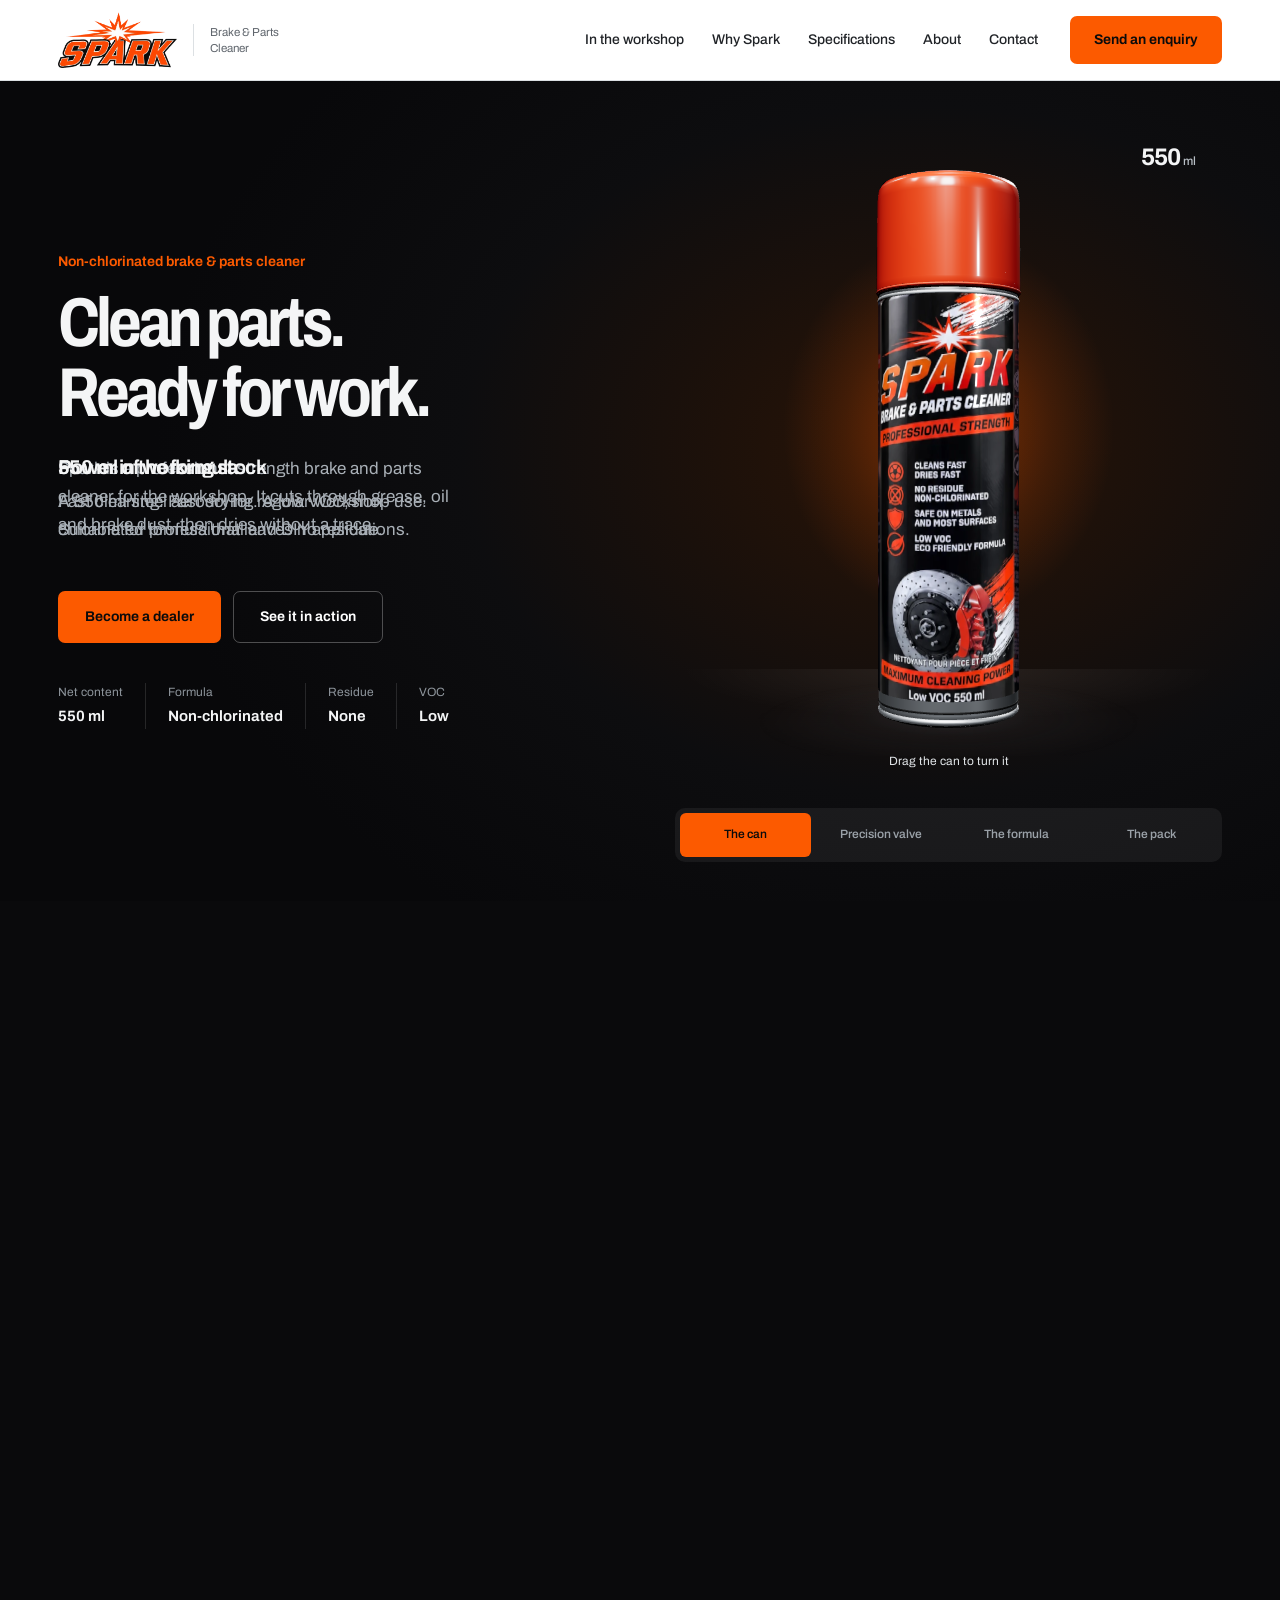
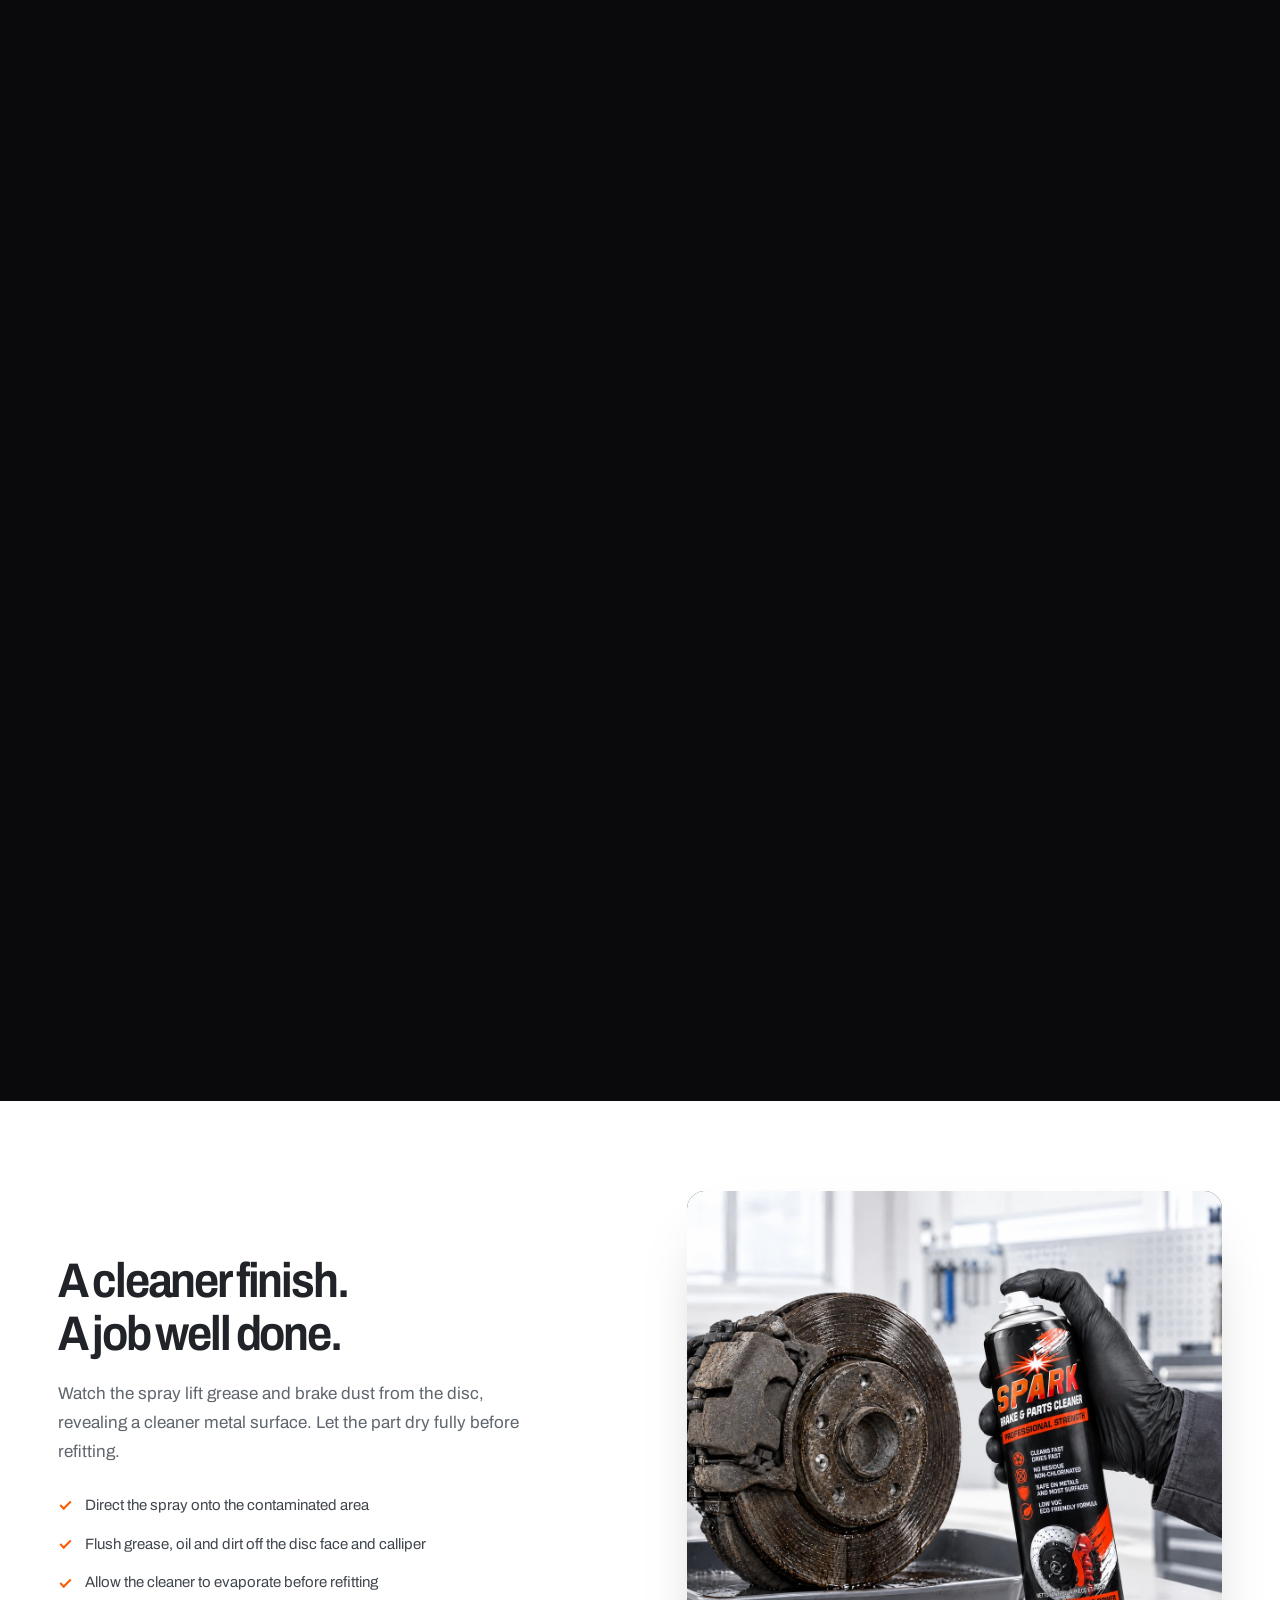
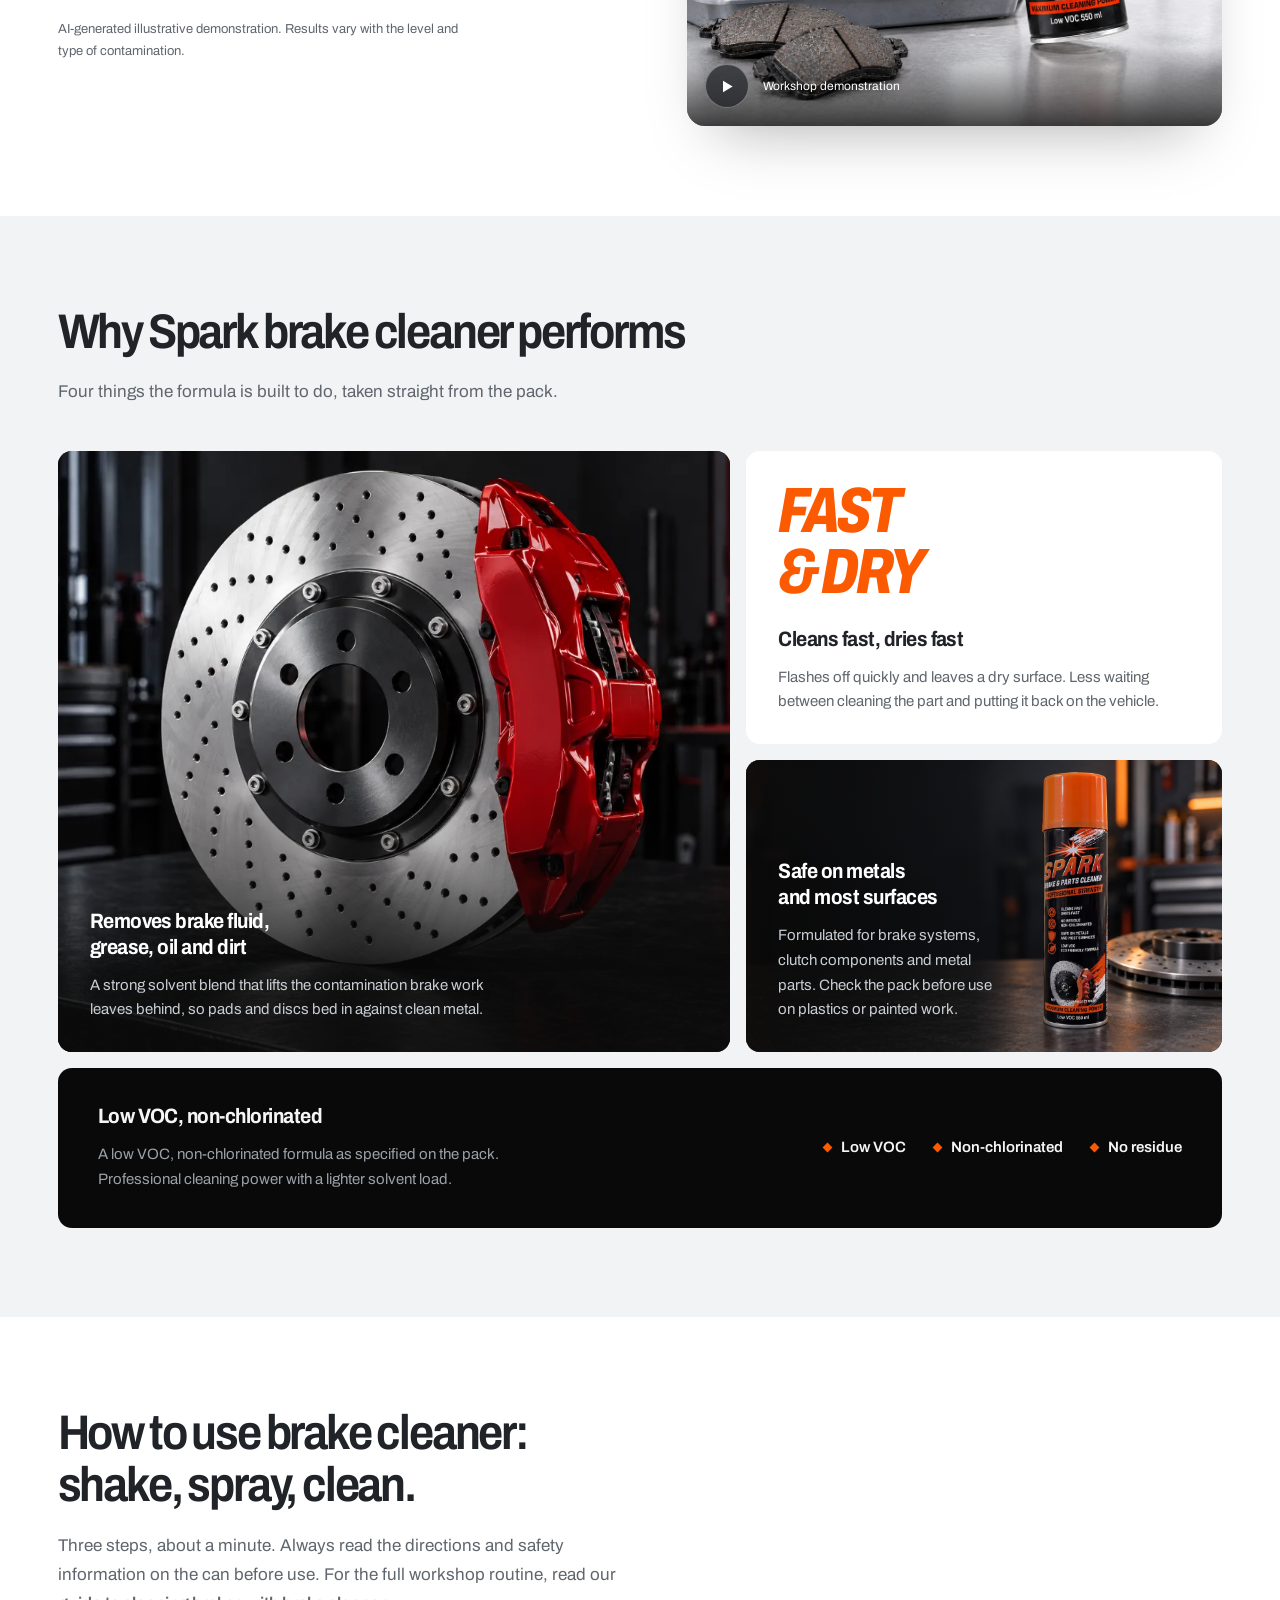
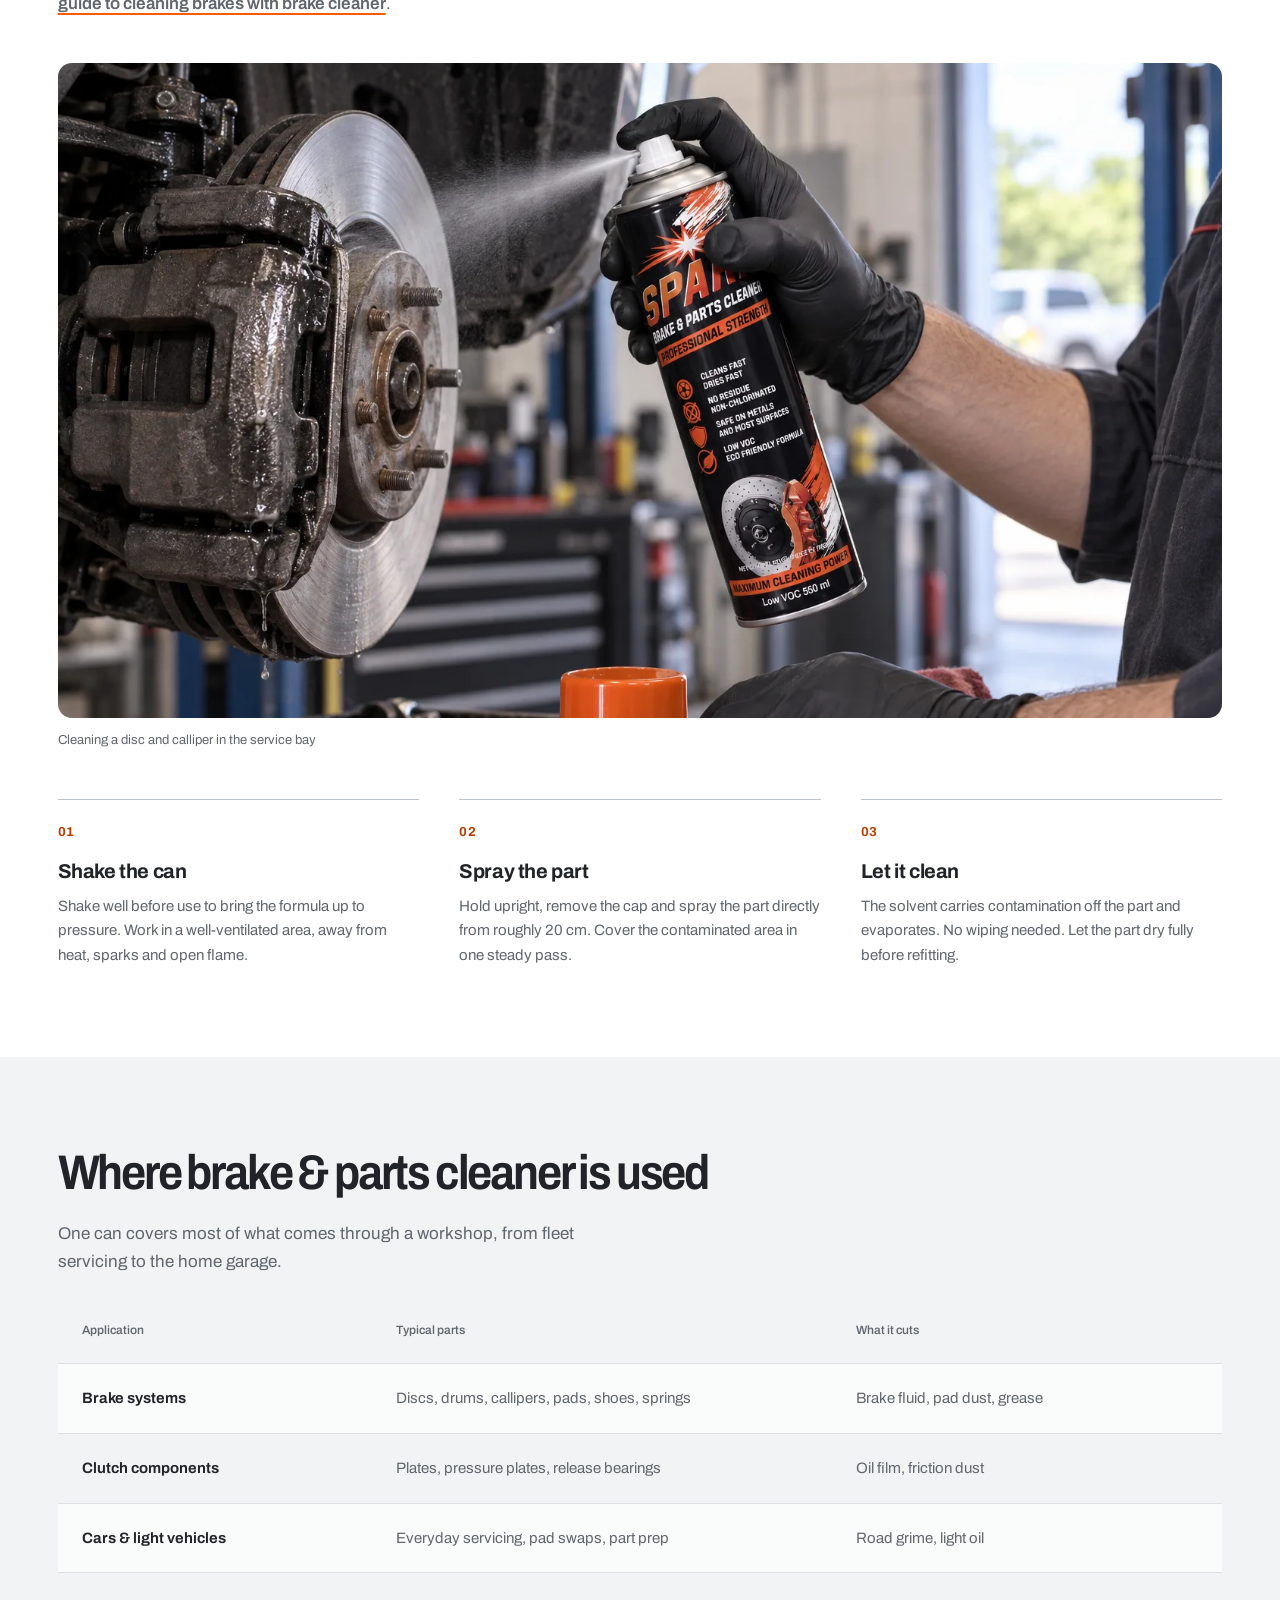
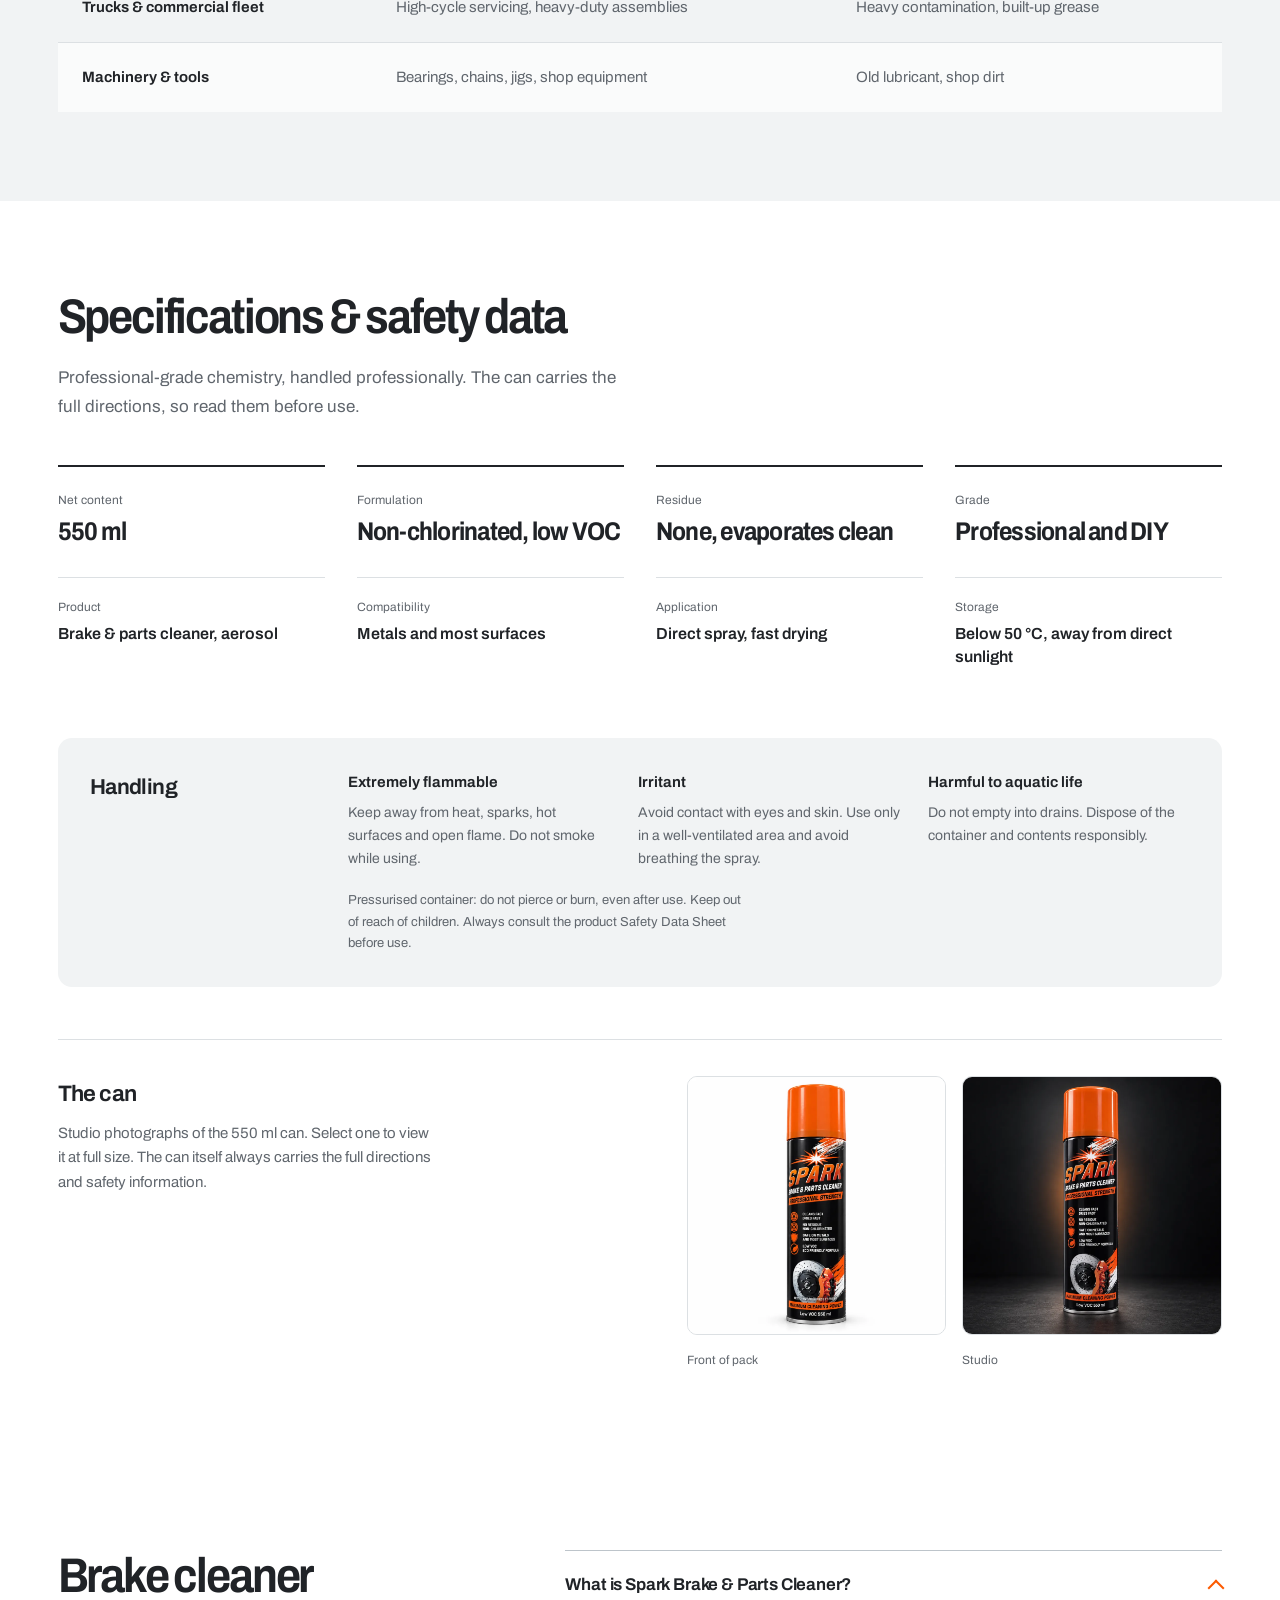
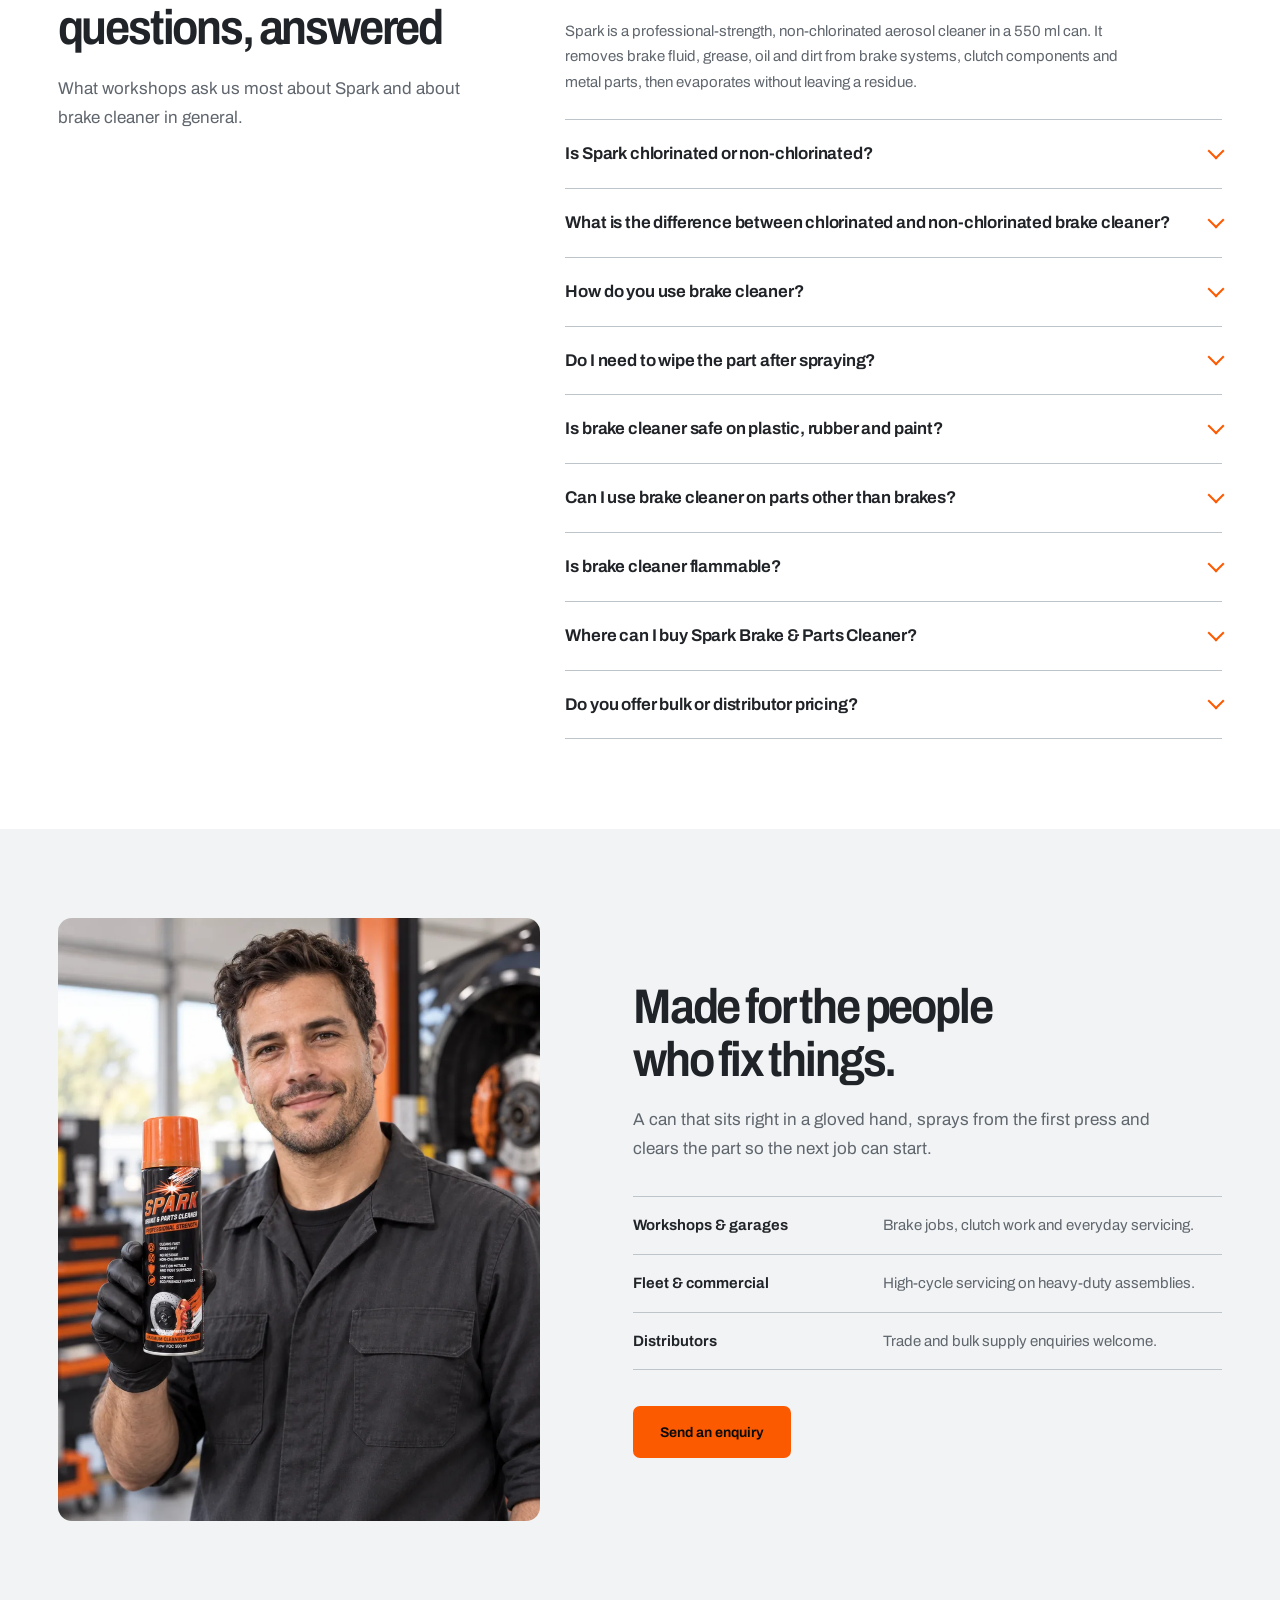
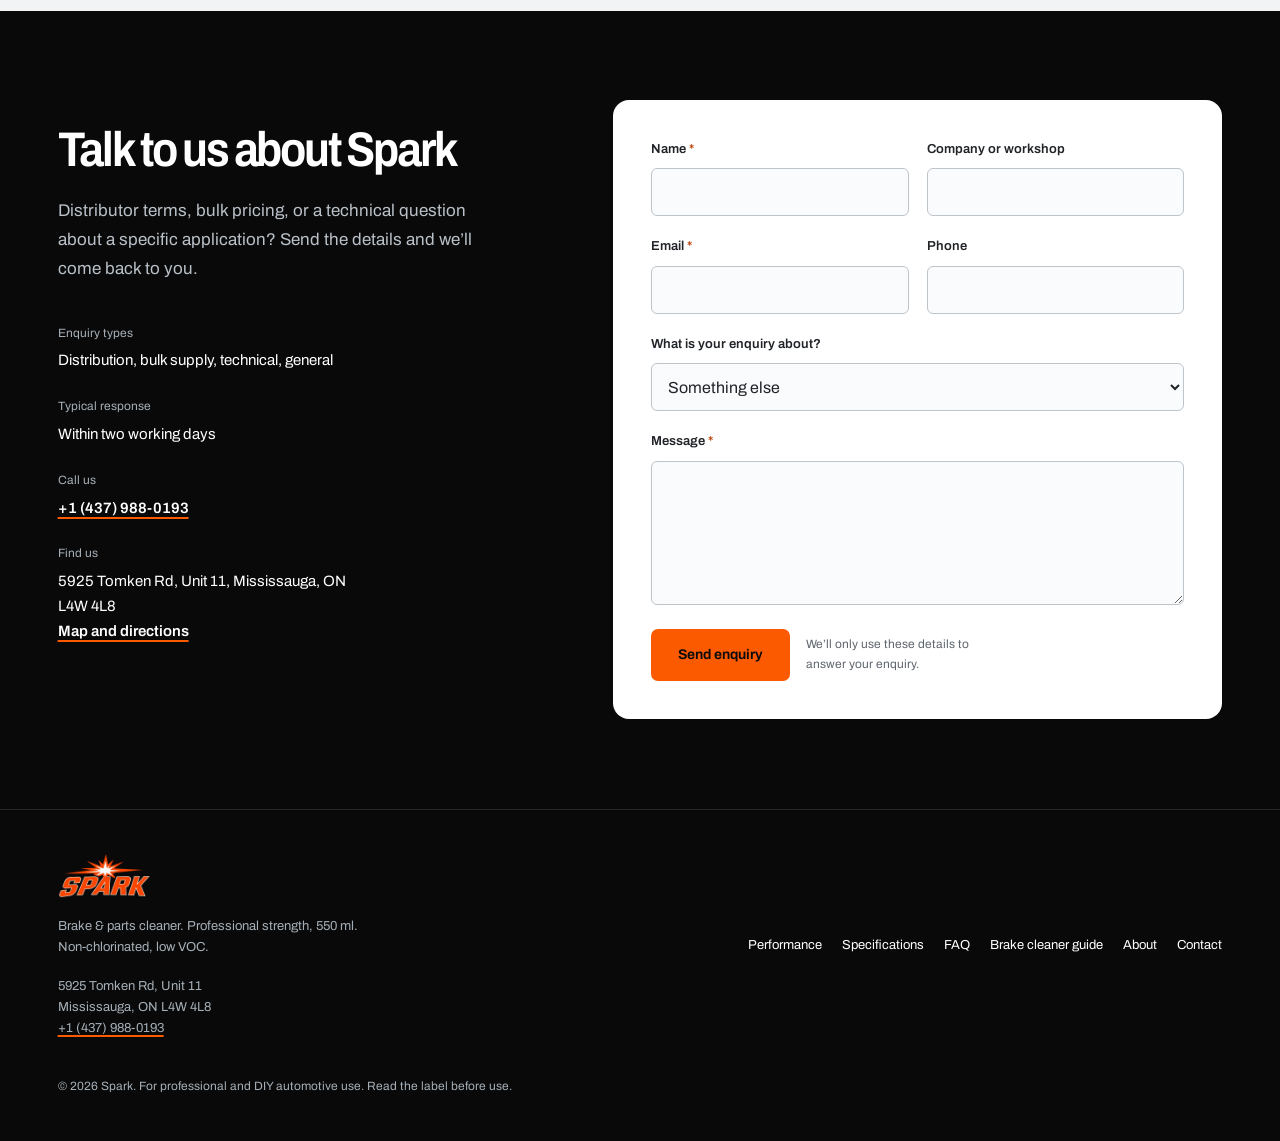
==== index.html @ b66b5ee2 "update phone number" ====
<!doctype html>
<html lang="en-CA">
<head>
<meta charset="utf-8">
<meta name="viewport" content="width=device-width, initial-scale=1">
<title>Non-Chlorinated Brake &amp; Parts Cleaner, 550 ml | Spark</title>
<meta name="description" content="Spark is a professional-strength, non-chlorinated, low VOC brake and parts cleaner in a 550 ml aerosol. No residue. Supplied from Mississauga, Ontario.">
<link rel="canonical" href="https://sparkbrakeclean.com/">
<meta name="robots" content="index, follow, max-image-preview:large">
<meta name="theme-color" content="#ffffff">
<link rel="icon" href="assets/favicon-32.png" sizes="32x32" type="image/png">
<link rel="icon" href="assets/favicon-192.png" sizes="192x192" type="image/png">
<link rel="apple-touch-icon" href="assets/favicon-180.png">
<link rel="manifest" href="site.webmanifest">

<meta property="og:type" content="website">
<meta property="og:site_name" content="Spark Brake &amp; Parts Cleaner">
<meta property="og:locale" content="en_CA">
<meta property="og:url" content="https://sparkbrakeclean.com/">
<meta property="og:title" content="Spark Non-Chlorinated Brake &amp; Parts Cleaner, 550 ml">
<meta property="og:description" content="Professional-strength, non-chlorinated and low VOC. Removes brake fluid, grease, oil and dirt, then dries without residue.">
<meta property="og:image" content="https://sparkbrakeclean.com/assets/img/spark-share.jpg">
<meta property="og:image:width" content="1200">
<meta property="og:image:height" content="630">
<meta property="og:image:alt" content="A can of Spark Brake &amp; Parts Cleaner on a workbench beside a brake disc.">
<meta name="twitter:card" content="summary_large_image">

<link rel="preconnect" href="https://fonts.googleapis.com">
<link rel="preconnect" href="https://fonts.gstatic.com" crossorigin>
<link href="https://fonts.googleapis.com/css2?family=Archivo:wdth,wght@62..125,400..800&display=swap" rel="stylesheet">
<link rel="stylesheet" href="css/site.css">
<link rel="preload" as="image" href="assets/img/spark-can-render.webp" fetchpriority="high">
<script>document.documentElement.classList.add('js')</script>
<script type="application/ld+json">{"@context":"https://schema.org","@graph":[{"@type":"Organization","@id":"https://sparkbrakeclean.com/#org","name":"Spark Brake & Parts Cleaner","url":"https://sparkbrakeclean.com/","logo":"https://sparkbrakeclean.com/assets/img/spark-logo.png","telephone":"+14379880193","address":{"@type":"PostalAddress","streetAddress":"5925 Tomken Rd, Unit 11","addressLocality":"Mississauga","addressRegion":"ON","postalCode":"L4W 4L8","addressCountry":"CA"}},{"@type":"WebSite","@id":"https://sparkbrakeclean.com/#site","url":"https://sparkbrakeclean.com/","name":"Spark Brake & Parts Cleaner","inLanguage":"en-CA","publisher":{"@id":"https://sparkbrakeclean.com/#org"}},{"@type":"Product","@id":"https://sparkbrakeclean.com/#product","name":"Spark Brake & Parts Cleaner, 550 ml","description":"Professional-strength, non-chlorinated, low VOC brake and parts cleaner aerosol. Removes brake fluid, grease, oil and dirt, dries fast and leaves no residue. Safe on metals and most surfaces.","brand":{"@type":"Brand","name":"Spark"},"manufacturer":{"@id":"https://sparkbrakeclean.com/#org"},"category":"Automotive > Brake cleaners","image":["https://sparkbrakeclean.com/assets/img/spark-studio-white.webp","https://sparkbrakeclean.com/assets/img/spark-studio-dark.webp","https://sparkbrakeclean.com/assets/img/spark-bench.webp"],"additionalProperty":[{"@type":"PropertyValue","name":"Net content","value":"550 ml"},{"@type":"PropertyValue","name":"Formulation","value":"Non-chlorinated, low VOC"},{"@type":"PropertyValue","name":"Residue","value":"None"},{"@type":"PropertyValue","name":"Compatibility","value":"Metals and most surfaces"},{"@type":"PropertyValue","name":"Grade","value":"Professional and DIY"}]},{"@type":"FAQPage","@id":"https://sparkbrakeclean.com/#faq","mainEntity":[{"@type":"Question","name":"What is Spark Brake & Parts Cleaner?","acceptedAnswer":{"@type":"Answer","text":"Spark is a professional-strength, non-chlorinated aerosol cleaner in a 550 ml can. It removes brake fluid, grease, oil and dirt from brake systems, clutch components and metal parts, then evaporates without leaving a residue."}},{"@type":"Question","name":"Is Spark chlorinated or non-chlorinated?","acceptedAnswer":{"@type":"Answer","text":"Spark is non-chlorinated and low VOC. It is made without the chlorinated solvents used in traditional brake cleaners, so professional cleaning power comes with a lighter solvent load."}},{"@type":"Question","name":"What is the difference between chlorinated and non-chlorinated brake cleaner?","acceptedAnswer":{"@type":"Answer","text":"Chlorinated brake cleaners use organochlorine solvents such as tetrachloroethylene. They are not flammable, but they are more hazardous to breathe and are restricted in some places. Non-chlorinated cleaners like Spark use hydrocarbon and alcohol based solvents that are less toxic, but they are flammable, so they must be kept away from heat, sparks and open flame. See our full comparison."}},{"@type":"Question","name":"How do you use brake cleaner?","acceptedAnswer":{"@type":"Answer","text":"Work in a well-ventilated area on a cool part. Shake the can, hold it upright, remove the cap and spray the part from about 20 cm in one steady pass, working from the top down so contamination runs off. Let the part dry completely before refitting. Our step-by-step guide covers the whole job."}},{"@type":"Question","name":"Do I need to wipe the part after spraying?","acceptedAnswer":{"@type":"Answer","text":"No. The solvent carries contamination off the part and then evaporates, so no wiping is needed. Let the part dry fully before refitting or operating it."}},{"@type":"Question","name":"Is brake cleaner safe on plastic, rubber and paint?","acceptedAnswer":{"@type":"Answer","text":"Spark is safe on metals and most surfaces. Plastics, rubber and painted finishes vary, so test on a small hidden area first and check the directions on the can before use."}},{"@type":"Question","name":"Can I use brake cleaner on parts other than brakes?","acceptedAnswer":{"@type":"Answer","text":"Yes. Spark is also used on clutch plates and pressure plates, bearings, chains, jigs, workshop tools and machinery: anywhere old lubricant, oil film or shop dirt needs to come off metal cleanly."}},{"@type":"Question","name":"Is brake cleaner flammable?","acceptedAnswer":{"@type":"Answer","text":"Yes. Spark is extremely flammable. Use it only in a well-ventilated area, never spray it on hot components or near sparks or open flame, do not smoke while using it, and let it evaporate completely before the part goes back into service."}},{"@type":"Question","name":"Where can I buy Spark Brake & Parts Cleaner?","acceptedAnswer":{"@type":"Answer","text":"Spark is supplied from 5925 Tomken Rd, Unit 11, Mississauga, Ontario. Workshops, fleets and resellers can send an enquiry for supply and pricing."}},{"@type":"Question","name":"Do you offer bulk or distributor pricing?","acceptedAnswer":{"@type":"Answer","text":"Yes. Distributor terms and bulk supply are available. Tell us what you need and where you are through the enquiry form and we usually reply within two working days."}}]}]}</script>
<script type="importmap">{"imports":{"three":"./assets/vendor/three.module.js"}}</script>
<link rel="modulepreload" href="js/stage.js">
</head>
<body>

<a class="skip" href="#main">Skip to content</a>

<header class="masthead" id="masthead">
  <div class="masthead__in">
    <a class="brand" href="#top" aria-label="Spark, home">
      <img class="brand__logo" src="assets/img/spark-logo.webp" width="427" height="200" alt="">
      <span class="brand__line">Brake &amp; Parts Cleaner</span>
    </a>

    <nav class="menu" id="menu" aria-label="Main">
      <a href="#action">In the workshop</a>
      <a href="#performance">Why Spark</a>
      <a href="#specs">Specifications</a>
      <a href="/about">About</a>
      <a href="/contact">Contact</a>
      <a class="menu__cta button button--solid" href="/contact#enquiry">Send an enquiry</a>
    </nav>

    <a class="button button--solid masthead__cta" href="/contact#enquiry">Send an enquiry</a>

    <button class="burger" id="burger" type="button" aria-label="Open menu" aria-expanded="false" aria-controls="menu">
      <span></span><span></span>
    </button>
  </div>
</header>

<main id="main">

<!-- ───────────────────────── stage: the can ─────────────────────────
     One pinned sequence. The can is modelled in WebGL and turns as you
     scroll through four beats on sufficiently large screens. Small screens
     use selectable views without pinning. Without WebGL the photograph and
     all four content panels remain available.
------------------------------------------------------------------- -->
<section class="stage" id="top">
  <div class="stage__pin">
    <div class="stage__grid">

      <div class="stage__copy">
        <h1 class="stage__title"><span class="stage__eyebrow">Non-chlorinated brake &amp; parts cleaner</span>Clean parts.<br>Ready for work.</h1>

        <div class="beats">
          <div class="beat is-on" data-beat="0">
            <p class="beat__text">Spark is a professional-strength brake and parts cleaner for the workshop. It cuts through grease, oil and brake dust, then dries without a trace.</p>
          </div>

          <div class="beat" data-beat="1">
            <h2 class="beat__head">Made for precise application</h2>
            <p class="beat__text">Remove the cap to reveal the precision valve. Direct the spray exactly where you need it.</p>
          </div>

          <div class="beat" data-beat="2">
            <h2 class="beat__head">Power in the formula</h2>
            <p class="beat__text">Fast cleaning. Fast drying. A low VOC, non-chlorinated formula that leaves no residue.</p>
          </div>

          <div class="beat" data-beat="3">
            <h2 class="beat__head">550 ml of working stock</h2>
            <p class="beat__text">A 550 ml steel aerosol for regular workshop use. Suitable for professional and DIY applications.</p>
          </div>
        </div>

        <div class="beat__actions">
          <a class="button button--solid button--lg" href="#contact" data-enquiry="distributor">Become a dealer</a>
          <a class="button button--line button--lg" href="#action">See it in action</a>
        </div>

        <dl class="factrow">
          <div class="factrow__item"><dt>Net content</dt><dd>550 ml</dd></div>
          <div class="factrow__item"><dt>Formula</dt><dd>Non-chlorinated</dd></div>
          <div class="factrow__item"><dt>Residue</dt><dd>None</dd></div>
          <div class="factrow__item"><dt>VOC</dt><dd>Low</dd></div>
        </dl>
      </div>

      <figure class="stage__plate">
        <span class="stage__size">550 <small>ml</small></span>
        <div class="stage__canvas" id="canHost"></div>
        <img class="stage__photo" id="canPhoto"
             src="assets/img/spark-can-render.webp" width="880" height="1560"
             alt="Spark Brake &amp; Parts Cleaner, a black 550 ml aerosol can with an orange-red cap."
             fetchpriority="high" decoding="async">
        <figcaption class="stage__grab">Drag the can to turn it</figcaption>
      </figure>

      <nav class="stage__rail" aria-label="Product tour">
        <span class="stage__progress" aria-hidden="true"><i id="stageProgress"></i></span>
        <ol class="stage__steps">
          <li><button type="button" data-goto="0" class="is-on" aria-current="true">The can</button></li>
          <li><button type="button" data-goto="1">Precision valve</button></li>
          <li><button type="button" data-goto="2">The formula</button></li>
          <li><button type="button" data-goto="3">The pack</button></li>
        </ol>
      </nav>

    </div>
  </div>
</section>

<!-- ───────────────────────── video ───────────────────────── -->
<section class="section action" id="action">
  <div class="wrap action__in">
    <div class="action__text">
      <h2 class="h2">A cleaner finish.<br>A job well done.</h2>
      <p class="lede">Watch the spray lift grease and brake dust from the disc, revealing a cleaner metal surface. Let the part dry fully before refitting.</p>
      <ul class="ticks">
        <li>Direct the spray onto the contaminated area</li>
        <li>Flush grease, oil and dirt off the disc face and calliper</li>
        <li>Allow the cleaner to evaporate before refitting</li>
      </ul>
      <p class="note">AI-generated illustrative demonstration. Results vary with the level and type of contamination.</p>
    </div>

    <figure class="player" id="player">
      <video class="player__video" id="filmVideo"
             muted loop playsinline preload="none"
             data-poster="assets/img/spark-dirty-to-clean-poster.webp"
             width="960" height="960"
             data-src="assets/video/spark-dirty-to-clean.mp4"
             aria-label="AI illustration of a gloved hand spraying Spark onto a greasy brake disc. A visible spray sweeps across the disc as the dark grime clears to reveal silver metal."></video>

      <figcaption class="player__bar">
        <button class="player__btn" id="filmPlay" type="button" aria-label="Pause video" data-state="playing">
          <svg class="i-pause" viewBox="0 0 24 24" aria-hidden="true"><rect x="7" y="5" width="3.5" height="14" rx="1"/><rect x="13.5" y="5" width="3.5" height="14" rx="1"/></svg>
          <svg class="i-play" viewBox="0 0 24 24" aria-hidden="true"><path d="M8 5.5v13l11-6.5z"/></svg>
        </button>
        <span class="player__label">Workshop demonstration</span>
      </figcaption>
    </figure>
  </div>
</section>

<!-- ───────────────────────── performance ───────────────────────── -->
<section class="section" id="performance" data-tone="silver">
  <div class="wrap">
    <header class="secthead">
      <h2 class="h2">Why Spark brake cleaner performs</h2>
      <p class="lede">Four things the formula is built to do, taken straight from the pack.</p>
    </header>

    <div class="bento">
      <article class="bento__cell bento__cell--lead">
        <img src="assets/img/brake-detail.webp" width="1200" height="800" loading="lazy" decoding="async"
             alt="A drilled brake disc with a red calliper on a steel workbench.">
        <div class="bento__body">
          <h3>Removes brake fluid, grease, oil and dirt</h3>
          <p>A strong solvent blend that lifts the contamination brake work leaves behind, so pads and discs bed in against clean metal.</p>
        </div>
      </article>
      <article class="bento__cell bento__cell--word">
        <p class="bento__word" aria-hidden="true">Fast<br>&amp; dry</p>
        <h3>Cleans fast, dries fast</h3>
        <p>Flashes off quickly and leaves a dry surface. Less waiting between cleaning the part and putting it back on the vehicle.</p>
      </article>
      <article class="bento__cell bento__cell--photo">
        <img src="assets/img/spark-bench.webp" width="1600" height="900" loading="lazy" decoding="async"
             alt="A can of Spark on a steel workbench beside a drilled brake disc.">
        <div class="bento__body">
          <h3>Safe on metals and most surfaces</h3>
          <p>Formulated for brake systems, clutch components and metal parts. Check the pack before use on plastics or painted work.</p>
        </div>
      </article>
      <article class="bento__cell bento__cell--band">
        <div>
          <h3>Low VOC, non-chlorinated</h3>
          <p>A low VOC, non-chlorinated formula as specified on the pack. Professional cleaning power with a lighter solvent load.</p>
        </div>
        <ul class="bento__tags" aria-label="Formula">
          <li>Low VOC</li><li>Non-chlorinated</li><li>No residue</li>
        </ul>
      </article>
    </div>
  </div>
</section>

<!-- ───────────────────────── how to use ───────────────────────── -->
<section class="section" id="use">
  <div class="wrap">
    <header class="secthead">
      <h2 class="h2">How to use brake cleaner: shake, spray, clean.</h2>
      <p class="lede">Three steps, about a minute. Always read the directions and safety information on the can before use. For the full workshop routine, read our <a class="textlink" href="/brake-cleaner-guide">guide to cleaning brakes with brake cleaner</a>.</p>
    </header>

    <figure class="use__figure">
      <img src="assets/img/spark-in-use.webp" width="1536" height="1024" loading="lazy" decoding="async"
           alt="A mechanic in black gloves sprays Spark onto a brake disc and calliper, with the orange cap set down on the bench.">
      <figcaption>Cleaning a disc and calliper in the service bay</figcaption>
    </figure>

    <ol class="use__steps">
      <li class="step">
        <span class="step__n" aria-hidden="true">01</span>
        <h3>Shake the can</h3>
        <p>Shake well before use to bring the formula up to pressure. Work in a well-ventilated area, away from heat, sparks and open flame.</p>
      </li>
      <li class="step">
        <span class="step__n" aria-hidden="true">02</span>
        <h3>Spray the part</h3>
        <p>Hold upright, remove the cap and spray the part directly from roughly 20&nbsp;cm. Cover the contaminated area in one steady pass.</p>
      </li>
      <li class="step">
        <span class="step__n" aria-hidden="true">03</span>
        <h3>Let it clean</h3>
        <p>The solvent carries contamination off the part and evaporates. No wiping needed. Let the part dry fully before refitting.</p>
      </li>
    </ol>
  </div>
</section>

<!-- ───────────────────────── applications ───────────────────────── -->
<section class="section" id="applications" data-tone="silver">
  <div class="wrap">
    <header class="secthead">
      <h2 class="h2">Where brake &amp; parts cleaner is used</h2>
      <p class="lede">One can covers most of what comes through a workshop, from fleet servicing to the home garage.</p>
    </header>

    <div class="matrix__scroll" tabindex="0" role="region" aria-label="Applications table">
      <table class="matrix">
        <caption class="vh">Applications for Spark Brake &amp; Parts Cleaner, with typical parts and the contamination it removes</caption>
        <thead>
          <tr><th scope="col">Application</th><th scope="col">Typical parts</th><th scope="col">What it cuts</th></tr>
        </thead>
        <tbody>
          <tr>
            <th scope="row">Brake systems</th>
            <td>Discs, drums, callipers, pads, shoes, springs</td>
            <td>Brake fluid, pad dust, grease</td>
          </tr>
          <tr>
            <th scope="row">Clutch components</th>
            <td>Plates, pressure plates, release bearings</td>
            <td>Oil film, friction dust</td>
          </tr>
          <tr>
            <th scope="row">Cars &amp; light vehicles</th>
            <td>Everyday servicing, pad swaps, part prep</td>
            <td>Road grime, light oil</td>
          </tr>
          <tr>
            <th scope="row">Trucks &amp; commercial fleet</th>
            <td>High-cycle servicing, heavy-duty assemblies</td>
            <td>Heavy contamination, built-up grease</td>
          </tr>
          <tr>
            <th scope="row">Machinery &amp; tools</th>
            <td>Bearings, chains, jigs, shop equipment</td>
            <td>Old lubricant, shop dirt</td>
          </tr>
        </tbody>
      </table>
    </div>
  </div>
</section>

<!-- ───────────────────────── specs ───────────────────────── -->
<section class="section" id="specs" data-tone="warm">
  <div class="wrap">
    <header class="secthead">
      <h2 class="h2">Specifications &amp; safety data</h2>
      <p class="lede">Professional-grade chemistry, handled professionally. The can carries the full directions, so read them before use.</p>
    </header>

    <dl class="specs">
      <div class="specs__item specs__item--key"><dt>Net content</dt><dd>550 ml</dd></div>
      <div class="specs__item specs__item--key"><dt>Formulation</dt><dd>Non-chlorinated, low VOC</dd></div>
      <div class="specs__item specs__item--key"><dt>Residue</dt><dd>None, evaporates clean</dd></div>
      <div class="specs__item specs__item--key"><dt>Grade</dt><dd>Professional and DIY</dd></div>
      <div class="specs__item"><dt>Product</dt><dd>Brake &amp; parts cleaner, aerosol</dd></div>
      <div class="specs__item"><dt>Compatibility</dt><dd>Metals and most surfaces</dd></div>
      <div class="specs__item"><dt>Application</dt><dd>Direct spray, fast drying</dd></div>
      <div class="specs__item"><dt>Storage</dt><dd>Below 50&nbsp;&deg;C, away from direct sunlight</dd></div>
    </dl>

    <div class="safety">
      <h3 class="h3">Handling</h3>
      <ul class="safety__list">
        <li>
          <strong>Extremely flammable</strong>
          <span>Keep away from heat, sparks, hot surfaces and open flame. Do not smoke while using.</span>
        </li>
        <li>
          <strong>Irritant</strong>
          <span>Avoid contact with eyes and skin. Use only in a well-ventilated area and avoid breathing the spray.</span>
        </li>
        <li>
          <strong>Harmful to aquatic life</strong>
          <span>Do not empty into drains. Dispose of the container and contents responsibly.</span>
        </li>
      </ul>
      <p class="note">Pressurised container: do not pierce or burn, even after use. Keep out of reach of children. Always consult the product Safety Data Sheet before use.</p>
    </div>

    <div class="labelref">
      <h3 class="labelref__title">The can</h3>
      <p class="labelref__note">Studio photographs of the 550 ml can. Select one to view it at full size. The can itself always carries the full directions and safety information.</p>
      <div class="labelref__row">
        <figure class="labelref__item">
          <button type="button" class="pack__btn" data-full="assets/img/spark-studio-white.webp" data-caption="Spark Brake &amp; Parts Cleaner, 550 ml, front of pack">
            <img src="assets/img/spark-studio-white.webp" width="1000" height="1000" loading="lazy" decoding="async"
                 alt="Front of the Spark can on white: orange cap, the Spark mark, the professional strength stripe and four feature icons.">
          </button>
          <figcaption>Front of pack</figcaption>
        </figure>
        <figure class="labelref__item">
          <button type="button" class="pack__btn" data-full="assets/img/spark-studio-dark.webp" data-caption="Spark Brake &amp; Parts Cleaner, studio shot">
            <img src="assets/img/spark-studio-dark.webp" width="1000" height="1000" loading="lazy" decoding="async"
                 alt="The Spark can standing on a dark surface with a warm orange glow behind it.">
          </button>
          <figcaption>Studio</figcaption>
        </figure>
      </div>
    </div>
  </div>
</section>

<!-- ───────────────────────── faq ───────────────────────── -->
<section class="section faq" id="faq">
  <div class="wrap faq__in">
    <header class="secthead faq__head">
      <h2 class="h2">Brake cleaner questions, answered</h2>
      <p class="lede">What workshops ask us most about Spark and about brake cleaner in general.</p>
    </header>
    <div class="faq__list">
      <details class="faq__item" open>
        <summary><h3>What is Spark Brake &amp; Parts Cleaner?</h3></summary>
        <p>Spark is a professional-strength, non-chlorinated aerosol cleaner in a 550 ml can. It removes brake fluid, grease, oil and dirt from brake systems, clutch components and metal parts, then evaporates without leaving a residue.</p>
      </details>
      <details class="faq__item">
        <summary><h3>Is Spark chlorinated or non-chlorinated?</h3></summary>
        <p>Spark is non-chlorinated and low VOC. It is made without the chlorinated solvents used in traditional brake cleaners, so professional cleaning power comes with a lighter solvent load.</p>
      </details>
      <details class="faq__item">
        <summary><h3>What is the difference between chlorinated and non-chlorinated brake cleaner?</h3></summary>
        <p>Chlorinated brake cleaners use organochlorine solvents such as tetrachloroethylene. They are not flammable, but they are more hazardous to breathe and are restricted in some places. Non-chlorinated cleaners like Spark use hydrocarbon and alcohol based solvents that are less toxic, but they are flammable, so they must be kept away from heat, sparks and open flame. See our <a class="textlink" href="/brake-cleaner-guide#chlorinated">full comparison</a>.</p>
      </details>
      <details class="faq__item">
        <summary><h3>How do you use brake cleaner?</h3></summary>
        <p>Work in a well-ventilated area on a cool part. Shake the can, hold it upright, remove the cap and spray the part from about 20 cm in one steady pass, working from the top down so contamination runs off. Let the part dry completely before refitting. Our <a class="textlink" href="/brake-cleaner-guide#how-to">step-by-step guide</a> covers the whole job.</p>
      </details>
      <details class="faq__item">
        <summary><h3>Do I need to wipe the part after spraying?</h3></summary>
        <p>No. The solvent carries contamination off the part and then evaporates, so no wiping is needed. Let the part dry fully before refitting or operating it.</p>
      </details>
      <details class="faq__item">
        <summary><h3>Is brake cleaner safe on plastic, rubber and paint?</h3></summary>
        <p>Spark is safe on metals and most surfaces. Plastics, rubber and painted finishes vary, so test on a small hidden area first and check the directions on the can before use.</p>
      </details>
      <details class="faq__item">
        <summary><h3>Can I use brake cleaner on parts other than brakes?</h3></summary>
        <p>Yes. Spark is also used on clutch plates and pressure plates, bearings, chains, jigs, workshop tools and machinery: anywhere old lubricant, oil film or shop dirt needs to come off metal cleanly.</p>
      </details>
      <details class="faq__item">
        <summary><h3>Is brake cleaner flammable?</h3></summary>
        <p>Yes. Spark is extremely flammable. Use it only in a well-ventilated area, never spray it on hot components or near sparks or open flame, do not smoke while using it, and let it evaporate completely before the part goes back into service.</p>
      </details>
      <details class="faq__item">
        <summary><h3>Where can I buy Spark Brake &amp; Parts Cleaner?</h3></summary>
        <p>Spark is supplied from 5925 Tomken Rd, Unit 11, Mississauga, Ontario. Workshops, fleets and resellers can <a class="textlink" href="/contact#enquiry">send an enquiry</a> for supply and pricing.</p>
      </details>
      <details class="faq__item">
        <summary><h3>Do you offer bulk or distributor pricing?</h3></summary>
        <p>Yes. Distributor terms and bulk supply are available. Tell us what you need and where you are through the <a class="textlink" href="/contact#enquiry">enquiry form</a> and we usually reply within two working days.</p>
      </details>
    </div>
  </div>
</section>

<!-- ───────────────────────── in the trade ───────────────────────── -->
<section class="section crew" id="trade" data-tone="silver">
  <div class="wrap crew__in">
    <figure class="crew__photo">
      <img src="assets/img/spark-mechanic.webp" width="960" height="1200" loading="lazy" decoding="async"
           alt="A mechanic in a dark work shirt and black gloves holds up a can of Spark in a workshop.">
    </figure>

    <div class="crew__text">
      <h2 class="h2">Made for the people who fix things.</h2>
      <p class="lede">A can that sits right in a gloved hand, sprays from the first press and clears the part so the next job can start.</p>
      <ul class="crew__list">
        <li><strong>Workshops &amp; garages</strong><span>Brake jobs, clutch work and everyday servicing.</span></li>
        <li><strong>Fleet &amp; commercial</strong><span>High-cycle servicing on heavy-duty assemblies.</span></li>
        <li><strong>Distributors</strong><span>Trade and bulk supply enquiries welcome.</span></li>
      </ul>
      <a class="button button--solid button--lg" href="#contact">Send an enquiry</a>
    </div>
  </div>
</section>

<!-- ───────────────────────── contact ───────────────────────── -->
<section class="section contact" id="contact">
  <div class="wrap contact__in">
    <div class="contact__text">
      <h2 class="h2">Talk to us about Spark</h2>
      <p class="lede">Distributor terms, bulk pricing, or a technical question about a specific application? Send the details and we&rsquo;ll come back to you.</p>
      <dl class="contact__meta">
        <div><dt>Enquiry types</dt><dd>Distribution, bulk supply, technical, general</dd></div>
        <div><dt>Typical response</dt><dd>Within two working days</dd></div>
        <div><dt>Call us</dt><dd><a class="textlink" href="tel:+14379880193">+1 (437) 988-0193</a></dd></div>
        <div><dt>Find us</dt><dd>5925 Tomken Rd, Unit 11, Mississauga, ON L4W 4L8<br><a class="textlink" href="/contact#map">Map and directions</a></dd></div>
      </dl>
    </div>

    <form class="form" id="enquiryForm" novalidate>
      <div class="form__row">
        <div class="field">
          <label for="f-name">Name <abbr title="required">*</abbr></label>
          <input id="f-name" name="name" type="text" autocomplete="name" required aria-describedby="e-name">
          <p class="field__error" id="e-name" hidden>Enter your name.</p>
        </div>
        <div class="field">
          <label for="f-company">Company or workshop</label>
          <input id="f-company" name="company" type="text" autocomplete="organization">
        </div>
      </div>

      <div class="form__row">
        <div class="field">
          <label for="f-email">Email <abbr title="required">*</abbr></label>
          <input id="f-email" name="email" type="email" autocomplete="email" spellcheck="false" autocapitalize="off" required aria-describedby="e-email">
          <p class="field__error" id="e-email" hidden>Enter an email address we can reply to.</p>
        </div>
        <div class="field">
          <label for="f-phone">Phone</label>
          <input id="f-phone" name="phone" type="tel" autocomplete="tel">
        </div>
      </div>

      <div class="field">
        <label for="f-type">What is your enquiry about?</label>
        <select id="f-type" name="enquiryType">
          <option value="distributor">Becoming a distributor</option>
          <option value="bulk">Bulk or trade order</option>
          <option value="technical">Technical question</option>
          <option value="other" selected>Something else</option>
        </select>
      </div>

      <div class="field">
        <label for="f-message">Message <abbr title="required">*</abbr></label>
        <textarea id="f-message" name="message" rows="5" required aria-describedby="e-message"></textarea>
        <p class="field__error" id="e-message" hidden>Tell us what you need, so we can point it to the right person.</p>
      </div>

      <div class="hp" aria-hidden="true">
        <label for="f-website">Leave this field empty</label>
        <input id="f-website" name="website" type="text" tabindex="-1" autocomplete="off">
      </div>

      <div class="form__foot">
        <button class="button button--solid button--lg" type="submit">Send enquiry</button>
        <p class="form__small">We&rsquo;ll only use these details to answer your enquiry.</p>
      </div>

      <p class="form__done" id="formDone" role="status" hidden></p>
    </form>
  </div>
</section>

</main>

<footer class="foot">
  <div class="wrap foot__in">
    <a class="brand brand--foot" href="#top" aria-label="Spark, back to top">
      <img class="brand__logo" src="assets/img/spark-logo.webp" width="427" height="200" alt="">
    </a>
    <p class="foot__desc">Brake &amp; parts cleaner. Professional strength, 550 ml. Non-chlorinated, low VOC.</p>
    <address class="foot__addr">5925 Tomken Rd, Unit 11<br>Mississauga, ON L4W 4L8<br><a class="foot__tel" href="tel:+14379880193">+1 (437) 988-0193</a></address>
    <nav class="foot__links" aria-label="Footer">
      <a href="#performance">Performance</a>
      <a href="#specs">Specifications</a>
      <a href="#faq">FAQ</a>
      <a href="/brake-cleaner-guide">Brake cleaner guide</a>
      <a href="/about">About</a>
      <a href="/contact">Contact</a>
    </nav>
    <p class="foot__legal">&copy; <span id="year">2026</span> Spark. For professional and DIY automotive use. Read the label before use.</p>
  </div>
</footer>

<div class="lightbox" id="lightbox" hidden>
  <div class="lightbox__panel" role="dialog" aria-modal="true" aria-labelledby="lightboxCap">
    <button class="lightbox__close" id="lightboxClose" type="button" aria-label="Close">
      <svg viewBox="0 0 24 24" aria-hidden="true"><path d="M6 6l12 12M18 6L6 18"/></svg>
    </button>
    <img id="lightboxImg" src="" alt="">
    <p class="lightbox__cap" id="lightboxCap"></p>
  </div>
</div>

<script src="assets/vendor/gsap.min.js" defer></script>
<script src="assets/vendor/ScrollTrigger.min.js" defer></script>
<script src="js/site.js" defer></script>
<script type="module" src="js/stage.js"></script>
</body>
</html>
---- css/site.css ----
/* Spark: a product-led workshop identity. Shared tokens, no build step. */
:root {
  --paper:#fff; --panel:#f1f3f4; --ink:#202327; --ink-soft:#40464d;
  --muted:#60666d; --rule:#dce0e3; --rule-strong:#bdc4ca;
  --spark:#fc5a00; --spark-dark:#e04e00; --spark-ink:#b83e00; --on-spark:#0b0b0b;
  --font:'Archivo','Helvetica Neue',Arial,sans-serif;
  --wrap:1320px; --gut:clamp(22px,4.5vw,64px); --sec:clamp(64px,7vw,104px); --nav:80px;
}
*,*::before,*::after{box-sizing:border-box}
html{scroll-padding-top:104px;-webkit-text-size-adjust:100%}
body{margin:0;background:var(--paper);color:var(--ink);font:16px/1.65 var(--font);-webkit-font-smoothing:antialiased}
img,svg,video{display:block;max-width:100%}img{height:auto}
h1,h2,h3,p,dl,dd,figure,ul,ol{margin:0}ul,ol{padding:0;list-style:none}
a{color:inherit;text-decoration:none}button,input,select,textarea{font:inherit;color:inherit}
button,a,input,select,textarea{-webkit-tap-highlight-color:transparent}
button{cursor:pointer}button,a,summary{touch-action:manipulation}table{border-collapse:collapse;width:100%}
[hidden]{display:none!important}::selection{background:var(--spark);color:#0b0b0b}
:focus-visible{outline:3px solid var(--spark);outline-offset:5px}
.wrap{max-width:var(--wrap);margin-inline:auto;padding-inline:var(--gut)}
.vh{position:absolute;width:1px;height:1px;margin:-1px;padding:0;overflow:hidden;clip:rect(0,0,0,0);white-space:nowrap;border:0}
.skip{position:fixed;left:16px;top:-100px;z-index:200;background:var(--ink);color:white;padding:12px 20px;border-radius:8px}.skip:focus{top:12px}
.h2{font-size:clamp(2rem,3.8vw,3.5rem);font-weight:650;font-stretch:88%;line-height:1.08;letter-spacing:-.045em;text-wrap:balance}
.h3{font-size:1.35rem;font-weight:650;letter-spacing:-.025em}
.lede{max-width:54ch;margin-top:20px;color:var(--muted);font-size:1.0625rem;line-height:1.7}
.note{margin-top:24px;font-size:.8125rem;color:var(--muted);max-width:58ch}
.button{display:inline-flex;align-items:center;justify-content:center;min-height:48px;padding:12px 23px;border:1px solid transparent;border-radius:7px;font-size:.875rem;font-weight:650;line-height:1.4;transition:background .18s,color .18s,transform .18s}
.button:hover{transform:translateY(-2px)}.button--lg{min-height:52px;padding-inline:26px}
.button--solid{color:var(--on-spark);background:var(--spark)}.button--solid:hover{background:var(--spark-dark)}
.button--line{border-color:var(--rule-strong);background:transparent}.button--line:hover{background:var(--panel)}
.button:disabled{opacity:.6;cursor:wait;transform:none}
/* Compact navigation keeps the product name and primary action legible. */
.masthead{position:sticky;top:0;z-index:90;background:#fff;border-bottom:1px solid var(--rule)}
.masthead__in{height:var(--nav);max-width:var(--wrap);margin:auto;padding-inline:var(--gut);display:flex;align-items:center;gap:32px}
.brand{display:flex;align-items:center;gap:10px;flex-shrink:0}.brand svg{width:24px;height:24px;fill:var(--spark)}
.brand__name{font-size:1.8rem;font-weight:800;font-stretch:75%;font-style:italic;letter-spacing:-.05em;text-transform:uppercase}
.brand__line{padding-left:16px;margin-left:6px;border-left:1px solid var(--rule);font-size:.72rem;line-height:1.4;color:var(--muted);max-width:108px}
.menu{display:flex;gap:28px;margin-left:auto;align-items:center}.menu a{font-size:.875rem;font-weight:500;padding-block:12px}.menu a:hover{color:var(--spark-ink)}
.menu .menu__cta{display:none}.masthead__cta{flex-shrink:0}
.burger{display:none;margin-left:auto;position:relative;width:46px;height:46px;border:1px solid var(--rule);border-radius:8px;background:#fff}
.burger span{position:absolute;left:13px;width:18px;height:2px;background:var(--ink);transition:transform .2s}
.burger span:first-child{top:17px}.burger span:last-child{top:25px}
.burger[aria-expanded=true] span:first-child{transform:translateY(4px) rotate(45deg)}.burger[aria-expanded=true] span:last-child{transform:translateY(-4px) rotate(-45deg)}
/* The can is the hero. Its stage is contained at every viewport size. */
.stage{background:#0a0a0c;color:#f4f5f6}.stage__pin{padding:36px 0 48px;background:radial-gradient(60% 70% at 72% 45%,#2a1406 0%,#0d0d0f 60%,#08080a 100%)}
.stage__grid{max-width:var(--wrap);margin:auto;padding-inline:var(--gut);display:grid;grid-template-columns:minmax(0,1fr) minmax(0,1fr);gap:18px 6%;align-items:center}
.stage__copy{grid-row:1/3;min-width:0;padding-block:24px}

.stage__title{text-wrap:balance;font-size:clamp(3rem,5.4vw,5.3rem);font-weight:700;font-stretch:80%;line-height:1.01;letter-spacing:-.055em}
.beats{margin-top:26px;display:grid;gap:24px}.beat{max-width:46ch}.beat__text{color:var(--muted);font-size:1.0625rem;line-height:1.65}
.beat__head{font-size:1.25rem;line-height:1.25;font-weight:650;margin-bottom:8px;letter-spacing:-.025em}
.beat__actions{display:flex;gap:12px;flex-wrap:wrap;margin-top:26px}
.js .stage .beats{gap:0;min-height:110px}.js .stage .beat{grid-area:1/1;visibility:hidden;opacity:0;pointer-events:none;transition:opacity .25s}
.js .stage .beat.is-on{visibility:visible;opacity:1;pointer-events:auto}
.factrow{display:grid;grid-template-columns:repeat(4,auto);justify-content:start;gap:16px 0;margin-top:40px;max-width:560px}.factrow__item{padding-inline:22px;border-left:1px solid var(--rule)}.factrow__item:first-child{padding-left:0;border-left:0}
.factrow__item{min-width:0}.factrow dt{font-size:.75rem;color:var(--muted)}.factrow dd{font-size:.9375rem;font-weight:650;margin-top:2px}
.stage__plate{position:relative;isolation:isolate;grid-column:2;width:100%;height:clamp(460px,68vh,680px);overflow:hidden;background:radial-gradient(42% 40% at 50% 46%,#fc5a0070 0%,#fc5a0024 45%,transparent 72%);border-radius:8px}

.stage__size{position:absolute;z-index:2;pointer-events:none;top:25px;right:26px;font-size:1.5rem;line-height:1;font-weight:700;letter-spacing:-.05em;color:#e1e5e8}.stage__size small{font-size:.75rem;font-weight:500;letter-spacing:0}
.stage__plate{--ct:25px;--cb:34px}.stage__canvas{position:absolute;inset:var(--ct) 0 var(--cb);opacity:0;transition:opacity .35s ease}.stage__canvas canvas{width:100%;height:100%;display:block;touch-action:pan-y}

.stage__photo{position:absolute;left:0;top:var(--ct);width:100%;height:calc(100% - var(--ct) - var(--cb));object-fit:contain;pointer-events:none;transition:opacity .35s ease}
.stage__grab{position:absolute;bottom:18px;left:0;right:0;text-align:center;font-size:.75rem;color:var(--muted);opacity:0;pointer-events:none}
.stage.is-live .stage__plate{background:radial-gradient(42% 40% at 50% 46%,#fc5a0070 0%,#fc5a0024 45%,transparent 72%)}
.stage.is-live .stage__size,.stage.is-live .stage__grab{color:#e1e5e8}
.stage.is-live .stage__canvas{opacity:1;cursor:grab}.stage.is-live .stage__photo{opacity:0}.stage.is-live .stage__grab{opacity:1}.stage.is-live .is-dragging{cursor:grabbing}
.stage__rail{display:none;grid-column:2;min-width:0}.js .stage .stage__rail{display:block}
.stage__progress{display:none}.stage__steps{display:grid;grid-template-columns:repeat(4,minmax(0,1fr));gap:4px;padding:5px;background:var(--panel);border-radius:10px}
.stage__steps li{min-width:0}.stage__steps button{width:100%;min-height:44px;padding:8px 4px;border:0;background:transparent;border-radius:6px;font-size:.75rem;line-height:1.3;color:var(--muted);font-weight:550}
.stage__steps button{transition:background .22s ease,color .22s ease,box-shadow .22s ease}
.stage__steps button:hover{color:var(--ink)}.stage__steps button.is-on{background:white;color:var(--ink);box-shadow:0 1px 5px #20232714}
/* The rest of the page uses quiet fields and image-led compositions. */
.section{padding-block:var(--sec)}[data-tone=silver]{background:var(--panel)}[data-tone=warm]{background:#fff}
.secthead{max-width:680px;margin-bottom:44px}.secthead .lede{max-width:58ch}
.action{border-top:1px solid var(--rule)}.action__in{display:grid;grid-template-columns:minmax(0,1fr) minmax(0,1fr);gap:8%;align-items:center}
.action__text{max-width:490px}.ticks{display:grid;gap:14px;margin-top:26px}.ticks li{position:relative;padding-left:27px;color:var(--ink-soft);font-size:.9375rem}
.ticks li::before{content:'';position:absolute;left:2px;top:.55em;width:11px;height:6px;border-left:2px solid var(--spark);border-bottom:2px solid var(--spark);transform:rotate(-45deg)}
.player{position:relative;background:#25282b;border-radius:18px;overflow:hidden}.player__video{width:100%;height:auto;aspect-ratio:1/1;object-fit:cover}
.player__bar{position:absolute;bottom:0;left:0;right:0;padding:18px;display:flex;align-items:center;gap:8px;background:linear-gradient(transparent,#000b)}
.player__btn{width:44px;height:44px;display:grid;place-items:center;flex-shrink:0;border:1px solid #ffffff55;background:#202327bb;border-radius:50%}.player__btn:hover{background:#202327}
.player__btn svg{width:21px;height:21px;fill:#fff}.player__btn .s{fill:none;stroke:#fff;stroke-width:1.8;stroke-linecap:round}
.player__btn .i-play,.player__btn[data-state=paused] .i-pause,.player__btn .i-sound{display:none}
.player__btn[data-state=paused] .i-play,.player__btn[aria-pressed=true] .i-sound{display:block}.player__btn[aria-pressed=true] .i-muted{display:none}
.player__label{font-size:.75rem;color:#fff;margin-left:6px}
.matrix__scroll{min-width:0}.matrix th,.matrix td{text-align:left;vertical-align:top;padding:22px 24px;border-bottom:1px solid var(--rule)}
.matrix thead th{font-size:.75rem;font-weight:550;color:var(--muted);padding-top:0}.matrix tbody th{font-size:.9375rem;font-weight:650;width:27%}.matrix td{font-size:.9375rem;color:var(--muted)}.matrix tbody tr:last-child>*{border:0}.matrix tbody tr:nth-child(odd){background:#ffffffa8}
.labelref{margin-top:52px;padding-top:36px;border-top:1px solid var(--rule);display:grid;grid-template-columns:1fr 1fr;grid-template-rows:min-content 1fr;gap:8px 8%;align-items:start}.labelref__title{font-size:1.4rem;font-weight:650;letter-spacing:-.025em}.labelref__note{font-size:.9375rem;color:var(--muted);max-width:42ch}.labelref__row{grid-column:2;grid-row:1/3;display:grid;grid-template-columns:repeat(3,minmax(0,1fr));gap:16px}
.pack__btn{width:100%;padding:0;overflow:hidden;border:1px solid var(--rule);border-radius:10px;background:var(--panel);cursor:zoom-in}.pack__btn:hover{border-color:var(--spark)}.pack__btn img{width:100%;aspect-ratio:3/4;object-fit:cover}.labelref figcaption{font-size:.75rem;color:var(--muted);padding-top:8px}
/* A calm, dark enquiry section gives the white form a clear destination. */
.contact{background:#090909;color:#fff}.contact__in{display:grid;grid-template-columns:minmax(0,.85fr) minmax(0,1.15fr);gap:9%;align-items:start}.contact__text{padding-top:24px}.contact .lede{color:#bac1c8}.contact__meta{margin-top:40px;display:grid;gap:24px}.contact__meta dt{font-size:.75rem;color:#a6afb7}.contact__meta dd{font-size:.9375rem;margin-top:5px;max-width:32ch}
.form{background:#fff;color:var(--ink);padding:clamp(24px,3vw,40px);border-radius:16px;display:grid;gap:20px}.form__row{display:grid;grid-template-columns:repeat(2,minmax(0,1fr));gap:18px}.field{display:grid;gap:8px;min-width:0}.field label{font-size:.8125rem;font-weight:600}.field abbr{color:var(--spark-ink);text-decoration:none}
.field input,.field select,.field textarea{width:100%;min-width:0;min-height:48px;background:#fafbfc;border:1px solid var(--rule-strong);border-radius:6px;padding:11px 12px;font-size:1rem;line-height:1.5}.field textarea{resize:vertical;min-height:130px}.field input:focus,.field select:focus,.field textarea:focus{outline:2px solid var(--spark);outline-offset:2px;border-color:var(--spark)}
.field__error{font-size:.8125rem;color:var(--spark-ink)}.field.is-bad input,.field.is-bad textarea{border-color:var(--spark)}.form__foot{display:flex;flex-wrap:wrap;align-items:center;gap:16px;margin-top:4px}.form__small{font-size:.75rem;color:var(--muted);max-width:29ch}.form__done{padding:14px;background:#e8f4ec;border-radius:6px;color:#17603a;font-size:.9375rem}
.foot{padding:44px 0;background:#090909;color:#fff;border-top:1px solid #ffffff20}.foot__in{display:grid;grid-template-columns:1fr auto;gap:18px 48px}.brand--foot{grid-column:1}.foot__desc{font-size:.8125rem;color:#a6afb7;max-width:44ch}.foot__links{grid-column:2;grid-row:1/4;display:flex;flex-wrap:wrap;gap:20px;align-items:center;font-size:.8125rem}.foot__links a:hover{color:#fff;text-decoration:underline}.foot__legal{grid-column:1/-1;font-size:.75rem;color:#a6afb7;margin-top:20px}.foot :focus-visible,.contact__text :focus-visible{outline-color:#fff}
.lightbox{position:fixed;inset:0;z-index:150;display:grid;place-items:center;padding:40px 24px;background:#15181be8;backdrop-filter:blur(8px)}.lightbox__panel{position:relative;max-width:min(780px,100%);display:grid;justify-items:center}.lightbox__panel img{max-height:76dvh;width:auto;max-width:100%;object-fit:contain;border-radius:10px}.lightbox__cap{margin-top:16px;color:white;font-size:.875rem;text-align:center}.lightbox__close{position:absolute;top:10px;right:10px;width:44px;height:44px;display:grid;place-items:center;border:1px solid var(--rule);border-radius:50%;background:#fff}.lightbox__close svg{width:18px;height:18px;fill:none;stroke:var(--ink);stroke-width:2;stroke-linecap:round}
@media(max-width:1100px){.brand__line{display:none}.menu{gap:22px}.masthead__in{gap:24px}.stage__grid{gap:18px 4%}.stage__steps button{font-size:.75rem}}
@media(max-width:999px){
 :root{--nav:72px}.masthead__cta{display:none}.burger{display:block}.menu{position:absolute;inset:72px 0 auto;display:none;margin:0;padding:12px var(--gut) 24px;background:white;border-bottom:1px solid var(--rule);box-shadow:0 18px 20px #2023270d;max-height:calc(100dvh - 72px);overflow:auto}.menu.is-open{display:flex;flex-direction:column;gap:0;align-items:stretch}.menu a{padding:14px 0}.menu .menu__cta{display:flex;margin-top:10px;color:var(--on-spark)}
 .stage__title{font-size:clamp(2.8rem,5.4vw,4rem)}.stage__plate{height:460px}.stage__copy{padding:12px 0}.stage__grid{gap:16px 4%}.stage__steps{grid-template-columns:repeat(2,minmax(0,1fr))}.stage__steps button{font-size:.75rem}.stage__rail{align-self:start}.factrow{gap:16px 24px;margin-top:28px;grid-template-columns:repeat(2,minmax(0,1fr));justify-content:stretch;padding-top:22px;border-top:1px solid var(--rule)}.factrow__item,.factrow__item:first-child{padding:0;border:0}.beat__actions{gap:10px}.button--lg{padding-inline:18px}.beats{margin-top:20px}
 .action__in{gap:5%}.contact__in{gap:5%;grid-template-columns:minmax(0,.8fr) minmax(0,1.2fr)}.contact .form__row{grid-template-columns:1fr}.foot__links{gap:16px;max-width:280px}
}
@media(max-width:699px){
 :root{--gut:22px;--sec:64px;--nav:68px}html{scroll-padding-top:88px}.masthead__in{gap:16px}.brand__name{font-size:1.6rem}.brand svg{width:21px;height:21px}.menu{top:68px;max-height:calc(100dvh - 68px)}
 .stage__pin{padding:28px 0 40px}.stage__grid{display:flex;flex-direction:column;gap:0;align-items:stretch}.stage__copy{display:contents}.stage__title{order:1;font-size:clamp(2.7rem,11.5vw,4.2rem);line-height:1.02;letter-spacing:-.045em}.stage__plate{order:2;height:345px;margin-top:26px;border-radius:8px}.stage__size{top:20px;right:20px;font-size:1.3rem}.stage__plate{--ct:4px;--cb:28px}.stage__grab{bottom:12px;font-size:.6875rem}
 .stage__rail{order:3;margin-top:12px;align-self:stretch}.stage__steps{grid-template-columns:repeat(4,minmax(0,1fr));gap:2px;padding:4px}.stage__steps button{font-size:.75rem;min-height:46px;padding:6px 3px}
 .beats{order:4;margin-top:22px}.js .stage .beats{min-height:110px}.beat__text{font-size:.9375rem;line-height:1.65}.beat__head{font-size:1.125rem}.beat__actions{order:5;margin-top:18px;display:grid;grid-template-columns:1fr 1fr;gap:10px}.button--lg{font-size:.8125rem;padding-inline:10px}.factrow{order:6;max-width:none;margin-top:28px;gap:16px 24px;grid-template-columns:repeat(2,minmax(0,1fr));justify-content:stretch;padding-top:22px;border-top:1px solid var(--rule)}.factrow__item,.factrow__item:first-child{padding:0;border:0}.factrow dd{font-size:.875rem}
 .h2{font-size:2.25rem;letter-spacing:-.04em}.lede{font-size:1rem;margin-top:16px}.secthead{margin-bottom:32px}.action__in,.contact__in{grid-template-columns:minmax(0,1fr);gap:32px}.player{border-radius:12px}.action__text{max-width:none}.player__bar{padding:14px}.player__label{font-size:.6875rem}.ticks{gap:12px}.note{margin-top:20px}
 .matrix__scroll{overflow:visible}.matrix,.matrix tbody{display:block}.matrix thead{position:absolute;width:1px;height:1px;overflow:hidden;clip-path:inset(50%)}.matrix tbody tr{display:grid;grid-template-columns:minmax(0,1fr);padding:22px 20px;border-radius:10px;margin-bottom:12px;background:#fff}.matrix tbody tr:nth-child(odd){background:#fff}.matrix tbody tr:last-child{margin-bottom:0}.matrix tbody th,.matrix tbody td{display:block;border:0;width:auto;padding:0}.matrix tbody th{font-size:1.0625rem;margin-bottom:10px}.matrix tbody td{font-size:.875rem}.matrix td+td{margin-top:8px}.matrix td+td::before{content:'Removes: ';font-weight:600;color:var(--ink)}
 .labelref{grid-template-columns:1fr;grid-template-rows:none;gap:10px;margin-top:36px;padding-top:30px}.labelref__row{grid-column:auto;grid-row:auto;gap:10px;margin-top:14px}.labelref figcaption{font-size:.6875rem}.pack__btn{border-radius:7px}.labelref__note{max-width:none}
 .contact__text{padding-top:0}.contact__meta{grid-template-columns:1fr 1fr;gap:20px;margin-top:28px}.contact__meta dd{font-size:.8125rem}.form{padding:24px 20px;border-radius:12px;gap:18px}.form__row{grid-template-columns:1fr}.form__foot{display:grid;gap:12px}.form__small{max-width:none}.form__foot .button{width:100%}.foot{padding-block:32px}.foot__in{grid-template-columns:1fr;gap:16px}.foot__links{grid-column:1;grid-row:auto;max-width:none;gap:12px 22px}.foot__legal{margin-top:12px}.lightbox{padding-inline:16px}.lightbox__cap{font-size:.8125rem}
}
@media(prefers-reduced-motion:reduce){html{scroll-behavior:auto}*,*::before,*::after{transition:none!important;animation:none!important}.button:hover{transform:none}}

/* ============================================================
   the load moment

   One orchestrated entrance, not a reveal on every section. The
   hero settles once; after that all motion answers something the
   visitor did — turning the can, switching a view, opening a panel.
   Scoped to .js so the content is never hidden without scripting,
   and skipped outright when reduced motion is asked for.
   ============================================================ */
@media (prefers-reduced-motion:no-preference){
  .js .stage__title,
  .js .beats,
  .js .factrow,
  .js .stage__plate,
  .js .stage__rail{opacity:0;transform:translateY(12px)}
  .js.is-ready .stage__title,
  .js.is-ready .beats,
  .js.is-ready .factrow,
  .js.is-ready .stage__plate,
  .js.is-ready .stage__rail{
    opacity:1;transform:none;
    transition:opacity .55s cubic-bezier(.2,.7,.3,1),transform .55s cubic-bezier(.2,.7,.3,1);
  }
  .js.is-ready 
  .js.is-ready .stage__plate {transition-delay:.06s}
  .js.is-ready .stage__title {transition-delay:.10s}
  .js.is-ready .beats        {transition-delay:.17s}
  .js.is-ready .factrow      {transition-delay:.23s}
  .js.is-ready .stage__rail  {transition-delay:.28s}
}

/* Landscape phones: the tablet rule gave the panel a fixed 460px, taller
   than the whole viewport, so the can sat half off-screen. Bind it to the
   viewport instead — this catches landscape at any width. */
@media (max-height:520px){
  .stage__plate{height:min(320px,72svh)}
  .stage__plate{--ct:8px;--cb:26px}
  .stage__size{top:14px;right:16px;font-size:1.15rem}
  .stage__grab{bottom:8px}
}

/* Bot trap. Off-screen rather than display:none, which some bots skip,
   and out of the tab order so nobody using a keyboard ever lands on it. */
.hp{position:absolute;left:-9999px;width:1px;height:1px;overflow:hidden}

/* The hero above is a dark stage, so the film section stays light and the
   player itself carries the dark: the two never run together. */
.action{background:#fff;border-top:0}
.action .player{box-shadow:0 30px 60px -30px #0b0b0c59}

/* ============================================================
   why it performs: one lead photograph, one type tile, one photo,
   one band. Four claims, four different weights, so it reads as a
   composition rather than a row of equal cards.
   ============================================================ */
.bento{display:grid;grid-template-columns:repeat(12,minmax(0,1fr));gap:16px}
.bento__cell{position:relative;overflow:hidden;min-width:0;border-radius:14px;background:#fff}
.bento h3{font-size:1.3rem;font-stretch:90%;line-height:1.25;letter-spacing:-.025em;max-width:24ch;text-wrap:balance}
.bento p{margin-top:12px;max-width:46ch;font-size:.9375rem;color:var(--muted)}
.bento__cell--lead{grid-column:1/8;grid-row:span 2;min-height:600px}
.bento__cell--word,.bento__cell--photo{grid-column:8/13;min-height:292px}
.bento__cell--lead,.bento__cell--photo{display:flex;align-items:flex-end;background:#15171a;color:#fff}
.bento__cell img{position:absolute;inset:0;width:100%;height:100%;object-fit:cover;transition:transform .9s cubic-bezier(.2,.7,.3,1)}
.bento__cell:hover img{transform:scale(1.03)}
.bento__body{position:relative;width:100%;padding:120px 32px 30px;background:linear-gradient(to bottom,transparent,#090909e0 72%)}
.bento__body p{color:#c8ced4}
.bento__cell--word{display:flex;flex-direction:column;padding:30px 32px}
.bento .bento__word{margin:0 0 auto;padding-bottom:24px;max-width:none;font-size:clamp(3rem,5vw,4.6rem);font-weight:800;font-stretch:75%;font-style:italic;line-height:.95;letter-spacing:-.05em;text-transform:uppercase;color:var(--spark)}
.bento__cell--band{grid-column:1/13;display:grid;grid-template-columns:minmax(0,1fr) auto;align-items:center;gap:24px 48px;padding:36px 40px;background:#090909;color:#f4f5f6}
.bento__cell--band p{color:#9aa1a8}
.bento__tags{display:flex;flex-wrap:wrap;gap:12px 28px}
.bento__tags li{display:flex;align-items:center;gap:10px;font-size:.9375rem;font-weight:600;white-space:nowrap}.bento__tags li::before{content:'';width:7px;height:7px;background:var(--spark);transform:rotate(45deg)}

/* how to use: the photograph runs the full measure, the steps read
   left to right beneath it like the sequence they are. */
.use__figure img{width:100%;aspect-ratio:16/9;object-fit:cover;object-position:50% 20%;border-radius:14px}
.use__figure figcaption{margin-top:12px;font-size:.8125rem;color:var(--muted)}
.use__steps{display:grid;grid-template-columns:repeat(3,minmax(0,1fr));gap:40px;margin-top:48px}
.step{padding-top:22px;border-top:1px solid var(--rule-strong)}
.step__n{display:block;margin-bottom:14px;font-size:.8125rem;font-weight:700;letter-spacing:.04em;color:var(--spark-ink);font-variant-numeric:tabular-nums}
.step h3{font-size:1.25rem;line-height:1.3;letter-spacing:-.02em}
.step p{margin-top:10px;font-size:.9375rem;color:var(--muted)}

/* specifications: the four numbers a buyer asks for first get display
   weight; the rest sit beneath them in the same grid. */
.specs{display:grid;grid-template-columns:repeat(4,minmax(0,1fr));gap:0 32px}
.specs__item{min-width:0;padding:20px 0 22px;border-top:1px solid var(--rule)}
.specs dt{font-size:.75rem;color:var(--muted)}
.specs dd{margin-top:6px;font-size:1rem;font-weight:600;line-height:1.4}
.specs__item--key{padding:24px 0 30px;border-top:2px solid var(--ink)}
.specs__item--key dd{font-size:clamp(1.35rem,2vw,1.75rem);font-weight:700;font-stretch:88%;letter-spacing:-.03em;line-height:1.15;text-wrap:balance}
.safety{display:grid;grid-template-columns:minmax(0,.6fr) minmax(0,2.4fr);gap:20px 48px;margin-top:48px;padding:32px;background:var(--panel);border-radius:14px}
.safety__list{display:grid;grid-template-columns:repeat(3,minmax(0,1fr));gap:28px}
.safety__list li{display:grid;align-content:start;gap:6px}.safety__list strong{font-size:.9375rem;font-weight:650}.safety__list span{font-size:.875rem;color:var(--muted)}
.safety .note{grid-column:2;margin-top:0}

@media(max-width:999px){
 .bento__cell--lead{grid-column:1/13;grid-row:auto;min-height:440px}
 .bento__cell--word{grid-column:1/7}.bento__cell--photo{grid-column:7/13}
 .bento__cell--band{grid-template-columns:1fr}
 .use__steps{gap:28px}
 .specs{grid-template-columns:repeat(2,minmax(0,1fr))}
 .safety{grid-template-columns:1fr}.safety .note{grid-column:auto}
}
@media(max-width:699px){
 .bento{grid-template-columns:1fr;gap:12px}
 .bento__cell--lead,.bento__cell--word,.bento__cell--photo,.bento__cell--band{grid-column:auto}
 .bento__cell--lead{min-height:420px}.bento__cell--photo{min-height:360px}.bento__cell--word{min-height:0}
 .bento__body{padding:100px 22px 24px}.bento__cell--word,.bento__cell--band{padding:26px 22px}
 .bento h3{font-size:1.2rem}
 .use__figure img{aspect-ratio:4/3;border-radius:12px}
 .use__steps{grid-template-columns:1fr;gap:24px;margin-top:32px}
 .specs{gap:0 20px}.specs__item--key dd{font-size:1.2rem}
 .safety{padding:24px;margin-top:36px}.safety__list{grid-template-columns:1fr;gap:18px}
}

/* brand: the wordmark artwork replaces the typeset name */
.brand__logo{height:56px;width:auto}
.brand--foot .brand__logo{height:44px}
.bento__cell--photo img{object-position:80% 50%}
.bento__cell--photo::before{content:'';position:absolute;inset:0;z-index:1;background:linear-gradient(90deg,#090909f0 0%,#090909b8 48%,transparent 72%)}
.bento__cell--photo .bento__body{z-index:2;max-width:60%;background:none;padding-top:40px}
@media(max-width:699px){.bento__cell--photo::before{background:linear-gradient(to bottom,transparent 30%,#090909e6 75%)}.bento__cell--photo .bento__body{max-width:none}.bento__cell--photo img{object-position:70% 50%}}

/* the can gallery: two square studio shots */
.labelref__row{grid-template-columns:repeat(2,minmax(0,1fr))}
.pack__btn{background:#fff}.pack__btn img{aspect-ratio:1/1}

/* in the trade: the one portrait on the page, set against the list of who uses it */
.crew__in{display:grid;grid-template-columns:minmax(0,.9fr) minmax(0,1.1fr);gap:8%;align-items:center}
.crew__photo img{width:100%;aspect-ratio:4/5;object-fit:cover;object-position:50% 30%;border-radius:14px}
.crew__list{display:grid;margin:32px 0 36px}
.crew__list li{display:grid;grid-template-columns:minmax(0,.8fr) minmax(0,1.2fr);gap:4px 24px;padding:16px 0;border-top:1px solid var(--rule-strong);font-size:.9375rem}
.crew__list li:last-child{border-bottom:1px solid var(--rule-strong)}
.crew__list strong{font-weight:650}.crew__list span{color:var(--muted)}
@media(max-width:999px){.crew__in{gap:5%}.crew__list li{grid-template-columns:1fr}}
@media(max-width:699px){
 .brand__logo{height:40px}
 .crew__in{grid-template-columns:1fr;gap:32px}
 .crew__photo img{border-radius:12px}
 .crew__text .button{width:100%}
}

/* ============================================================
   shared: links, current page, footer address
   ============================================================ */
.menu a[aria-current=page]{color:var(--spark-ink);box-shadow:inset 0 -2px 0 var(--spark)}
.textlink{font-weight:600;text-decoration:underline;text-decoration-color:var(--spark);text-decoration-thickness:2px;text-underline-offset:4px}
.textlink:hover{color:var(--spark-ink)}
.contact .textlink:hover,.foot .textlink:hover{color:#fff}
.button--ghost{margin-top:32px;border-color:#ffffff4d;color:#fff;background:transparent}.button--ghost:hover{background:#ffffff14}
.foot__addr{grid-column:1;font-style:normal;font-size:.8125rem;line-height:1.6;color:#a6afb7}
.foot__tel{color:inherit;text-decoration:underline;text-decoration-color:var(--spark);text-decoration-thickness:1.5px;text-underline-offset:3px}.foot__tel:hover{color:#fff}
address{font-style:normal}

/* ============================================================
   inner pages
   ============================================================ */
.pagehead{padding:clamp(56px,7vw,104px) 0 clamp(40px,5vw,72px);border-bottom:1px solid var(--rule)}
.pagehead__title{max-width:16ch;font-size:clamp(2.8rem,6vw,5.3rem);font-weight:700;font-stretch:80%;line-height:1.02;letter-spacing:-.055em;text-wrap:balance}
.pagehead .lede{max-width:56ch;margin-top:24px;font-size:1.125rem}

.about-story__in{display:grid;grid-template-columns:minmax(0,1.15fr) minmax(0,.85fr);gap:8%;align-items:center}
.about-story__photo img{width:100%;aspect-ratio:4/3;object-fit:cover;object-position:72% 50%;border-radius:14px}
.about-story__text p{margin-top:20px;max-width:52ch;color:var(--muted);font-size:1.0625rem;line-height:1.7}
.about-values{margin-top:0}
.about-trade{background:#090909;color:#f4f5f6}
.about-trade .lede{color:#b9c0c7}
.about-trade__in{display:grid;grid-template-columns:minmax(0,1.1fr) minmax(0,.9fr);gap:8%;align-items:center}
.about-trade__actions{display:flex;flex-wrap:wrap;gap:12px;margin-top:32px}
.about-trade .button--line{border-color:#ffffff4d;color:#fff}.about-trade .button--line:hover{background:#ffffff14}
.about-trade__photo img{width:100%;aspect-ratio:4/5;object-fit:cover;object-position:50% 30%;border-radius:14px}
.about-trade :focus-visible{outline-color:#fff}

.subpage .contact__text .h2{margin-bottom:8px}
.mapblock__head{display:flex;flex-wrap:wrap;align-items:baseline;gap:8px 28px;margin-bottom:28px}
.mapblock__head .h2{flex-basis:100%;margin-bottom:8px}
.mapblock__addr{font-size:1.0625rem;font-weight:600}
.mapblock__frame{overflow:hidden;border-radius:14px;border:1px solid var(--rule);background:var(--panel)}
.mapblock__frame iframe{display:block;width:100%;height:clamp(340px,42vw,520px);border:0}

@media(max-width:999px){
 .about-story__in,.about-trade__in{gap:5%}
}
@media(max-width:699px){
 .pagehead .lede{font-size:1rem}
 .about-story__in,.about-trade__in{grid-template-columns:1fr;gap:28px}
 .about-trade__photo{order:-1}
 .about-trade__actions{display:grid;grid-template-columns:1fr 1fr;gap:10px}
 .about-story__photo img,.about-trade__photo img,.mapblock__frame{border-radius:12px}
 .mapblock__frame iframe{height:360px}
 .button--ghost{width:100%}
}

/* ============================================================
   pinned hero at every size. The scroll tour holds the hero in
   place, so the whole of it has to fit one viewport. Same
   condition as stage.js: keep the two in step.
   ============================================================ */
@media (min-height:560px) and (prefers-reduced-motion:no-preference){
 .js .stage__pin{height:calc(100svh - var(--nav));display:flex;align-items:center;padding-block:clamp(14px,2.6svh,28px)}
 .js .stage__grid{width:100%}
}
/* two columns: laptops, desktops and tablets on their side */
@media (min-width:1000px) and (min-height:560px) and (prefers-reduced-motion:no-preference), (min-width:700px) and (orientation:landscape) and (min-height:560px) and (prefers-reduced-motion:no-preference){
 .js .stage .stage__plate{height:auto;aspect-ratio:4/5;max-height:min(680px,calc(100svh - var(--nav) - 150px))}
 .js .stage .stage__title{font-size:clamp(2.6rem,min(5.4vw,8.6svh),5.3rem)}
 .js .stage .stage__copy{padding:0}
}
@media (min-width:1000px) and (max-height:760px) and (min-height:560px) and (prefers-reduced-motion:no-preference), (min-width:700px) and (orientation:landscape) and (max-height:760px) and (min-height:560px) and (prefers-reduced-motion:no-preference){
 .js .stage .factrow{display:none}
 .js .stage .beats{margin-top:18px}.js .stage .beat__actions{margin-top:20px}
}
/* one column: phones, and tablets held upright. The plate takes whatever
   height is left once the text has been laid out. */
@media (max-width:699px) and (min-height:560px) and (prefers-reduced-motion:no-preference), (max-width:999px) and (orientation:portrait) and (min-height:560px) and (prefers-reduced-motion:no-preference){
 .js .stage__pin{align-items:stretch}
 .js .stage__grid{height:100%;display:flex;flex-direction:column;gap:0;align-items:stretch}
 .js .stage .stage__copy{display:contents}
 .js .stage .stage__title{order:1}.js .stage .stage__plate{order:2}.js .stage .stage__rail{order:3;align-self:stretch}.js .stage .beats{order:4}.js .stage .beat__actions{order:5}
 .js .stage .stage__steps{grid-template-columns:repeat(4,minmax(0,1fr))}
 .js .stage .stage__title{font-size:clamp(2rem,min(11vw,6.4svh),3.6rem)}
 .js .stage .stage__plate{flex:1 1 auto;height:auto;min-height:150px;margin-top:clamp(10px,2svh,20px)}
 .js .stage .stage__rail{margin-top:10px}
 .js .stage .beats{margin-top:clamp(10px,2svh,18px);min-height:104px}
 .js .stage .beat__actions{margin-top:clamp(8px,1.6svh,16px)}
 .js .stage .factrow{display:none}
}

/* ============================================================
   the hero is a dark stage: no box around the can, which floats in
   a brand-orange glow on a floor of light. The text, facts and tabs
   are re-coloured for the dark field.
   ============================================================ */
.stage{overflow-x:clip}.stage__plate{border-radius:0;overflow:visible}
.stage__plate::before{content:'';position:absolute;z-index:-1;left:-20%;right:-20%;bottom:0;height:18%;background:radial-gradient(50% 60% at 50% 0%,#ffffff14,transparent 70%)}
.stage__size,.stage.is-live .stage__size{color:#f4f5f6}.stage__size small{color:#b9c0c7}
.stage .beat__text{color:#a9b0b7}
.stage .factrow,.stage .factrow__item{border-color:#ffffff1f}
.stage .factrow dt{color:#8d949b}
.stage .button--line{border-color:#ffffff47;color:#fff}.stage .button--line:hover{background:#ffffff14}
.stage__steps{background:#ffffff0f}
.stage__steps button{color:#9aa1a8}.stage__steps button:hover{color:#fff}
.stage__steps button.is-on{background:var(--spark);color:#0b0b0b;box-shadow:none}
.stage :focus-visible{outline-color:#fff}

/* ============================================================
   search content: hero eyebrow, FAQ, breadcrumbs, the guide
   ============================================================ */
.stage__eyebrow{display:block;margin-bottom:18px;font-size:.875rem;font-weight:650;font-stretch:100%;line-height:1.3;letter-spacing:0;color:var(--spark)}

.faq__in{display:grid;grid-template-columns:minmax(0,.8fr) minmax(0,1.2fr);gap:6%;align-items:start}
.faq__head{margin-bottom:0}
.faq__list{border-top:1px solid var(--rule-strong)}
.faq__item{border-bottom:1px solid var(--rule-strong)}
.faq__item summary{display:flex;align-items:center;justify-content:space-between;gap:20px;padding:22px 0;cursor:pointer;list-style:none}
.faq__item summary::-webkit-details-marker{display:none}
.faq__item summary h3{font-size:1.0625rem;font-weight:650;line-height:1.4;letter-spacing:-.01em}
.faq__item summary::after{content:'';flex:none;width:12px;height:12px;border-right:2px solid var(--spark);border-bottom:2px solid var(--spark);transform:translateY(-3px) rotate(45deg);transition:transform .2s}
.faq__item[open] summary::after{transform:translateY(3px) rotate(-135deg)}
.faq__item summary:hover h3{color:var(--spark-ink)}
.faq__item p{padding:0 40px 24px 0;max-width:68ch;color:var(--muted);font-size:.9375rem;line-height:1.7}

.crumbs{display:flex;flex-wrap:wrap;gap:8px;margin-bottom:22px;font-size:.8125rem;color:var(--muted)}
.crumbs a{text-decoration:underline;text-underline-offset:3px}.crumbs a:hover{color:var(--spark-ink)}
.guide__meta{margin-top:18px;font-size:.8125rem;color:var(--muted)}

.guide__in{display:grid;grid-template-columns:240px minmax(0,1fr);gap:64px;align-items:start}
.guide__toc{position:sticky;top:calc(var(--nav) + 32px);padding:22px;background:var(--panel);border-radius:14px}
.guide__toc-title{margin-bottom:12px;font-size:.75rem;font-weight:650;text-transform:uppercase;letter-spacing:.06em;color:var(--muted)}
.guide__toc ol{display:grid;gap:10px;counter-reset:toc}
.guide__toc a{font-size:.875rem;line-height:1.4}.guide__toc a:hover{color:var(--spark-ink)}
.guide__body{min-width:0;max-width:760px}
.guide__body>section+section{margin-top:64px;padding-top:56px;border-top:1px solid var(--rule)}
.guide__body h2{font-size:clamp(1.6rem,2.6vw,2.2rem);font-weight:650;font-stretch:88%;line-height:1.15;letter-spacing:-.035em;text-wrap:balance;margin-bottom:18px}
.guide__body p{margin-top:14px;color:var(--ink-soft);font-size:1.0625rem;line-height:1.75}
.guide__body strong{color:var(--ink)}
.guide__table{margin-top:24px;overflow-x:auto}
.guide__table table{min-width:520px}
.guide__table th,.guide__table td{padding:14px 16px 14px 0;text-align:left;vertical-align:top;border-bottom:1px solid var(--rule);font-size:.9375rem}
.guide__table thead th{font-size:.75rem;font-weight:600;color:var(--muted)}
.guide__table tbody th{font-weight:650;width:26%}
.guide__table td:last-child{color:var(--ink);font-weight:550}
.guide__steps{display:grid;gap:0;margin-top:8px;counter-reset:step}
.guide__steps li{position:relative;padding:20px 0 20px 64px;border-bottom:1px solid var(--rule);counter-increment:step}
.guide__steps li::before{content:counter(step,decimal-leading-zero);position:absolute;left:0;top:20px;font-size:.875rem;font-weight:700;color:var(--spark-ink);font-variant-numeric:tabular-nums}
.guide__steps h3{font-size:1.125rem;letter-spacing:-.015em}
.guide__steps p{margin-top:6px;font-size:.9375rem;color:var(--muted)}
.guide__figure{margin-top:32px}
.guide__figure img{width:100%;border-radius:14px}
.guide__figure figcaption{margin-top:10px;font-size:.8125rem;color:var(--muted)}
.guide__list{display:grid;gap:12px;margin-top:18px}
.guide__list li{position:relative;padding-left:22px;color:var(--ink-soft);font-size:1rem;line-height:1.65}
.guide__list li::before{content:'';position:absolute;left:0;top:.62em;width:7px;height:7px;background:var(--spark);transform:rotate(45deg)}
.guide__body .faq__list{margin-top:8px}
.guide__cta{margin-top:72px;padding:36px;border-radius:14px;background:#090909;color:#f4f5f6}
.guide__cta h2{margin-bottom:8px}.guide__cta p{margin:0 0 24px;color:#b9c0c7}
.guide__cta :focus-visible{outline-color:#fff}

@media(max-width:999px){
 .faq__in{grid-template-columns:1fr;gap:28px}
 .guide__in{grid-template-columns:minmax(0,1fr);gap:32px}
 .guide__toc{position:static}
}
@media(max-width:699px){
 .stage__eyebrow{margin-bottom:12px;font-size:.8125rem}
 .faq__item summary{padding:18px 0}.faq__item summary h3{font-size:1rem}.faq__item p{padding-right:0}
 .guide__body>section+section{margin-top:44px;padding-top:40px}
 .guide__body p{font-size:1rem}
 .guide__steps li{padding-left:44px}
 .guide__table table{min-width:0}.guide__table th,.guide__table td{padding-right:10px;font-size:.8125rem}.guide__table tbody th{width:28%}
 .guide__cta{padding:26px 22px}.guide__cta .button{width:100%}
}
@media (max-width:699px) and (min-height:560px) and (max-height:620px) and (prefers-reduced-motion:no-preference){.js .stage .stage__plate{min-height:120px}.js .stage .stage__eyebrow{margin-bottom:6px}.js .stage .beats{min-height:96px}}

/* 404 */
.notfound__code{margin-bottom:10px;font-size:.875rem;font-weight:700;letter-spacing:.08em;color:var(--spark-ink)}
.notfound__actions{display:flex;flex-wrap:wrap;gap:12px;margin-top:32px}
@media(max-width:699px){.notfound__actions{display:grid}}
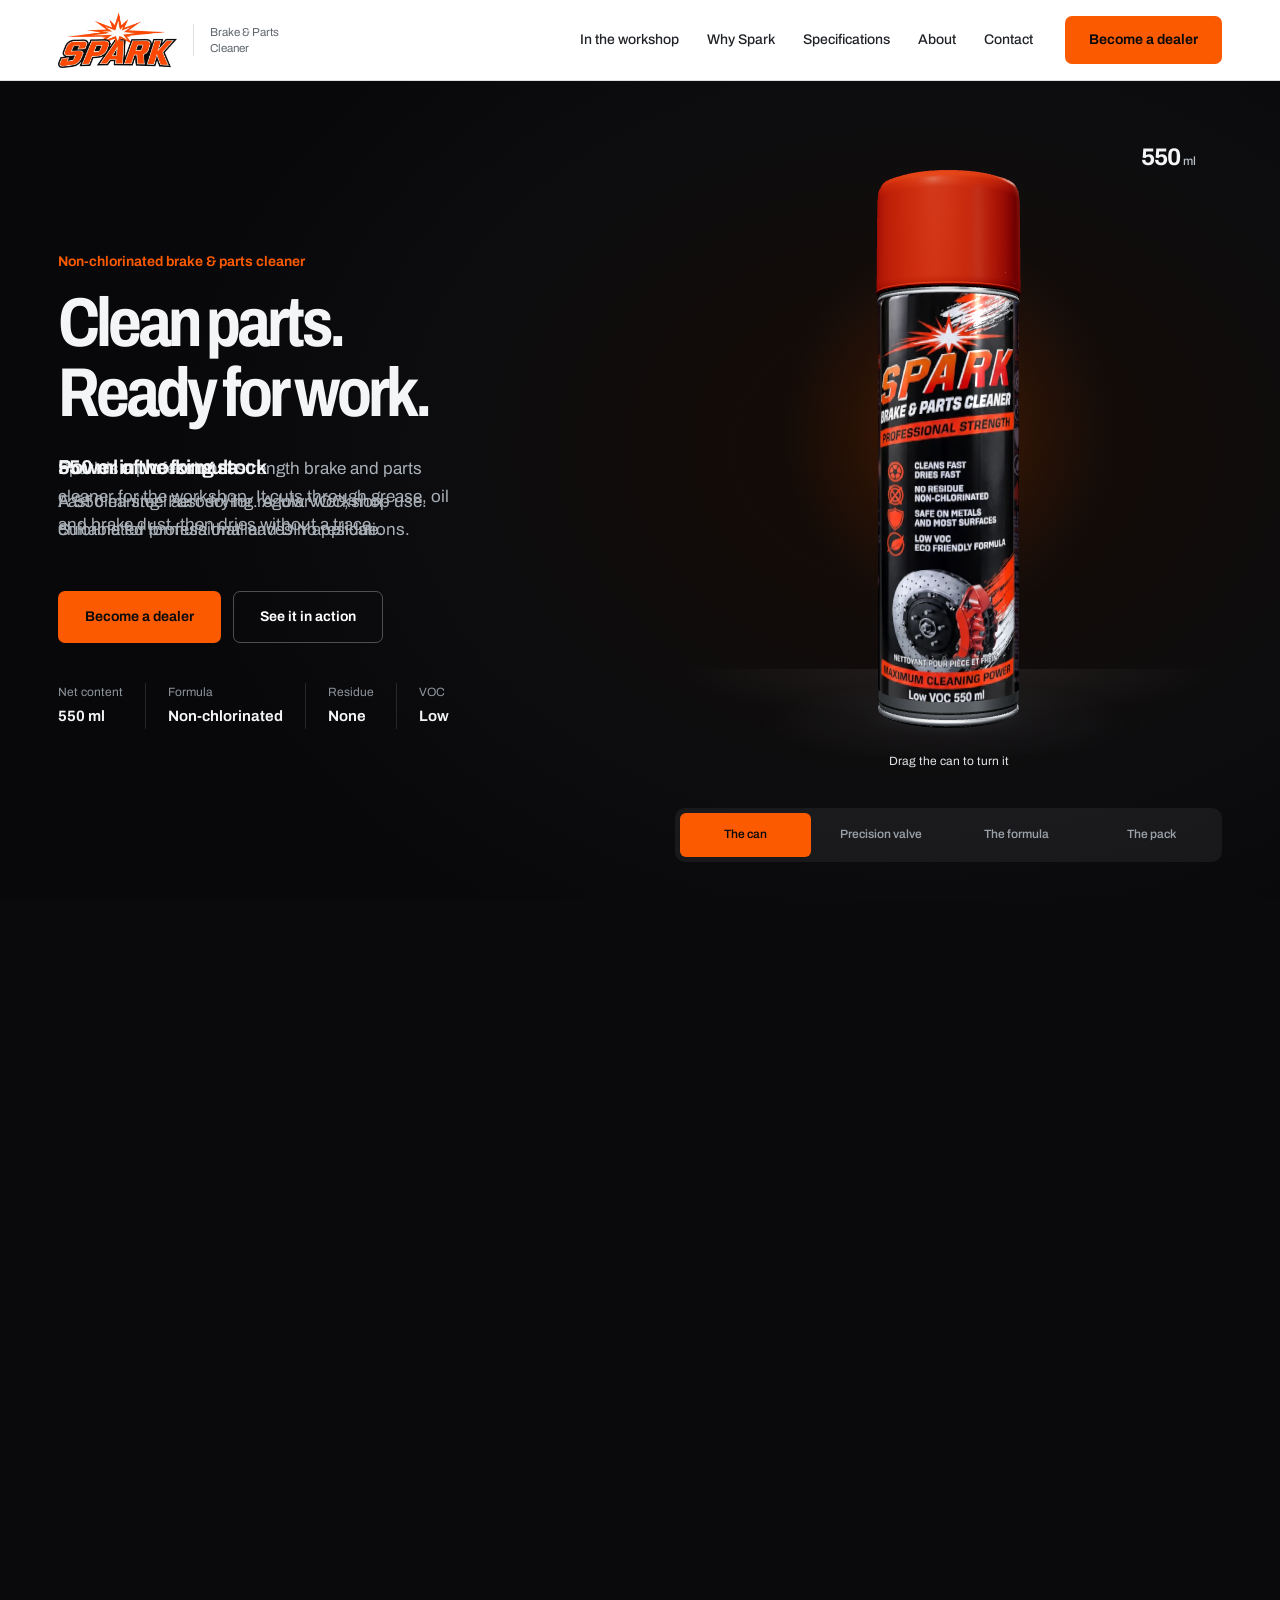
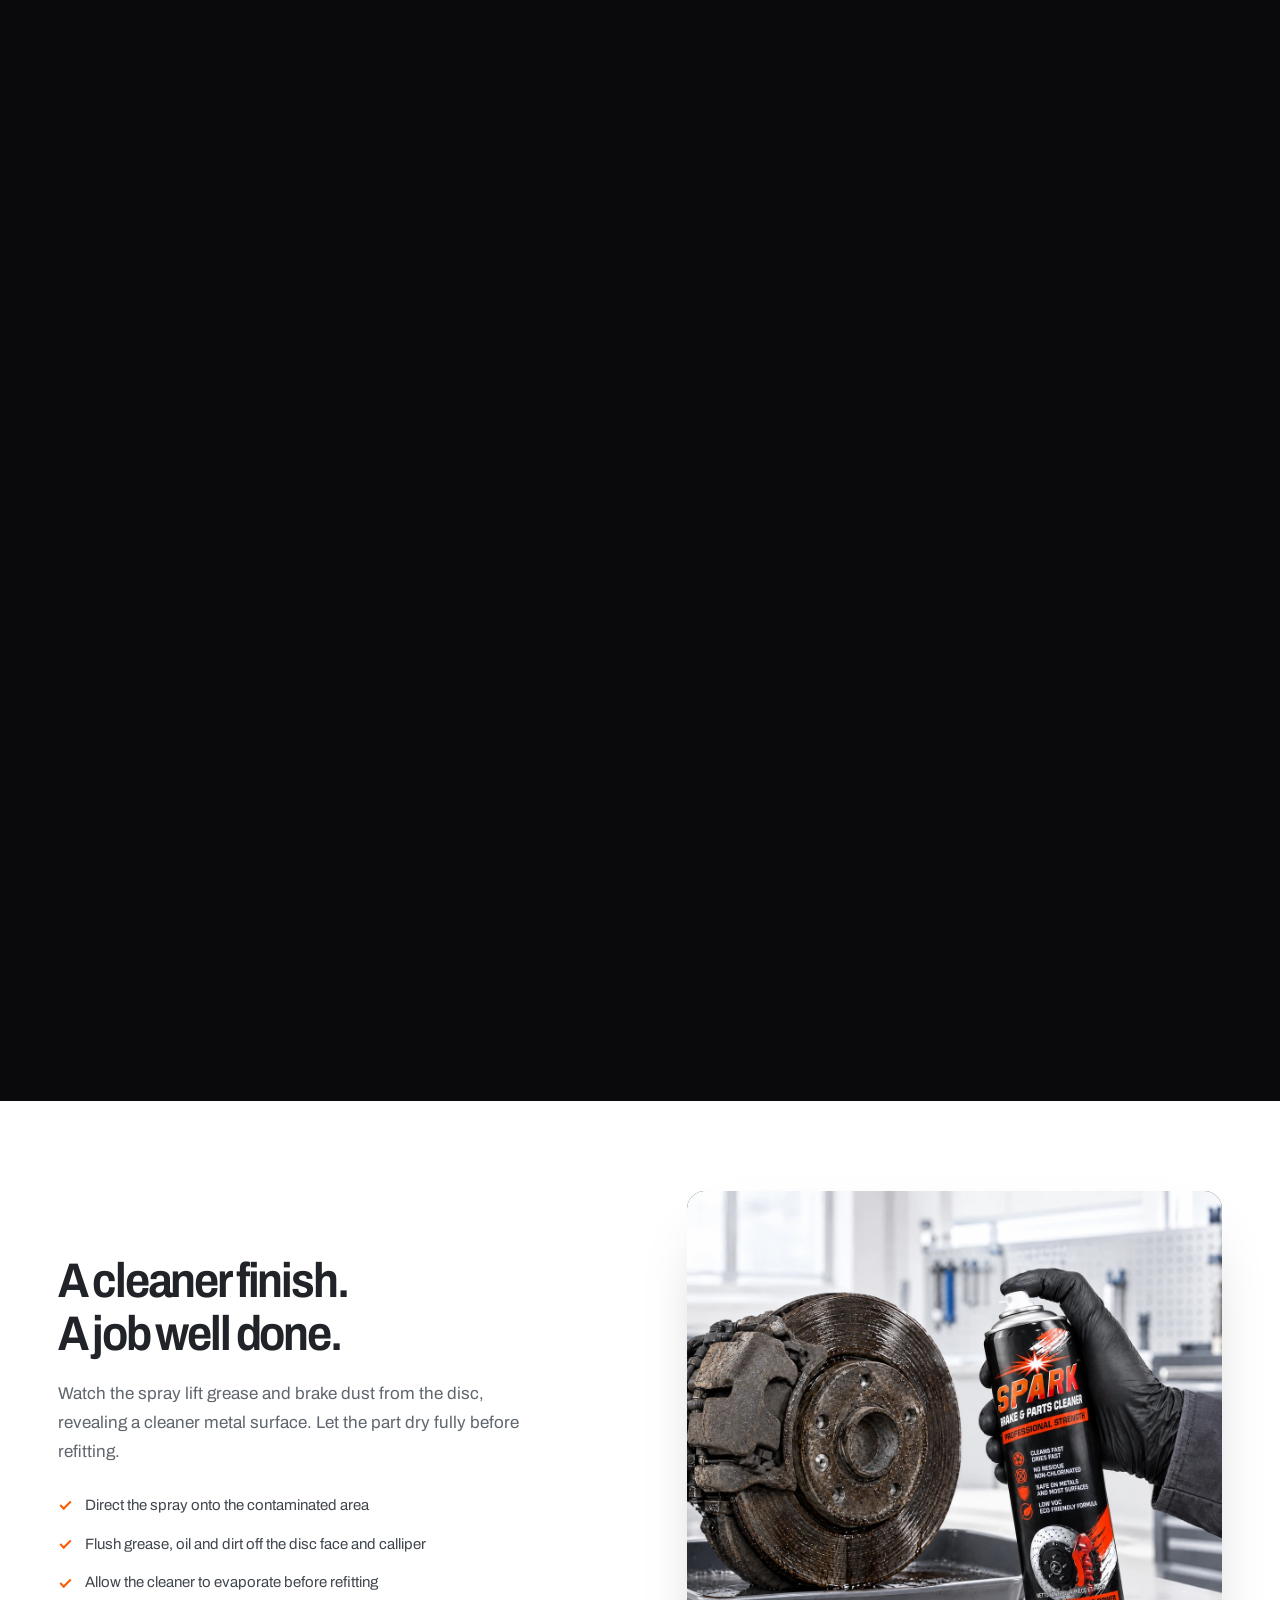
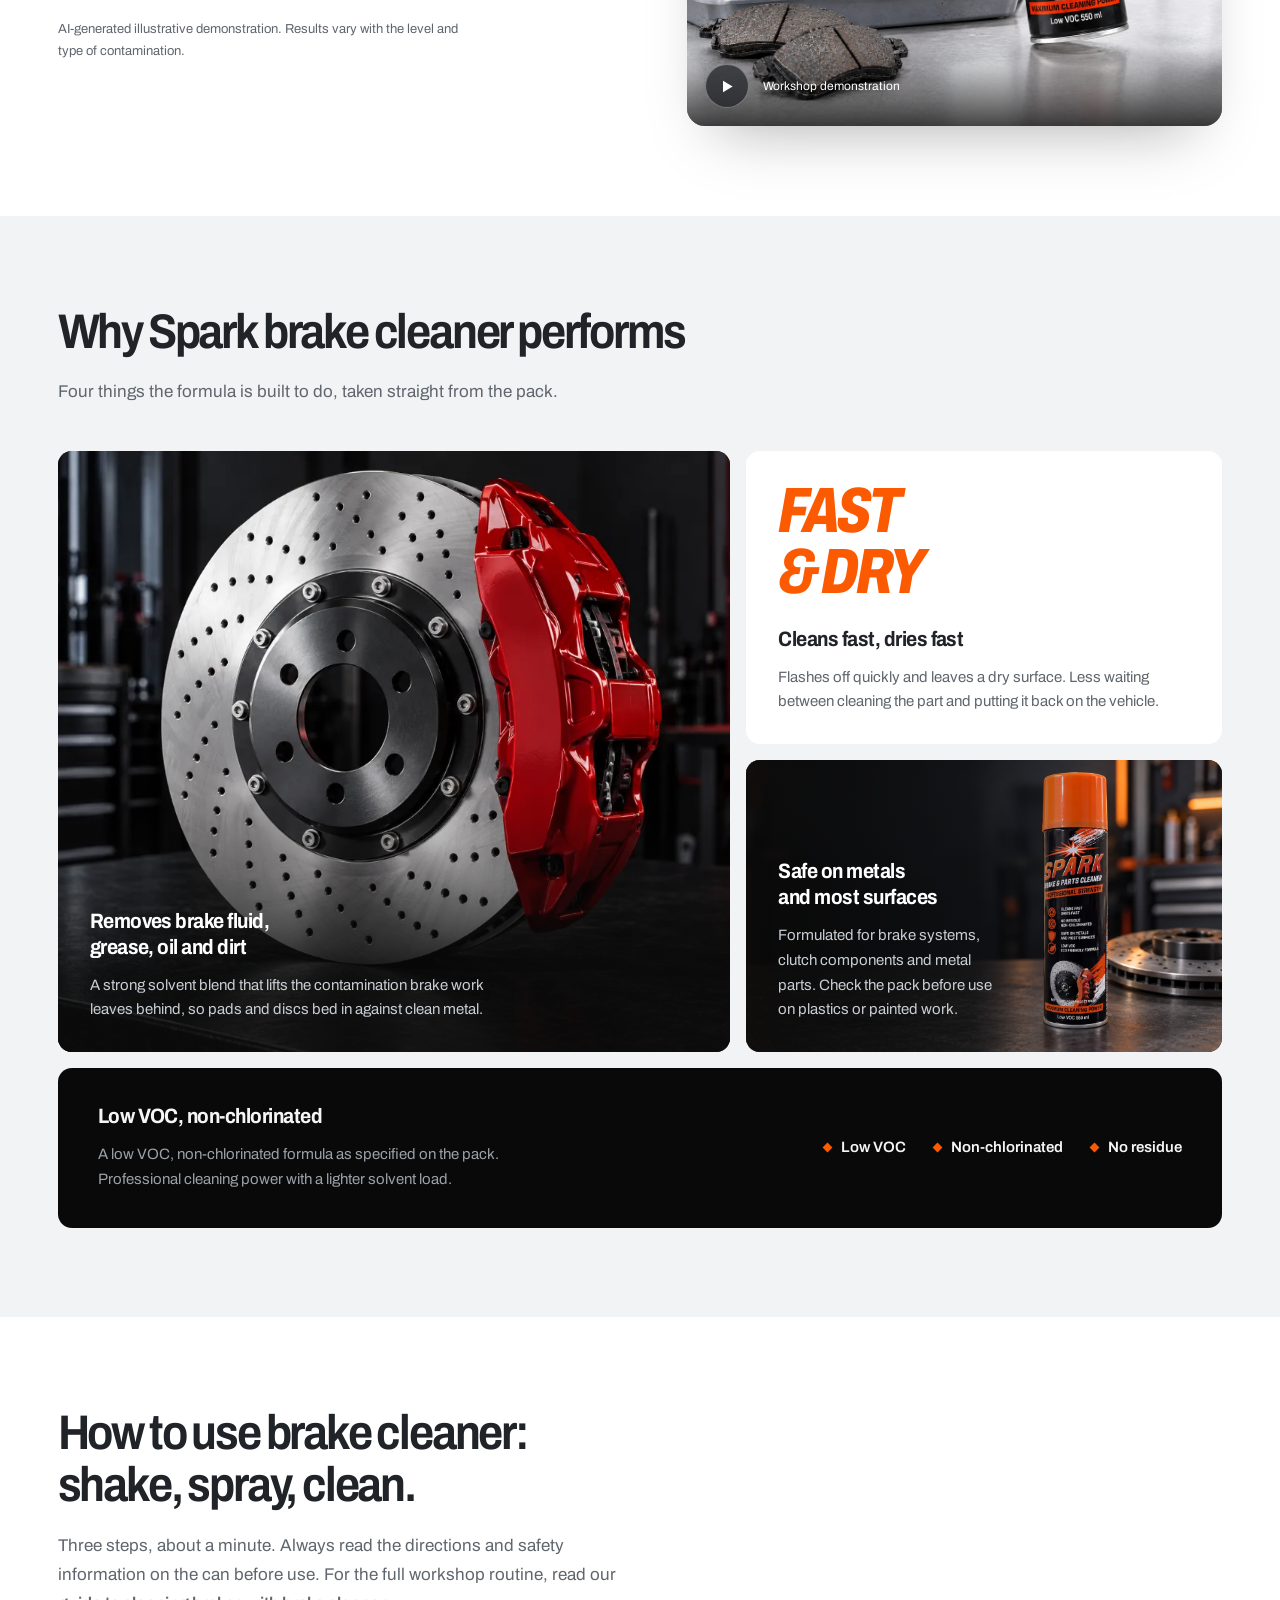
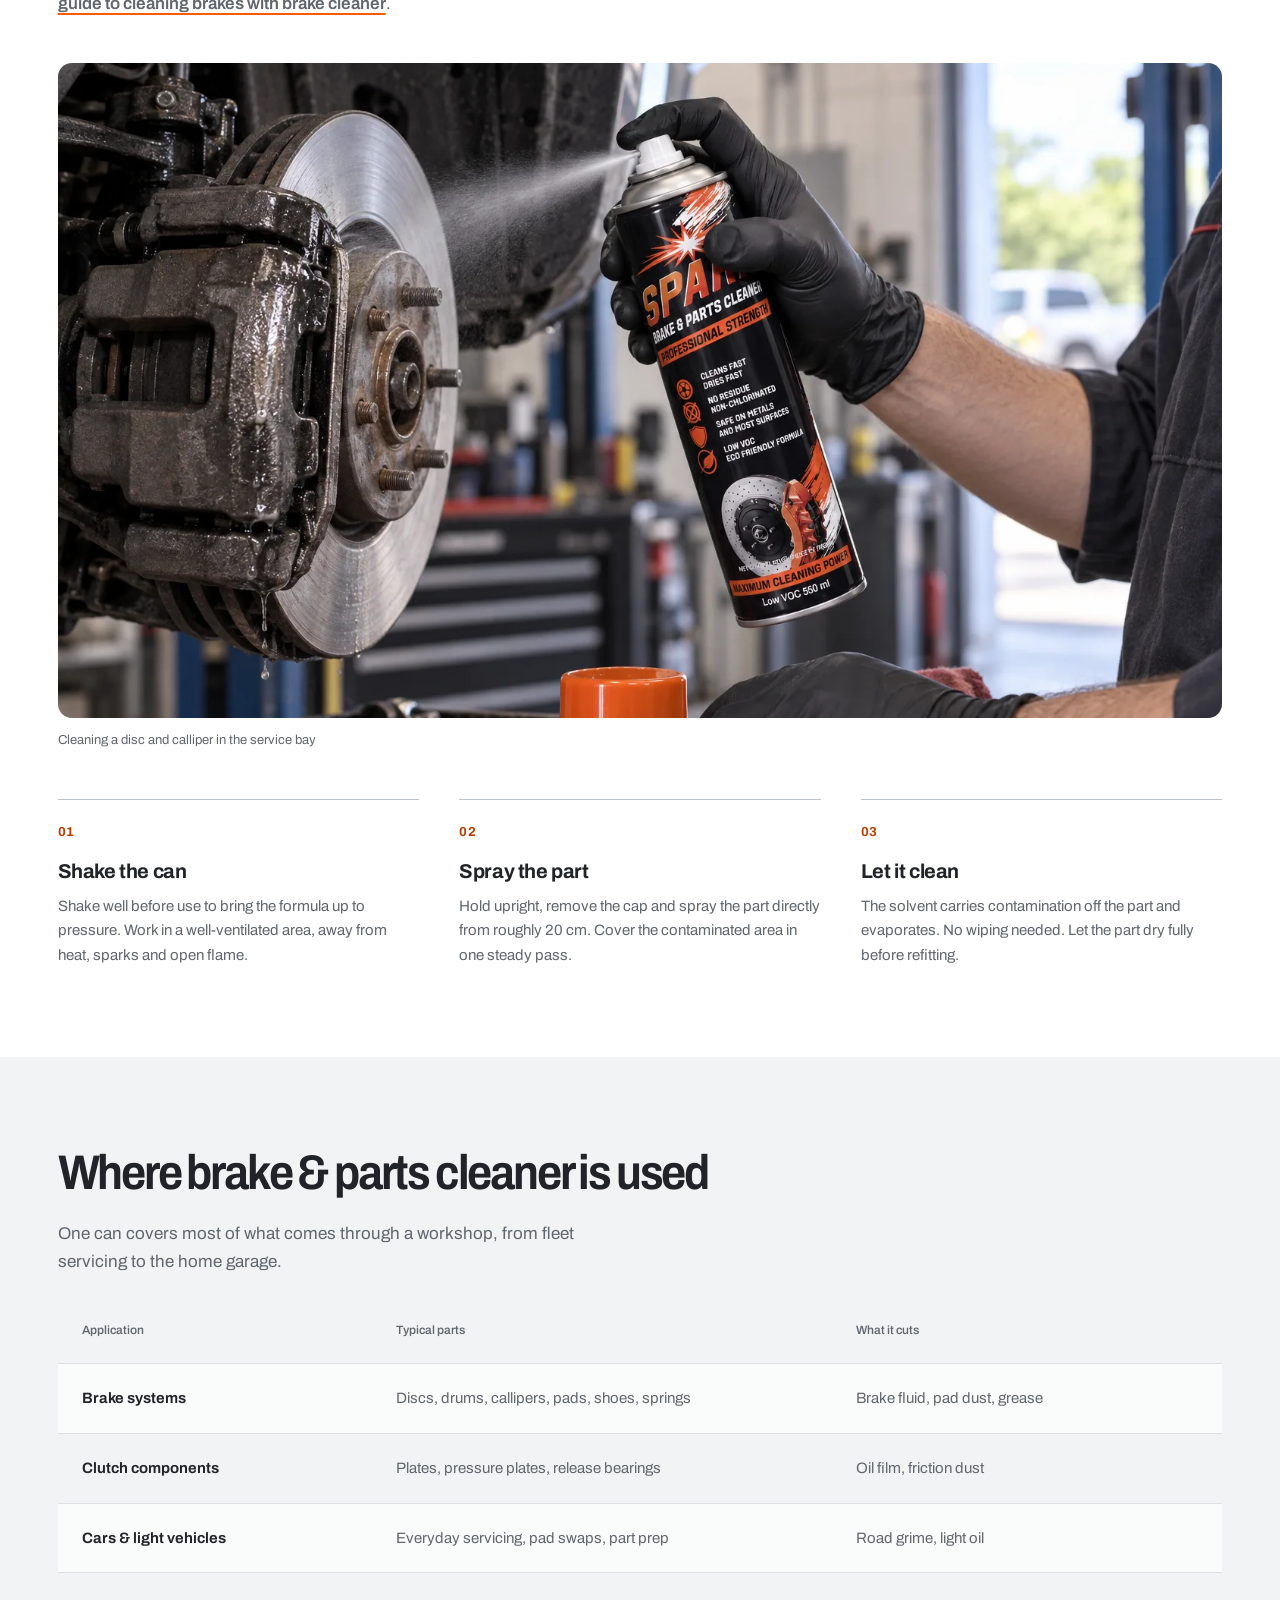
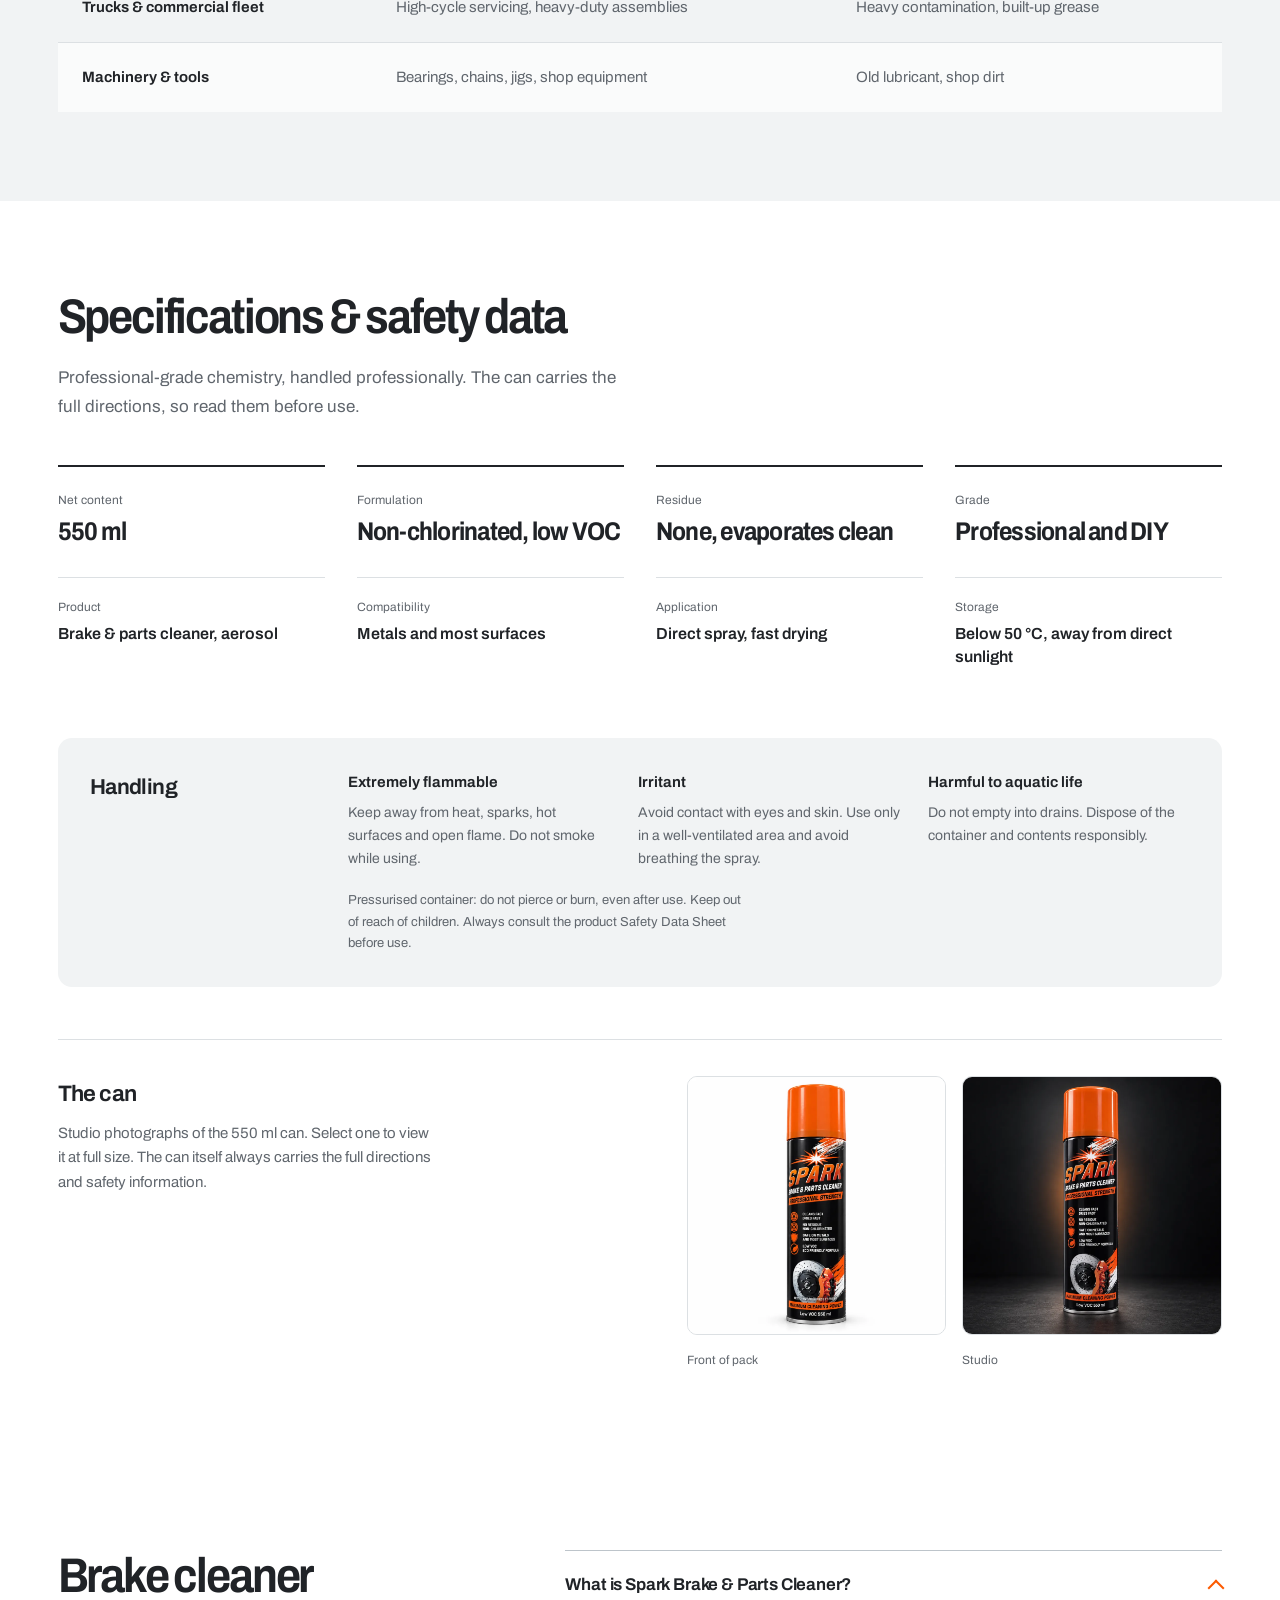
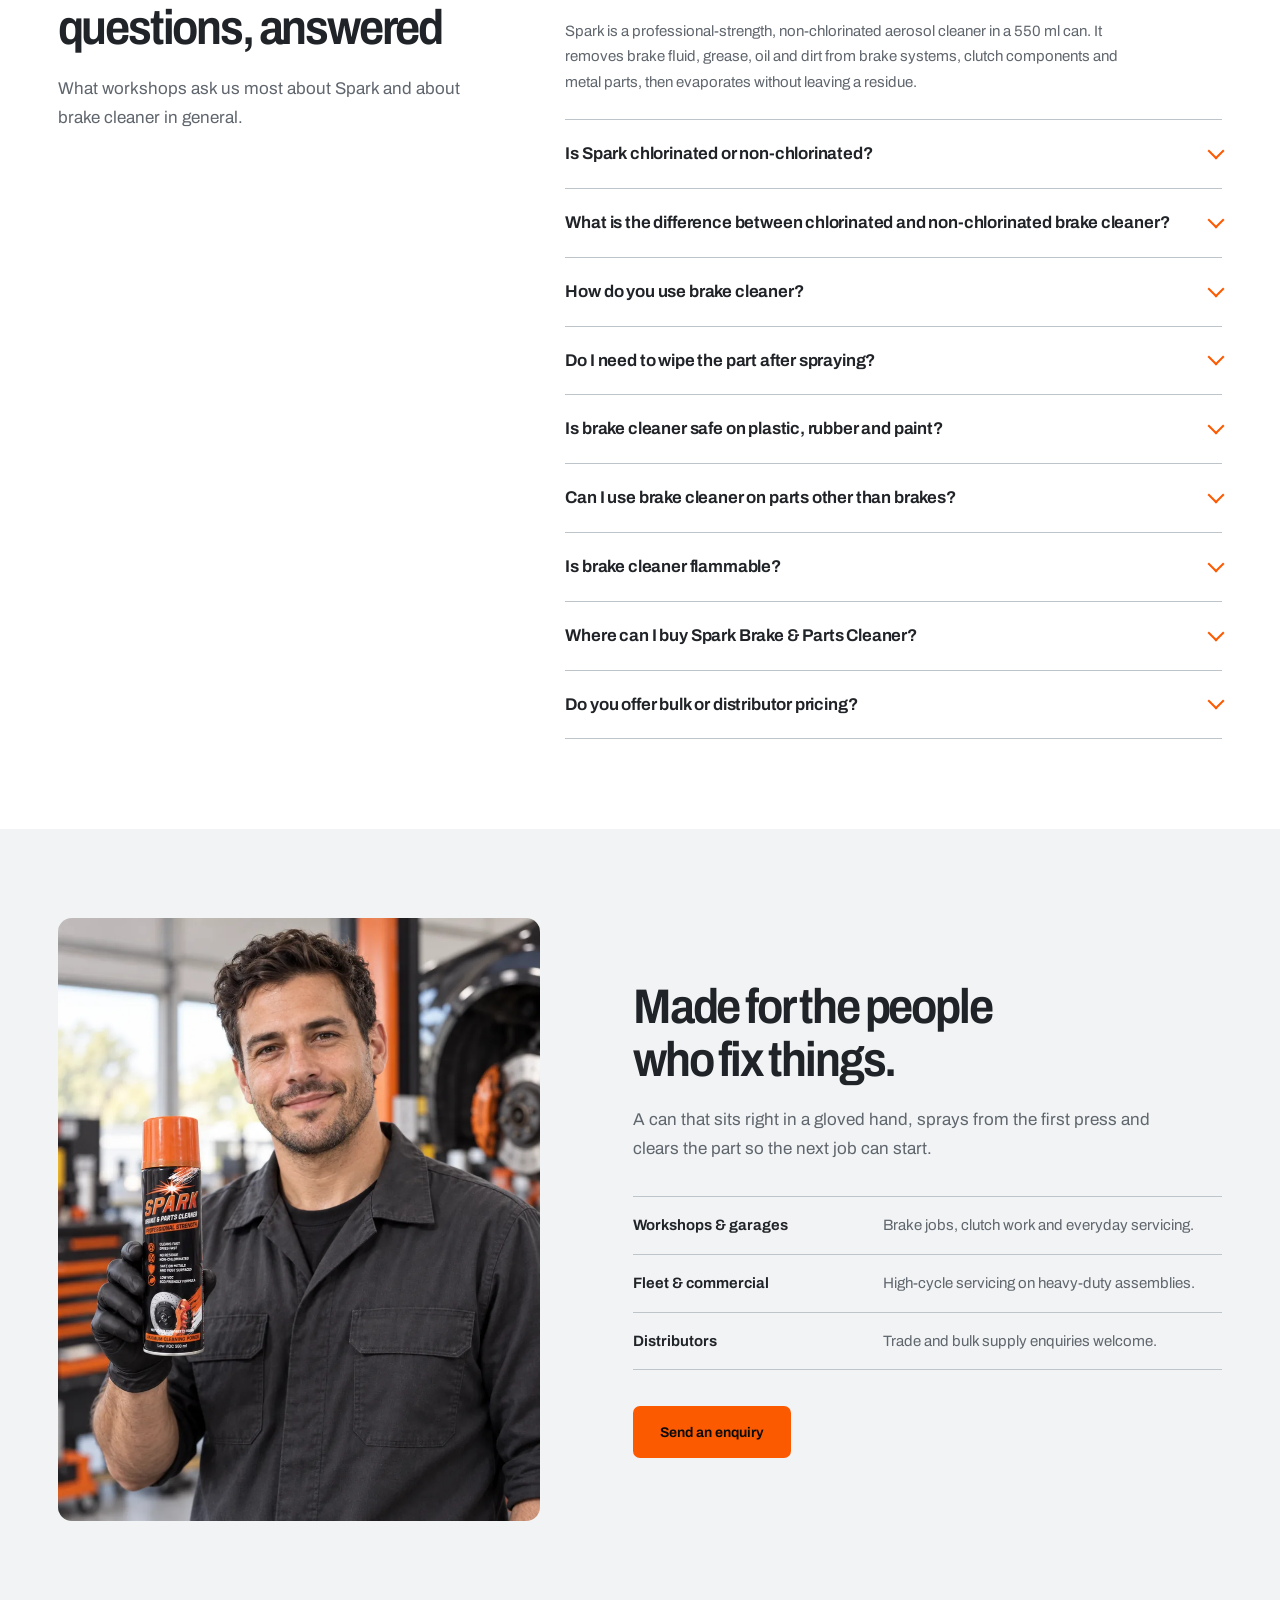
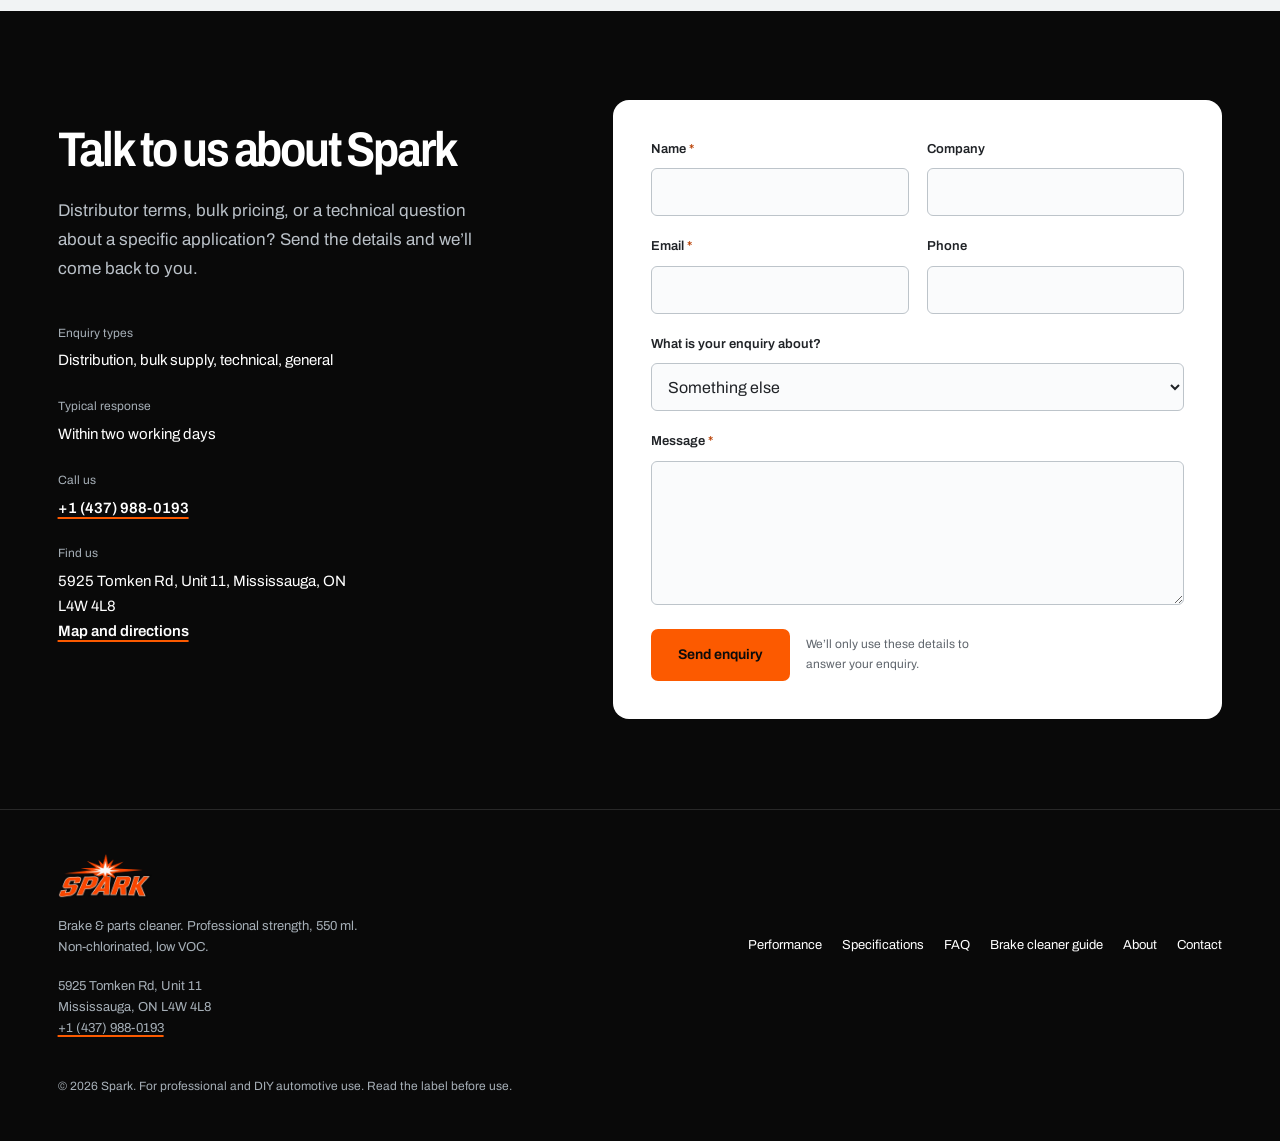
==== commit e1bfd335: "Tone down the hero can, nav "Become a dealer" CTA, company label - Hero can: quieter orange glow, sa" ====
--- a/index.html
+++ b/index.html
@@ -52,10 +52,10 @@
       <a href="#specs">Specifications</a>
       <a href="/about">About</a>
       <a href="/contact">Contact</a>
-      <a class="menu__cta button button--solid" href="/contact#enquiry">Send an enquiry</a>
+      <a class="menu__cta button button--solid" href="/contact?enquiry=distributor#enquiry">Become a dealer</a>
     </nav>
 
-    <a class="button button--solid masthead__cta" href="/contact#enquiry">Send an enquiry</a>
+    <a class="button button--solid masthead__cta" href="/contact?enquiry=distributor#enquiry">Become a dealer</a>
 
     <button class="burger" id="burger" type="button" aria-label="Open menu" aria-expanded="false" aria-controls="menu">
       <span></span><span></span>
@@ -448,7 +448,7 @@
           <p class="field__error" id="e-name" hidden>Enter your name.</p>
         </div>
         <div class="field">
-          <label for="f-company">Company or workshop</label>
+          <label for="f-company">Company</label>
           <input id="f-company" name="company" type="text" autocomplete="organization">
         </div>
       </div>
--- a/css/site.css
+++ b/css/site.css
@@ -41,7 +41,7 @@
 .burger span:first-child{top:17px}.burger span:last-child{top:25px}
 .burger[aria-expanded=true] span:first-child{transform:translateY(4px) rotate(45deg)}.burger[aria-expanded=true] span:last-child{transform:translateY(-4px) rotate(-45deg)}
 /* The can is the hero. Its stage is contained at every viewport size. */
-.stage{background:#0a0a0c;color:#f4f5f6}.stage__pin{padding:36px 0 48px;background:radial-gradient(60% 70% at 72% 45%,#2a1406 0%,#0d0d0f 60%,#08080a 100%)}
+.stage{background:#0a0a0c;color:#f4f5f6}.stage__pin{padding:36px 0 48px;background:radial-gradient(60% 70% at 72% 45%,#170b04 0%,#0d0d0f 60%,#08080a 100%)}
 .stage__grid{max-width:var(--wrap);margin:auto;padding-inline:var(--gut);display:grid;grid-template-columns:minmax(0,1fr) minmax(0,1fr);gap:18px 6%;align-items:center}
 .stage__copy{grid-row:1/3;min-width:0;padding-block:24px}
 
@@ -53,14 +53,14 @@
 .js .stage .beat.is-on{visibility:visible;opacity:1;pointer-events:auto}
 .factrow{display:grid;grid-template-columns:repeat(4,auto);justify-content:start;gap:16px 0;margin-top:40px;max-width:560px}.factrow__item{padding-inline:22px;border-left:1px solid var(--rule)}.factrow__item:first-child{padding-left:0;border-left:0}
 .factrow__item{min-width:0}.factrow dt{font-size:.75rem;color:var(--muted)}.factrow dd{font-size:.9375rem;font-weight:650;margin-top:2px}
-.stage__plate{position:relative;isolation:isolate;grid-column:2;width:100%;height:clamp(460px,68vh,680px);overflow:hidden;background:radial-gradient(42% 40% at 50% 46%,#fc5a0070 0%,#fc5a0024 45%,transparent 72%);border-radius:8px}
+.stage__plate{position:relative;isolation:isolate;grid-column:2;width:100%;height:clamp(460px,68vh,680px);overflow:hidden;background:radial-gradient(42% 40% at 50% 46%,#fc5a0034 0%,#fc5a0010 45%,transparent 72%);border-radius:8px}
 
 .stage__size{position:absolute;z-index:2;pointer-events:none;top:25px;right:26px;font-size:1.5rem;line-height:1;font-weight:700;letter-spacing:-.05em;color:#e1e5e8}.stage__size small{font-size:.75rem;font-weight:500;letter-spacing:0}
 .stage__plate{--ct:25px;--cb:34px}.stage__canvas{position:absolute;inset:var(--ct) 0 var(--cb);opacity:0;transition:opacity .35s ease}.stage__canvas canvas{width:100%;height:100%;display:block;touch-action:pan-y}
 
 .stage__photo{position:absolute;left:0;top:var(--ct);width:100%;height:calc(100% - var(--ct) - var(--cb));object-fit:contain;pointer-events:none;transition:opacity .35s ease}
 .stage__grab{position:absolute;bottom:18px;left:0;right:0;text-align:center;font-size:.75rem;color:var(--muted);opacity:0;pointer-events:none}
-.stage.is-live .stage__plate{background:radial-gradient(42% 40% at 50% 46%,#fc5a0070 0%,#fc5a0024 45%,transparent 72%)}
+.stage.is-live .stage__plate{background:radial-gradient(42% 40% at 50% 46%,#fc5a0034 0%,#fc5a0010 45%,transparent 72%)}
 .stage.is-live .stage__size,.stage.is-live .stage__grab{color:#e1e5e8}
 .stage.is-live .stage__canvas{opacity:1;cursor:grab}.stage.is-live .stage__photo{opacity:0}.stage.is-live .stage__grab{opacity:1}.stage.is-live .is-dragging{cursor:grabbing}
 .stage__rail{display:none;grid-column:2;min-width:0}.js .stage .stage__rail{display:block}
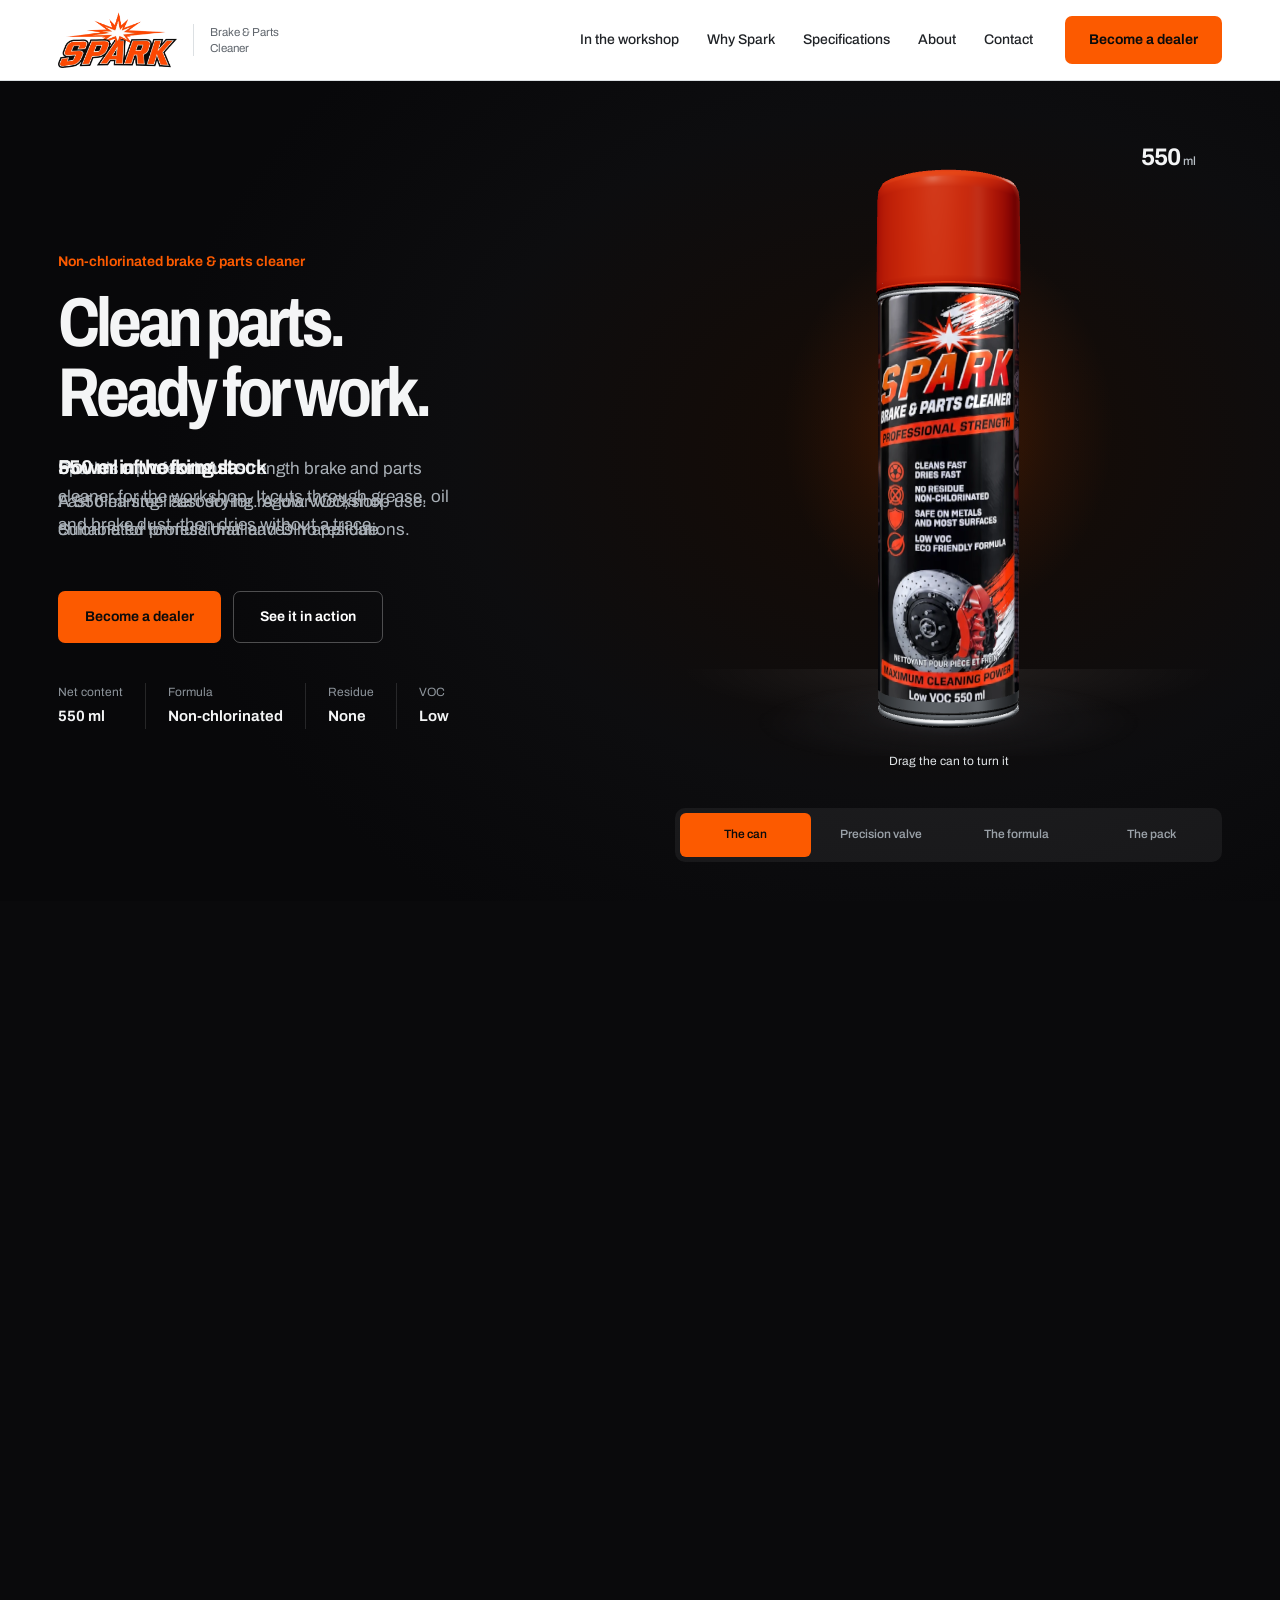
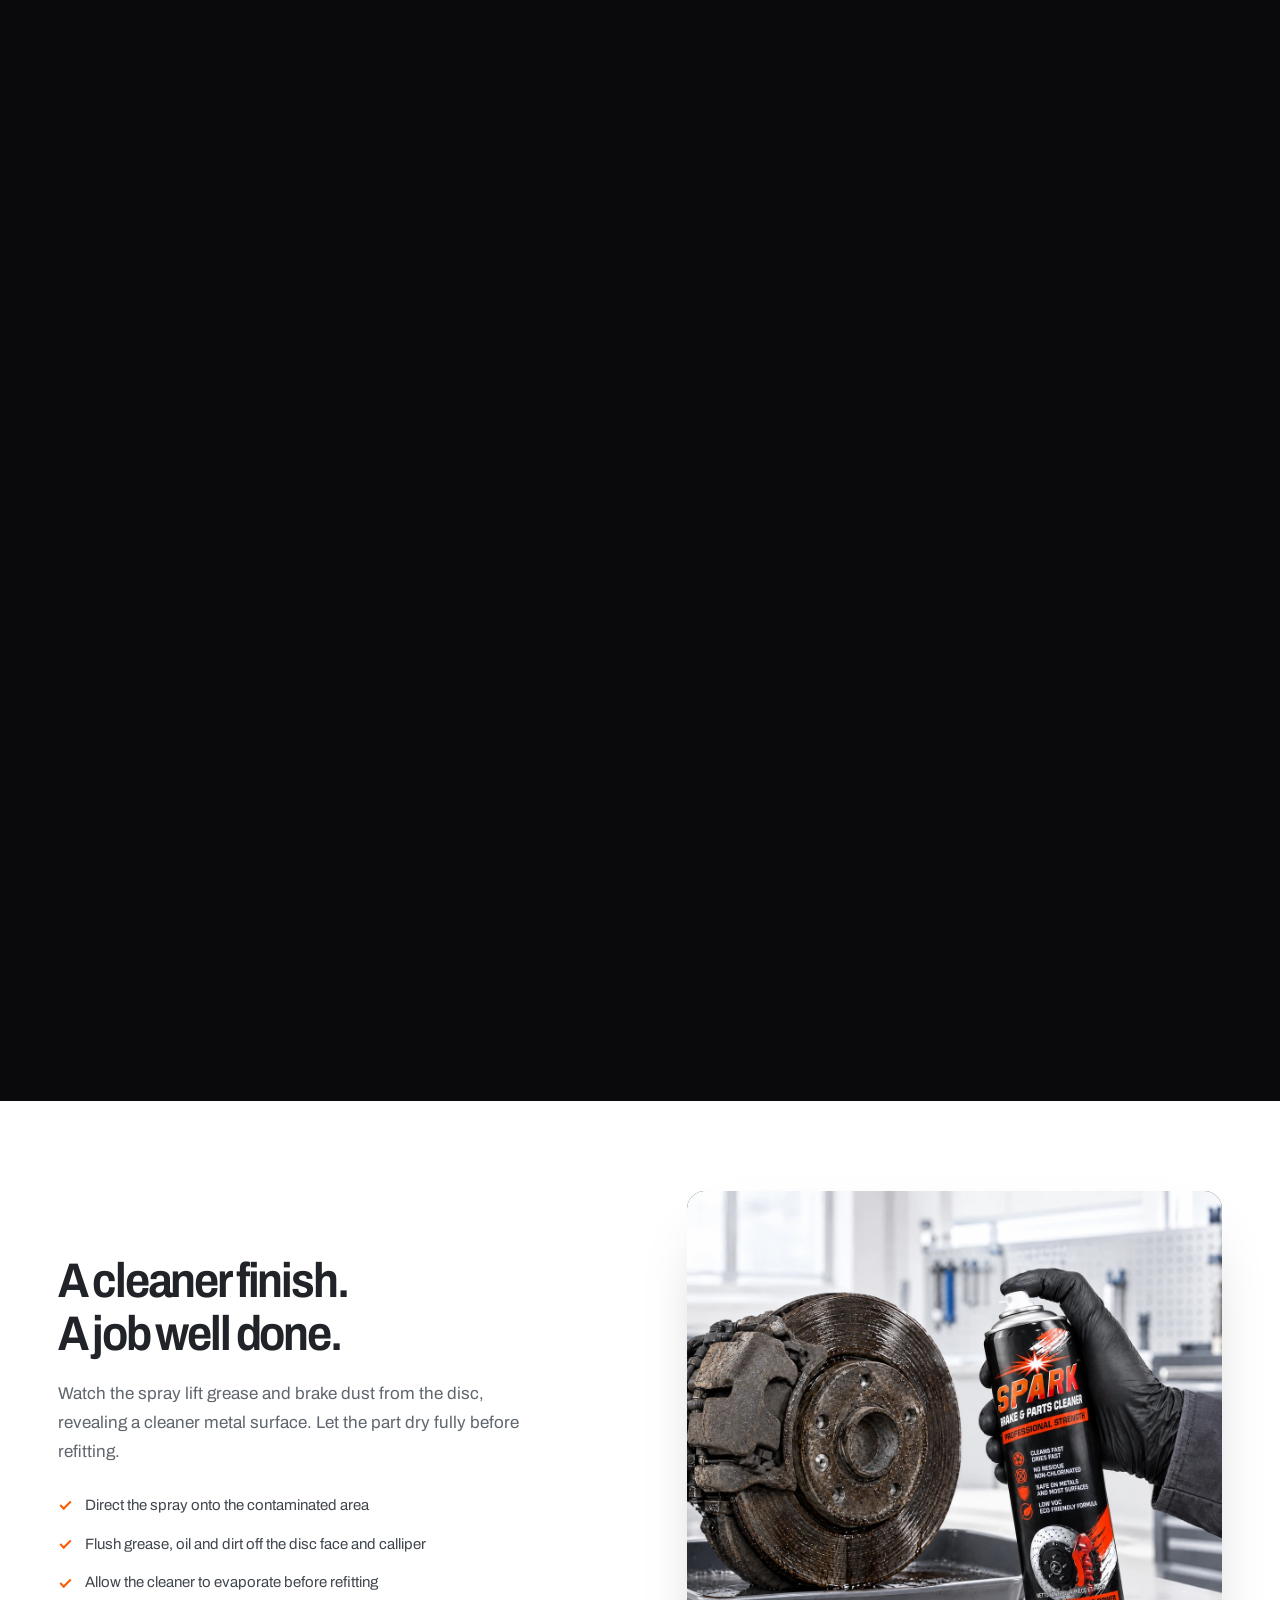
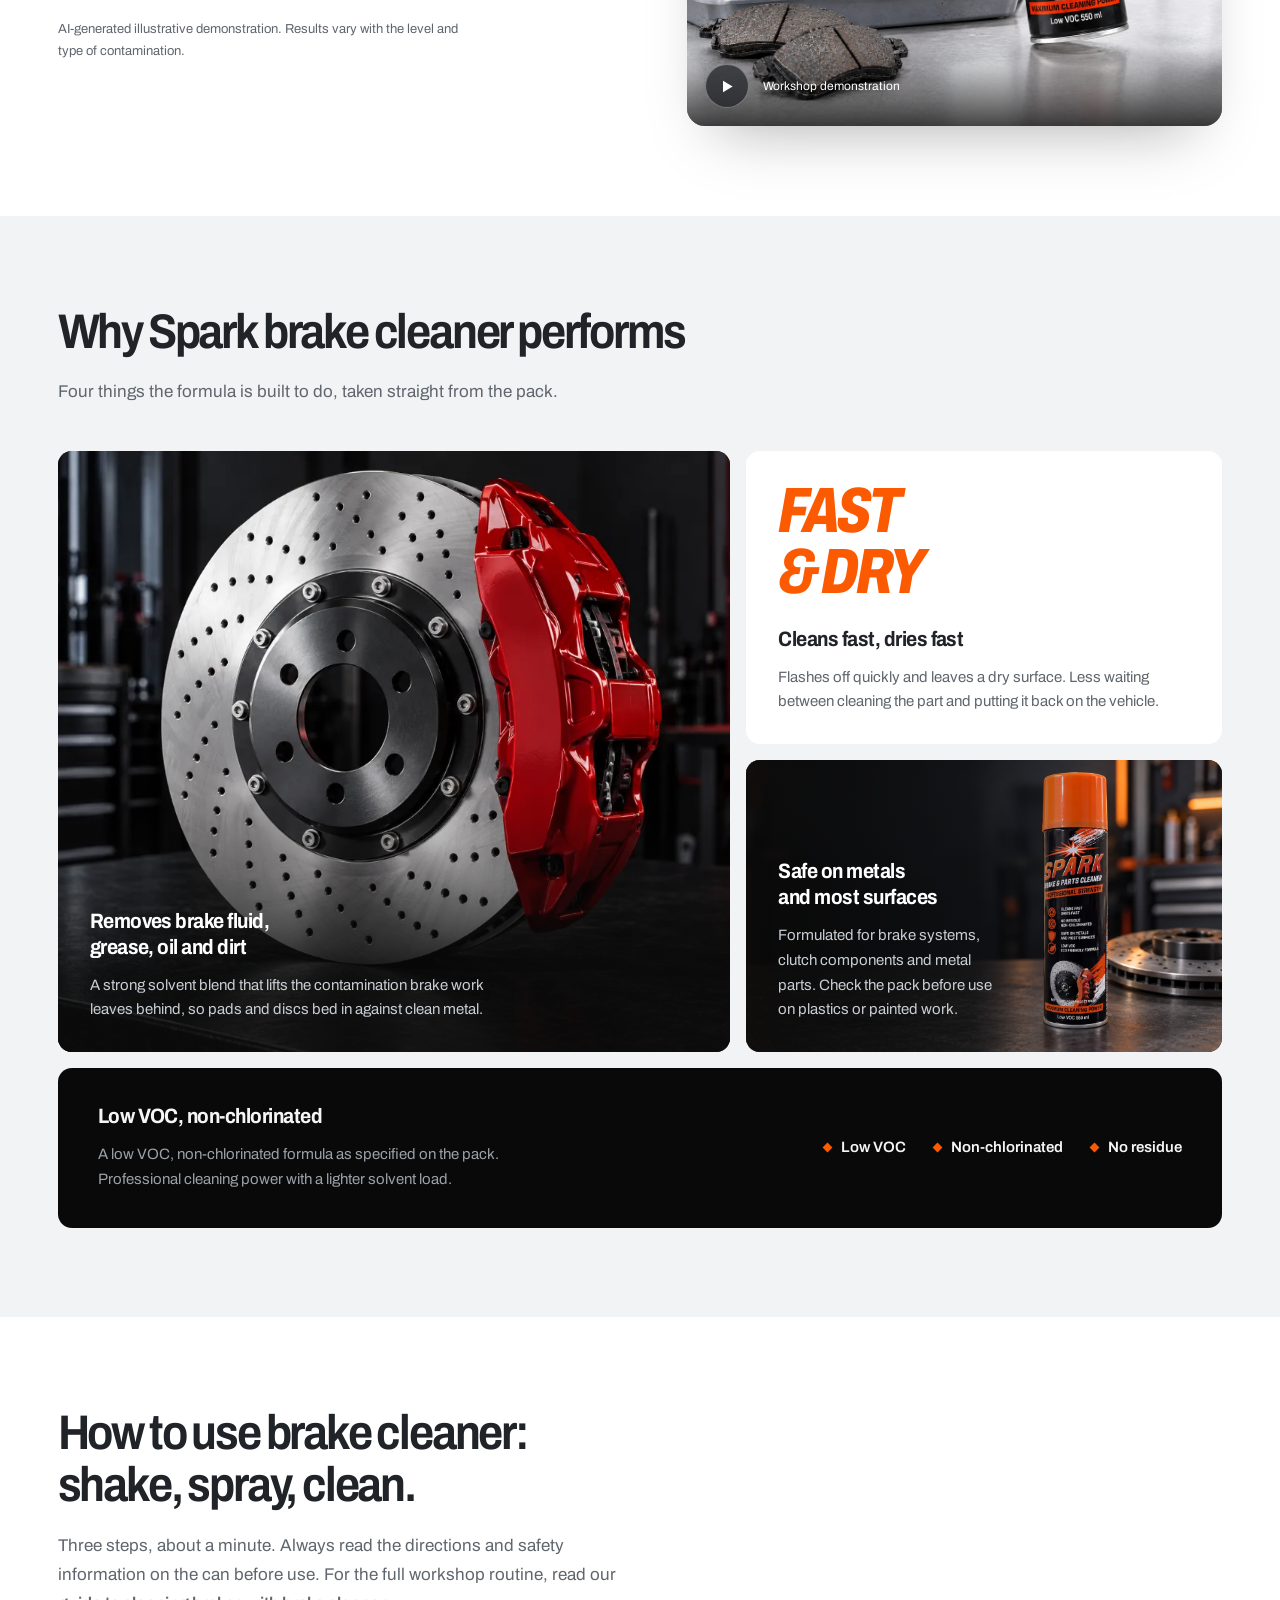
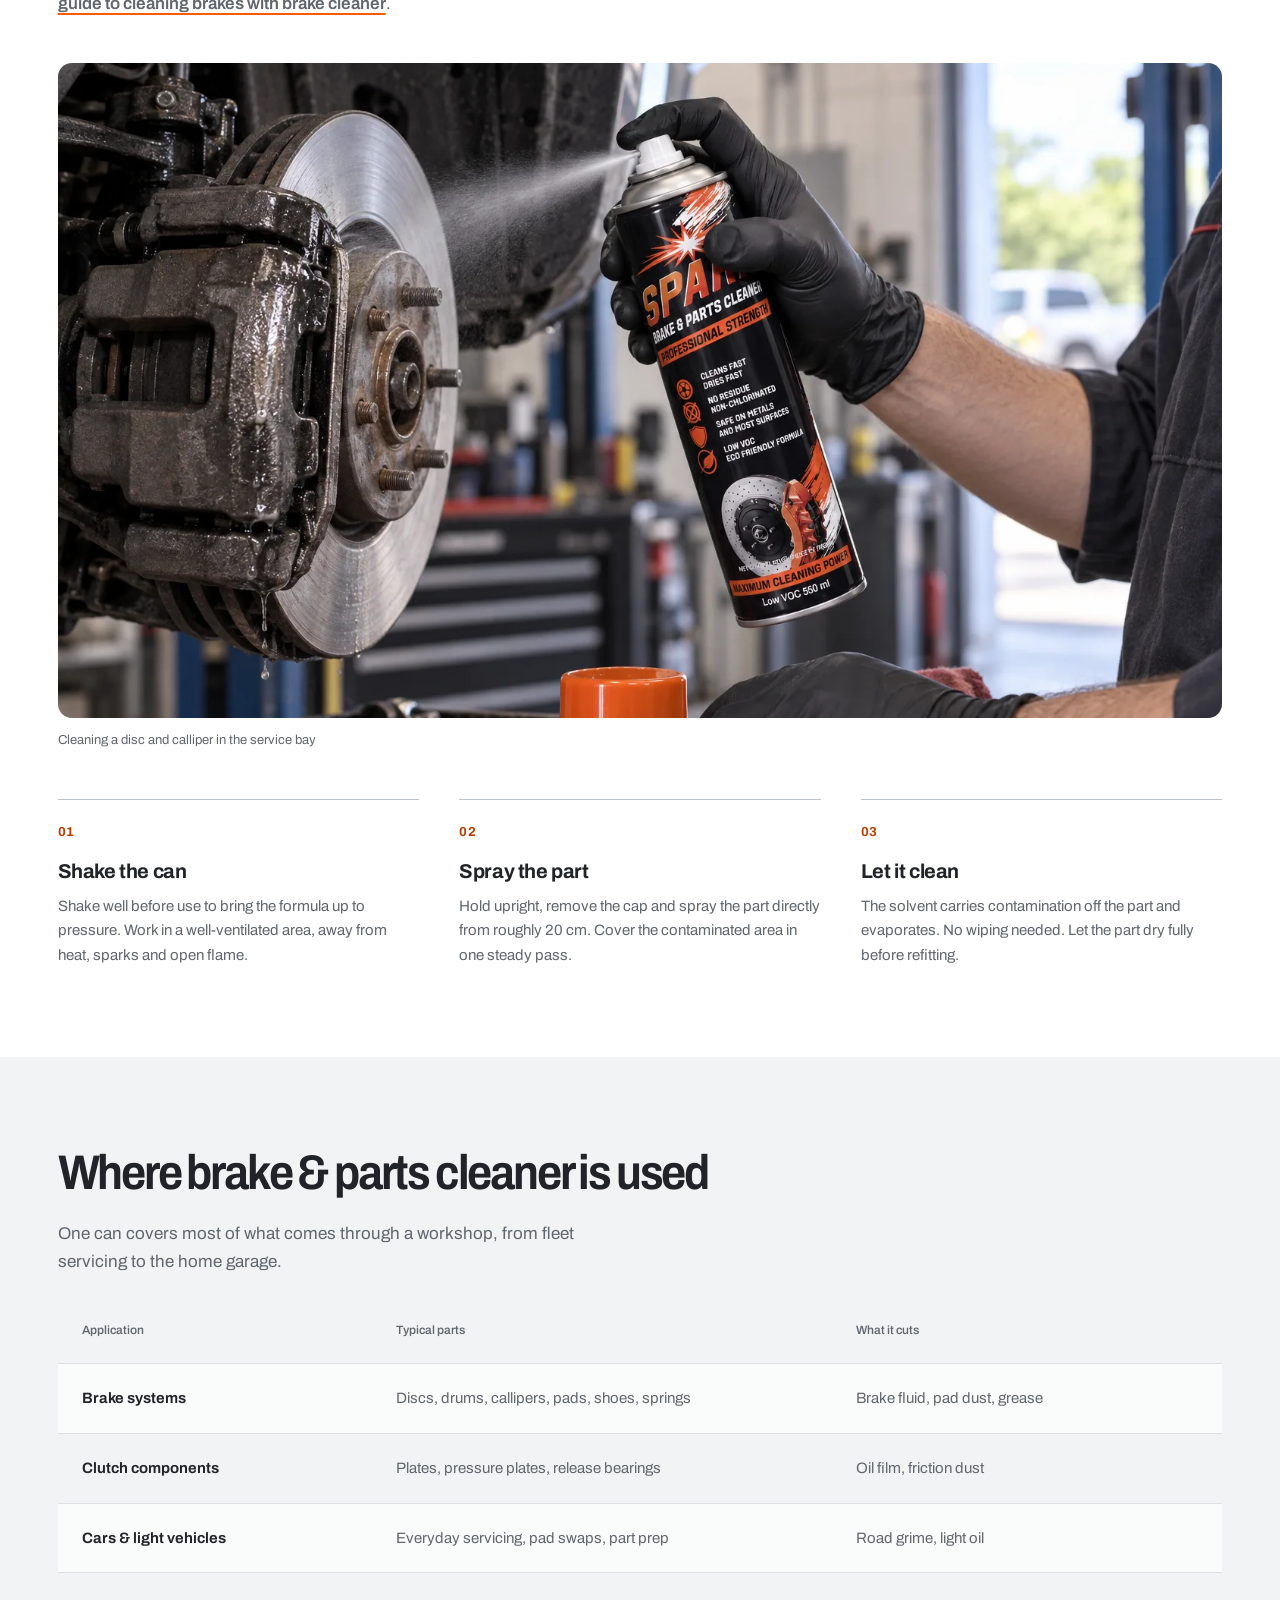
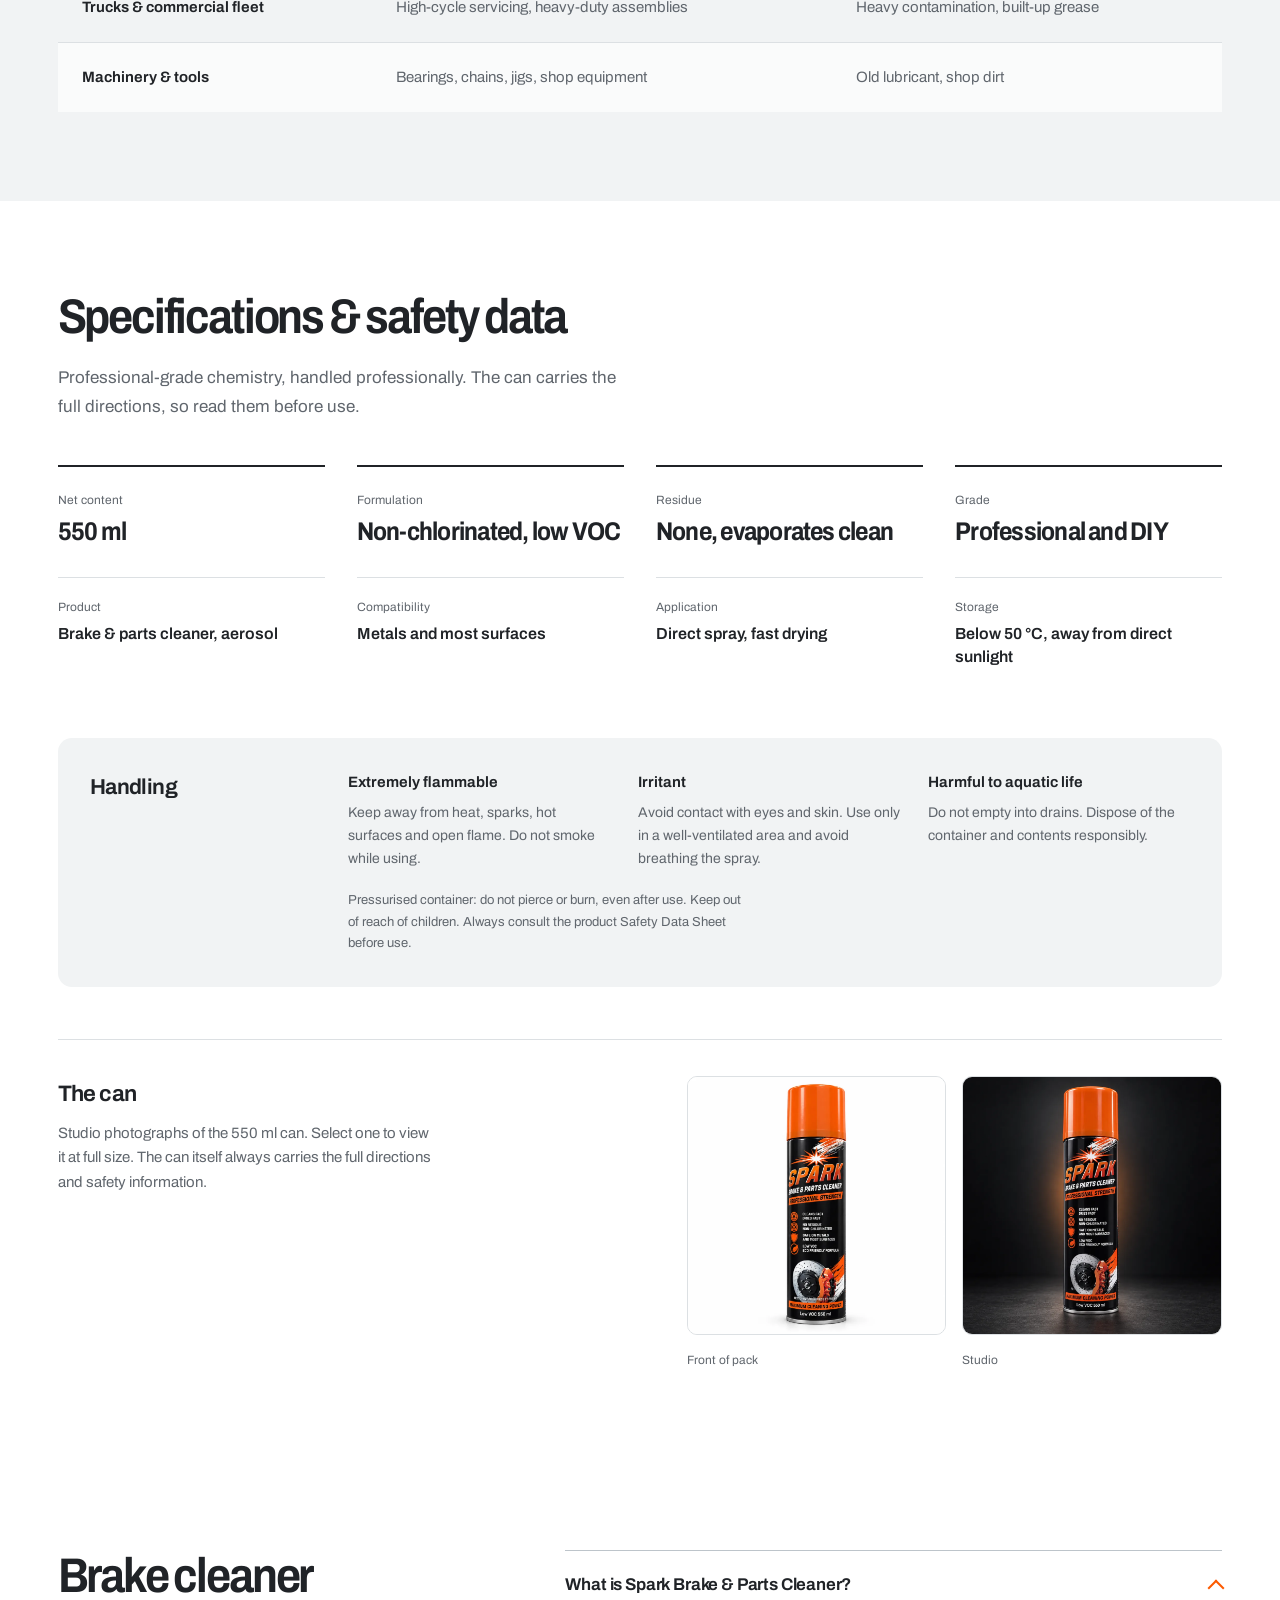
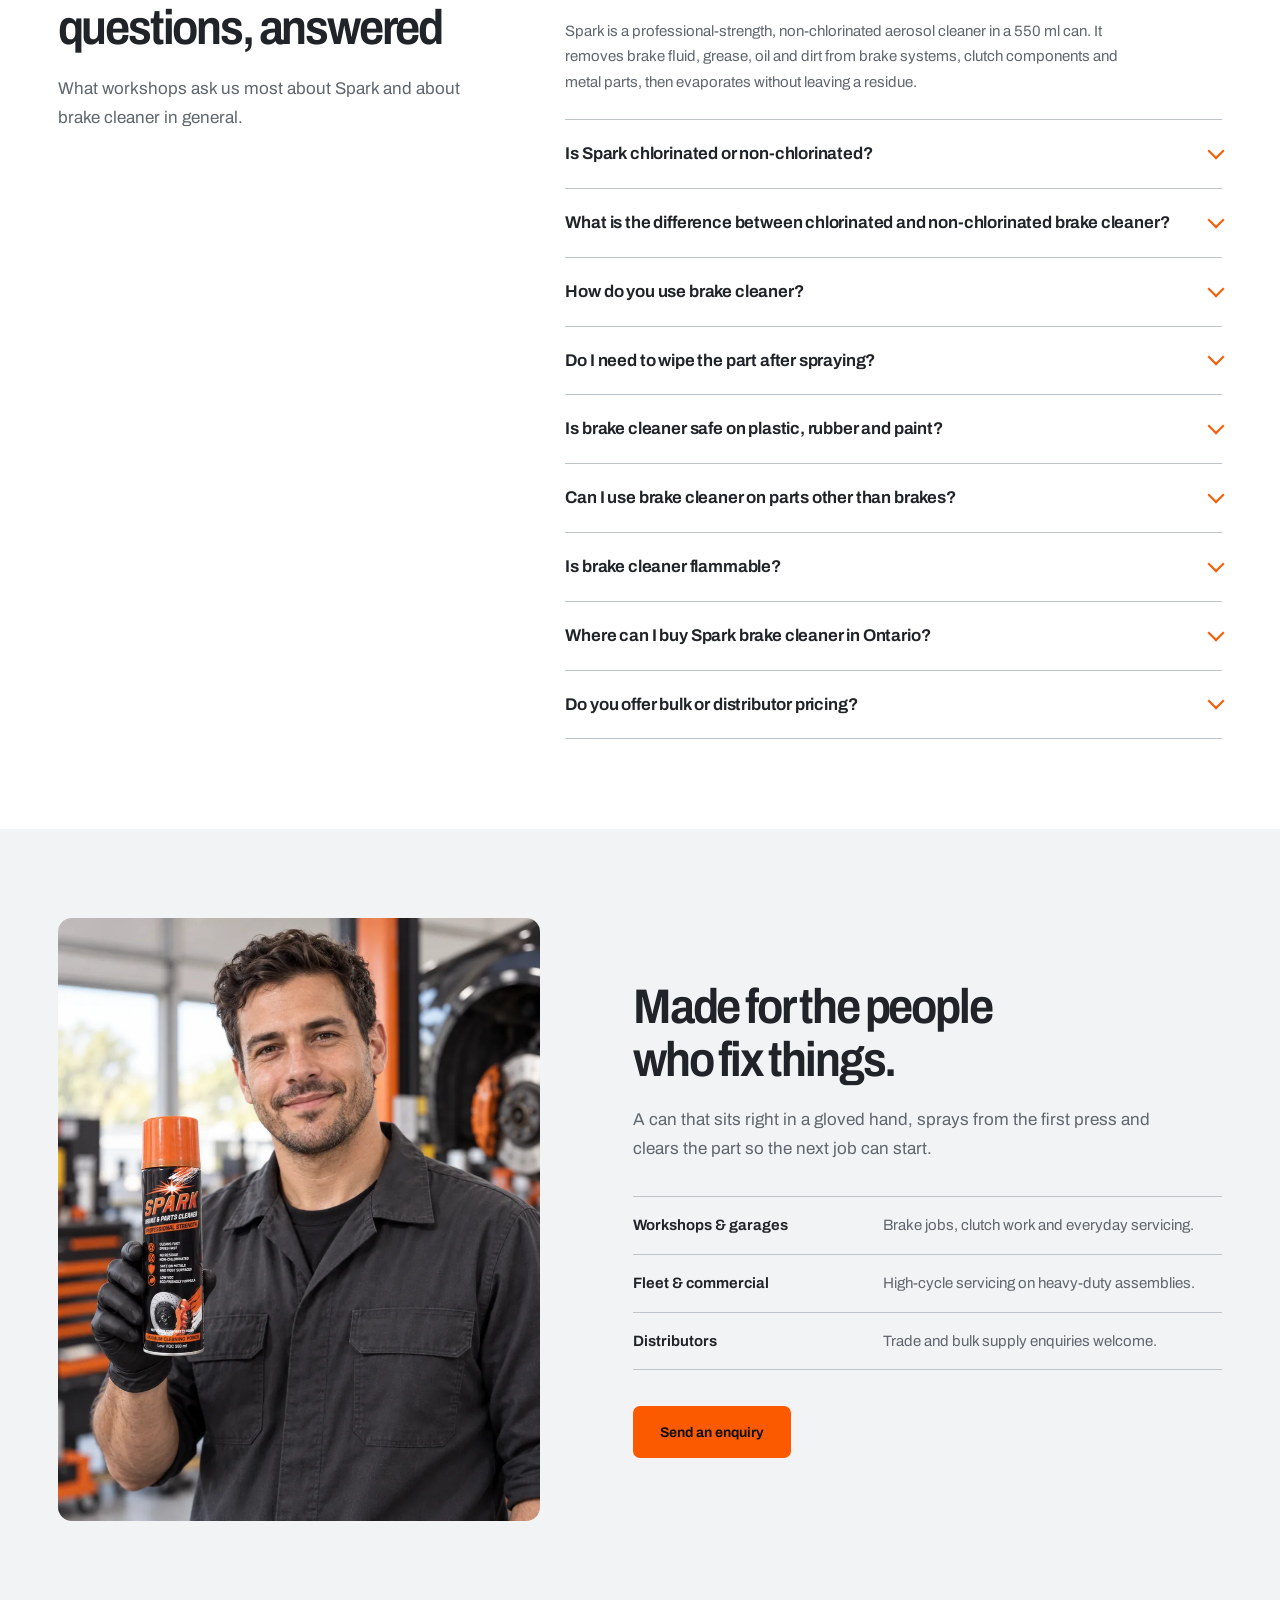
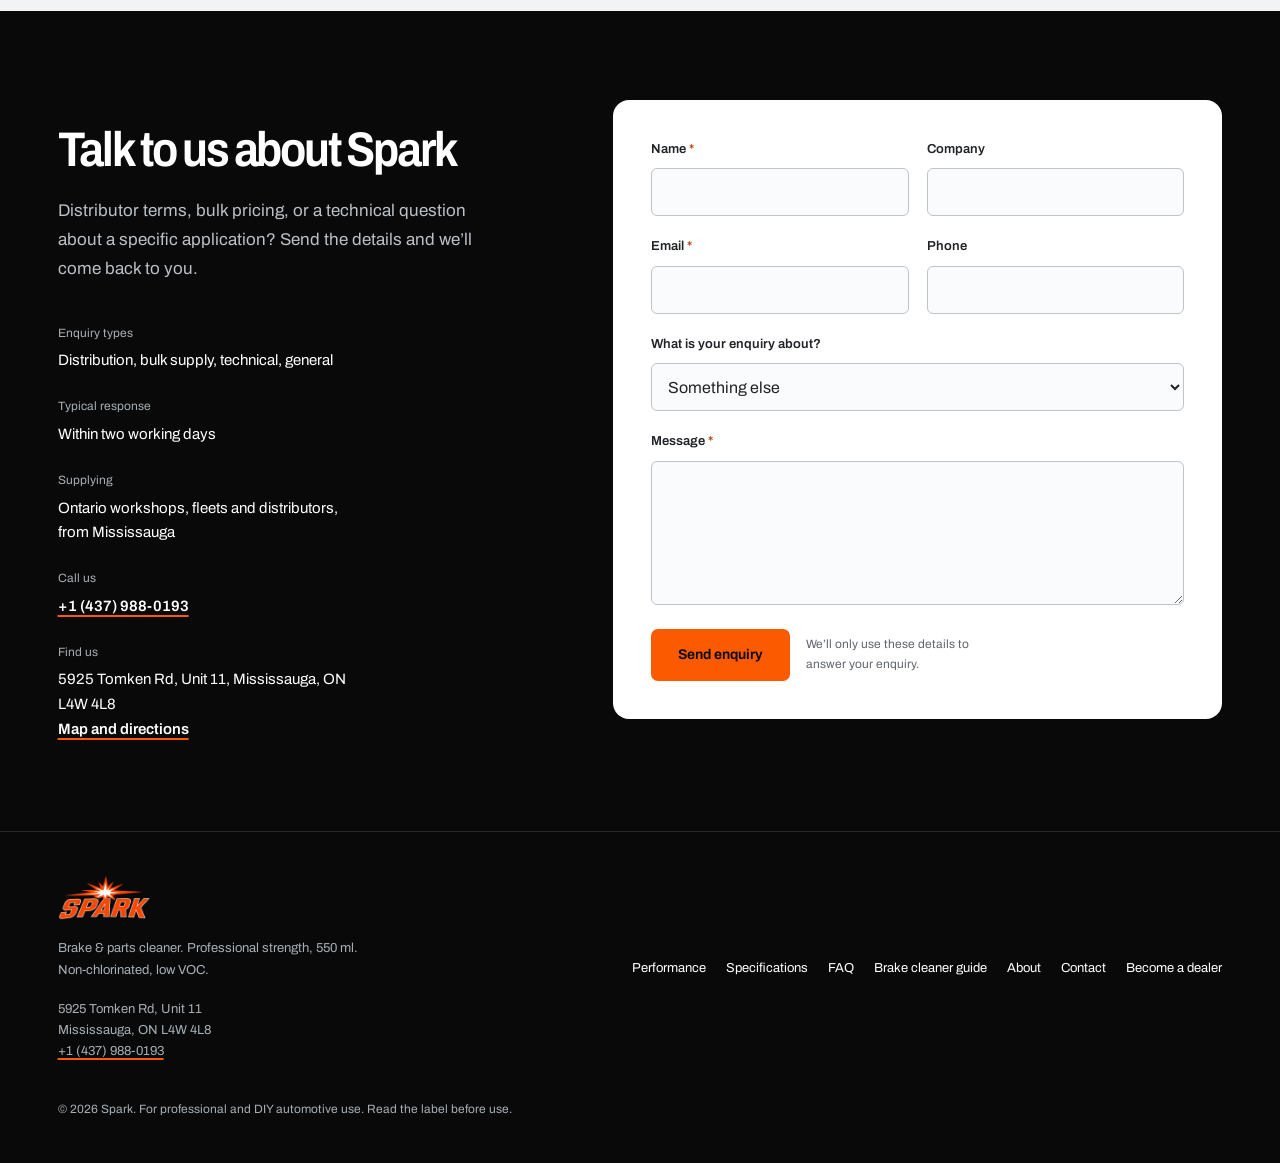
==== commit b81675af: "Add Ontario SEO, dealer page, analytics and Search Console tags - Structured data: one shared LocalB" ====
--- a/index.html
+++ b/index.html
@@ -3,9 +3,23 @@
 <head>
 <meta charset="utf-8">
 <meta name="viewport" content="width=device-width, initial-scale=1">
-<title>Non-Chlorinated Brake &amp; Parts Cleaner, 550 ml | Spark</title>
-<meta name="description" content="Spark is a professional-strength, non-chlorinated, low VOC brake and parts cleaner in a 550 ml aerosol. No residue. Supplied from Mississauga, Ontario.">
+<meta name="google-site-verification" content="pc9QHPJHL6N-mTfstBYjqL0Rky5gxEINteX6yl1O40U" />
+<!-- Google tag (gtag.js) -->
+<script async src="https://www.googletagmanager.com/gtag/js?id=G-R41JT9PP5W"></script>
+<script>
+  window.dataLayer = window.dataLayer || [];
+  function gtag(){dataLayer.push(arguments);}
+  gtag('js', new Date());
+
+  gtag('config', 'G-R41JT9PP5W');
+</script>
+<title>Non-Chlorinated Brake Cleaner 550 ml | Spark, Mississauga ON</title>
+<meta name="description" content="Spark is a non-chlorinated, low VOC brake and parts cleaner in a 550 ml aerosol. No residue. Supplied to Ontario workshops, fleets and distributors.">
 <link rel="canonical" href="https://sparkbrakeclean.com/">
+<link rel="alternate" hreflang="en-CA" href="https://sparkbrakeclean.com/">
+<link rel="alternate" hreflang="x-default" href="https://sparkbrakeclean.com/">
+<meta name="geo.region" content="CA-ON">
+<meta name="geo.placename" content="Mississauga">
 <meta name="robots" content="index, follow, max-image-preview:large">
 <meta name="theme-color" content="#ffffff">
 <link rel="icon" href="assets/favicon-32.png" sizes="32x32" type="image/png">
@@ -31,7 +45,7 @@
 <link rel="stylesheet" href="css/site.css">
 <link rel="preload" as="image" href="assets/img/spark-can-render.webp" fetchpriority="high">
 <script>document.documentElement.classList.add('js')</script>
-<script type="application/ld+json">{"@context":"https://schema.org","@graph":[{"@type":"Organization","@id":"https://sparkbrakeclean.com/#org","name":"Spark Brake & Parts Cleaner","url":"https://sparkbrakeclean.com/","logo":"https://sparkbrakeclean.com/assets/img/spark-logo.png","telephone":"+14379880193","address":{"@type":"PostalAddress","streetAddress":"5925 Tomken Rd, Unit 11","addressLocality":"Mississauga","addressRegion":"ON","postalCode":"L4W 4L8","addressCountry":"CA"}},{"@type":"WebSite","@id":"https://sparkbrakeclean.com/#site","url":"https://sparkbrakeclean.com/","name":"Spark Brake & Parts Cleaner","inLanguage":"en-CA","publisher":{"@id":"https://sparkbrakeclean.com/#org"}},{"@type":"Product","@id":"https://sparkbrakeclean.com/#product","name":"Spark Brake & Parts Cleaner, 550 ml","description":"Professional-strength, non-chlorinated, low VOC brake and parts cleaner aerosol. Removes brake fluid, grease, oil and dirt, dries fast and leaves no residue. Safe on metals and most surfaces.","brand":{"@type":"Brand","name":"Spark"},"manufacturer":{"@id":"https://sparkbrakeclean.com/#org"},"category":"Automotive > Brake cleaners","image":["https://sparkbrakeclean.com/assets/img/spark-studio-white.webp","https://sparkbrakeclean.com/assets/img/spark-studio-dark.webp","https://sparkbrakeclean.com/assets/img/spark-bench.webp"],"additionalProperty":[{"@type":"PropertyValue","name":"Net content","value":"550 ml"},{"@type":"PropertyValue","name":"Formulation","value":"Non-chlorinated, low VOC"},{"@type":"PropertyValue","name":"Residue","value":"None"},{"@type":"PropertyValue","name":"Compatibility","value":"Metals and most surfaces"},{"@type":"PropertyValue","name":"Grade","value":"Professional and DIY"}]},{"@type":"FAQPage","@id":"https://sparkbrakeclean.com/#faq","mainEntity":[{"@type":"Question","name":"What is Spark Brake & Parts Cleaner?","acceptedAnswer":{"@type":"Answer","text":"Spark is a professional-strength, non-chlorinated aerosol cleaner in a 550 ml can. It removes brake fluid, grease, oil and dirt from brake systems, clutch components and metal parts, then evaporates without leaving a residue."}},{"@type":"Question","name":"Is Spark chlorinated or non-chlorinated?","acceptedAnswer":{"@type":"Answer","text":"Spark is non-chlorinated and low VOC. It is made without the chlorinated solvents used in traditional brake cleaners, so professional cleaning power comes with a lighter solvent load."}},{"@type":"Question","name":"What is the difference between chlorinated and non-chlorinated brake cleaner?","acceptedAnswer":{"@type":"Answer","text":"Chlorinated brake cleaners use organochlorine solvents such as tetrachloroethylene. They are not flammable, but they are more hazardous to breathe and are restricted in some places. Non-chlorinated cleaners like Spark use hydrocarbon and alcohol based solvents that are less toxic, but they are flammable, so they must be kept away from heat, sparks and open flame. See our full comparison."}},{"@type":"Question","name":"How do you use brake cleaner?","acceptedAnswer":{"@type":"Answer","text":"Work in a well-ventilated area on a cool part. Shake the can, hold it upright, remove the cap and spray the part from about 20 cm in one steady pass, working from the top down so contamination runs off. Let the part dry completely before refitting. Our step-by-step guide covers the whole job."}},{"@type":"Question","name":"Do I need to wipe the part after spraying?","acceptedAnswer":{"@type":"Answer","text":"No. The solvent carries contamination off the part and then evaporates, so no wiping is needed. Let the part dry fully before refitting or operating it."}},{"@type":"Question","name":"Is brake cleaner safe on plastic, rubber and paint?","acceptedAnswer":{"@type":"Answer","text":"Spark is safe on metals and most surfaces. Plastics, rubber and painted finishes vary, so test on a small hidden area first and check the directions on the can before use."}},{"@type":"Question","name":"Can I use brake cleaner on parts other than brakes?","acceptedAnswer":{"@type":"Answer","text":"Yes. Spark is also used on clutch plates and pressure plates, bearings, chains, jigs, workshop tools and machinery: anywhere old lubricant, oil film or shop dirt needs to come off metal cleanly."}},{"@type":"Question","name":"Is brake cleaner flammable?","acceptedAnswer":{"@type":"Answer","text":"Yes. Spark is extremely flammable. Use it only in a well-ventilated area, never spray it on hot components or near sparks or open flame, do not smoke while using it, and let it evaporate completely before the part goes back into service."}},{"@type":"Question","name":"Where can I buy Spark Brake & Parts Cleaner?","acceptedAnswer":{"@type":"Answer","text":"Spark is supplied from 5925 Tomken Rd, Unit 11, Mississauga, Ontario. Workshops, fleets and resellers can send an enquiry for supply and pricing."}},{"@type":"Question","name":"Do you offer bulk or distributor pricing?","acceptedAnswer":{"@type":"Answer","text":"Yes. Distributor terms and bulk supply are available. Tell us what you need and where you are through the enquiry form and we usually reply within two working days."}}]}]}</script>
+<script type="application/ld+json">{"@context":"https://schema.org","@graph":[{"@type":"LocalBusiness","@id":"https://sparkbrakeclean.com/#org","name":"Spark Brake & Parts Cleaner","url":"https://sparkbrakeclean.com/","logo":"https://sparkbrakeclean.com/assets/img/spark-logo.png","image":"https://sparkbrakeclean.com/assets/img/spark-share.jpg","description":"Non-chlorinated, low VOC brake and parts cleaner in a 550 ml aerosol, supplied from Mississauga, Ontario to workshops, fleets and distributors.","telephone":"+1-437-988-0193","address":{"@type":"PostalAddress","streetAddress":"5925 Tomken Rd, Unit 11","addressLocality":"Mississauga","addressRegion":"ON","postalCode":"L4W 4L8","addressCountry":"CA"},"areaServed":{"@type":"AdministrativeArea","name":"Ontario","containedInPlace":{"@type":"Country","name":"Canada"}},"hasMap":"https://www.google.com/maps?q=5925%20Tomken%20Rd%20Unit%2011%2C%20Mississauga%2C%20ON%20L4W%204L8","contactPoint":{"@type":"ContactPoint","contactType":"sales","telephone":"+1-437-988-0193","areaServed":"CA-ON","availableLanguage":"English"}},{"@type":"WebSite","@id":"https://sparkbrakeclean.com/#site","url":"https://sparkbrakeclean.com/","name":"Spark Brake & Parts Cleaner","inLanguage":"en-CA","publisher":{"@id":"https://sparkbrakeclean.com/#org"}},{"@type":"Product","@id":"https://sparkbrakeclean.com/#product","name":"Spark Brake & Parts Cleaner, 550 ml","description":"Professional-strength, non-chlorinated, low VOC brake and parts cleaner aerosol. Removes brake fluid, grease, oil and dirt, dries fast and leaves no residue. Safe on metals and most surfaces.","brand":{"@type":"Brand","name":"Spark"},"manufacturer":{"@id":"https://sparkbrakeclean.com/#org"},"category":"Automotive > Brake cleaners","image":["https://sparkbrakeclean.com/assets/img/spark-studio-white.webp","https://sparkbrakeclean.com/assets/img/spark-studio-dark.webp","https://sparkbrakeclean.com/assets/img/spark-bench.webp"],"additionalProperty":[{"@type":"PropertyValue","name":"Net content","value":"550 ml"},{"@type":"PropertyValue","name":"Formulation","value":"Non-chlorinated, low VOC"},{"@type":"PropertyValue","name":"Residue","value":"None"},{"@type":"PropertyValue","name":"Compatibility","value":"Metals and most surfaces"},{"@type":"PropertyValue","name":"Grade","value":"Professional and DIY"}]},{"@type":"FAQPage","@id":"https://sparkbrakeclean.com/#faq","mainEntity":[{"@type":"Question","name":"What is Spark Brake & Parts Cleaner?","acceptedAnswer":{"@type":"Answer","text":"Spark is a professional-strength, non-chlorinated aerosol cleaner in a 550 ml can. It removes brake fluid, grease, oil and dirt from brake systems, clutch components and metal parts, then evaporates without leaving a residue."}},{"@type":"Question","name":"Is Spark chlorinated or non-chlorinated?","acceptedAnswer":{"@type":"Answer","text":"Spark is non-chlorinated and low VOC. It is made without the chlorinated solvents used in traditional brake cleaners, so professional cleaning power comes with a lighter solvent load."}},{"@type":"Question","name":"What is the difference between chlorinated and non-chlorinated brake cleaner?","acceptedAnswer":{"@type":"Answer","text":"Chlorinated brake cleaners use organochlorine solvents such as tetrachloroethylene. They are not flammable, but they are more hazardous to breathe and are restricted in some places. Non-chlorinated cleaners like Spark use hydrocarbon and alcohol based solvents that are less toxic, but they are flammable, so they must be kept away from heat, sparks and open flame. See our full comparison."}},{"@type":"Question","name":"How do you use brake cleaner?","acceptedAnswer":{"@type":"Answer","text":"Work in a well-ventilated area on a cool part. Shake the can, hold it upright, remove the cap and spray the part from about 20 cm in one steady pass, working from the top down so contamination runs off. Let the part dry completely before refitting. Our step-by-step guide covers the whole job."}},{"@type":"Question","name":"Do I need to wipe the part after spraying?","acceptedAnswer":{"@type":"Answer","text":"No. The solvent carries contamination off the part and then evaporates, so no wiping is needed. Let the part dry fully before refitting or operating it."}},{"@type":"Question","name":"Is brake cleaner safe on plastic, rubber and paint?","acceptedAnswer":{"@type":"Answer","text":"Spark is safe on metals and most surfaces. Plastics, rubber and painted finishes vary, so test on a small hidden area first and check the directions on the can before use."}},{"@type":"Question","name":"Can I use brake cleaner on parts other than brakes?","acceptedAnswer":{"@type":"Answer","text":"Yes. Spark is also used on clutch plates and pressure plates, bearings, chains, jigs, workshop tools and machinery: anywhere old lubricant, oil film or shop dirt needs to come off metal cleanly."}},{"@type":"Question","name":"Is brake cleaner flammable?","acceptedAnswer":{"@type":"Answer","text":"Yes. Spark is extremely flammable. Use it only in a well-ventilated area, never spray it on hot components or near sparks or open flame, do not smoke while using it, and let it evaporate completely before the part goes back into service."}},{"@type":"Question","name":"Where can I buy Spark brake cleaner in Ontario?","acceptedAnswer":{"@type":"Answer","text":"Spark is supplied from 5925 Tomken Rd, Unit 11, Mississauga, Ontario, to workshops, fleets, resellers and distributors across Ontario. There is no online checkout: send an enquiry or call +1 (437) 988-0193 for supply and pricing."}},{"@type":"Question","name":"Do you offer bulk or distributor pricing?","acceptedAnswer":{"@type":"Answer","text":"Yes. Distributor terms and bulk supply are available. See how to become a Spark dealer, or tell us what you need and where you are through the enquiry form. We usually reply within two working days."}}]}]}</script>
 <script type="importmap">{"imports":{"three":"./assets/vendor/three.module.js"}}</script>
 <link rel="modulepreload" href="js/stage.js">
 </head>
@@ -394,12 +408,12 @@
         <p>Yes. Spark is extremely flammable. Use it only in a well-ventilated area, never spray it on hot components or near sparks or open flame, do not smoke while using it, and let it evaporate completely before the part goes back into service.</p>
       </details>
       <details class="faq__item">
-        <summary><h3>Where can I buy Spark Brake &amp; Parts Cleaner?</h3></summary>
-        <p>Spark is supplied from 5925 Tomken Rd, Unit 11, Mississauga, Ontario. Workshops, fleets and resellers can <a class="textlink" href="/contact#enquiry">send an enquiry</a> for supply and pricing.</p>
+        <summary><h3>Where can I buy Spark brake cleaner in Ontario?</h3></summary>
+        <p>Spark is supplied from 5925 Tomken Rd, Unit 11, Mississauga, Ontario, to workshops, fleets, resellers and distributors across Ontario. There is no online checkout: <a class="textlink" href="/contact#enquiry">send an enquiry</a> or call <a class="textlink" href="tel:+14379880193">+1 (437) 988-0193</a> for supply and pricing.</p>
       </details>
       <details class="faq__item">
         <summary><h3>Do you offer bulk or distributor pricing?</h3></summary>
-        <p>Yes. Distributor terms and bulk supply are available. Tell us what you need and where you are through the <a class="textlink" href="/contact#enquiry">enquiry form</a> and we usually reply within two working days.</p>
+        <p>Yes. Distributor terms and bulk supply are available. See <a class="textlink" href="/become-a-dealer">how to become a Spark dealer</a>, or tell us what you need and where you are through the <a class="textlink" href="/contact#enquiry">enquiry form</a>. We usually reply within two working days.</p>
       </details>
     </div>
   </div>
@@ -435,6 +449,7 @@
       <dl class="contact__meta">
         <div><dt>Enquiry types</dt><dd>Distribution, bulk supply, technical, general</dd></div>
         <div><dt>Typical response</dt><dd>Within two working days</dd></div>
+        <div><dt>Supplying</dt><dd>Ontario workshops, fleets and distributors, from Mississauga</dd></div>
         <div><dt>Call us</dt><dd><a class="textlink" href="tel:+14379880193">+1 (437) 988-0193</a></dd></div>
         <div><dt>Find us</dt><dd>5925 Tomken Rd, Unit 11, Mississauga, ON L4W 4L8<br><a class="textlink" href="/contact#map">Map and directions</a></dd></div>
       </dl>
@@ -512,6 +527,7 @@
       <a href="/brake-cleaner-guide">Brake cleaner guide</a>
       <a href="/about">About</a>
       <a href="/contact">Contact</a>
+      <a href="/become-a-dealer">Become a dealer</a>
     </nav>
     <p class="foot__legal">&copy; <span id="year">2026</span> Spark. For professional and DIY automotive use. Read the label before use.</p>
   </div>
@@ -531,5 +547,7 @@
 <script src="assets/vendor/ScrollTrigger.min.js" defer></script>
 <script src="js/site.js" defer></script>
 <script type="module" src="js/stage.js"></script>
+<script>window.va = window.va || function () { (window.vaq = window.vaq || []).push(arguments); };</script>
+<script defer src="/_vercel/insights/script.js"></script>
 </body>
 </html>
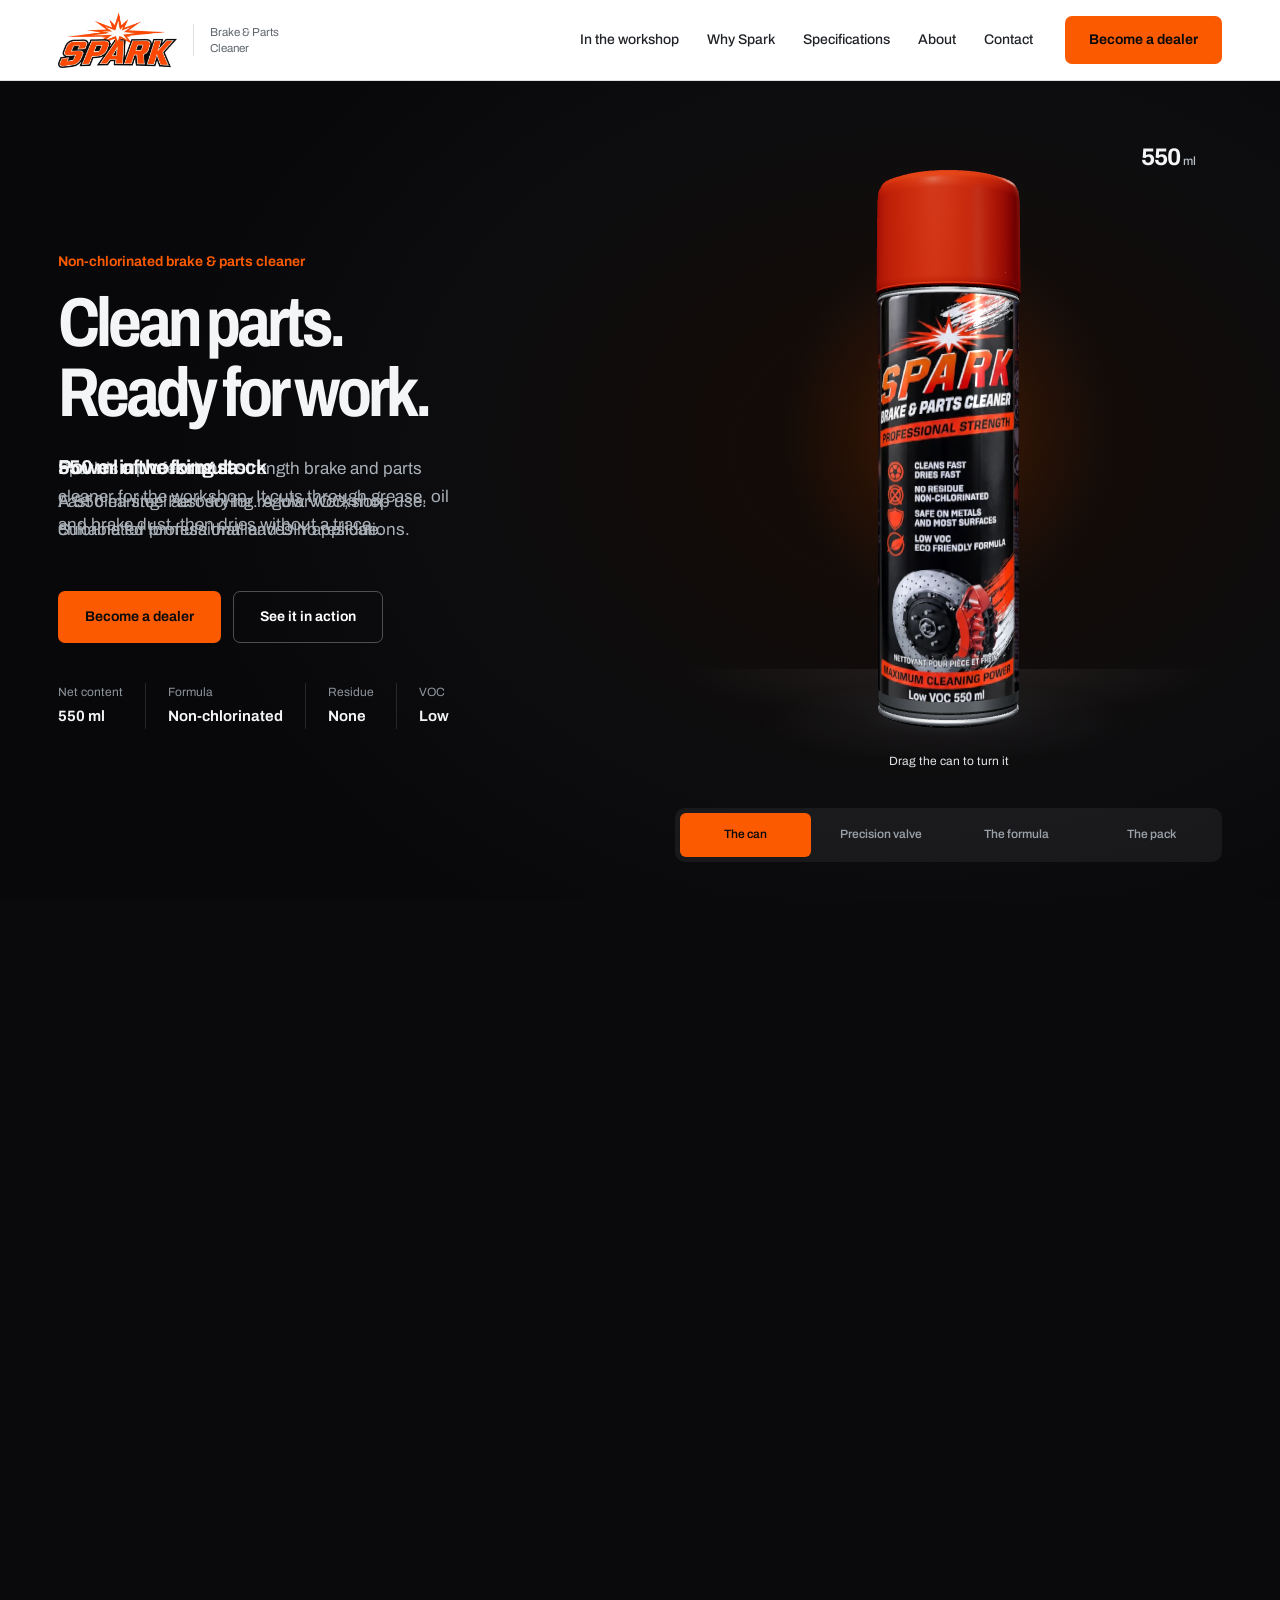
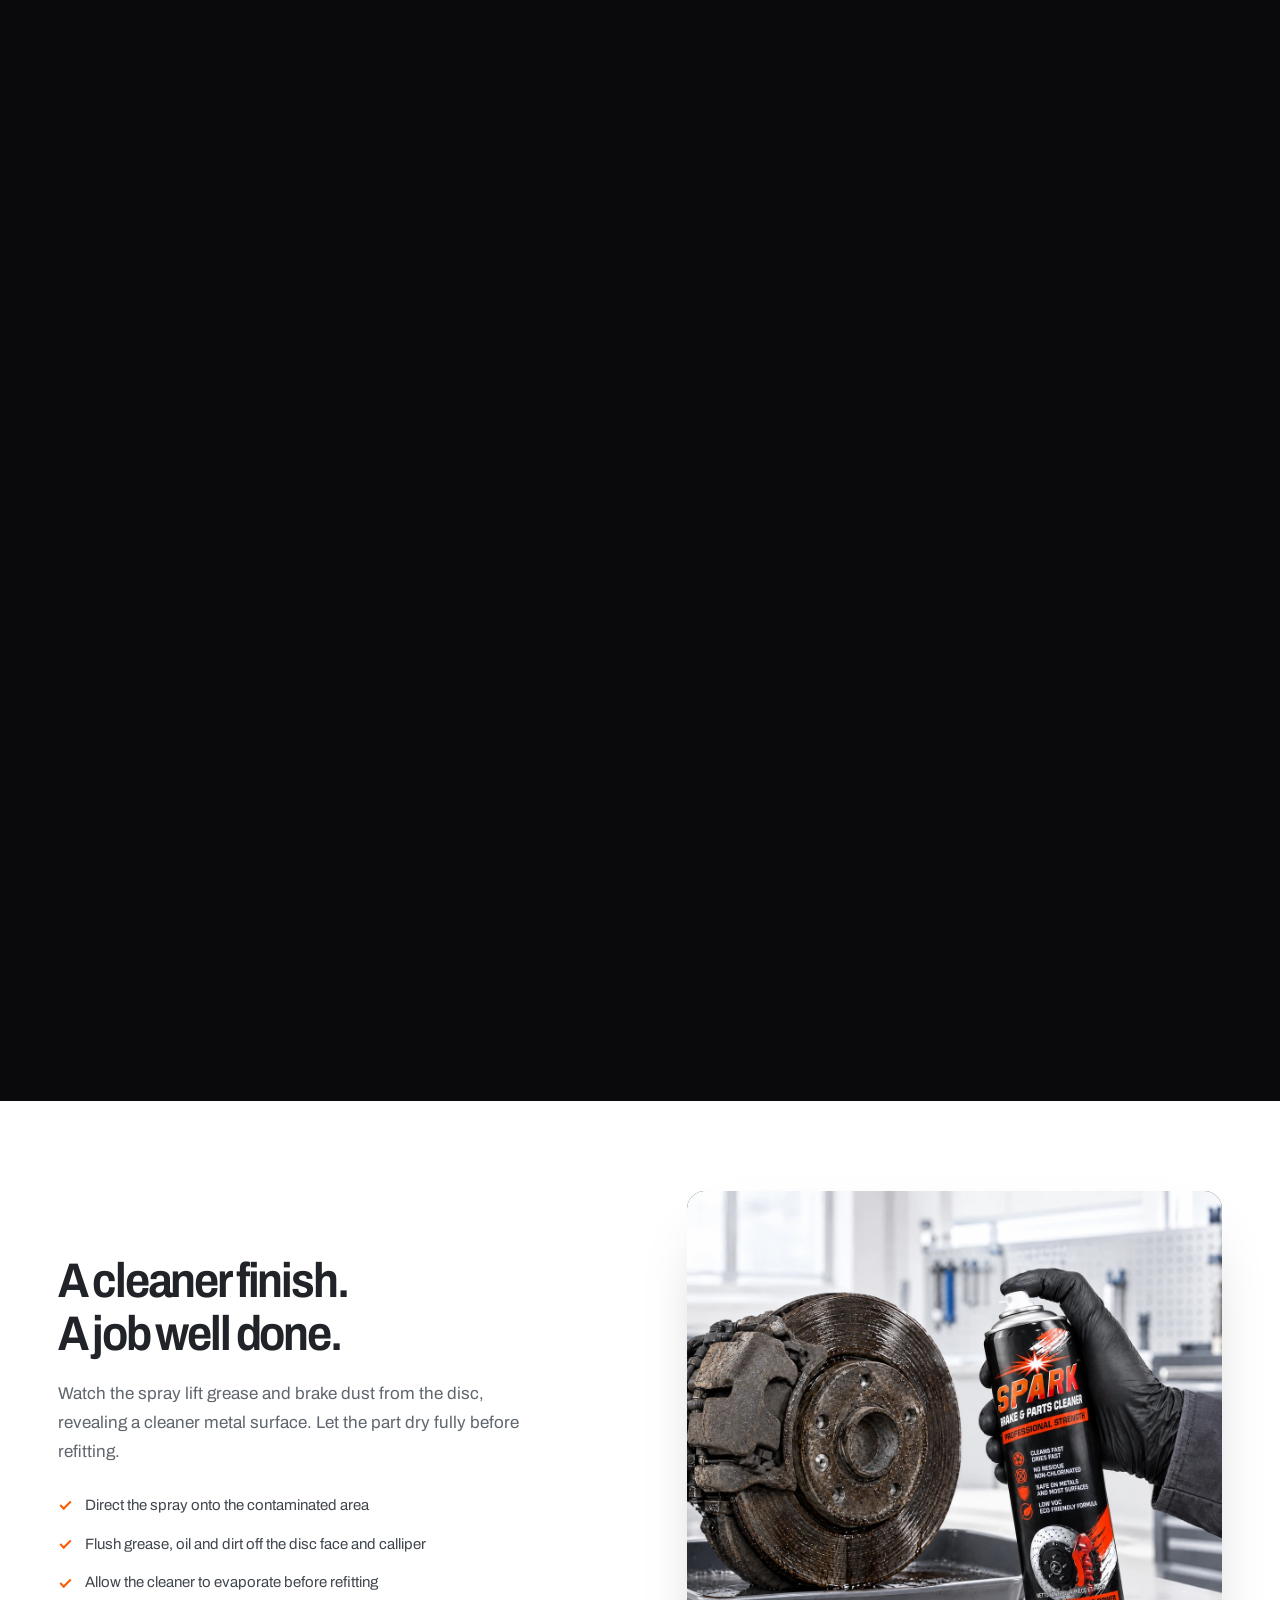
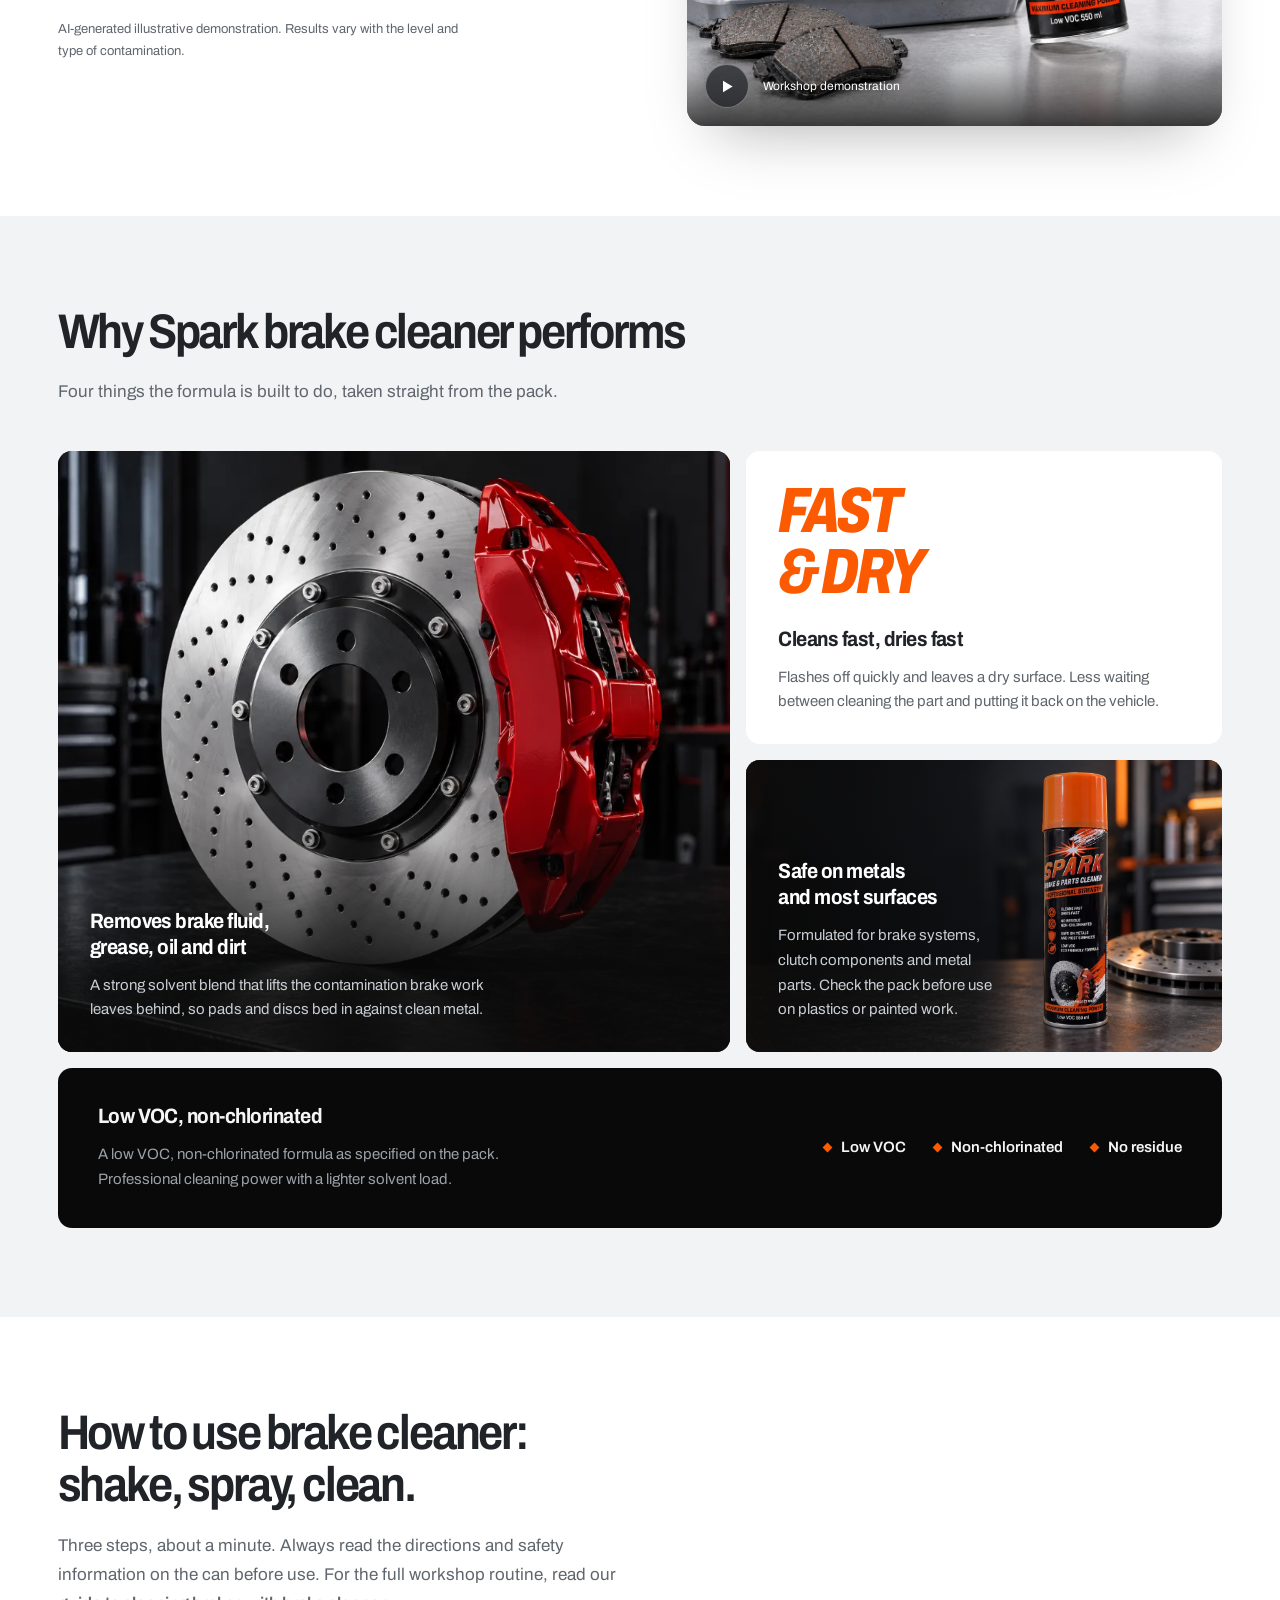
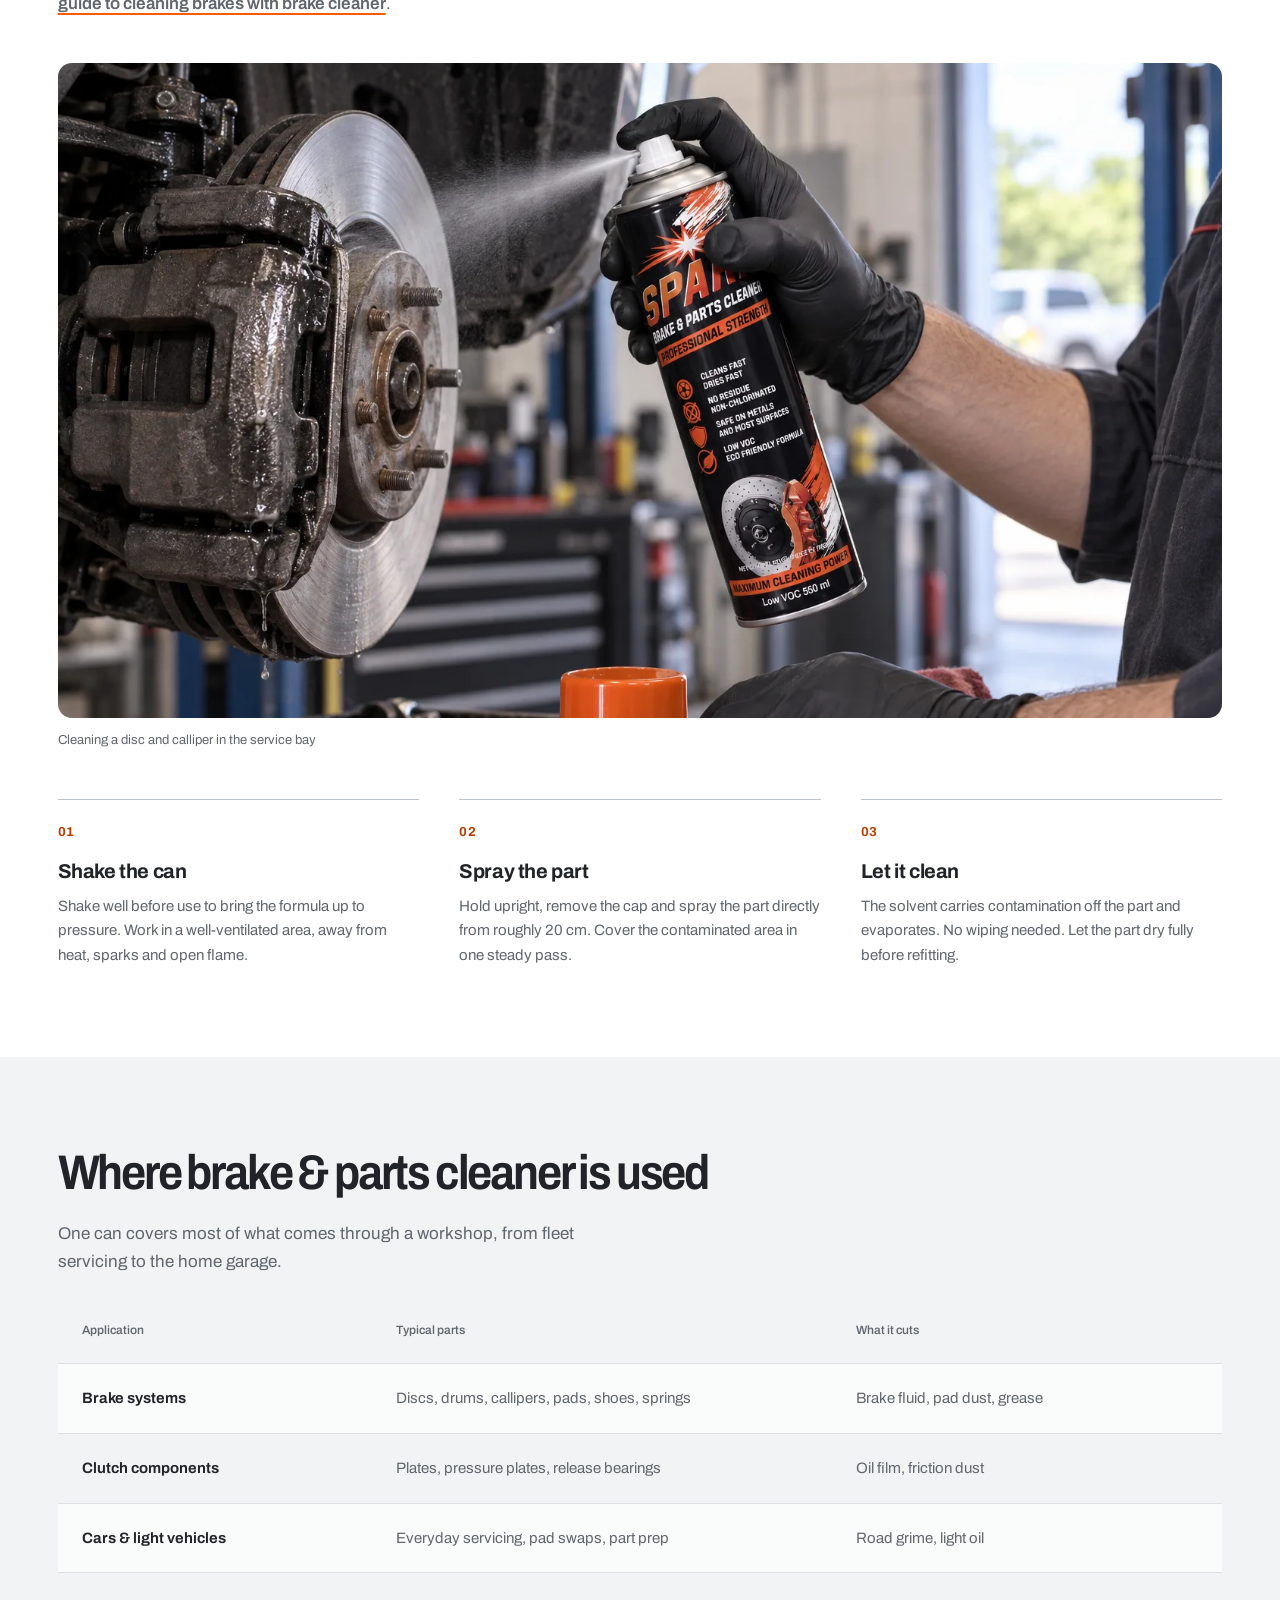
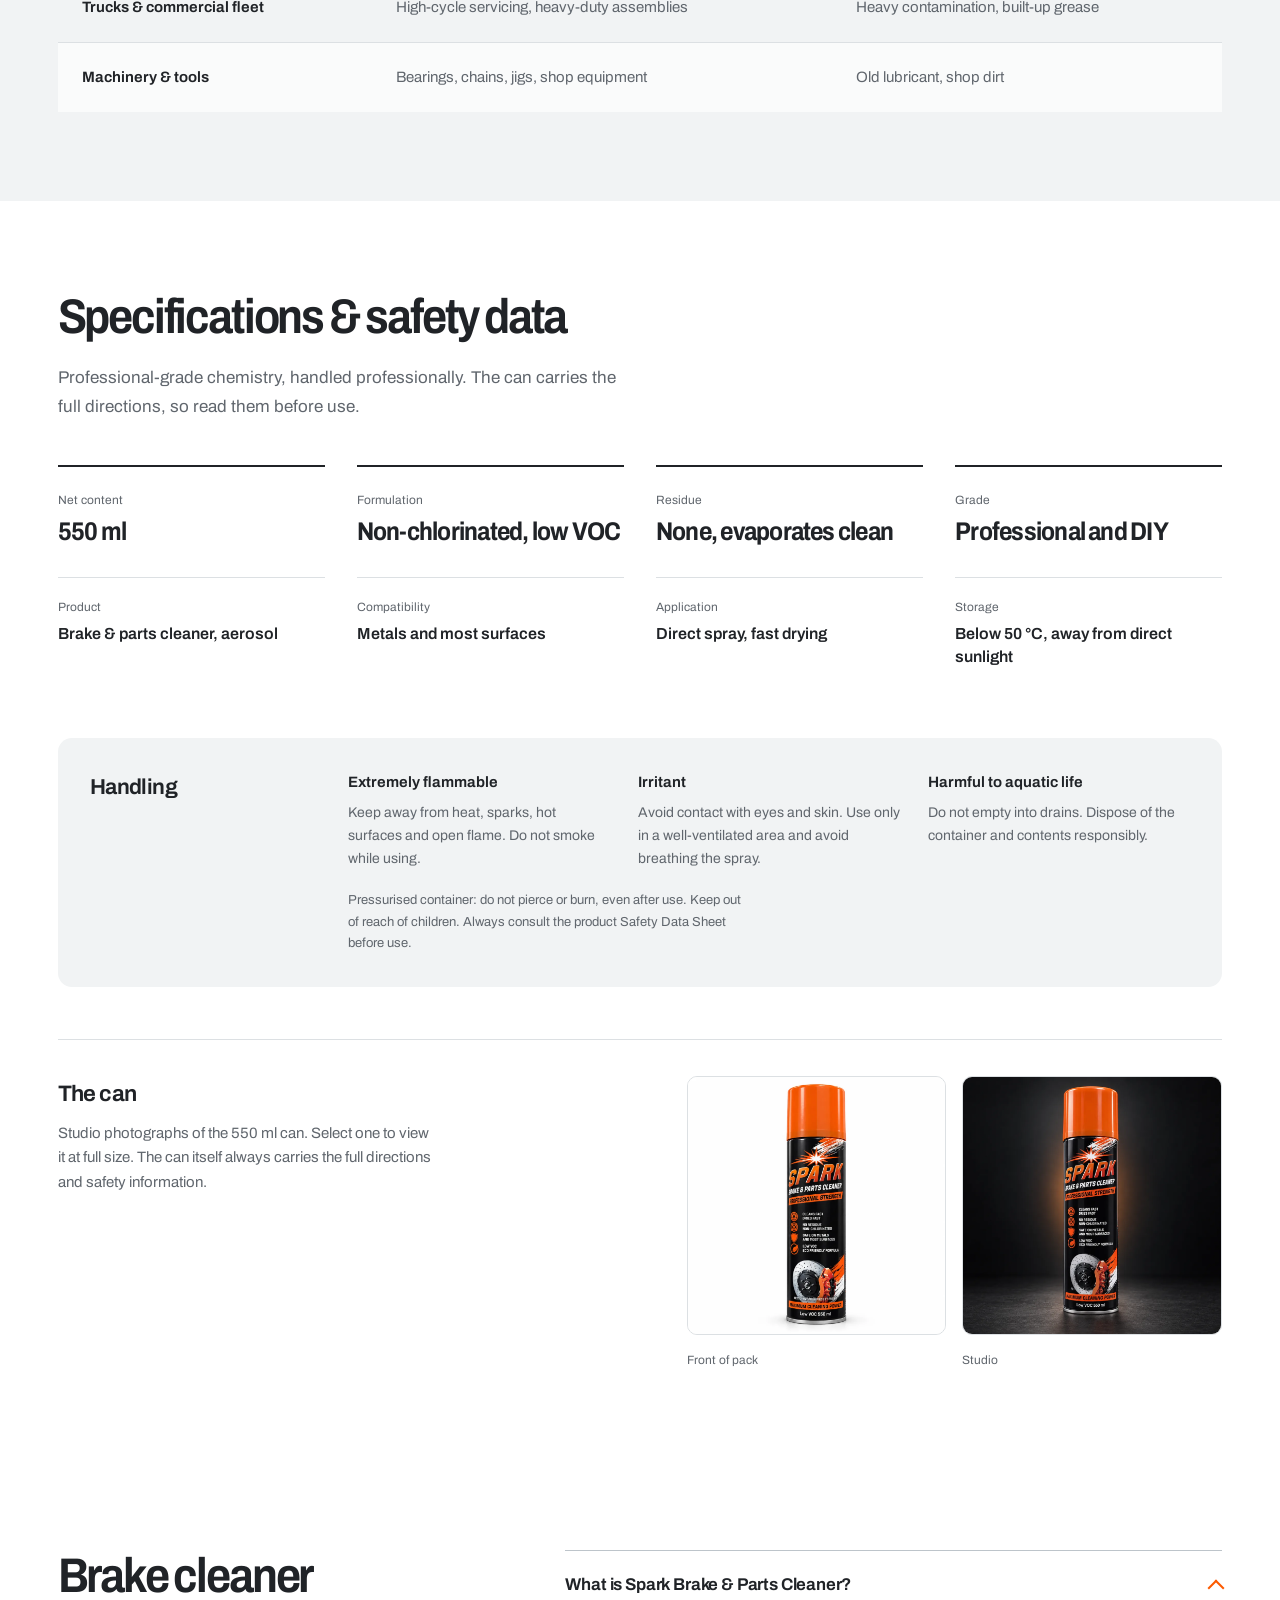
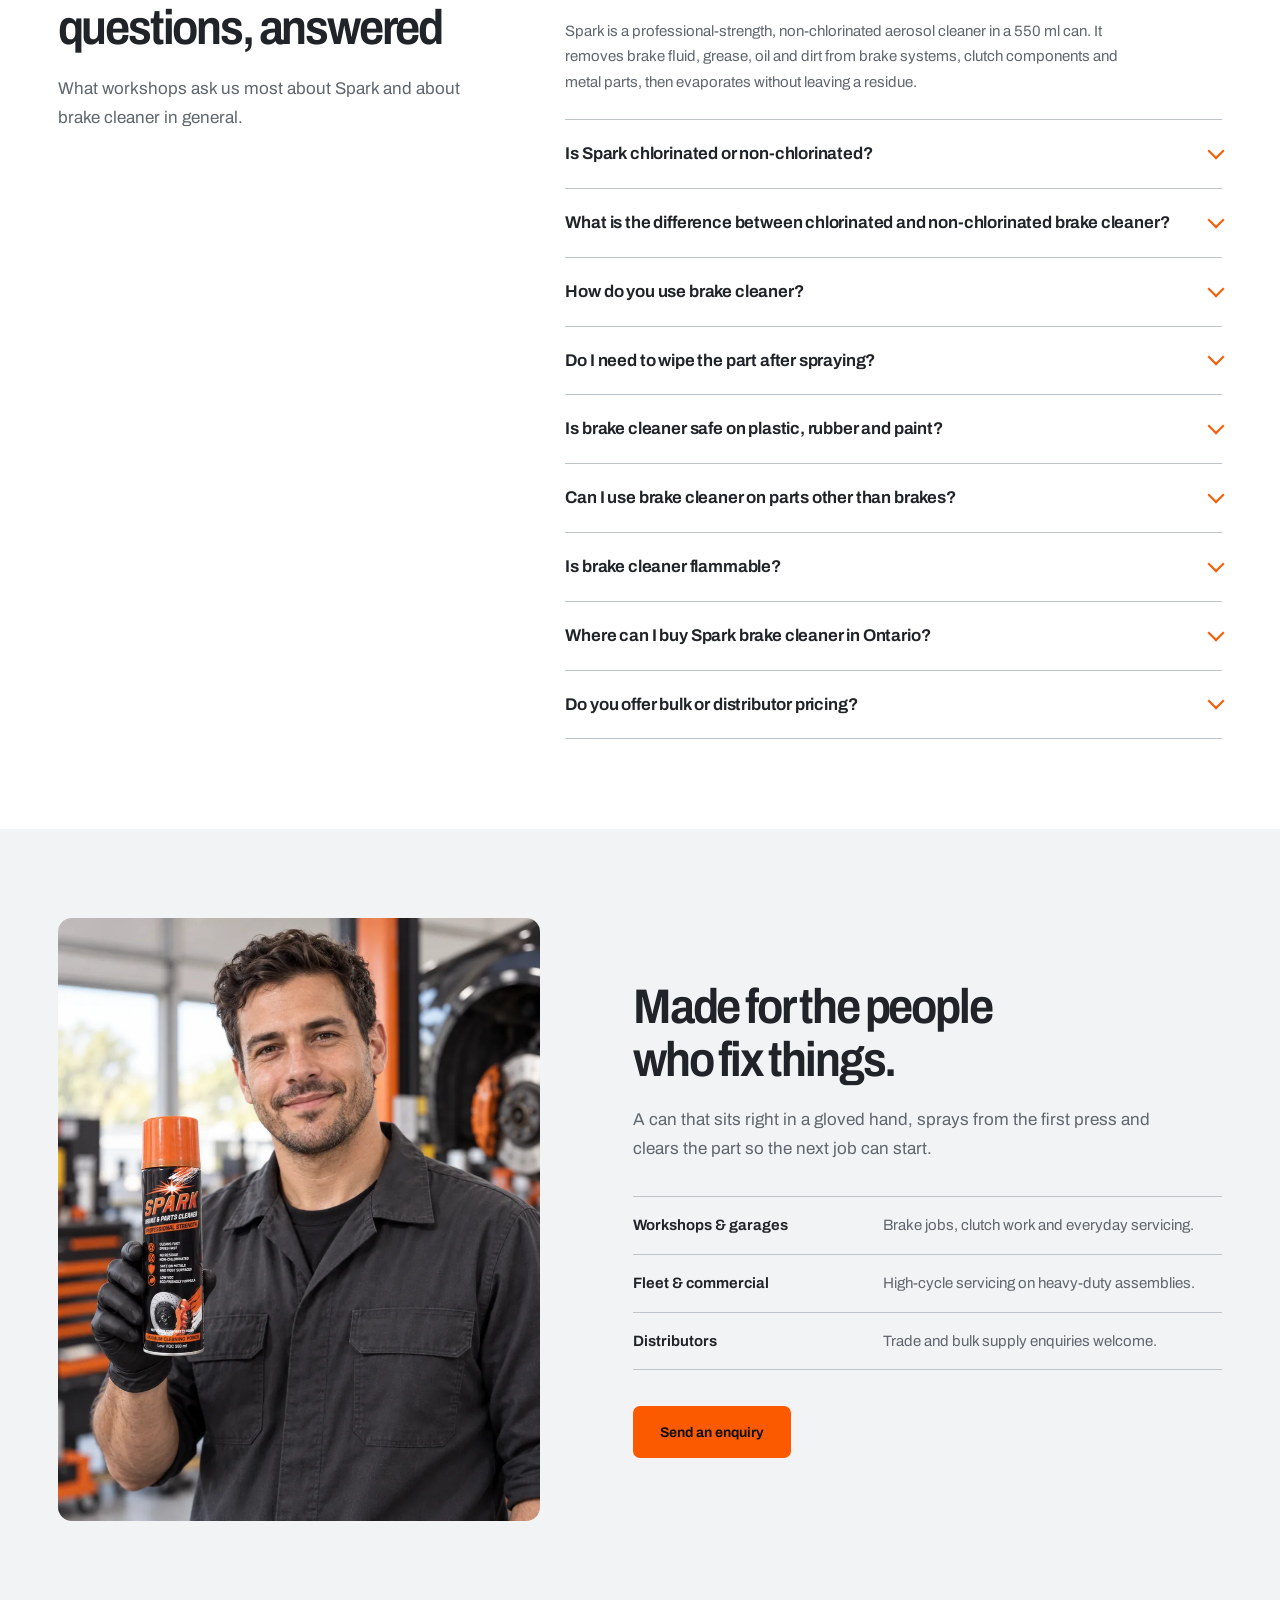
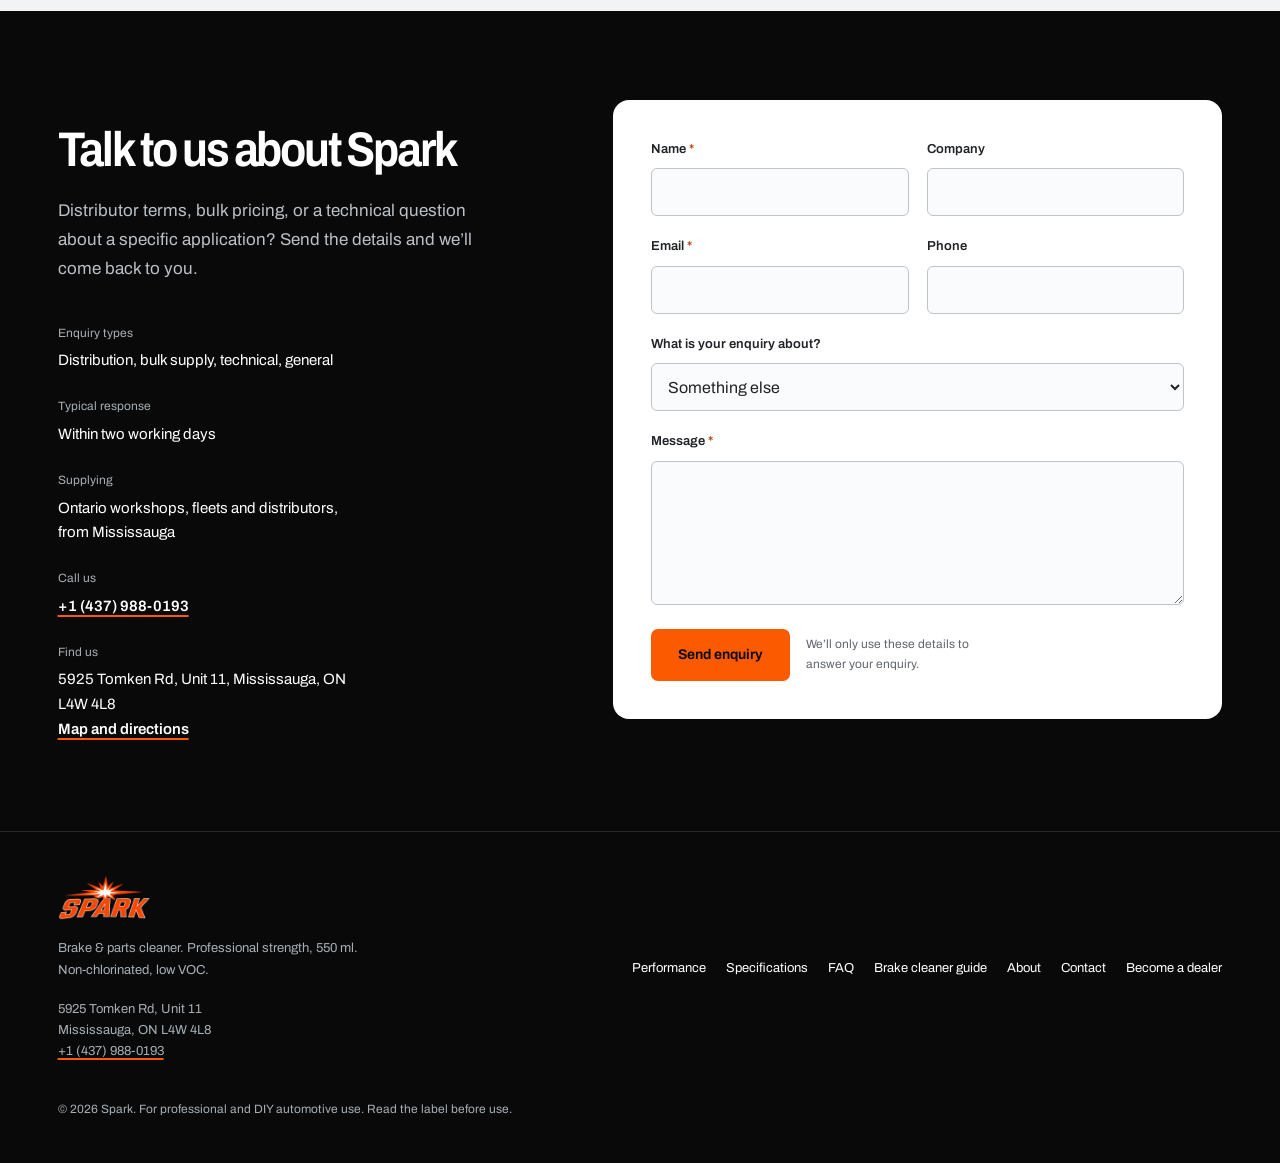
==== commit d733b044: "Install Google Tag Manager on every page Container GTM-KS6Z4S7H: script high in the head and the nos" ====
--- a/index.html
+++ b/index.html
@@ -4,6 +4,13 @@
 <meta charset="utf-8">
 <meta name="viewport" content="width=device-width, initial-scale=1">
 <meta name="google-site-verification" content="pc9QHPJHL6N-mTfstBYjqL0Rky5gxEINteX6yl1O40U" />
+<!-- Google Tag Manager -->
+<script>(function(w,d,s,l,i){w[l]=w[l]||[];w[l].push({'gtm.start':
+new Date().getTime(),event:'gtm.js'});var f=d.getElementsByTagName(s)[0],
+j=d.createElement(s),dl=l!='dataLayer'?'&l='+l:'';j.async=true;j.src=
+'https://www.googletagmanager.com/gtm.js?id='+i+dl;f.parentNode.insertBefore(j,f);
+})(window,document,'script','dataLayer','GTM-KS6Z4S7H');</script>
+<!-- End Google Tag Manager -->
 <!-- Google tag (gtag.js) -->
 <script async src="https://www.googletagmanager.com/gtag/js?id=G-R41JT9PP5W"></script>
 <script>
@@ -50,6 +57,10 @@
 <link rel="modulepreload" href="js/stage.js">
 </head>
 <body>
+<!-- Google Tag Manager (noscript) -->
+<noscript><iframe src="https://www.googletagmanager.com/ns.html?id=GTM-KS6Z4S7H"
+height="0" width="0" style="display:none;visibility:hidden"></iframe></noscript>
+<!-- End Google Tag Manager (noscript) -->
 
 <a class="skip" href="#main">Skip to content</a>
 
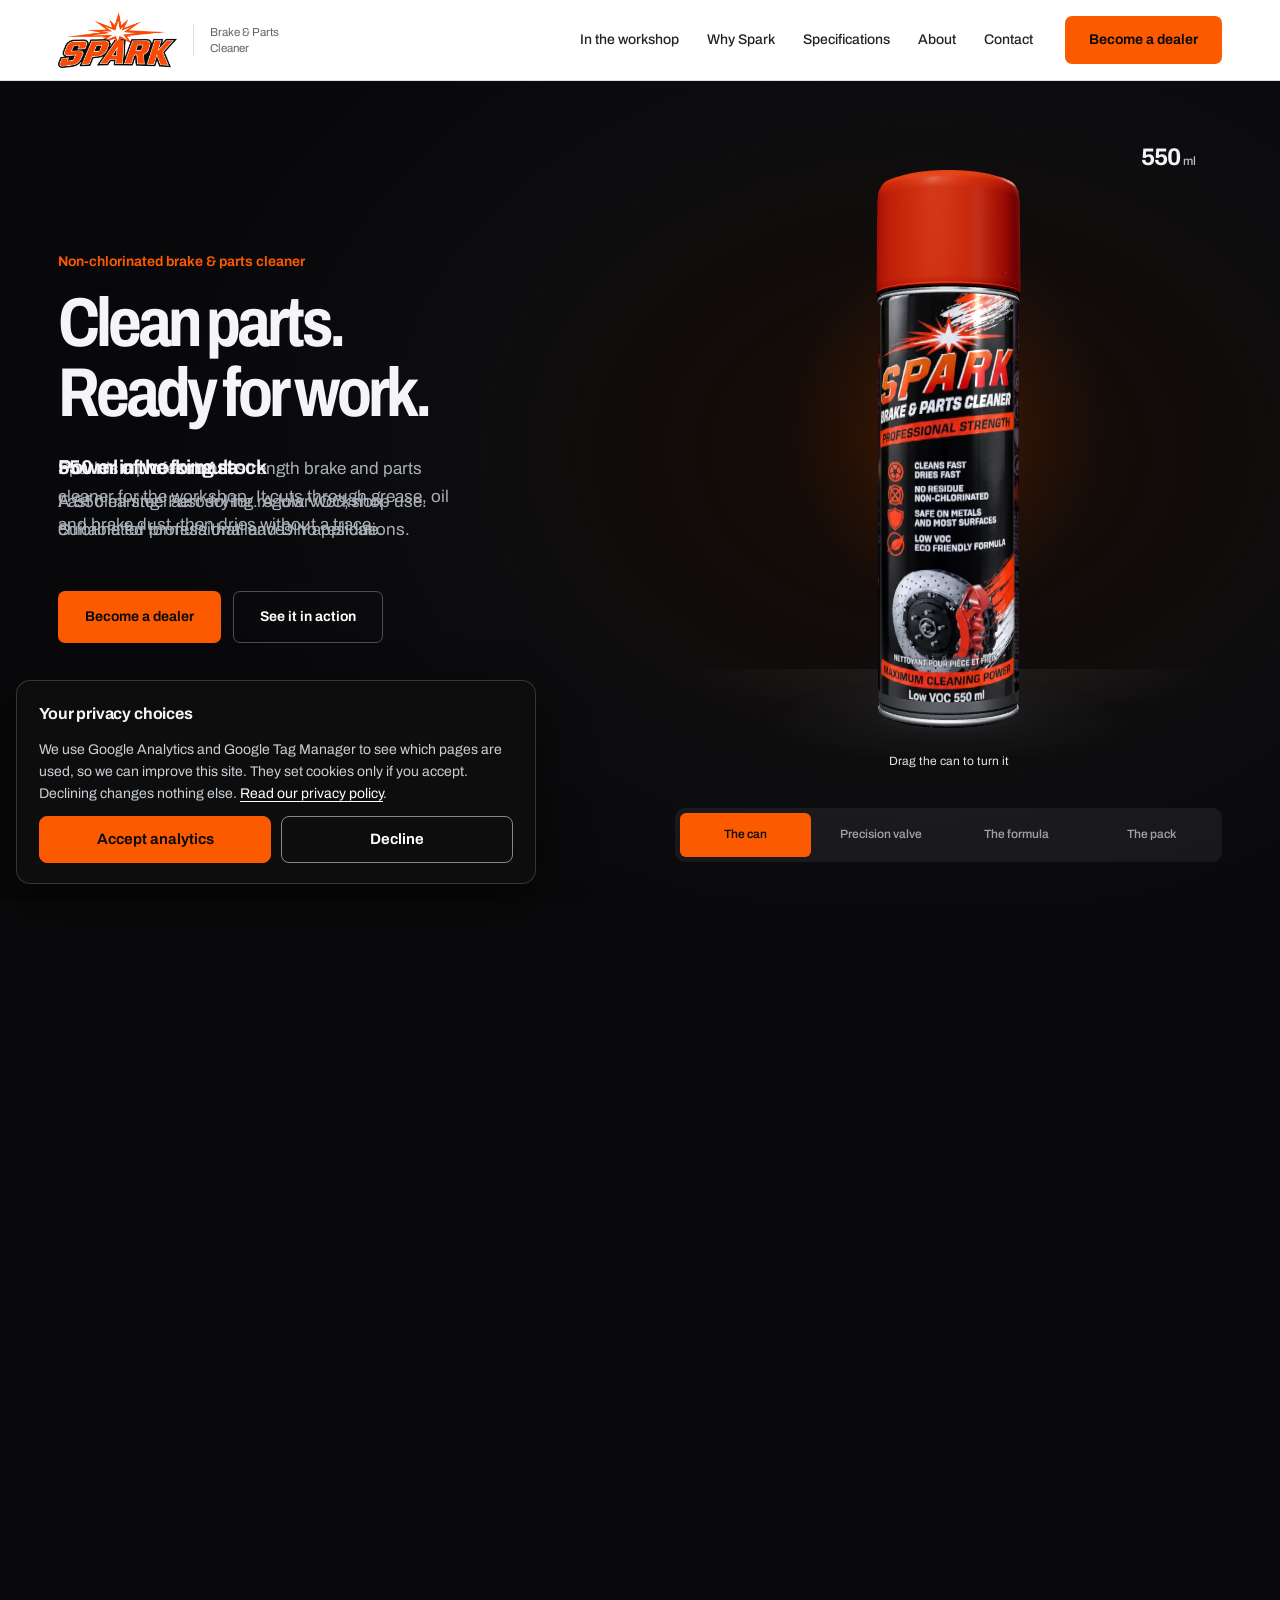
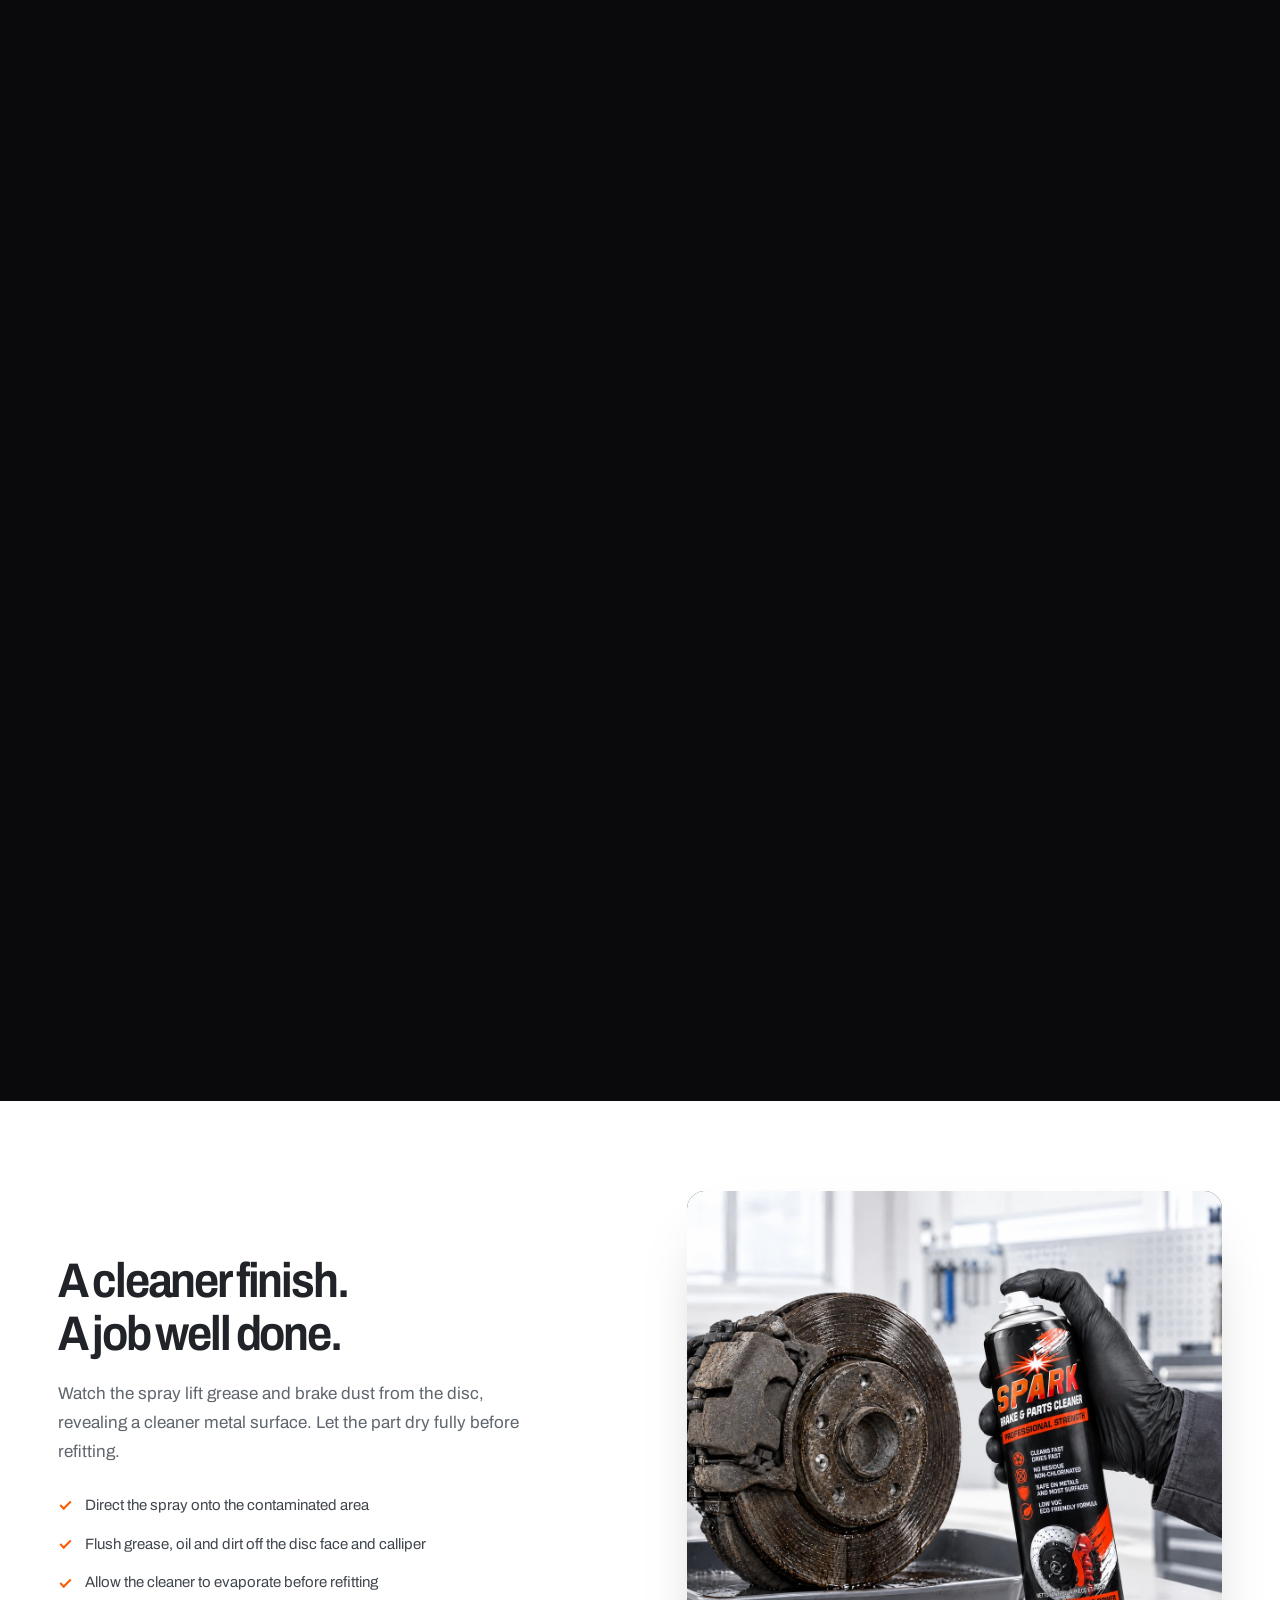
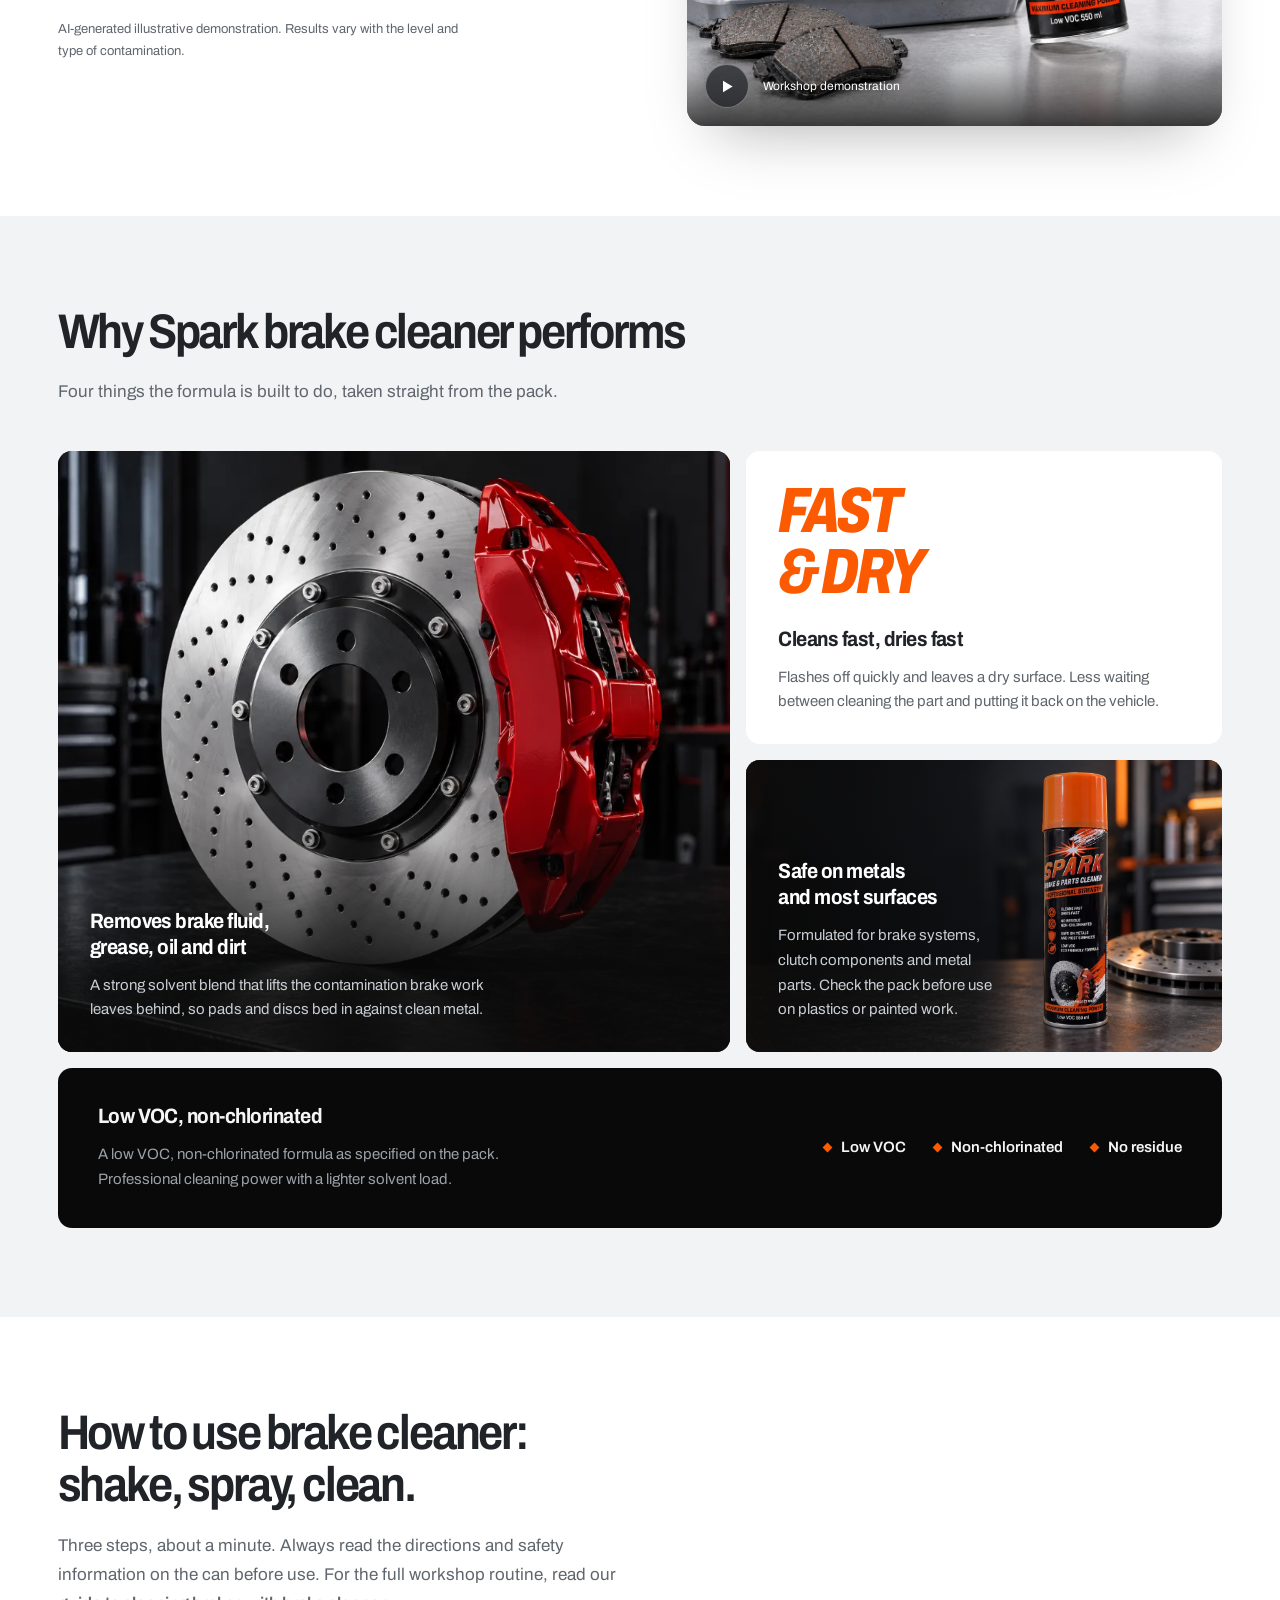
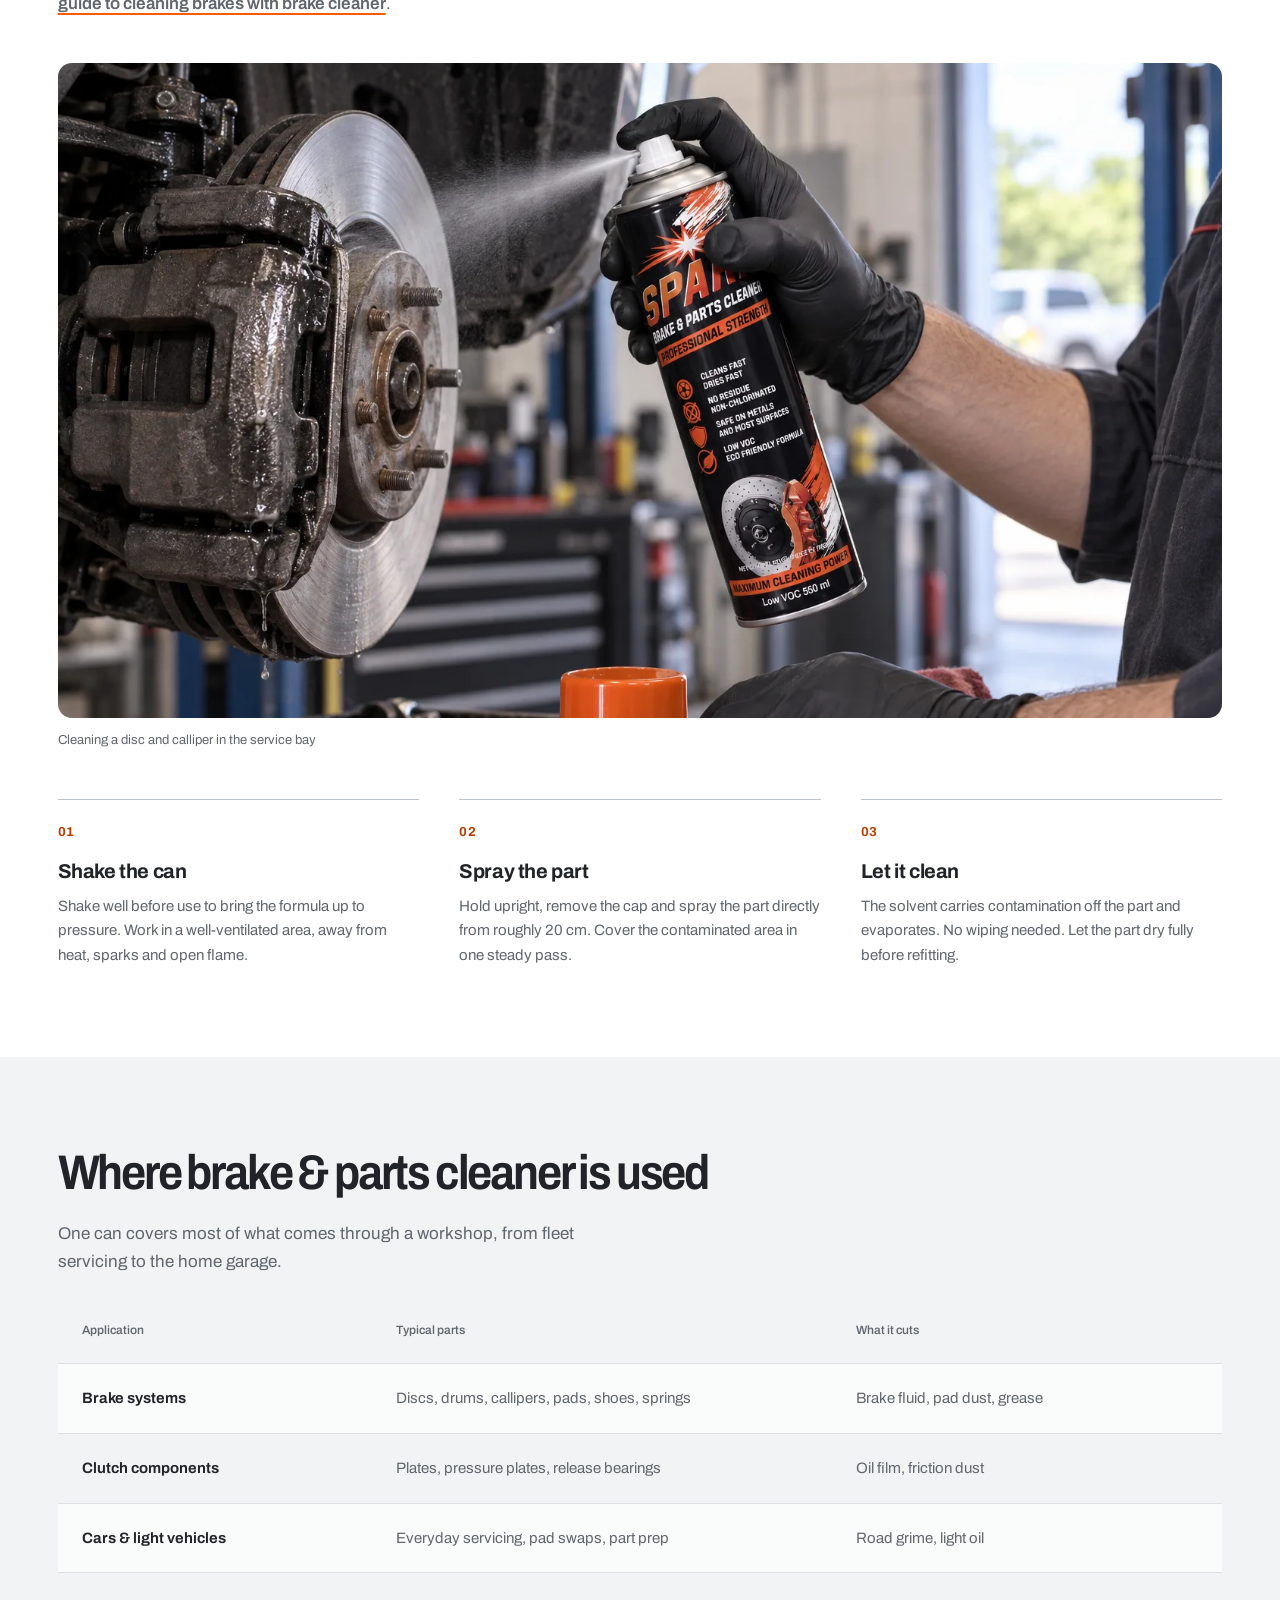
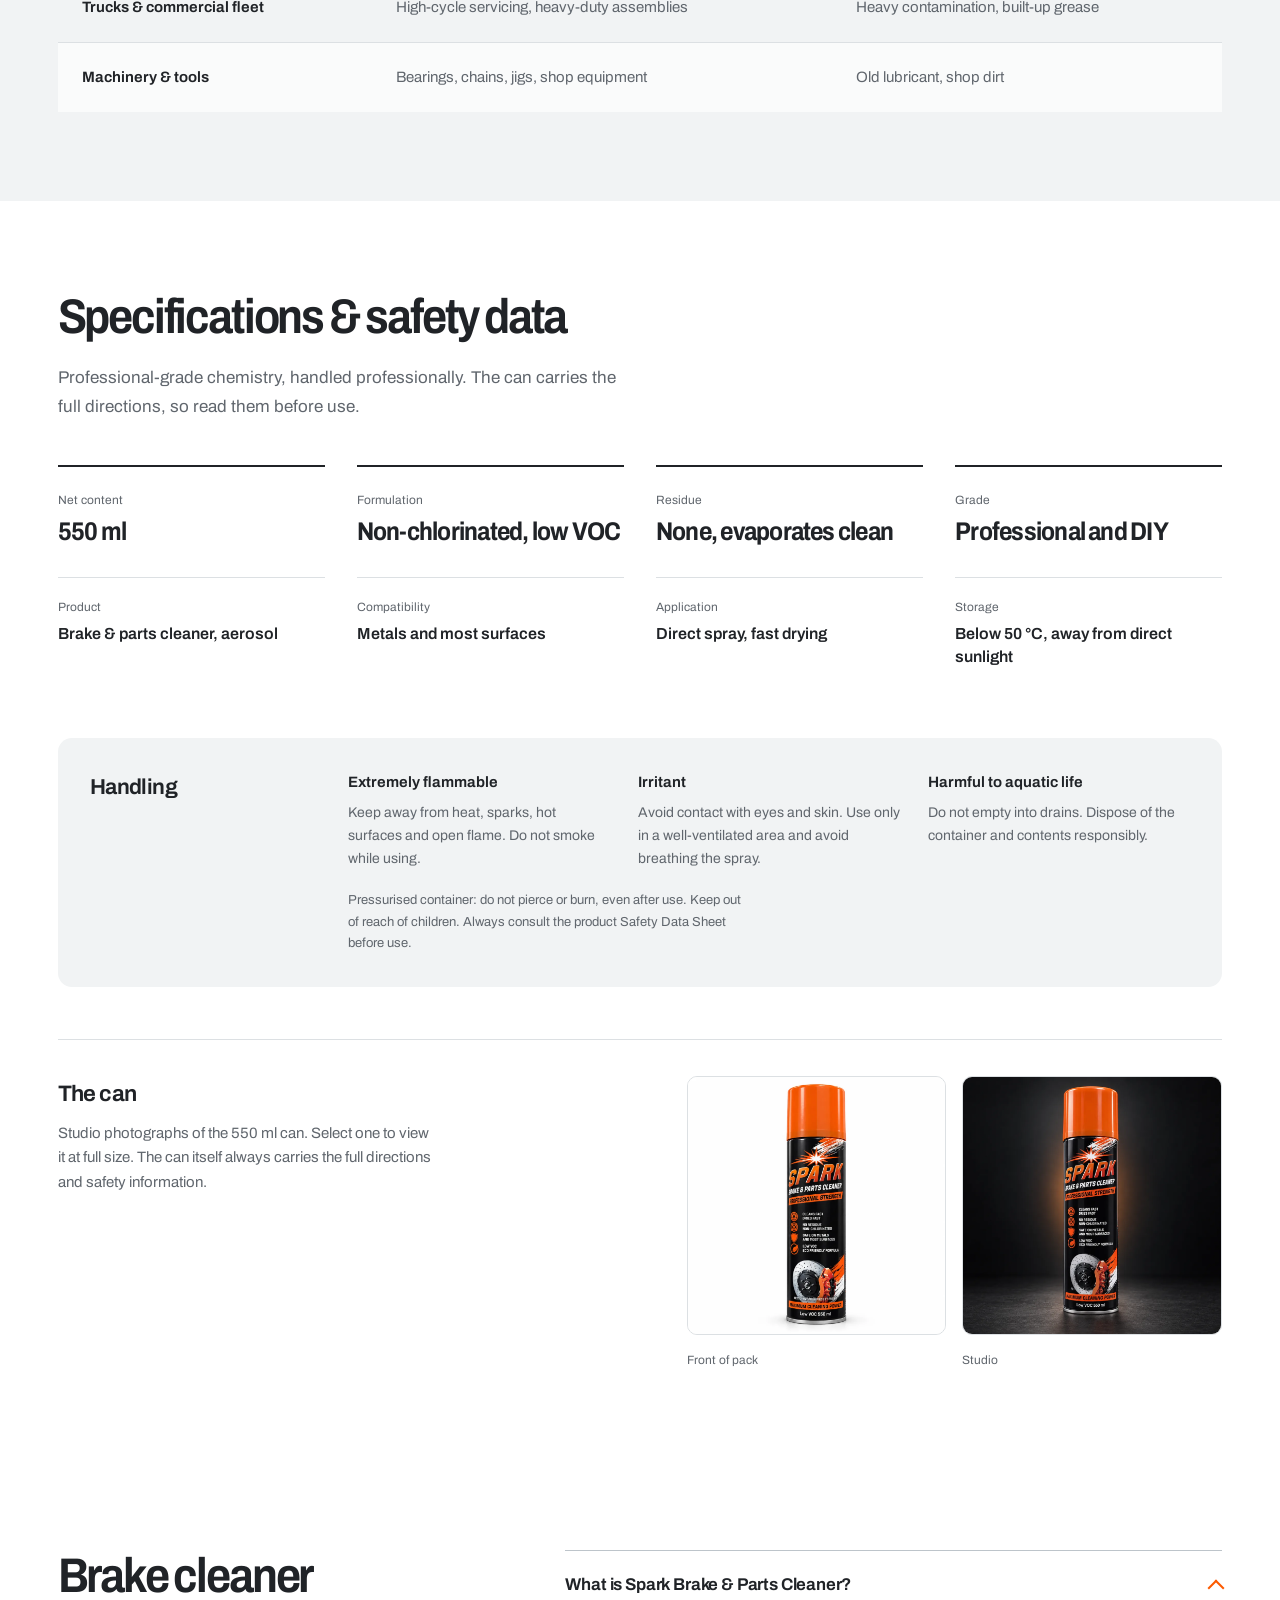
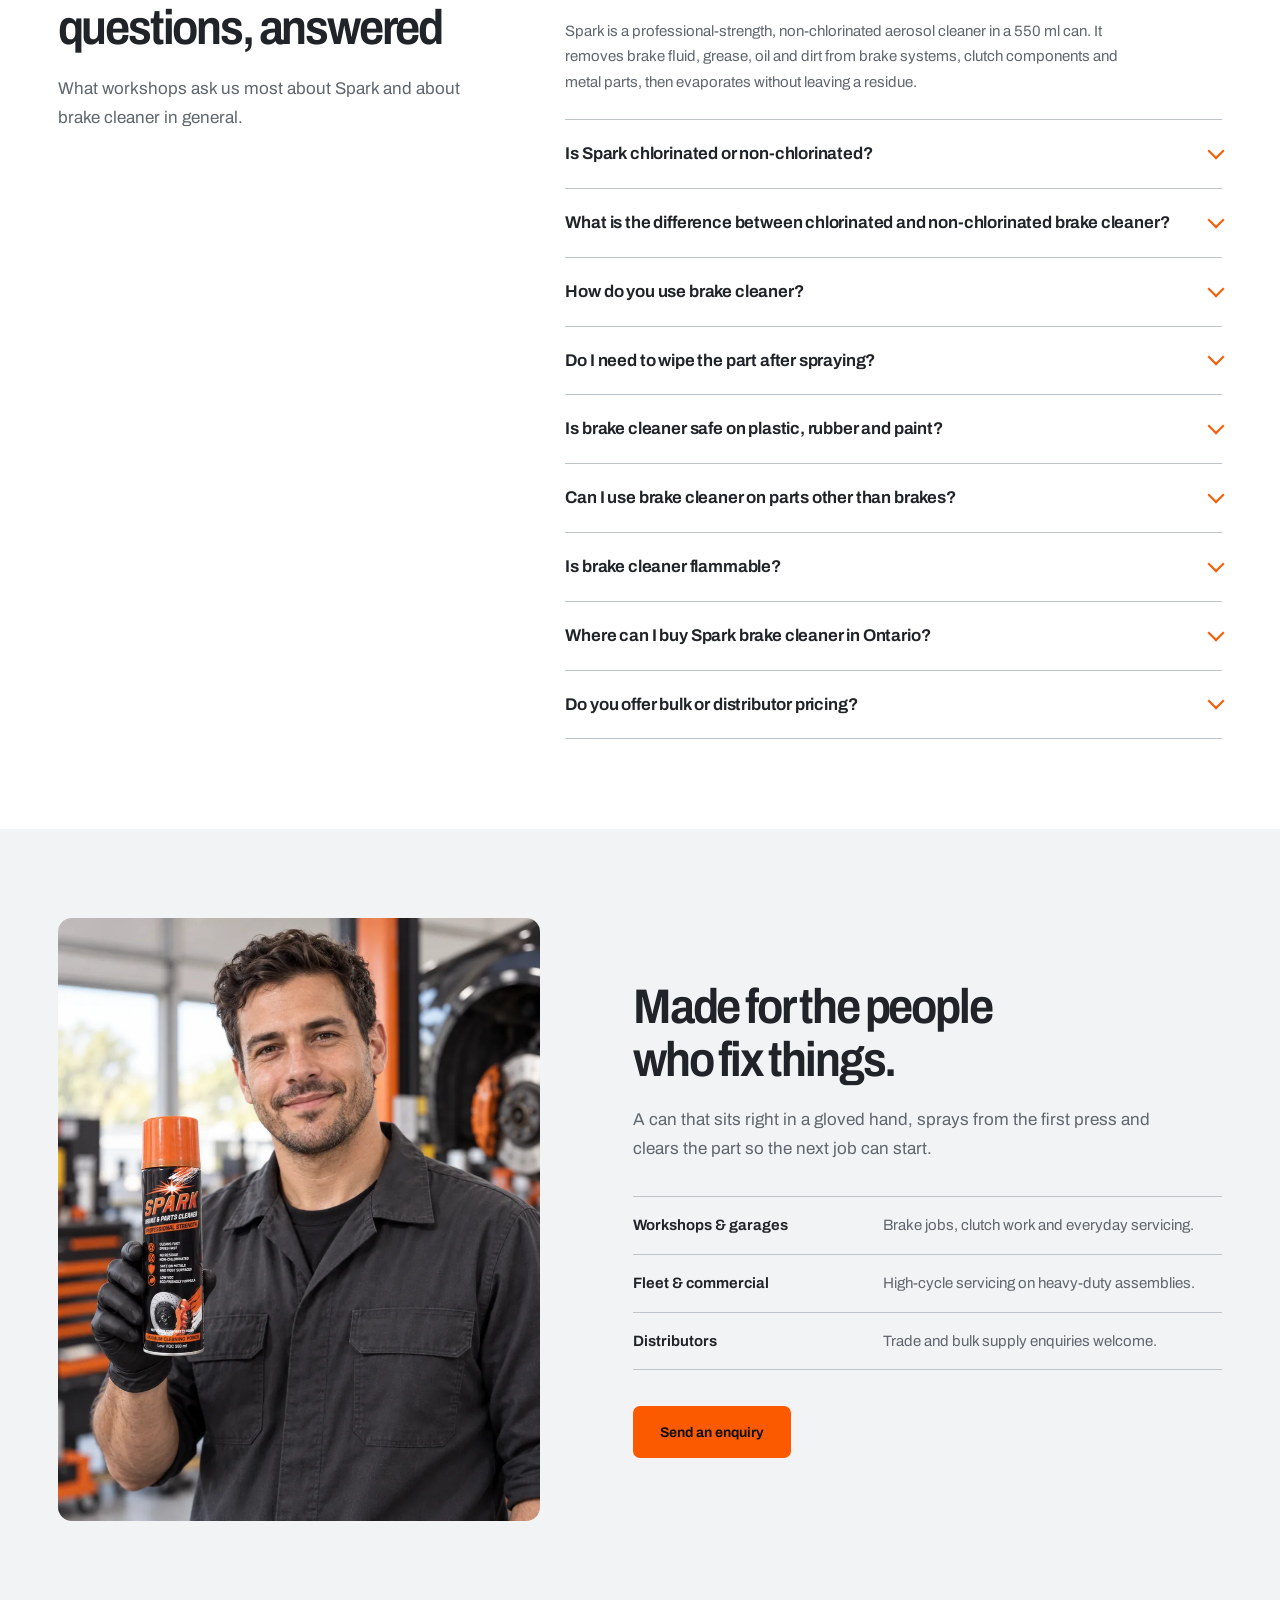
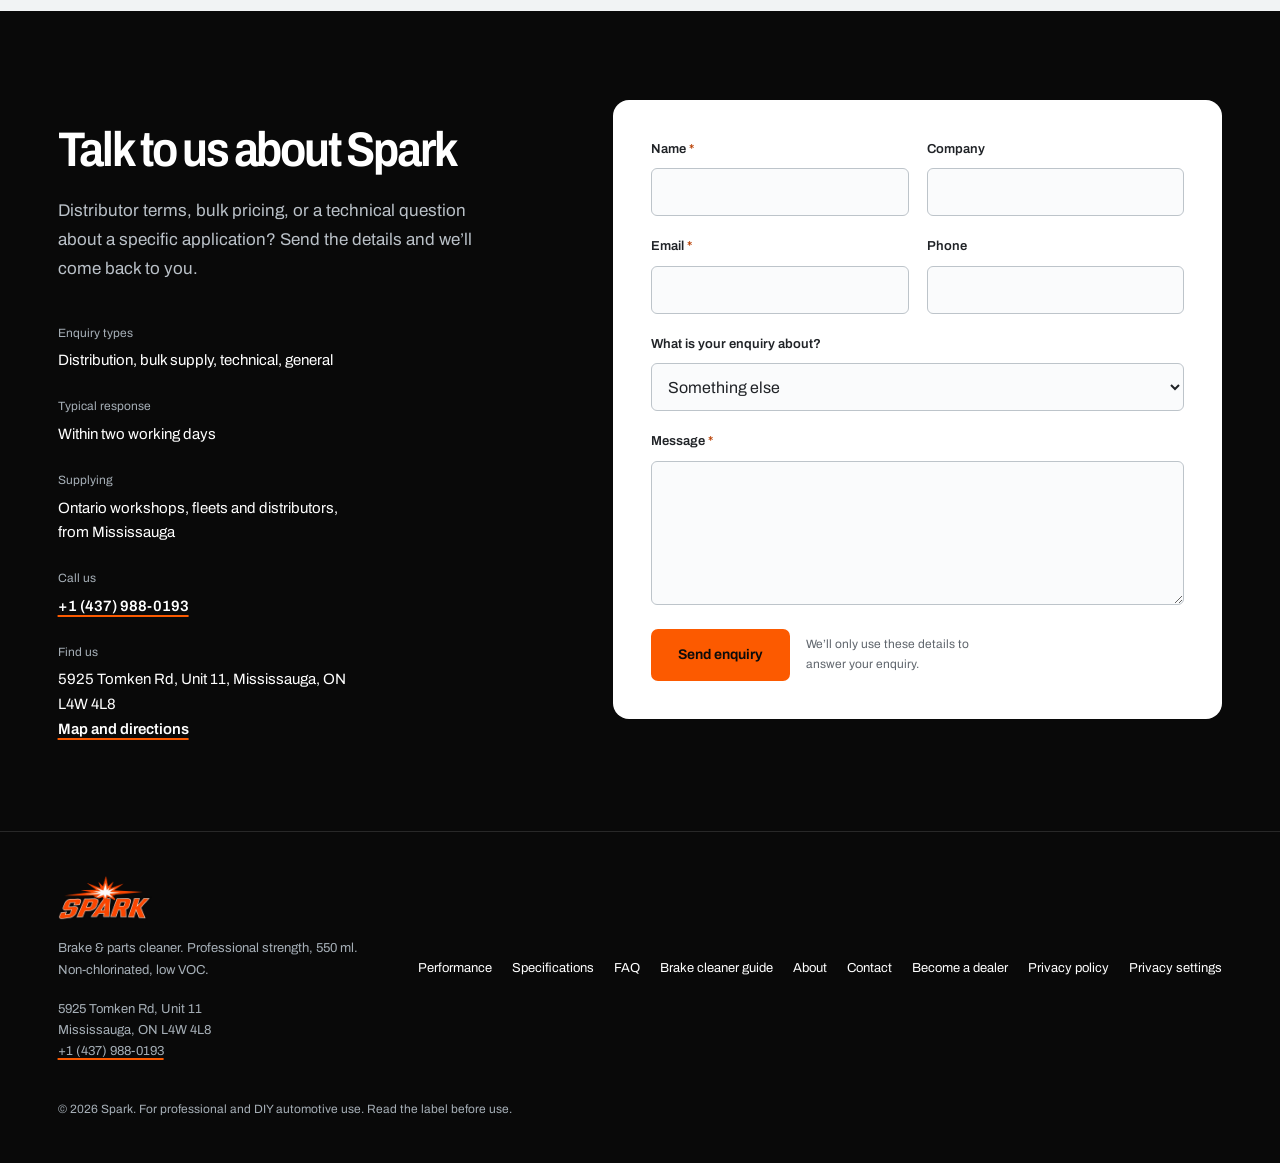
==== commit 96651cf6: "Add privacy policy and consent banner; send enquiry alerts by Gmail - Privacy policy at /privacy, li" ====
--- a/index.html
+++ b/index.html
@@ -4,22 +4,7 @@
 <meta charset="utf-8">
 <meta name="viewport" content="width=device-width, initial-scale=1">
 <meta name="google-site-verification" content="pc9QHPJHL6N-mTfstBYjqL0Rky5gxEINteX6yl1O40U" />
-<!-- Google Tag Manager -->
-<script>(function(w,d,s,l,i){w[l]=w[l]||[];w[l].push({'gtm.start':
-new Date().getTime(),event:'gtm.js'});var f=d.getElementsByTagName(s)[0],
-j=d.createElement(s),dl=l!='dataLayer'?'&l='+l:'';j.async=true;j.src=
-'https://www.googletagmanager.com/gtm.js?id='+i+dl;f.parentNode.insertBefore(j,f);
-})(window,document,'script','dataLayer','GTM-KS6Z4S7H');</script>
-<!-- End Google Tag Manager -->
-<!-- Google tag (gtag.js) -->
-<script async src="https://www.googletagmanager.com/gtag/js?id=G-R41JT9PP5W"></script>
-<script>
-  window.dataLayer = window.dataLayer || [];
-  function gtag(){dataLayer.push(arguments);}
-  gtag('js', new Date());
-
-  gtag('config', 'G-R41JT9PP5W');
-</script>
+<script src="js/consent.js" defer></script>
 <title>Non-Chlorinated Brake Cleaner 550 ml | Spark, Mississauga ON</title>
 <meta name="description" content="Spark is a non-chlorinated, low VOC brake and parts cleaner in a 550 ml aerosol. No residue. Supplied to Ontario workshops, fleets and distributors.">
 <link rel="canonical" href="https://sparkbrakeclean.com/">
@@ -57,10 +42,6 @@
 <link rel="modulepreload" href="js/stage.js">
 </head>
 <body>
-<!-- Google Tag Manager (noscript) -->
-<noscript><iframe src="https://www.googletagmanager.com/ns.html?id=GTM-KS6Z4S7H"
-height="0" width="0" style="display:none;visibility:hidden"></iframe></noscript>
-<!-- End Google Tag Manager (noscript) -->
 
 <a class="skip" href="#main">Skip to content</a>
 
@@ -539,6 +520,8 @@
       <a href="/about">About</a>
       <a href="/contact">Contact</a>
       <a href="/become-a-dealer">Become a dealer</a>
+      <a href="/privacy">Privacy policy</a>
+      <button type="button" data-privacy-settings>Privacy settings</button>
     </nav>
     <p class="foot__legal">&copy; <span id="year">2026</span> Spark. For professional and DIY automotive use. Read the label before use.</p>
   </div>
--- a/css/site.css
+++ b/css/site.css
@@ -429,3 +429,27 @@
 .notfound__code{margin-bottom:10px;font-size:.875rem;font-weight:700;letter-spacing:.08em;color:var(--spark-ink)}
 .notfound__actions{display:flex;flex-wrap:wrap;gap:12px;margin-top:32px}
 @media(max-width:699px){.notfound__actions{display:grid}}
+
+/* ============================================================
+   privacy choices (js/consent.js)
+   ============================================================ */
+.consent{position:fixed;z-index:100;left:16px;right:16px;bottom:max(16px,env(safe-area-inset-bottom));max-width:520px;display:grid;gap:12px;padding:20px 22px;border-radius:14px;background:#0d0d0d;color:#f4f5f6;border:1px solid #ffffff2b;box-shadow:0 18px 50px #0000008c}
+.consent[hidden]{display:none}
+.consent__title{font-size:1rem;font-weight:700;letter-spacing:-.01em}
+.consent__title:focus{outline:0}
+.consent__title:focus-visible{outline:2px solid #fff;outline-offset:3px;border-radius:4px}
+.consent__text{font-size:.875rem;line-height:1.55;color:#c9d0d6}
+.consent__text a{color:#fff;text-decoration:underline;text-underline-offset:3px}
+.consent__status{font-size:.8125rem;color:#ffb68a}
+.consent__status:empty{display:none}
+.consent__actions{display:flex;flex-wrap:wrap;gap:10px}
+.consent__btn{flex:1 1 140px;min-height:44px;padding:10px 16px;border-radius:8px;border:1.5px solid #ffffff80;background:transparent;color:#fff;font:inherit;font-size:.9375rem;font-weight:650;cursor:pointer}
+.consent__btn:hover{background:#ffffff1a}
+.consent__btn--accept{border-color:var(--spark);background:var(--spark);color:#0b0b0b}
+.consent__btn--accept:hover{background:var(--spark-dark)}
+.consent__btn:focus-visible{outline:3px solid #fff;outline-offset:2px}
+.foot__links button{padding:0;border:0;background:none;color:inherit;font:inherit;cursor:pointer}
+.foot__links button:hover{color:#fff;text-decoration:underline}
+.foot__links button:focus-visible{outline:2px solid #fff;outline-offset:3px;border-radius:2px}
+@media (max-width:560px){.consent{left:10px;right:10px;padding:18px}}
+@media print{.consent{display:none}}
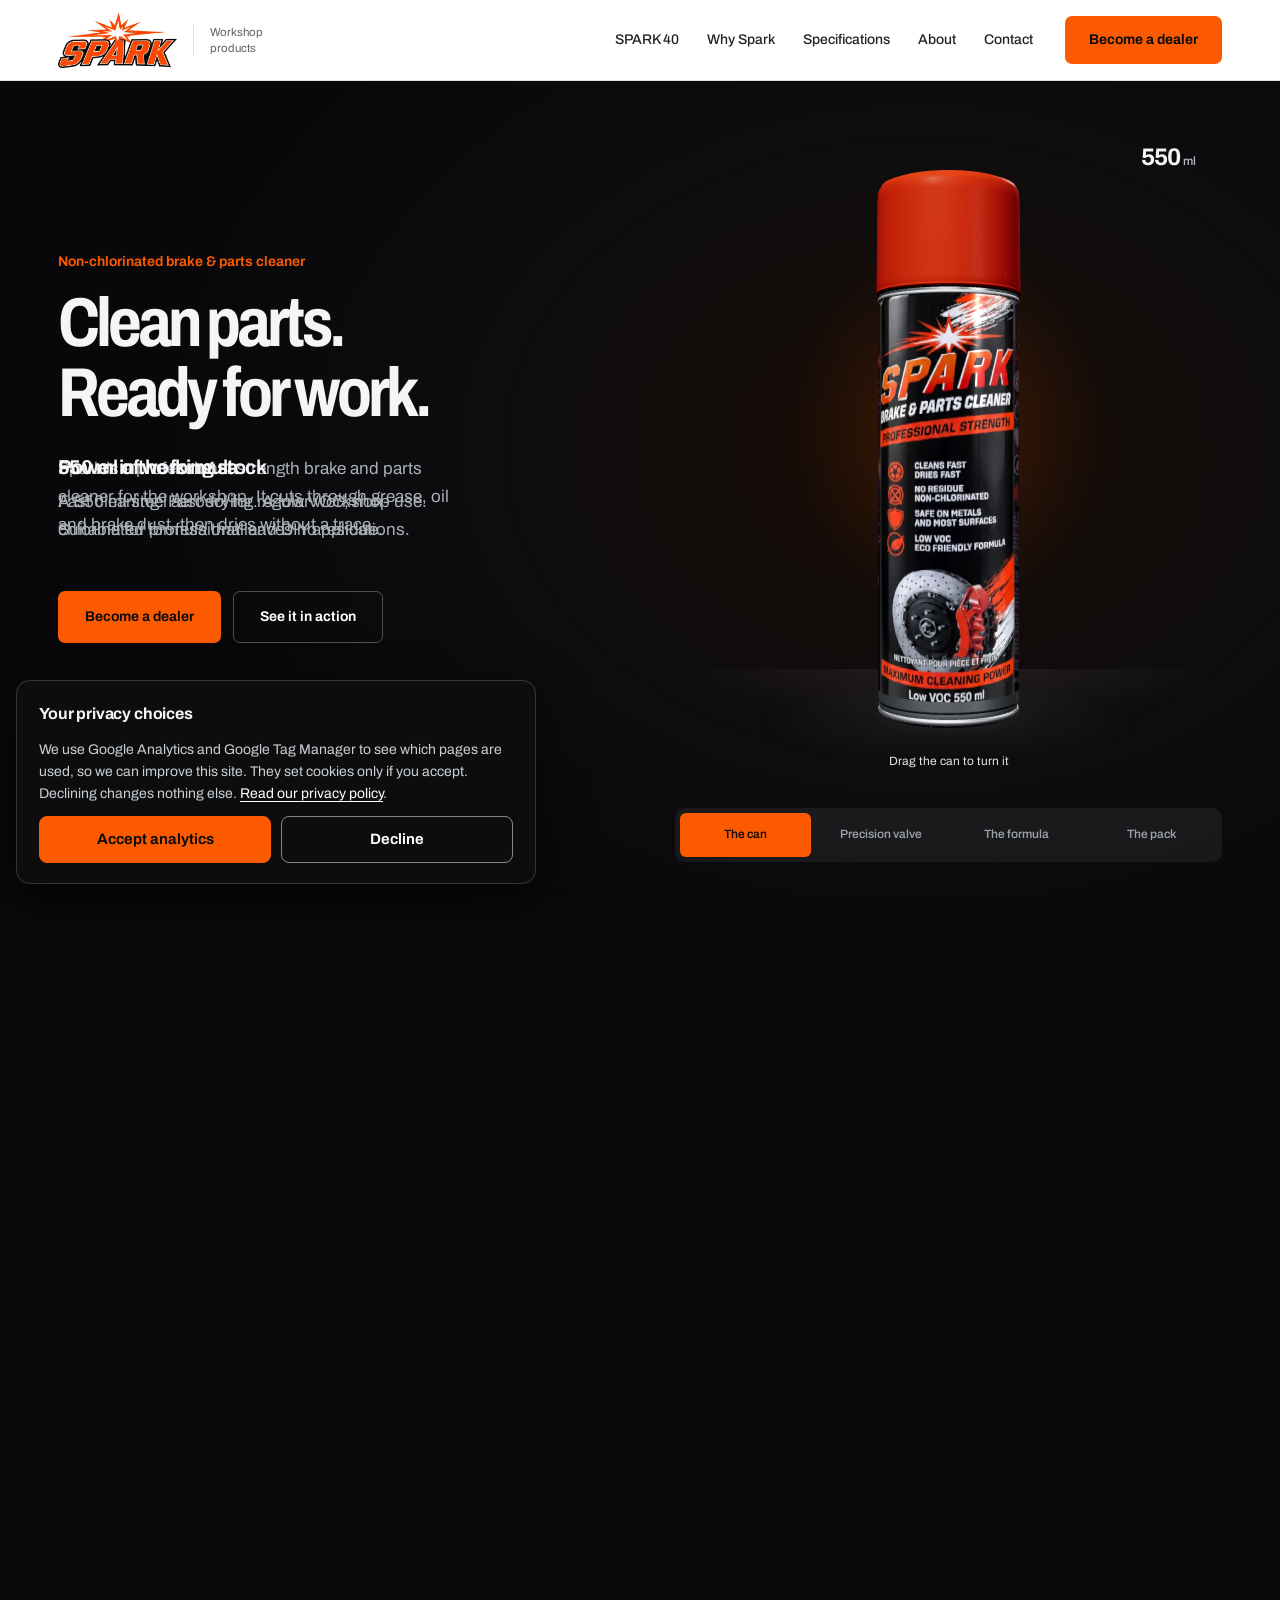
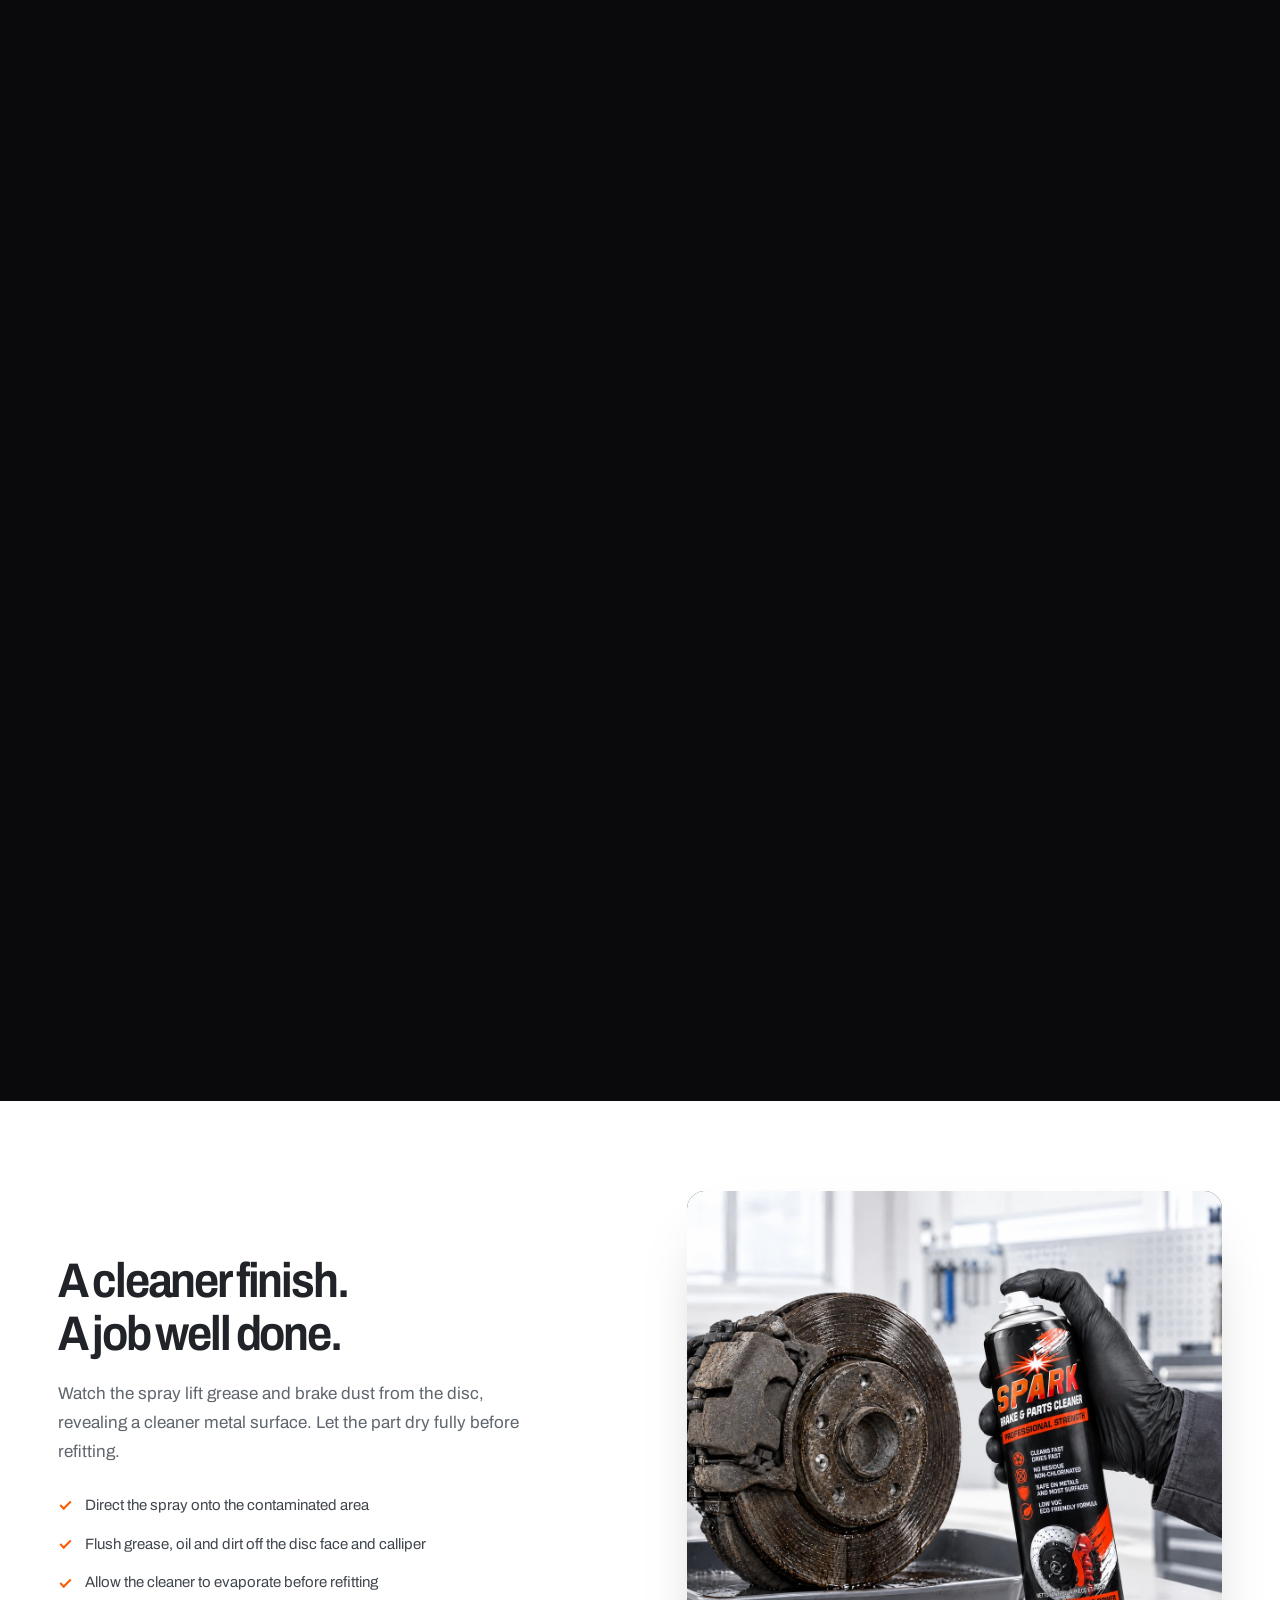
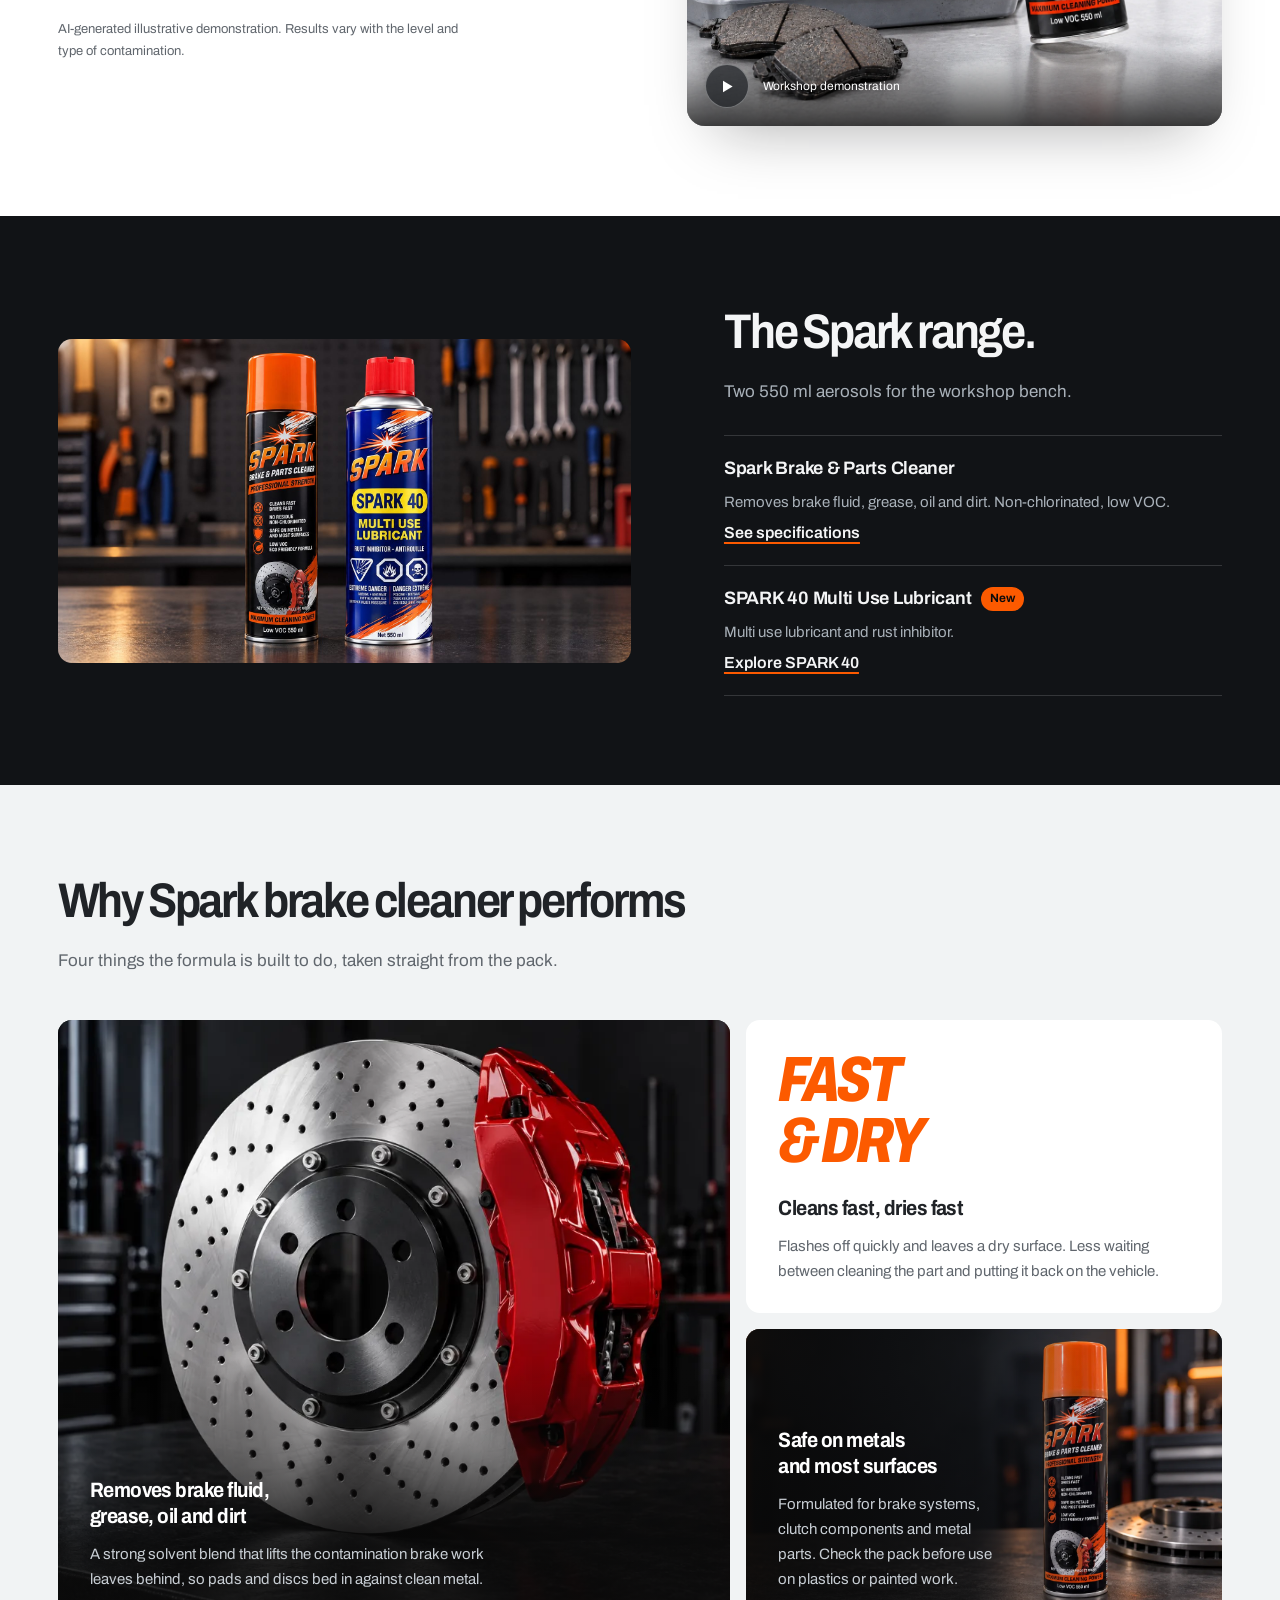
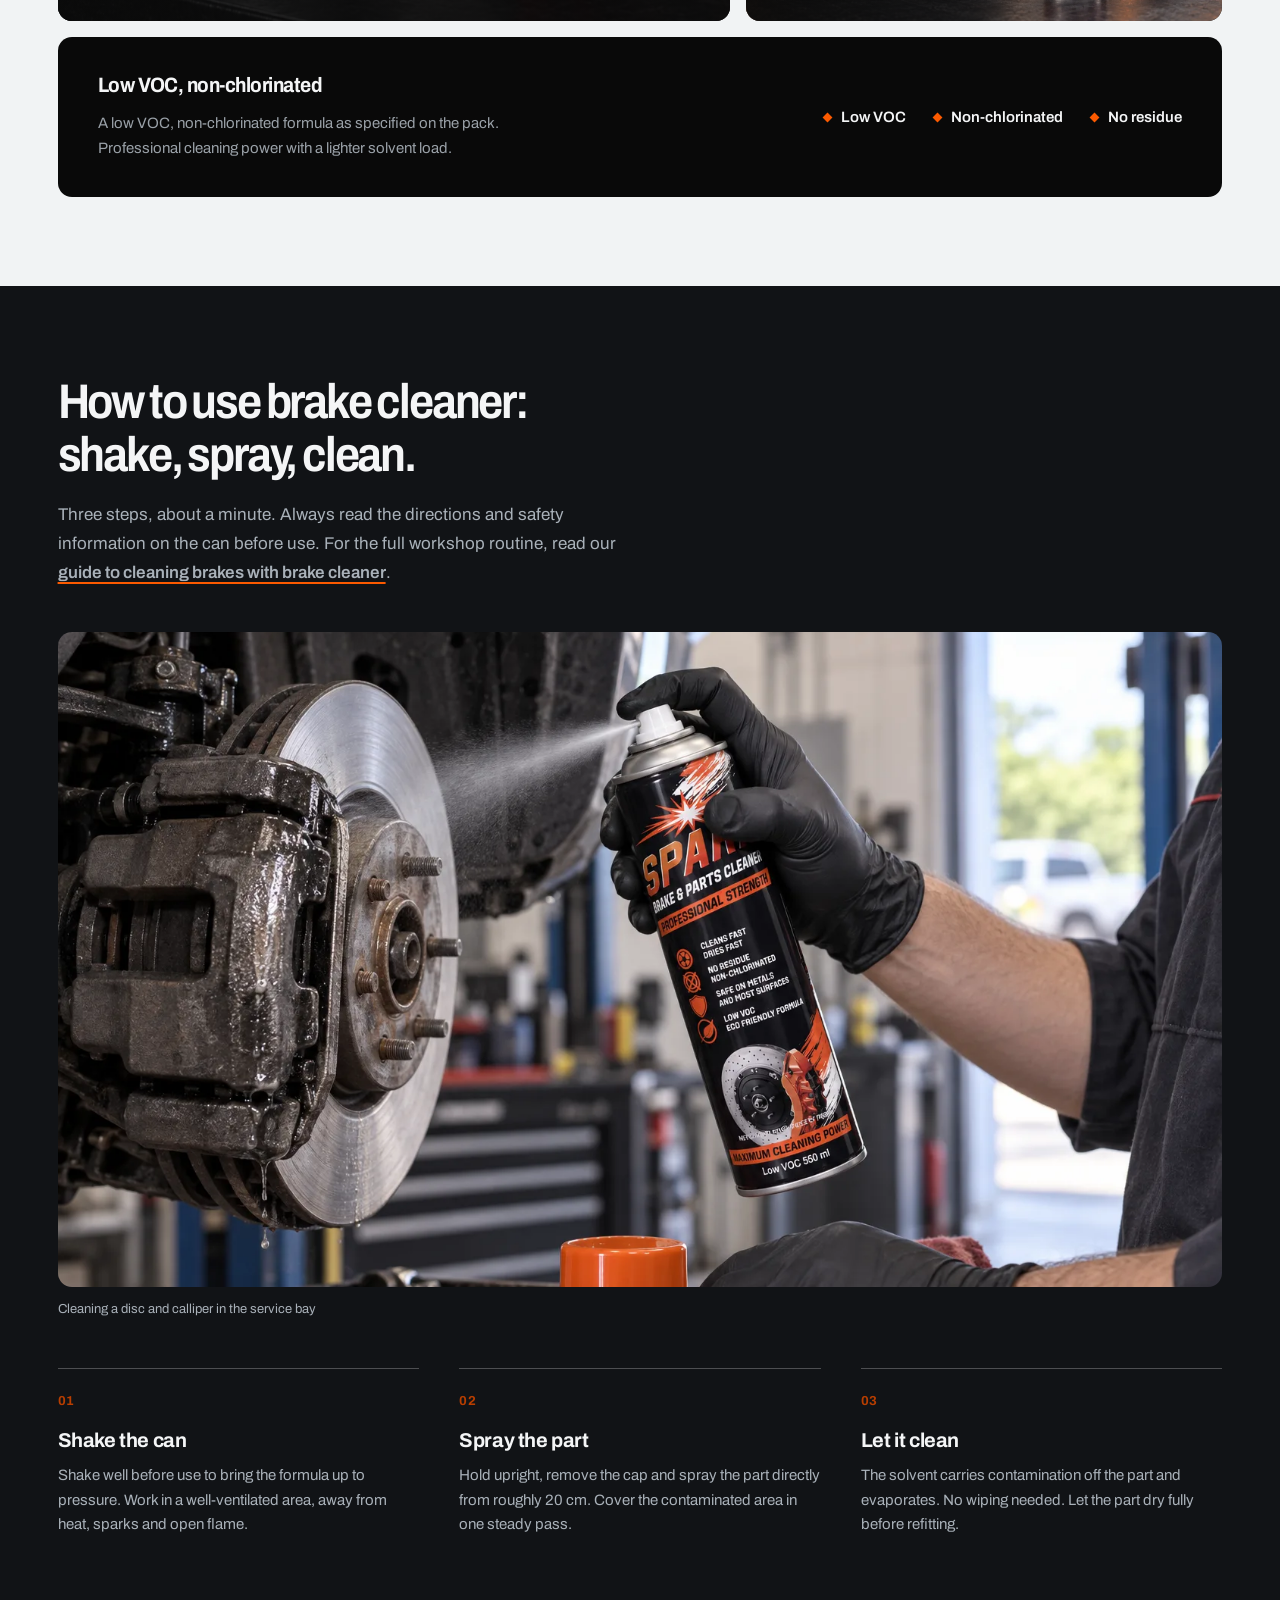
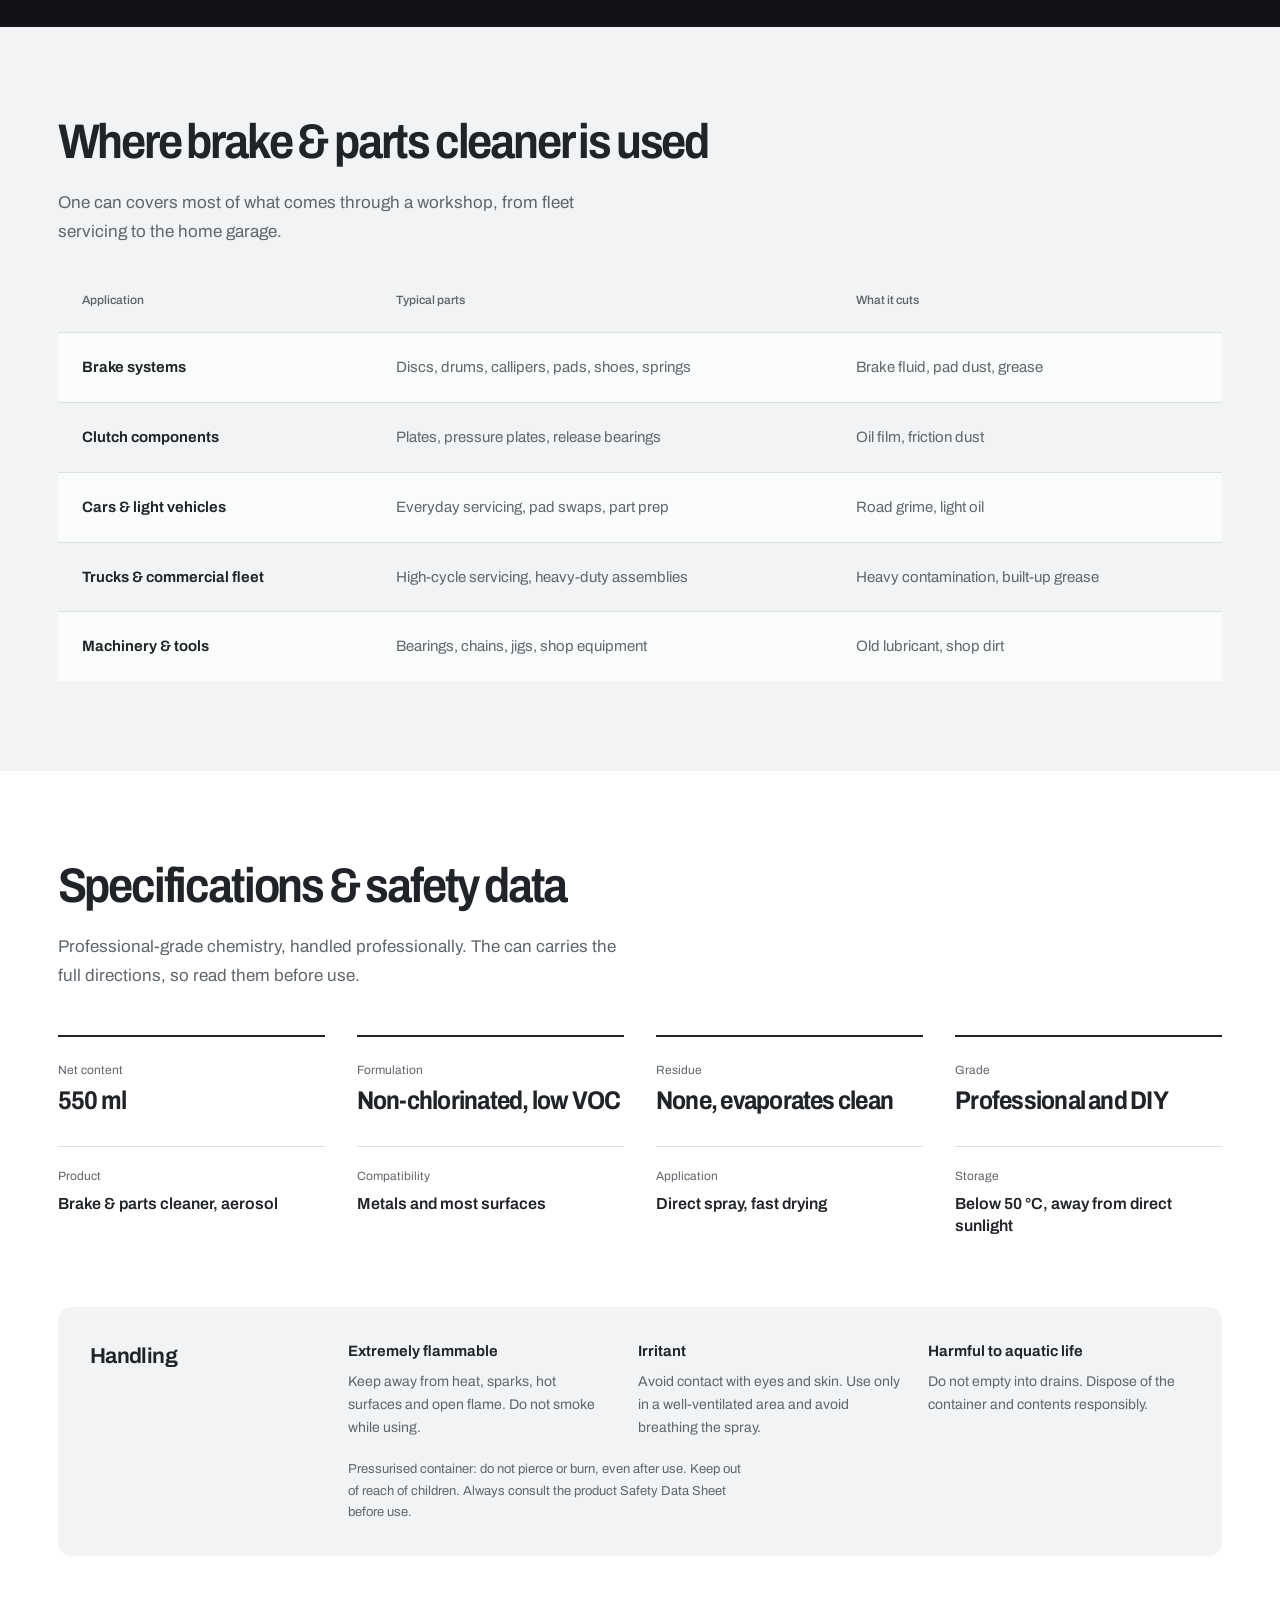
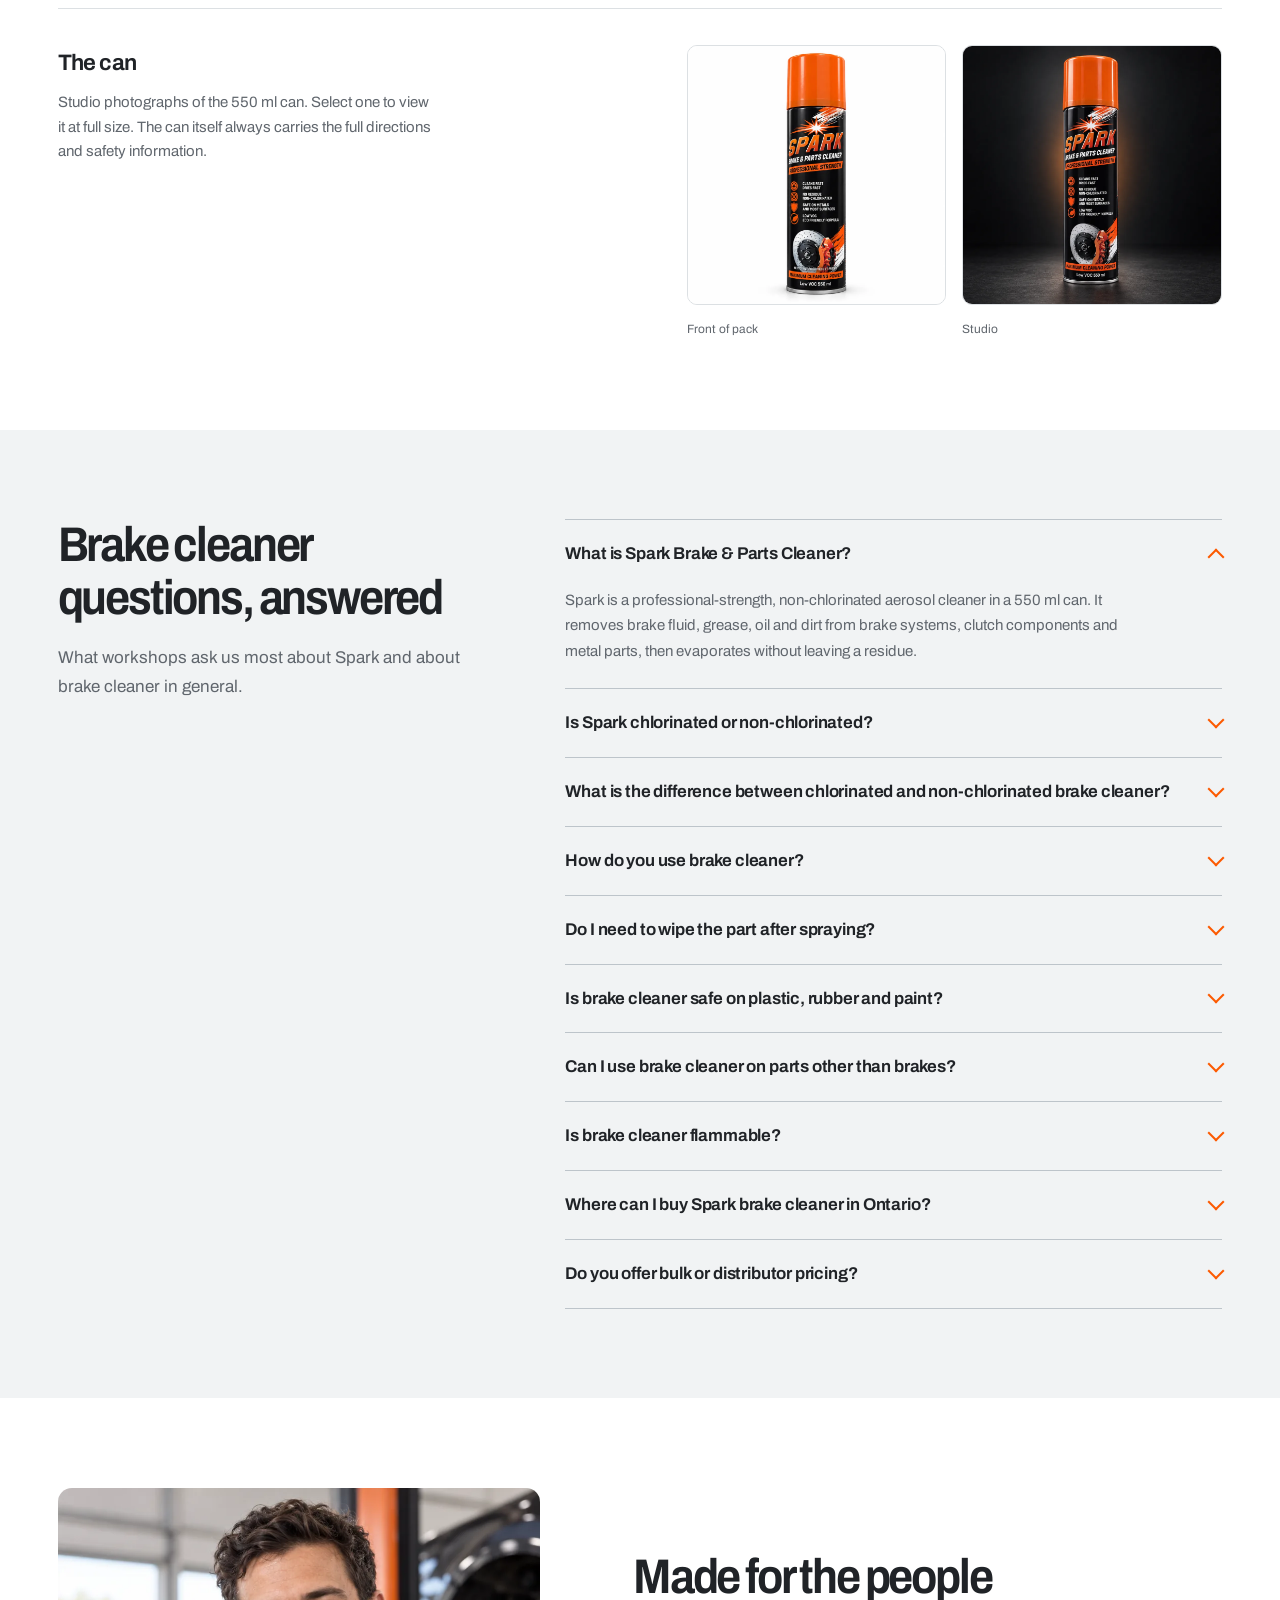
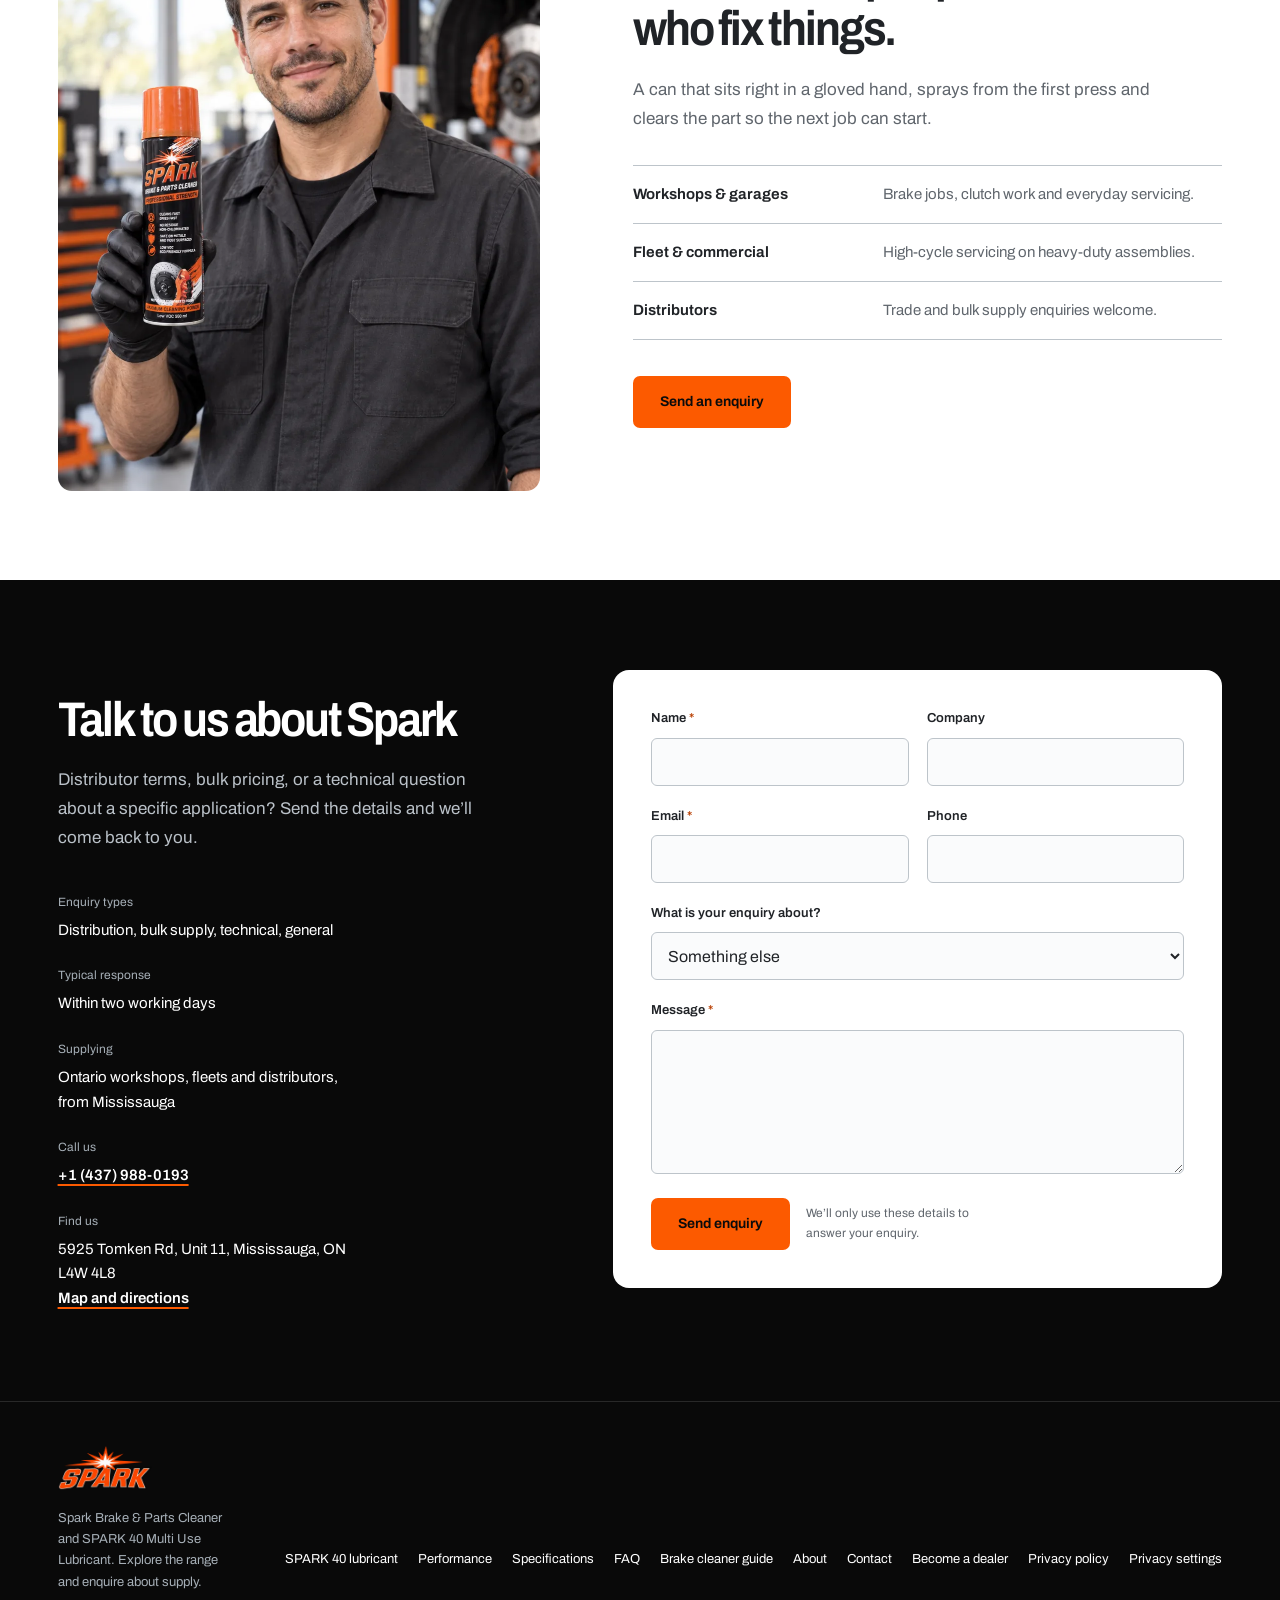
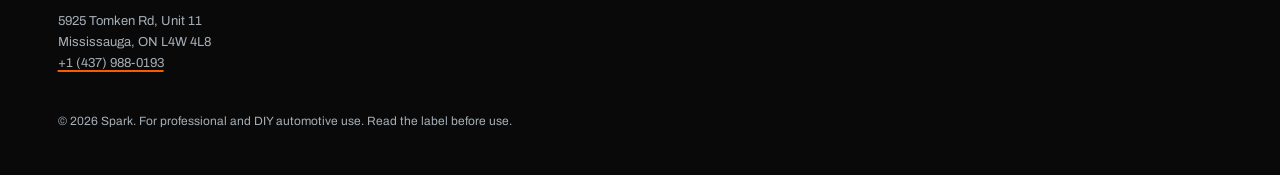
==== commit e9e36ff3: "Add SPARK 40 lubricant page and range band; add dark section tones Co-Authored-By: Claude Sonnet 5.5" ====
--- a/index.html
+++ b/index.html
@@ -49,11 +49,11 @@
   <div class="masthead__in">
     <a class="brand" href="#top" aria-label="Spark, home">
       <img class="brand__logo" src="assets/img/spark-logo.webp" width="427" height="200" alt="">
-      <span class="brand__line">Brake &amp; Parts Cleaner</span>
+      <span class="brand__line">Workshop products</span>
     </a>
 
     <nav class="menu" id="menu" aria-label="Main">
-      <a href="#action">In the workshop</a>
+      <a href="/spark-40">SPARK 40</a>
       <a href="#performance">Why Spark</a>
       <a href="#specs">Specifications</a>
       <a href="/about">About</a>
@@ -175,6 +175,31 @@
   </div>
 </section>
 
+<!-- ───────────────────────── range ───────────────────────── -->
+<section class="section range" id="range" data-tone="ink" aria-labelledby="range-heading">
+  <div class="wrap range__in">
+    <figure class="range__img">
+      <img src="assets/img/spark-range.jpg" width="1800" height="1018" loading="lazy" decoding="async" alt="Spark Brake &amp; Parts Cleaner, a black can with an orange cap, standing beside SPARK 40 Multi Use Lubricant, a blue can with a red cap, on a workshop bench.">
+    </figure>
+    <div class="range__copy">
+      <h2 class="h2" id="range-heading">The Spark range.</h2>
+      <p class="lede">Two 550 ml aerosols for the workshop bench.</p>
+      <ul class="range__list">
+        <li>
+          <span class="range__name">Spark Brake &amp; Parts Cleaner</span>
+          <span class="range__what">Removes brake fluid, grease, oil and dirt. Non-chlorinated, low VOC.</span>
+          <a class="textlink" href="#specs">See specifications</a>
+        </li>
+        <li>
+          <span class="range__name">SPARK 40 Multi Use Lubricant<span class="range__tag">New</span></span>
+          <span class="range__what">Multi use lubricant and rust inhibitor.</span>
+          <a class="textlink" href="/spark-40">Explore SPARK 40</a>
+        </li>
+      </ul>
+    </div>
+  </div>
+</section>
+
 <!-- ───────────────────────── performance ───────────────────────── -->
 <section class="section" id="performance" data-tone="silver">
   <div class="wrap">
@@ -219,7 +244,7 @@
 </section>
 
 <!-- ───────────────────────── how to use ───────────────────────── -->
-<section class="section" id="use">
+<section class="section" id="use" data-tone="ink">
   <div class="wrap">
     <header class="secthead">
       <h2 class="h2">How to use brake cleaner: shake, spray, clean.</h2>
@@ -360,7 +385,7 @@
 </section>
 
 <!-- ───────────────────────── faq ───────────────────────── -->
-<section class="section faq" id="faq">
+<section class="section faq" id="faq" data-tone="silver">
   <div class="wrap faq__in">
     <header class="secthead faq__head">
       <h2 class="h2">Brake cleaner questions, answered</h2>
@@ -412,7 +437,7 @@
 </section>
 
 <!-- ───────────────────────── in the trade ───────────────────────── -->
-<section class="section crew" id="trade" data-tone="silver">
+<section class="section crew" id="trade">
   <div class="wrap crew__in">
     <figure class="crew__photo">
       <img src="assets/img/spark-mechanic.webp" width="960" height="1200" loading="lazy" decoding="async"
@@ -510,9 +535,10 @@
     <a class="brand brand--foot" href="#top" aria-label="Spark, back to top">
       <img class="brand__logo" src="assets/img/spark-logo.webp" width="427" height="200" alt="">
     </a>
-    <p class="foot__desc">Brake &amp; parts cleaner. Professional strength, 550 ml. Non-chlorinated, low VOC.</p>
+    <p class="foot__desc">Spark Brake &amp; Parts Cleaner and SPARK 40 Multi Use Lubricant. Explore the range and enquire about supply.</p>
     <address class="foot__addr">5925 Tomken Rd, Unit 11<br>Mississauga, ON L4W 4L8<br><a class="foot__tel" href="tel:+14379880193">+1 (437) 988-0193</a></address>
     <nav class="foot__links" aria-label="Footer">
+      <a href="/spark-40">SPARK 40 lubricant</a>
       <a href="#performance">Performance</a>
       <a href="#specs">Specifications</a>
       <a href="#faq">FAQ</a>
--- a/css/site.css
+++ b/css/site.css
@@ -453,3 +453,72 @@
 .foot__links button:focus-visible{outline:2px solid #fff;outline-offset:3px;border-radius:2px}
 @media (max-width:560px){.consent{left:10px;right:10px;padding:18px}}
 @media print{.consent{display:none}}
+
+/* ============================================================
+   Section tones
+   Dark bands break up the light page. Each tone re-points the colour
+   tokens, so the components inside restyle themselves.
+   ink  = charcoal, navy = the SPARK 40 can's own blue.
+   ============================================================ */
+[data-tone=ink],[data-tone=navy]{--paper:#111316;--panel:#1a1d21;--ink:#f4f5f6;--ink-soft:#d3d8dd;--muted:#a9b1b9;--rule:#ffffff26;--rule-strong:#ffffff40;background:var(--paper);color:var(--ink)}
+[data-tone=navy]{--paper:#0b1544;--panel:#13205e}
+[data-tone=ink] :focus-visible,[data-tone=navy] :focus-visible{outline-color:#fff}
+[data-tone=ink] .textlink:hover,[data-tone=navy] .textlink:hover{color:#fff}
+
+/* The range: both cans together, used on the home page and /spark-40. */
+.range__in{display:grid;grid-template-columns:minmax(0,1.15fr) minmax(0,1fr);gap:8%;align-items:center}
+.range__img{margin:0;min-width:0}
+.range__img img{width:100%;border-radius:14px}
+.range__list{display:grid;margin:28px 0 0;padding:0;list-style:none}
+.range__list li{display:grid;gap:6px;padding:18px 0;border-top:1px solid var(--rule)}
+.range__list li:last-child{border-bottom:1px solid var(--rule)}
+.range__name{font-size:1.125rem;font-weight:650;letter-spacing:-.015em}
+.range__what{color:var(--muted);font-size:.9375rem}
+.range__tag{display:inline-block;margin-left:10px;padding:2px 9px;border-radius:99px;background:var(--spark);color:var(--on-spark);font-size:.75rem;font-weight:650;letter-spacing:0;vertical-align:middle}
+.range__here{color:#ffb68a;font-weight:600;font-size:.875rem}
+.range__more{margin-top:36px}
+.range__more .h3{margin-bottom:8px}
+
+/* SPARK 40 page. It has its own identity and never inherits brake-cleaner claims. */
+.new-product{position:relative;isolation:isolate;overflow:hidden}
+.new-product__image{position:absolute;right:0;top:0;width:auto;max-width:none;height:100%;mask-image:linear-gradient(to right,transparent,#000 38%)}
+.new-product__in{position:relative;min-height:clamp(520px,46vw,680px);display:flex;align-items:center;padding-block:72px}
+.new-product__copy{max-width:50%;padding-right:24px}
+.new-product__arrival{margin:26px 0 14px;font-size:.875rem;font-weight:600;color:#ffb68a}
+.new-product h1{font-size:clamp(3.2rem,6vw,5.6rem);font-weight:700;font-stretch:80%;line-height:1.02;letter-spacing:-.05em}
+.new-product__type{margin-top:16px;font-size:clamp(1.25rem,2vw,1.6rem);font-weight:550;line-height:1.3;letter-spacing:-.02em}
+.new-product__description{margin:14px 0 30px;max-width:36ch;color:var(--ink-soft);font-size:1.0625rem}
+.new-product .crumbs,.new-product .crumbs a{color:var(--muted)}
+.lubricant__gallery{display:grid;grid-template-columns:minmax(0,1.7fr) minmax(0,1fr);grid-template-rows:auto auto;gap:16px}
+.lubricant__shot{margin:0;min-width:0;overflow:hidden;border-radius:14px;background:#0a0f2e}
+.lubricant__shot img{width:100%;height:100%;object-fit:cover;display:block}
+.lubricant__shot--lead{grid-row:1/3}
+.lubricant__shot:not(.lubricant__shot--lead){aspect-ratio:4/3}
+.lubricant__shot:not(.lubricant__shot--lead) img{object-position:50% 36%}
+.lubricant__credit{margin-top:14px;color:var(--muted);font-size:.8125rem}
+.lubricant__technical{display:inline-block;margin-top:22px}
+.supply__in{display:grid;grid-template-columns:minmax(0,.7fr) minmax(0,1fr);gap:9%;align-items:center}
+.supply__pack{margin:0;min-width:0;max-width:440px}
+.supply__pack img{width:100%;aspect-ratio:4/5;object-fit:cover;border-radius:14px;background:#f3efe6}
+.supply__facts{margin:28px 0 30px;max-width:480px}
+.supply__facts>div{display:flex;justify-content:space-between;gap:18px;padding:12px 0;border-bottom:1px solid var(--rule-strong);font-size:.9375rem}
+.supply__facts dt{color:var(--muted)}.supply__facts dd{font-weight:600;text-align:right}
+.supply__actions{display:flex;flex-wrap:wrap;align-items:center;gap:14px 26px}
+@media(max-width:999px){
+ .new-product__in{min-height:480px}
+ .new-product__copy{max-width:54%;padding-right:0}
+ .supply__in{gap:6%}
+}
+@media(max-width:699px){
+ .new-product{display:flex;flex-direction:column}
+ .new-product__image{position:static;width:100%;max-width:100%;aspect-ratio:4/3;height:auto;object-fit:cover;object-position:right center;mask-image:none}
+ .new-product__in{width:100%;min-height:0;padding-block:30px 44px}
+ .new-product__copy{max-width:100%}
+ .new-product__arrival{margin-top:20px}
+ .new-product h1{font-size:3.2rem}
+ .new-product__description{max-width:40ch}
+ .lubricant__gallery{grid-template-columns:minmax(0,1fr) minmax(0,1fr);gap:10px}
+ .lubricant__shot--lead{grid-column:1/3;grid-row:auto;aspect-ratio:3/2}
+ .supply__in,.range__in{grid-template-columns:minmax(0,1fr);gap:30px}
+ .supply__pack{max-width:340px}
+}
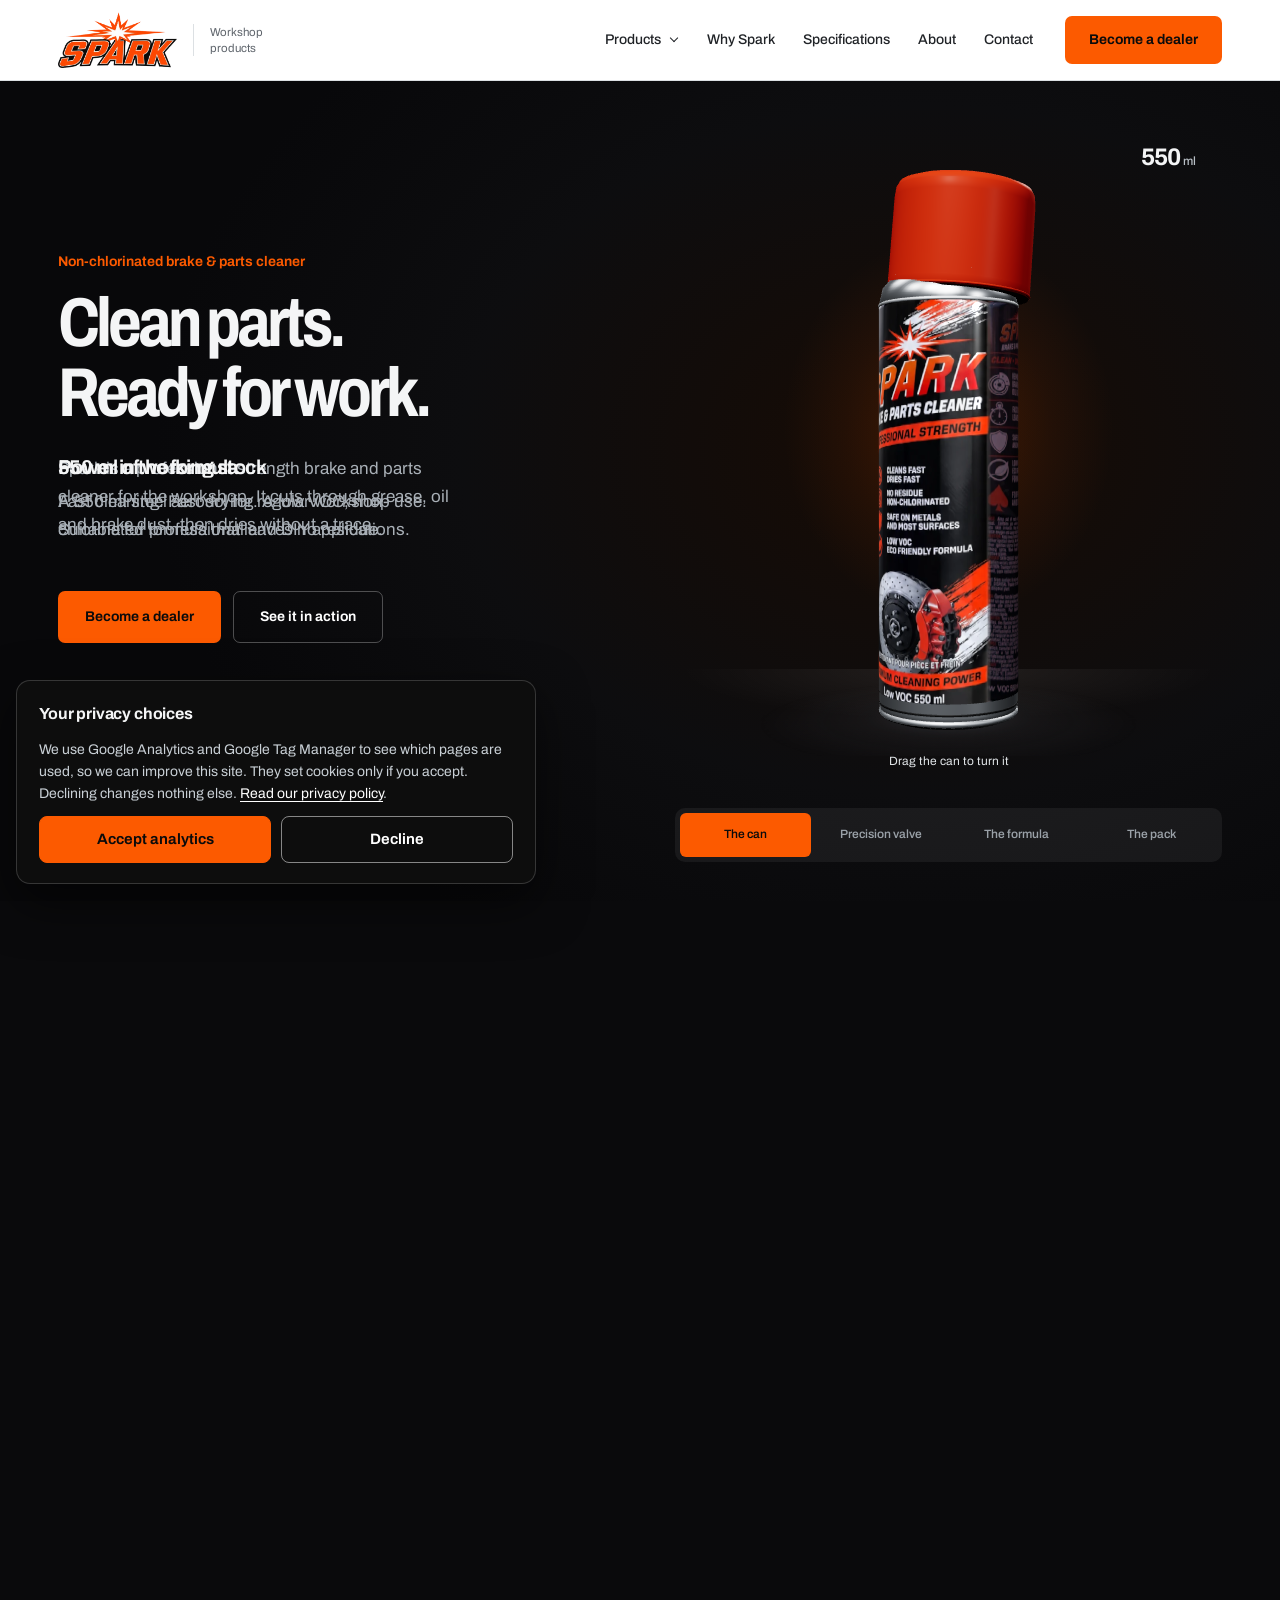
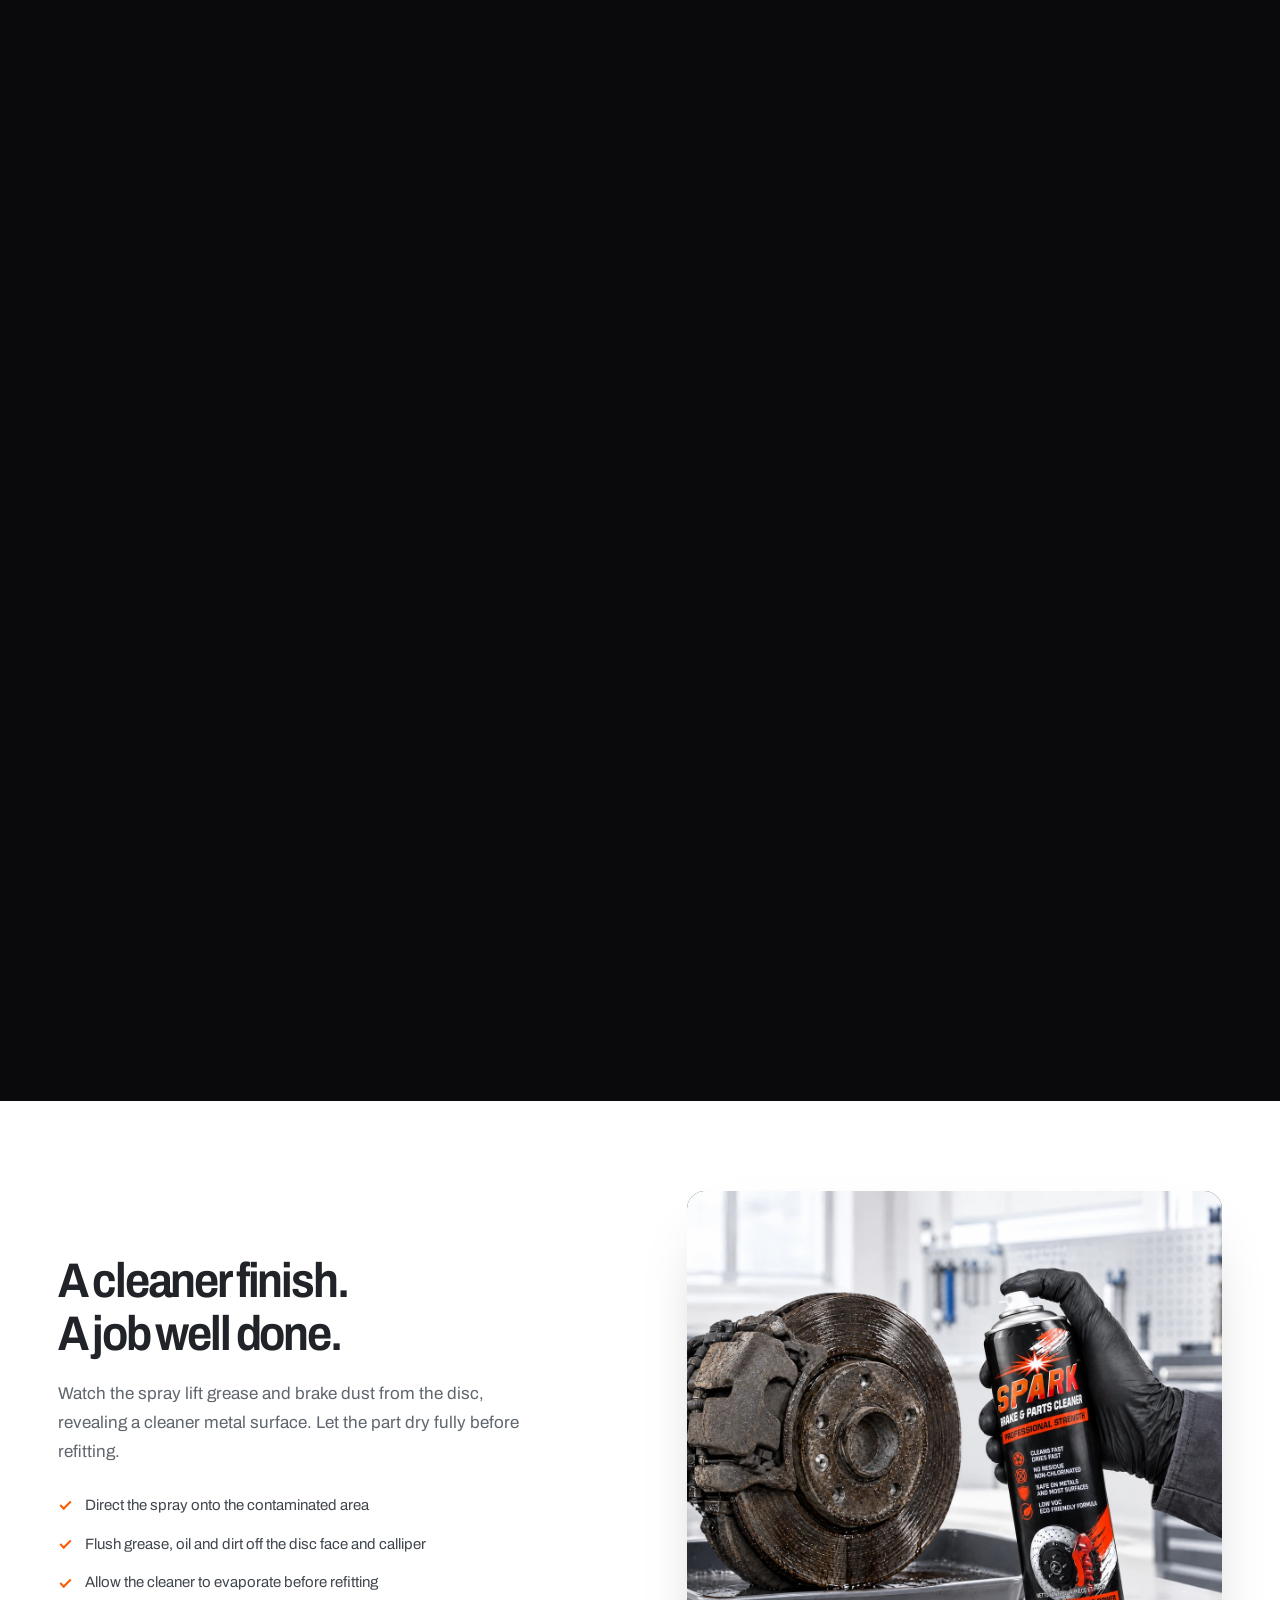
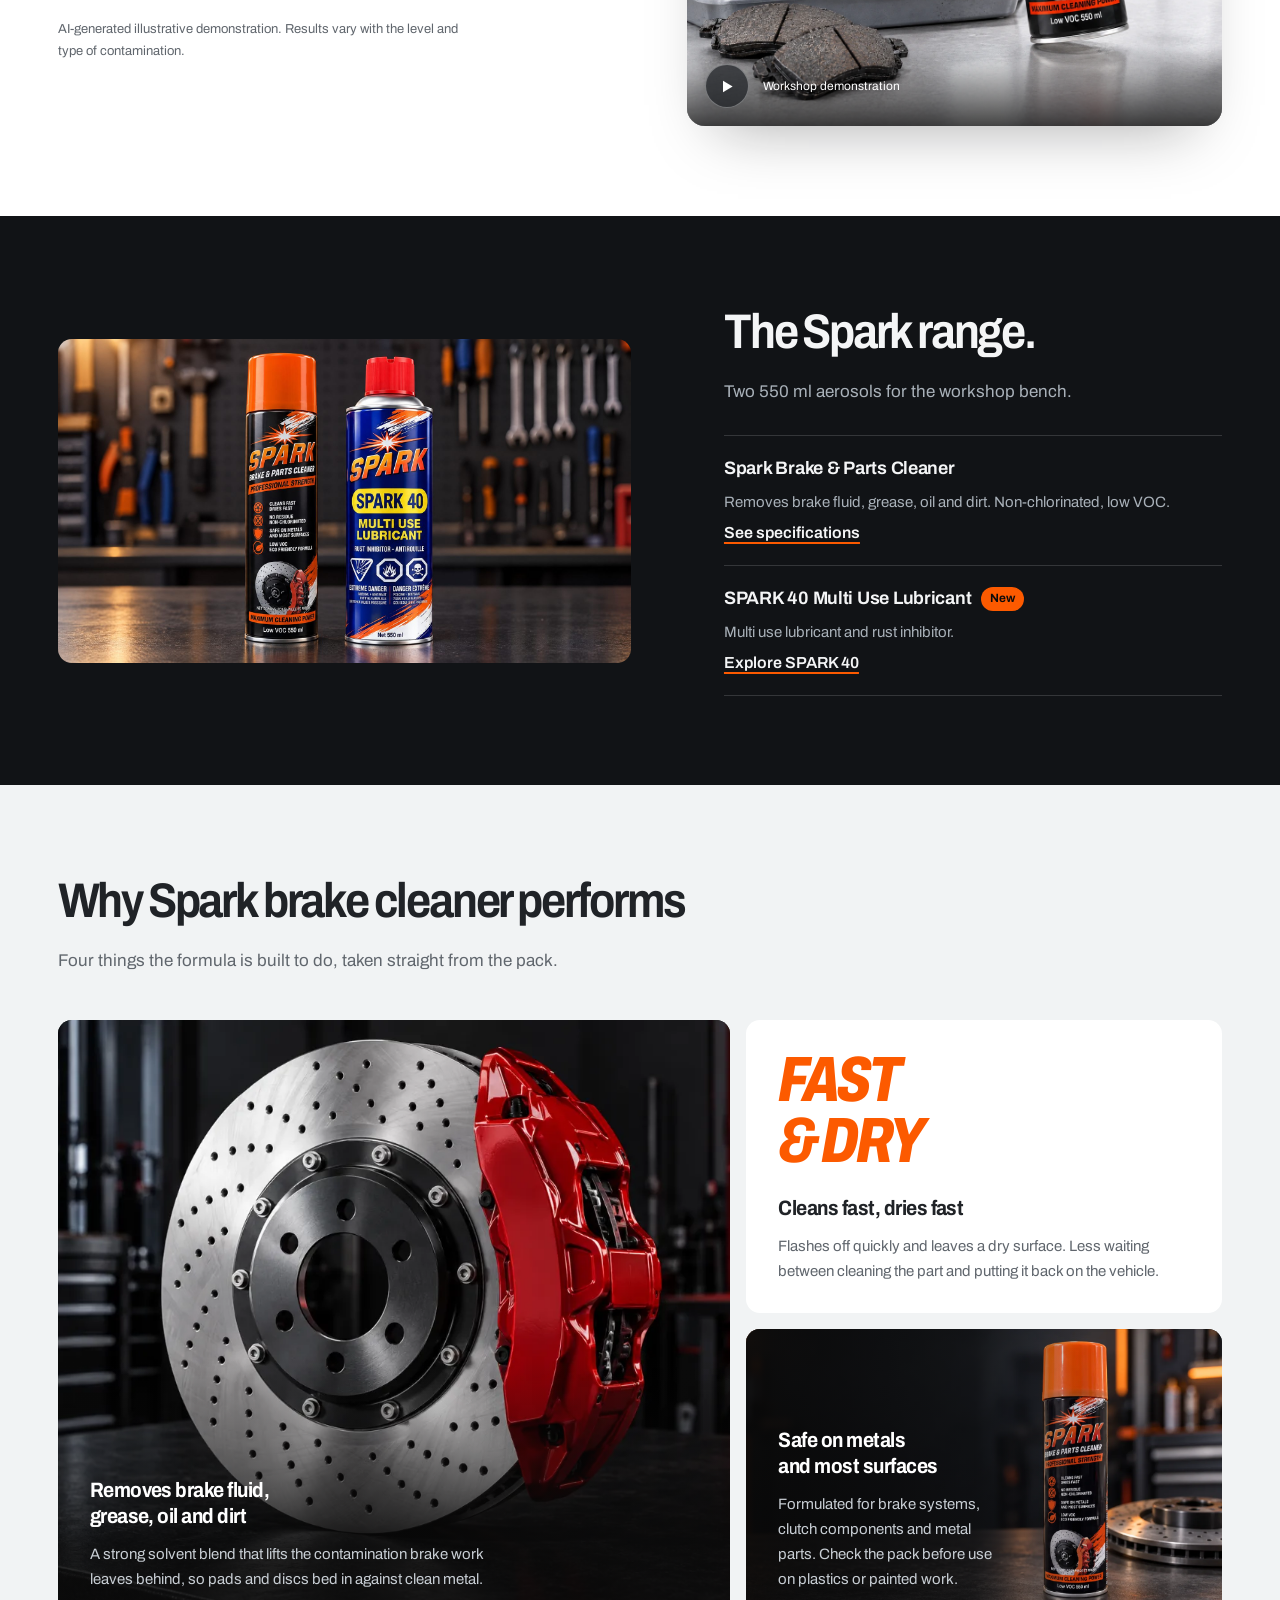
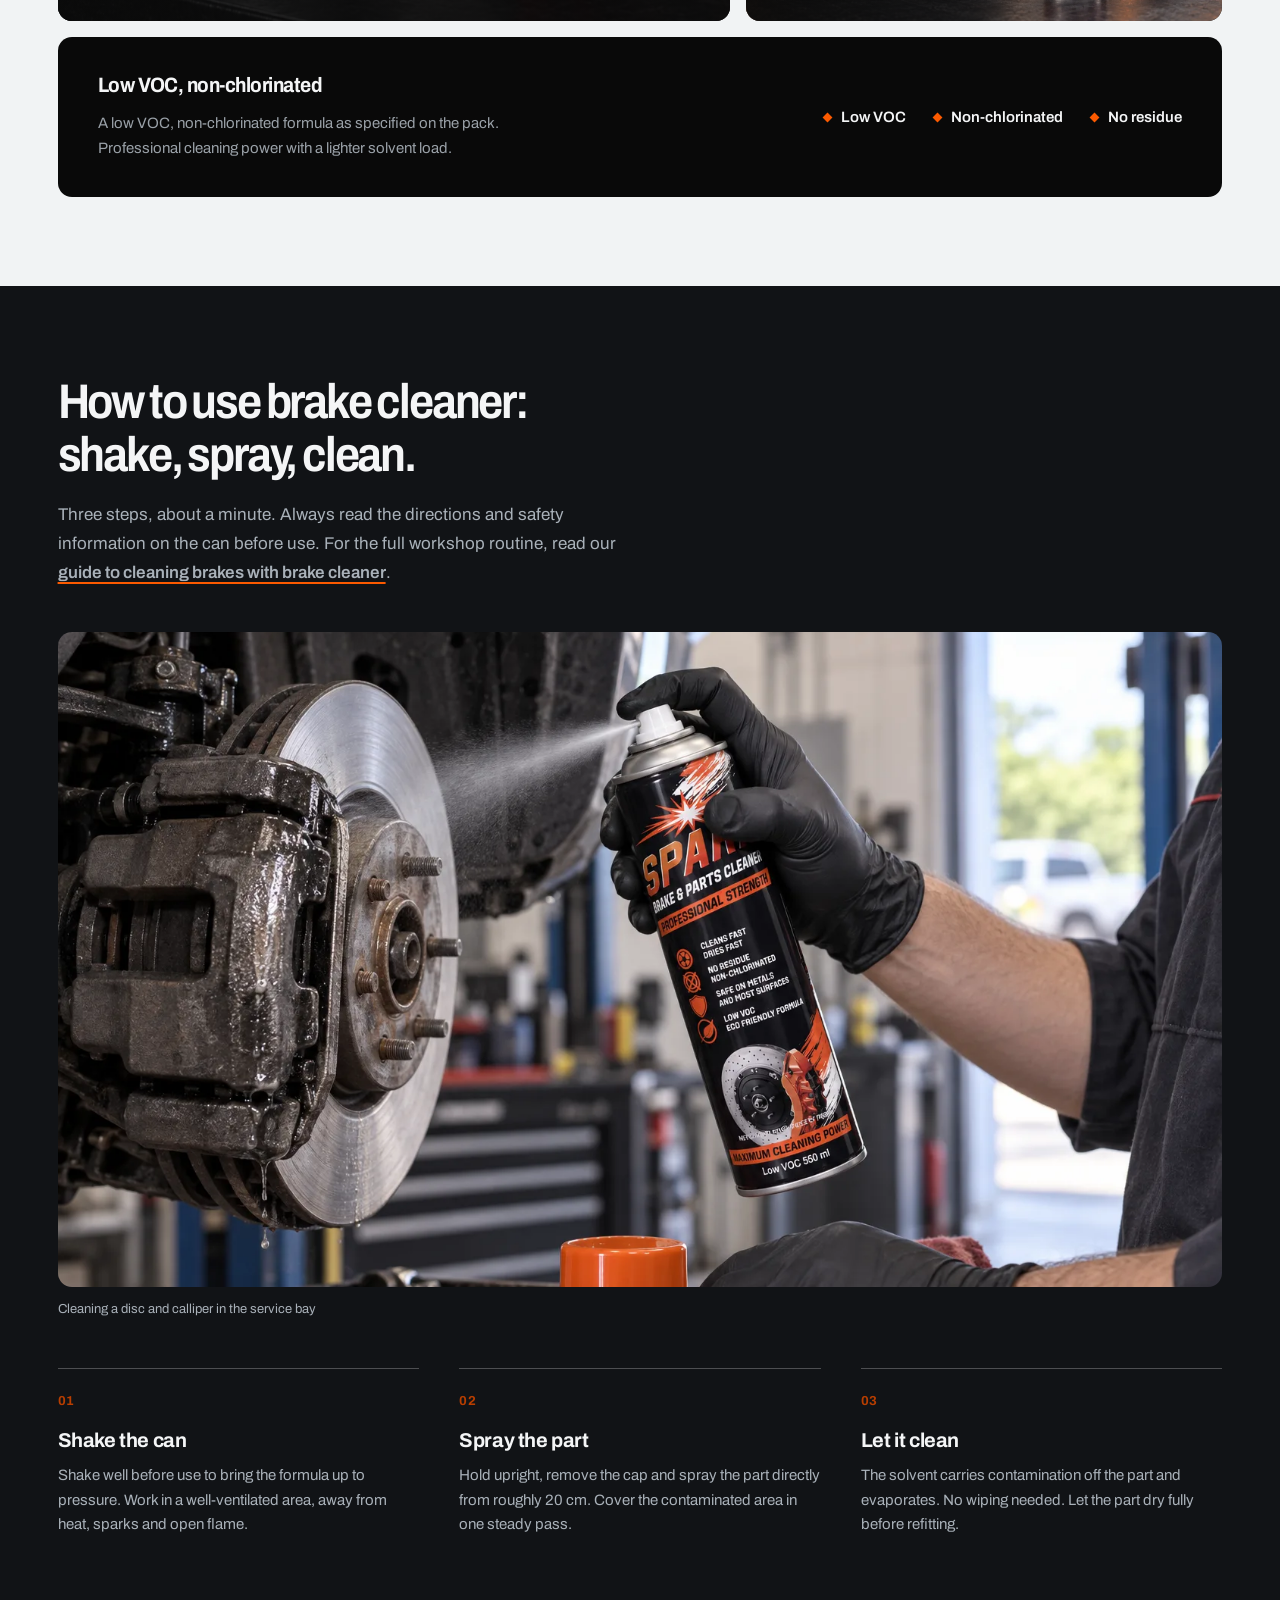
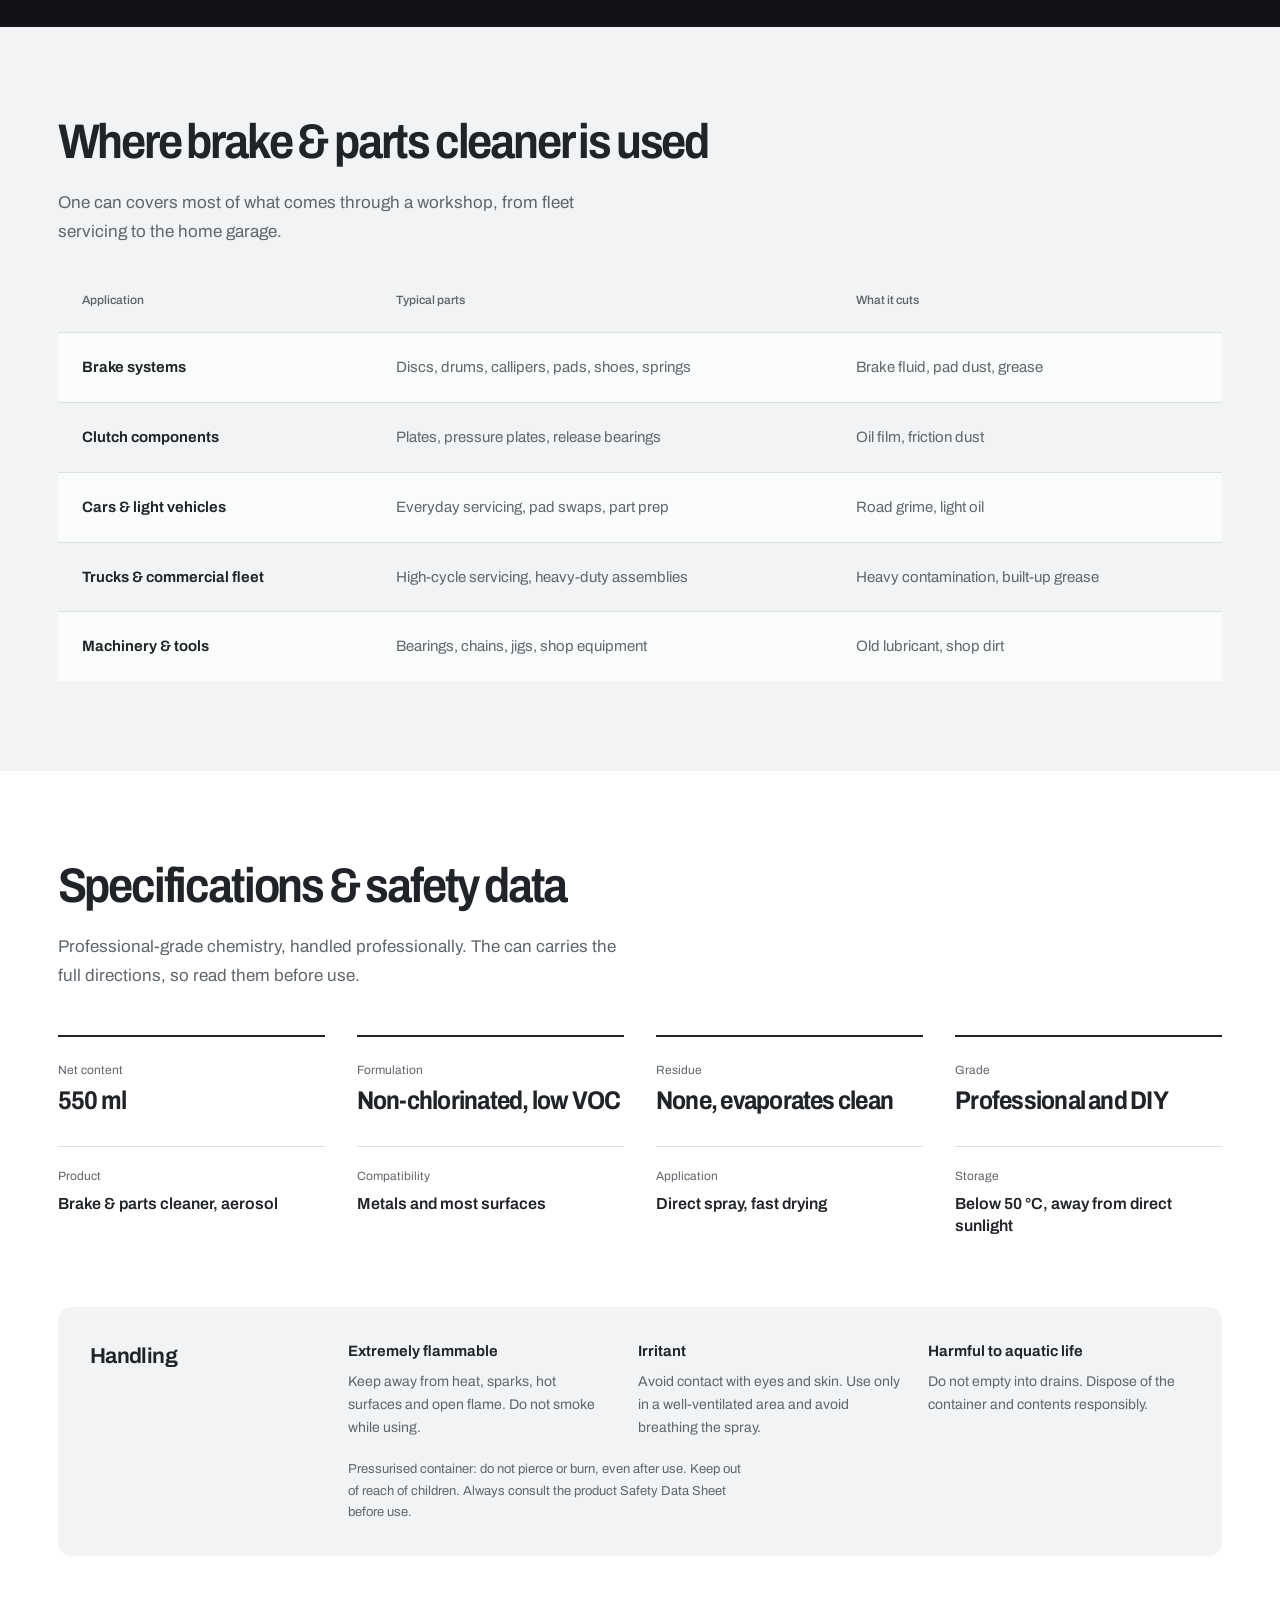
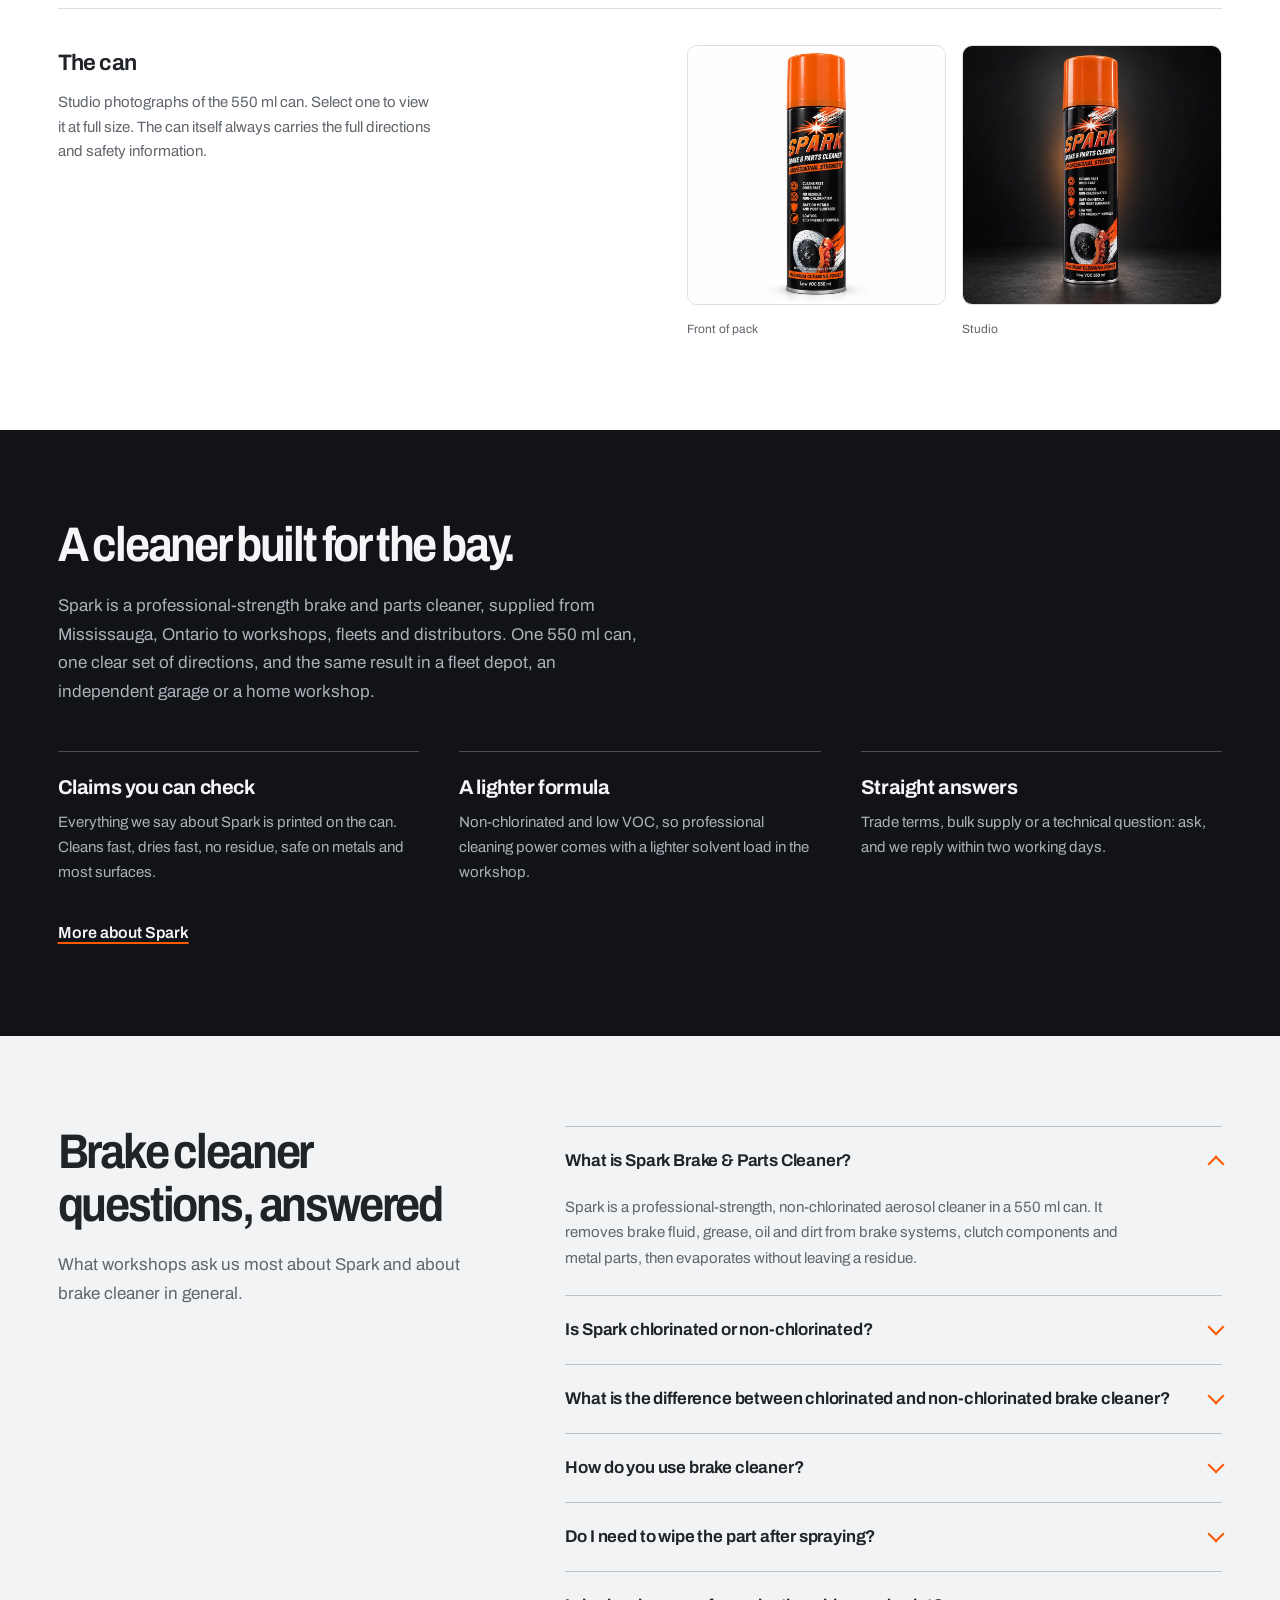
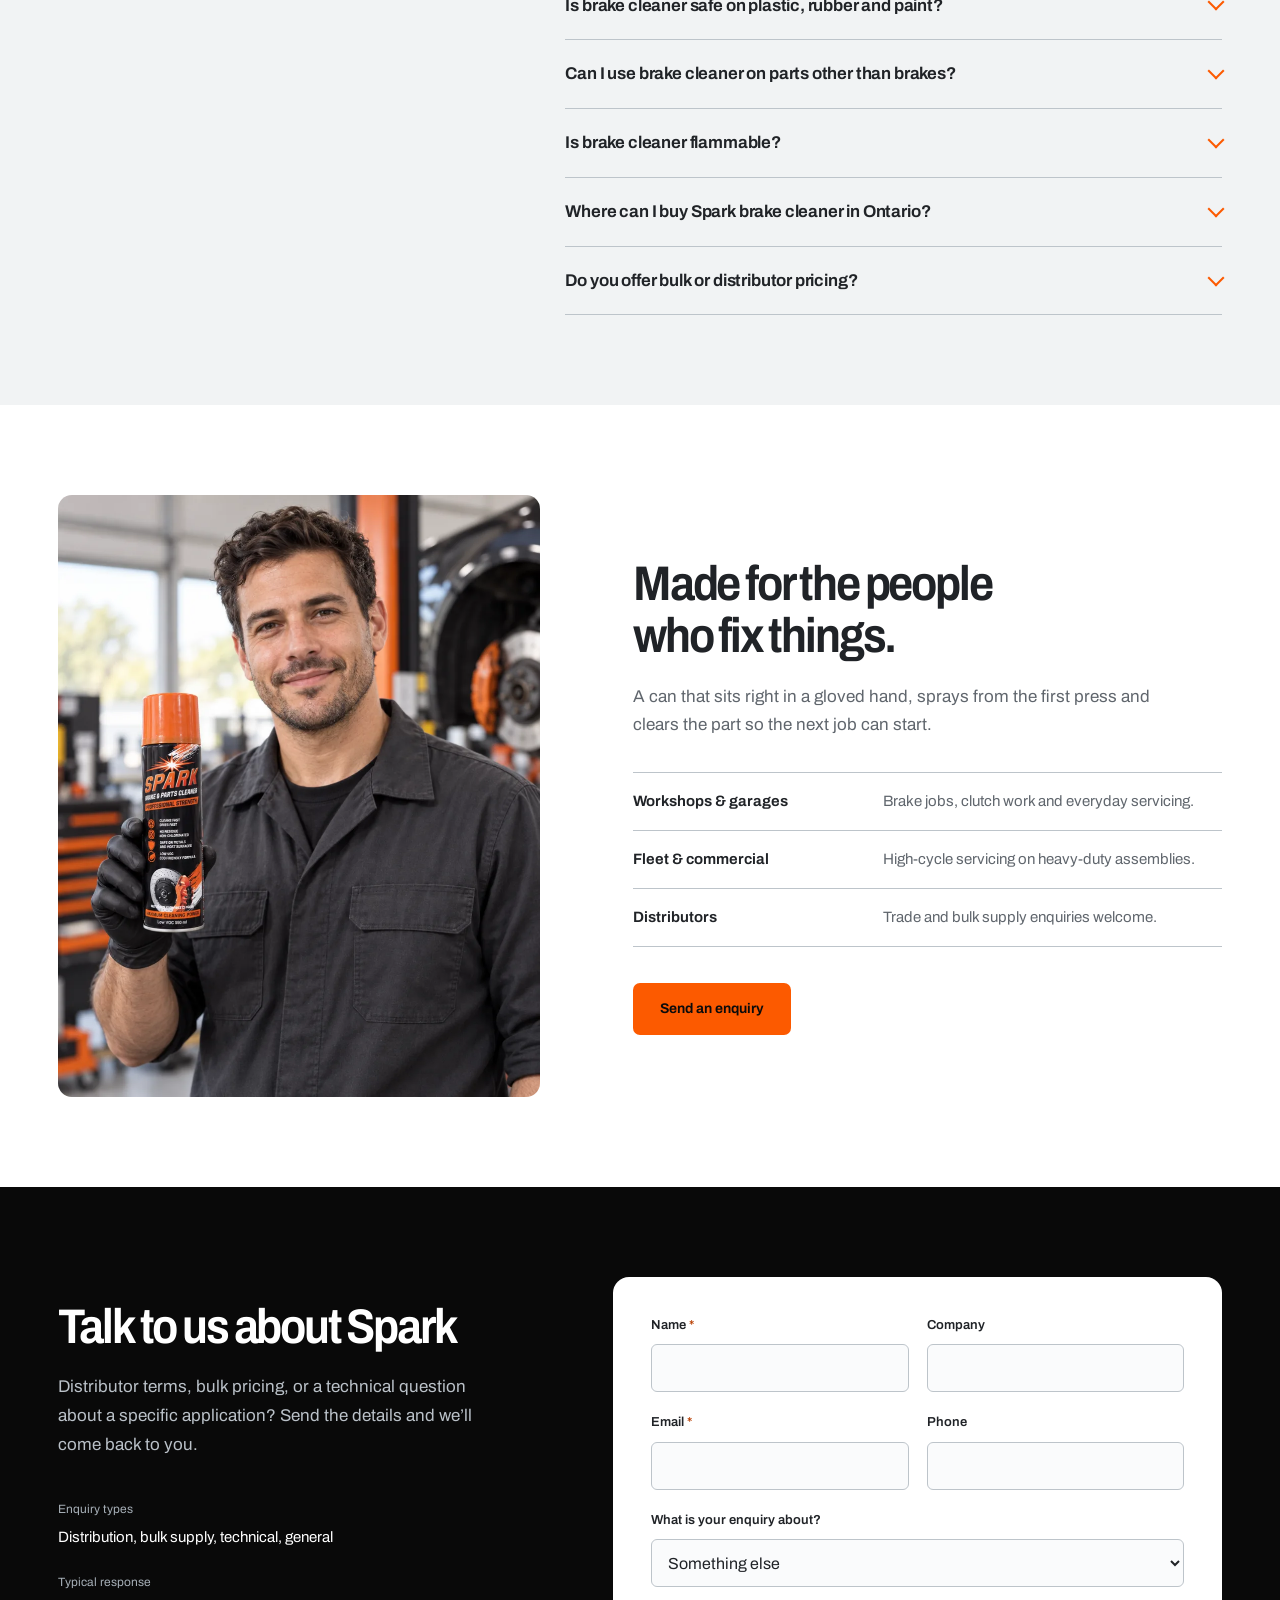
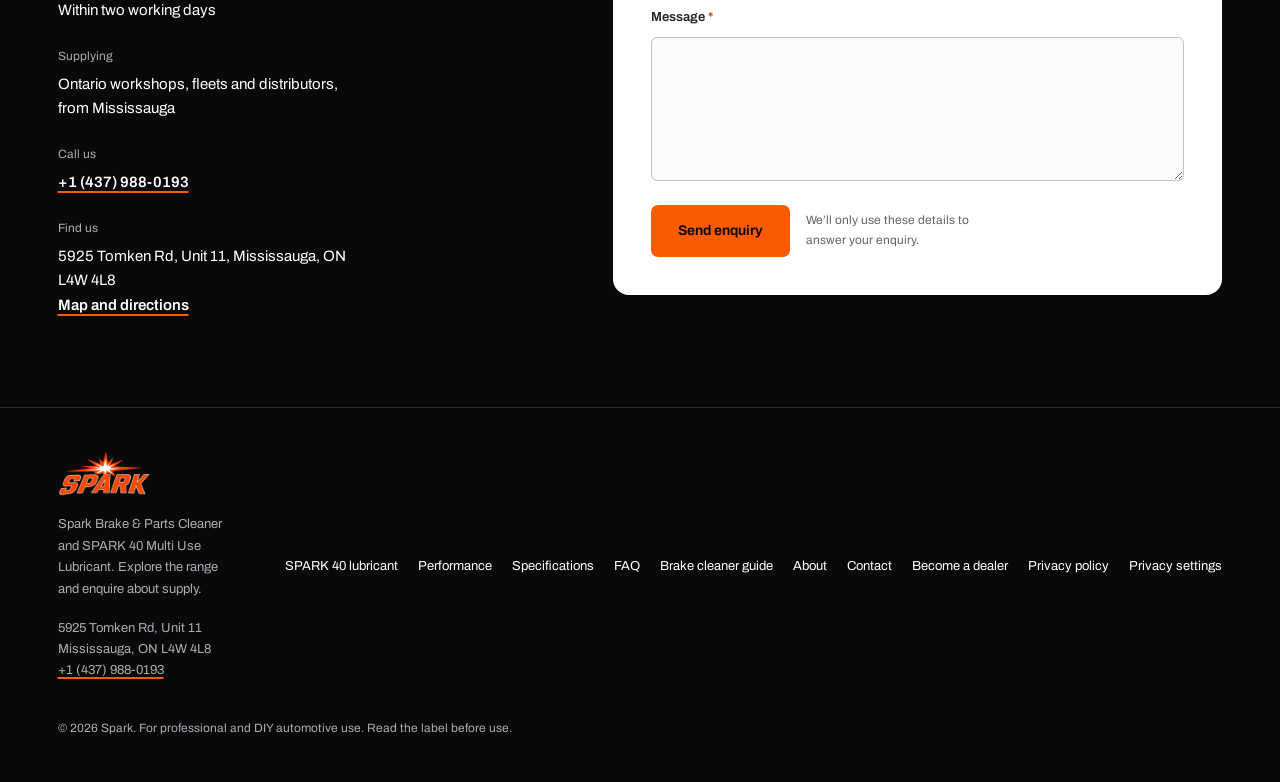
==== commit d1eb379f: "Add Products dropdown menu and About Spark section on home Co-Authored-By: Claude Sonnet 5.5 <norepl" ====
--- a/index.html
+++ b/index.html
@@ -53,7 +53,13 @@
     </a>
 
     <nav class="menu" id="menu" aria-label="Main">
-      <a href="/spark-40">SPARK 40</a>
+      <div class="menu__group">
+        <button class="menu__parent" type="button" aria-expanded="false" aria-controls="menu-products">Products</button>
+        <div class="menu__sub" id="menu-products">
+          <a href="/">Brake &amp; Parts Cleaner</a>
+          <a href="/spark-40">Spark-40</a>
+        </div>
+      </div>
       <a href="#performance">Why Spark</a>
       <a href="#specs">Specifications</a>
       <a href="/about">About</a>
@@ -385,6 +391,31 @@
 </section>
 
 <!-- ───────────────────────── faq ───────────────────────── -->
+<!-- ───────────────────────── about ───────────────────────── -->
+<section class="section about-home" id="about-spark" data-tone="ink" aria-labelledby="about-home-heading">
+  <div class="wrap">
+    <header class="secthead">
+      <h2 class="h2" id="about-home-heading">A cleaner built for the bay.</h2>
+      <p class="lede">Spark is a professional-strength brake and parts cleaner, supplied from Mississauga, Ontario to workshops, fleets and distributors. One 550 ml can, one clear set of directions, and the same result in a fleet depot, an independent garage or a home workshop.</p>
+    </header>
+    <ol class="use__steps about-values">
+      <li class="step">
+        <h3>Claims you can check</h3>
+        <p>Everything we say about Spark is printed on the can. Cleans fast, dries fast, no residue, safe on metals and most surfaces.</p>
+      </li>
+      <li class="step">
+        <h3>A lighter formula</h3>
+        <p>Non-chlorinated and low VOC, so professional cleaning power comes with a lighter solvent load in the workshop.</p>
+      </li>
+      <li class="step">
+        <h3>Straight answers</h3>
+        <p>Trade terms, bulk supply or a technical question: ask, and we reply within two working days.</p>
+      </li>
+    </ol>
+    <p class="about-home__more"><a class="textlink" href="/about">More about Spark</a></p>
+  </div>
+</section>
+
 <section class="section faq" id="faq" data-tone="silver">
   <div class="wrap faq__in">
     <header class="secthead faq__head">
--- a/css/site.css
+++ b/css/site.css
@@ -35,6 +35,17 @@
 .brand__name{font-size:1.8rem;font-weight:800;font-stretch:75%;font-style:italic;letter-spacing:-.05em;text-transform:uppercase}
 .brand__line{padding-left:16px;margin-left:6px;border-left:1px solid var(--rule);font-size:.72rem;line-height:1.4;color:var(--muted);max-width:108px}
 .menu{display:flex;gap:28px;margin-left:auto;align-items:center}.menu a{font-size:.875rem;font-weight:500;padding-block:12px}.menu a:hover{color:var(--spark-ink)}
+.menu__group{position:relative}
+.menu__parent{font:inherit;font-size:.875rem;font-weight:500;padding:12px 18px 12px 0;background:none;border:0;color:inherit;cursor:pointer;position:relative}
+.menu__parent::after{content:'';position:absolute;right:2px;top:50%;width:6px;height:6px;margin-top:-5px;border-right:1.5px solid currentColor;border-bottom:1.5px solid currentColor;transform:rotate(45deg);transition:transform .2s}
+.menu__parent:hover{color:var(--spark-ink)}
+.menu__group:has([aria-current=page]) .menu__parent{color:var(--spark-ink);box-shadow:inset 0 -2px 0 var(--spark)}
+.menu__sub{display:none;position:absolute;top:100%;left:-16px;min-width:240px;padding:8px;background:#fff;border:1px solid var(--rule);border-radius:12px;box-shadow:0 14px 28px #20232714}
+.menu__sub a{display:block;padding:11px 12px;border-radius:8px;white-space:nowrap}
+.menu__sub a:hover{background:var(--panel)}
+.menu__sub a[aria-current=page]{box-shadow:none;background:var(--panel)}
+.menu__group.is-open .menu__sub,.menu__group:hover .menu__sub,.menu__group:focus-within .menu__sub{display:block}
+.menu__group.is-open .menu__parent::after{transform:rotate(-135deg);margin-top:-2px}
 .menu .menu__cta{display:none}.masthead__cta{flex-shrink:0}
 .burger{display:none;margin-left:auto;position:relative;width:46px;height:46px;border:1px solid var(--rule);border-radius:8px;background:#fff}
 .burger span{position:absolute;left:13px;width:18px;height:2px;background:var(--ink);transition:transform .2s}
@@ -94,7 +105,7 @@
 .lightbox{position:fixed;inset:0;z-index:150;display:grid;place-items:center;padding:40px 24px;background:#15181be8;backdrop-filter:blur(8px)}.lightbox__panel{position:relative;max-width:min(780px,100%);display:grid;justify-items:center}.lightbox__panel img{max-height:76dvh;width:auto;max-width:100%;object-fit:contain;border-radius:10px}.lightbox__cap{margin-top:16px;color:white;font-size:.875rem;text-align:center}.lightbox__close{position:absolute;top:10px;right:10px;width:44px;height:44px;display:grid;place-items:center;border:1px solid var(--rule);border-radius:50%;background:#fff}.lightbox__close svg{width:18px;height:18px;fill:none;stroke:var(--ink);stroke-width:2;stroke-linecap:round}
 @media(max-width:1100px){.brand__line{display:none}.menu{gap:22px}.masthead__in{gap:24px}.stage__grid{gap:18px 4%}.stage__steps button{font-size:.75rem}}
 @media(max-width:999px){
- :root{--nav:72px}.masthead__cta{display:none}.burger{display:block}.menu{position:absolute;inset:72px 0 auto;display:none;margin:0;padding:12px var(--gut) 24px;background:white;border-bottom:1px solid var(--rule);box-shadow:0 18px 20px #2023270d;max-height:calc(100dvh - 72px);overflow:auto}.menu.is-open{display:flex;flex-direction:column;gap:0;align-items:stretch}.menu a{padding:14px 0}.menu .menu__cta{display:flex;margin-top:10px;color:var(--on-spark)}
+ :root{--nav:72px}.masthead__cta{display:none}.burger{display:block}.menu{position:absolute;inset:72px 0 auto;display:none;margin:0;padding:12px var(--gut) 24px;background:white;border-bottom:1px solid var(--rule);box-shadow:0 18px 20px #2023270d;max-height:calc(100dvh - 72px);overflow:auto}.menu.is-open{display:flex;flex-direction:column;gap:0;align-items:stretch}.menu a{padding:14px 0}.menu__parent{display:block;width:100%;text-align:left;padding:14px 0;color:var(--muted);cursor:default;box-shadow:none!important}.menu__parent::after{display:none}.menu__sub{display:block;position:static;min-width:0;padding:0 0 0 14px;border:0;border-radius:0;box-shadow:none;background:none}.menu__sub a{padding:12px 0;border-radius:0}.menu__sub a:hover{background:none}.menu__sub a[aria-current=page]{background:none;color:var(--spark-ink)}.menu .menu__cta{display:flex;margin-top:10px;color:var(--on-spark)}
  .stage__title{font-size:clamp(2.8rem,5.4vw,4rem)}.stage__plate{height:460px}.stage__copy{padding:12px 0}.stage__grid{gap:16px 4%}.stage__steps{grid-template-columns:repeat(2,minmax(0,1fr))}.stage__steps button{font-size:.75rem}.stage__rail{align-self:start}.factrow{gap:16px 24px;margin-top:28px;grid-template-columns:repeat(2,minmax(0,1fr));justify-content:stretch;padding-top:22px;border-top:1px solid var(--rule)}.factrow__item,.factrow__item:first-child{padding:0;border:0}.beat__actions{gap:10px}.button--lg{padding-inline:18px}.beats{margin-top:20px}
  .action__in{gap:5%}.contact__in{gap:5%;grid-template-columns:minmax(0,.8fr) minmax(0,1.2fr)}.contact .form__row{grid-template-columns:1fr}.foot__links{gap:16px;max-width:280px}
 }
@@ -522,3 +533,5 @@
  .supply__in,.range__in{grid-template-columns:minmax(0,1fr);gap:30px}
  .supply__pack{max-width:340px}
 }
+
+.about-home__more{margin-top:36px}
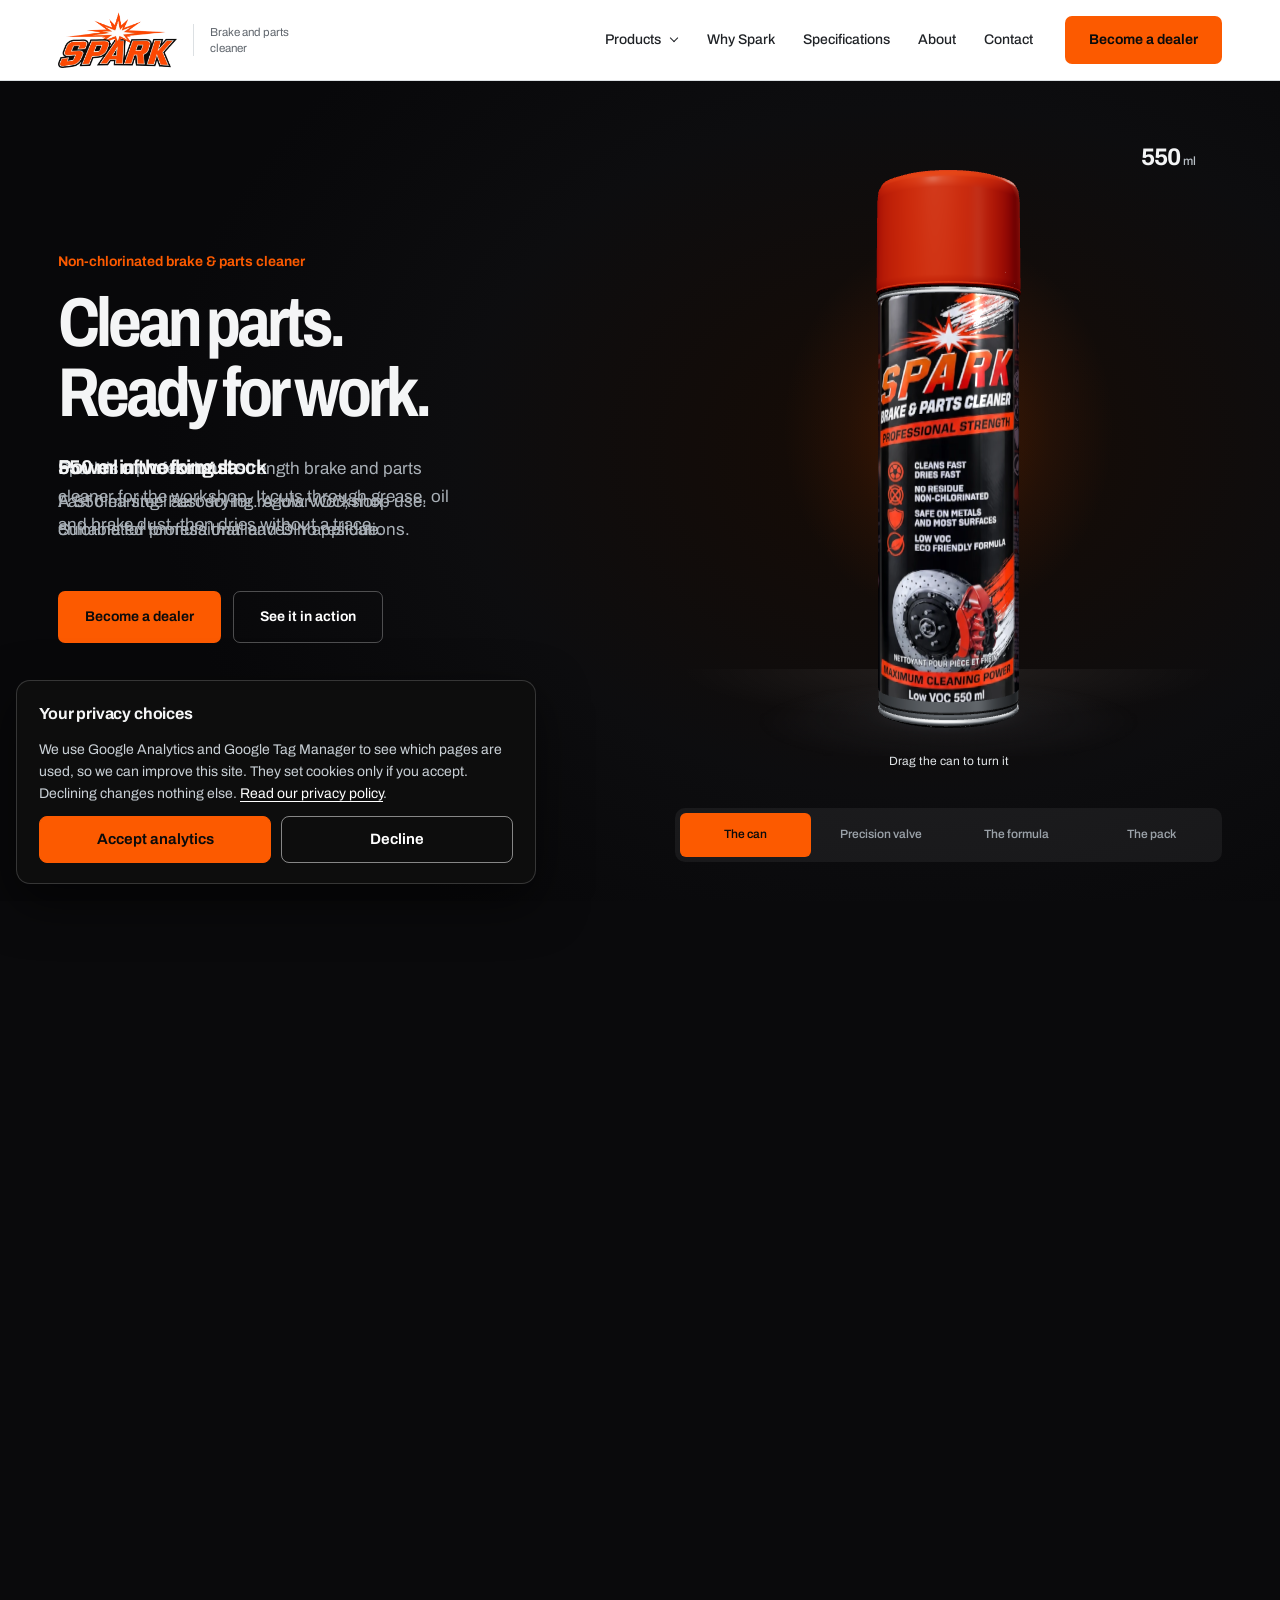
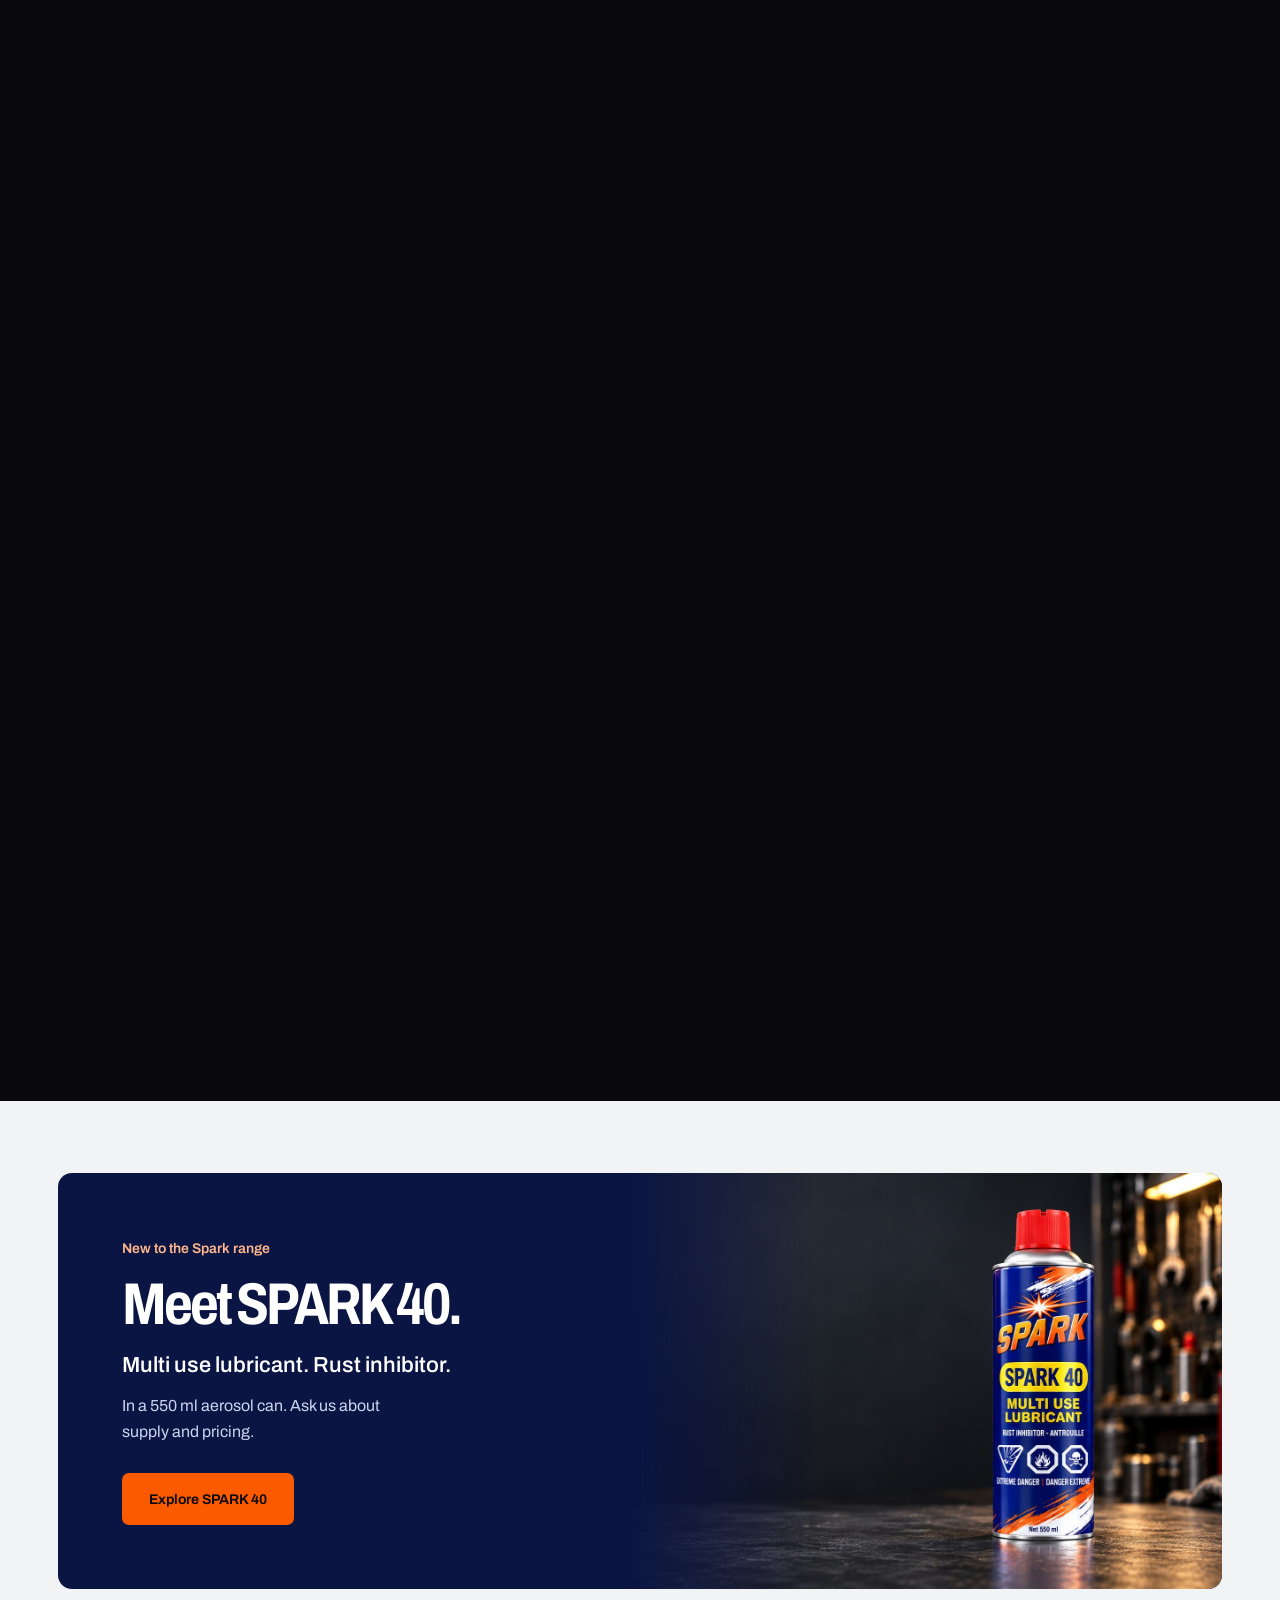
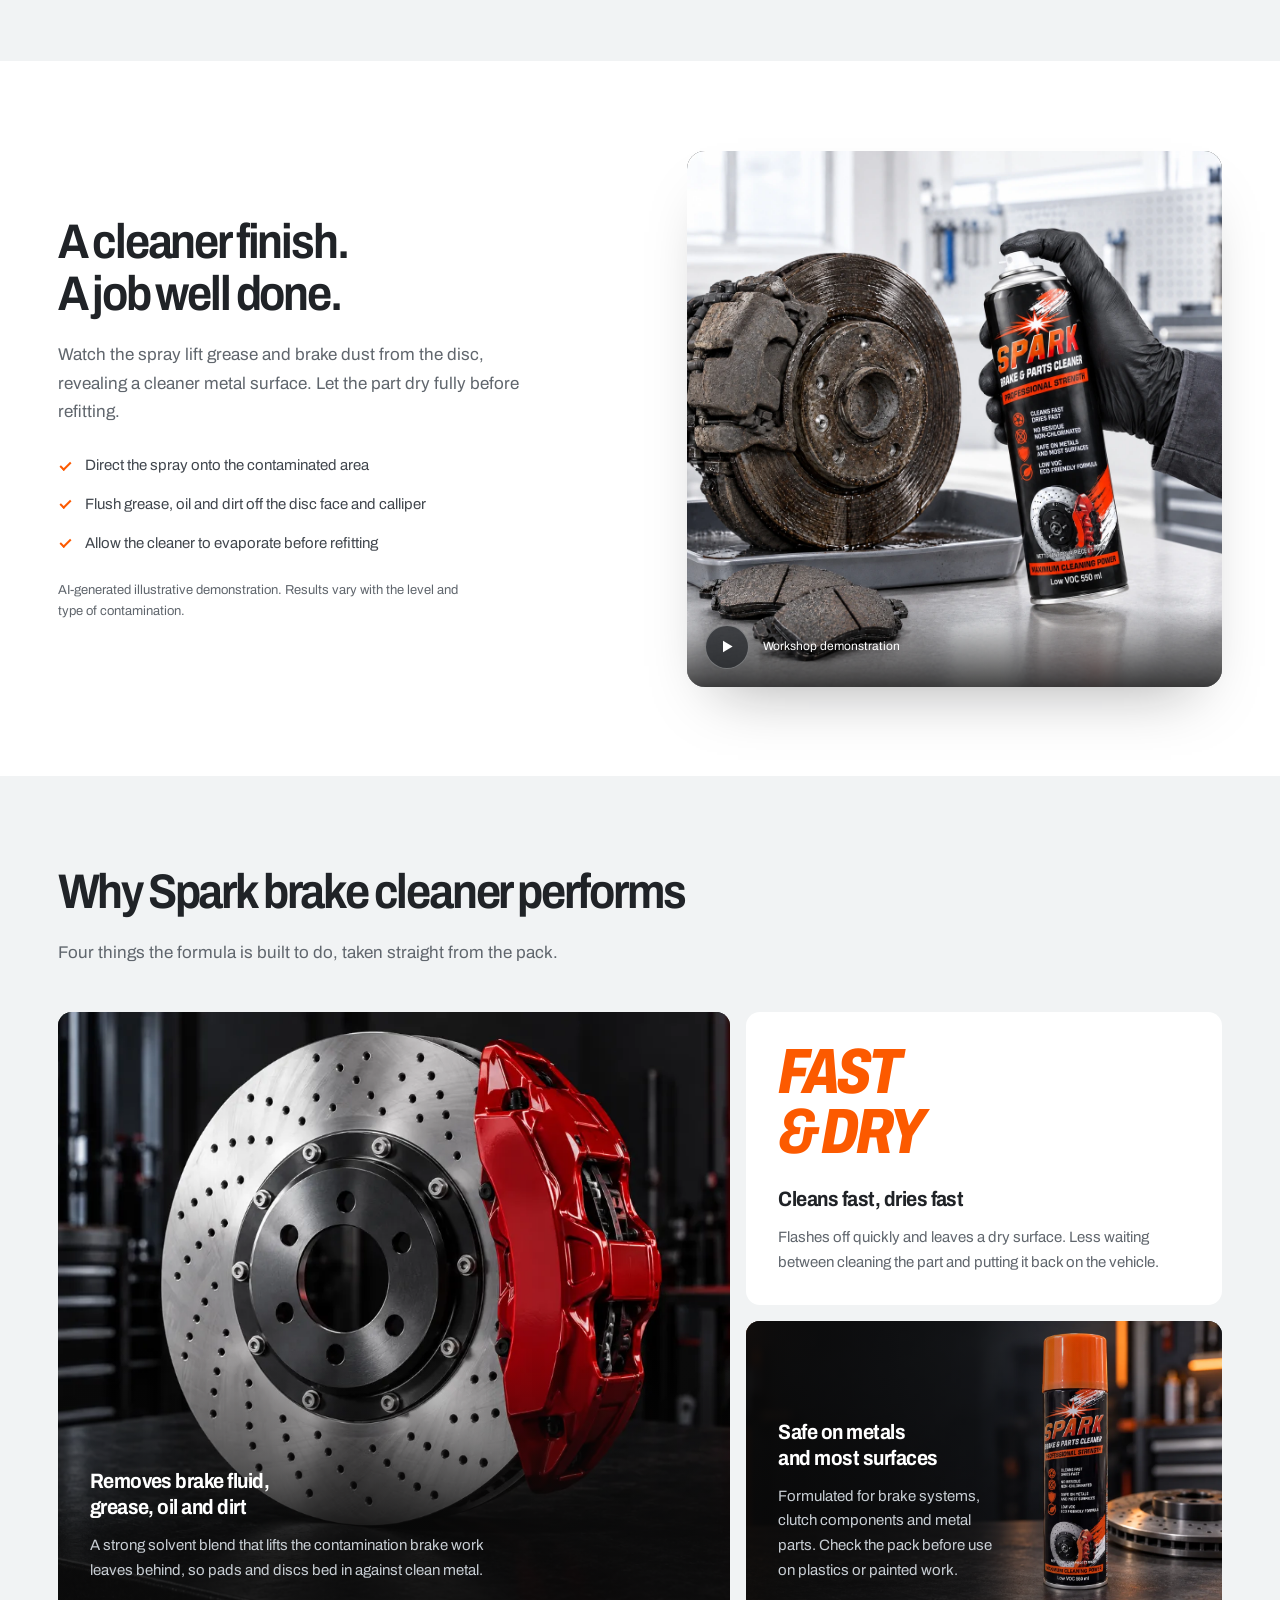
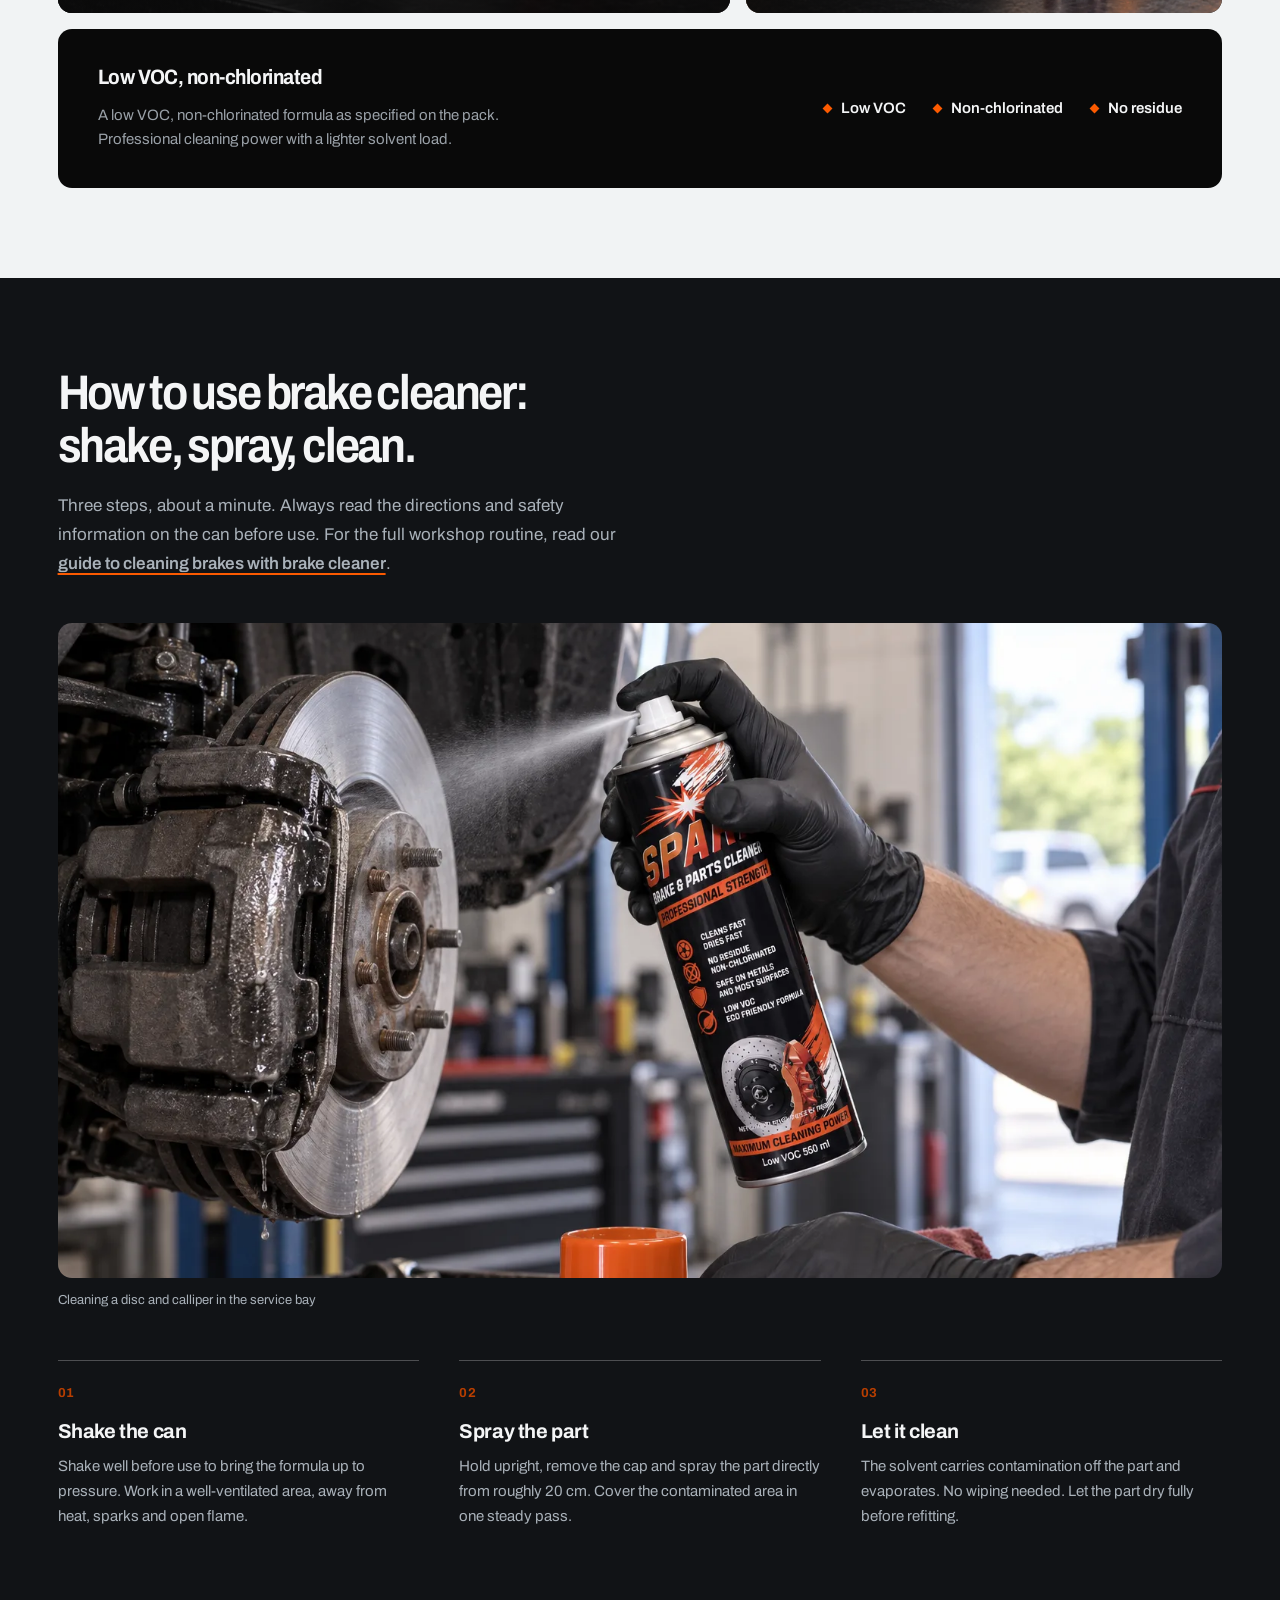
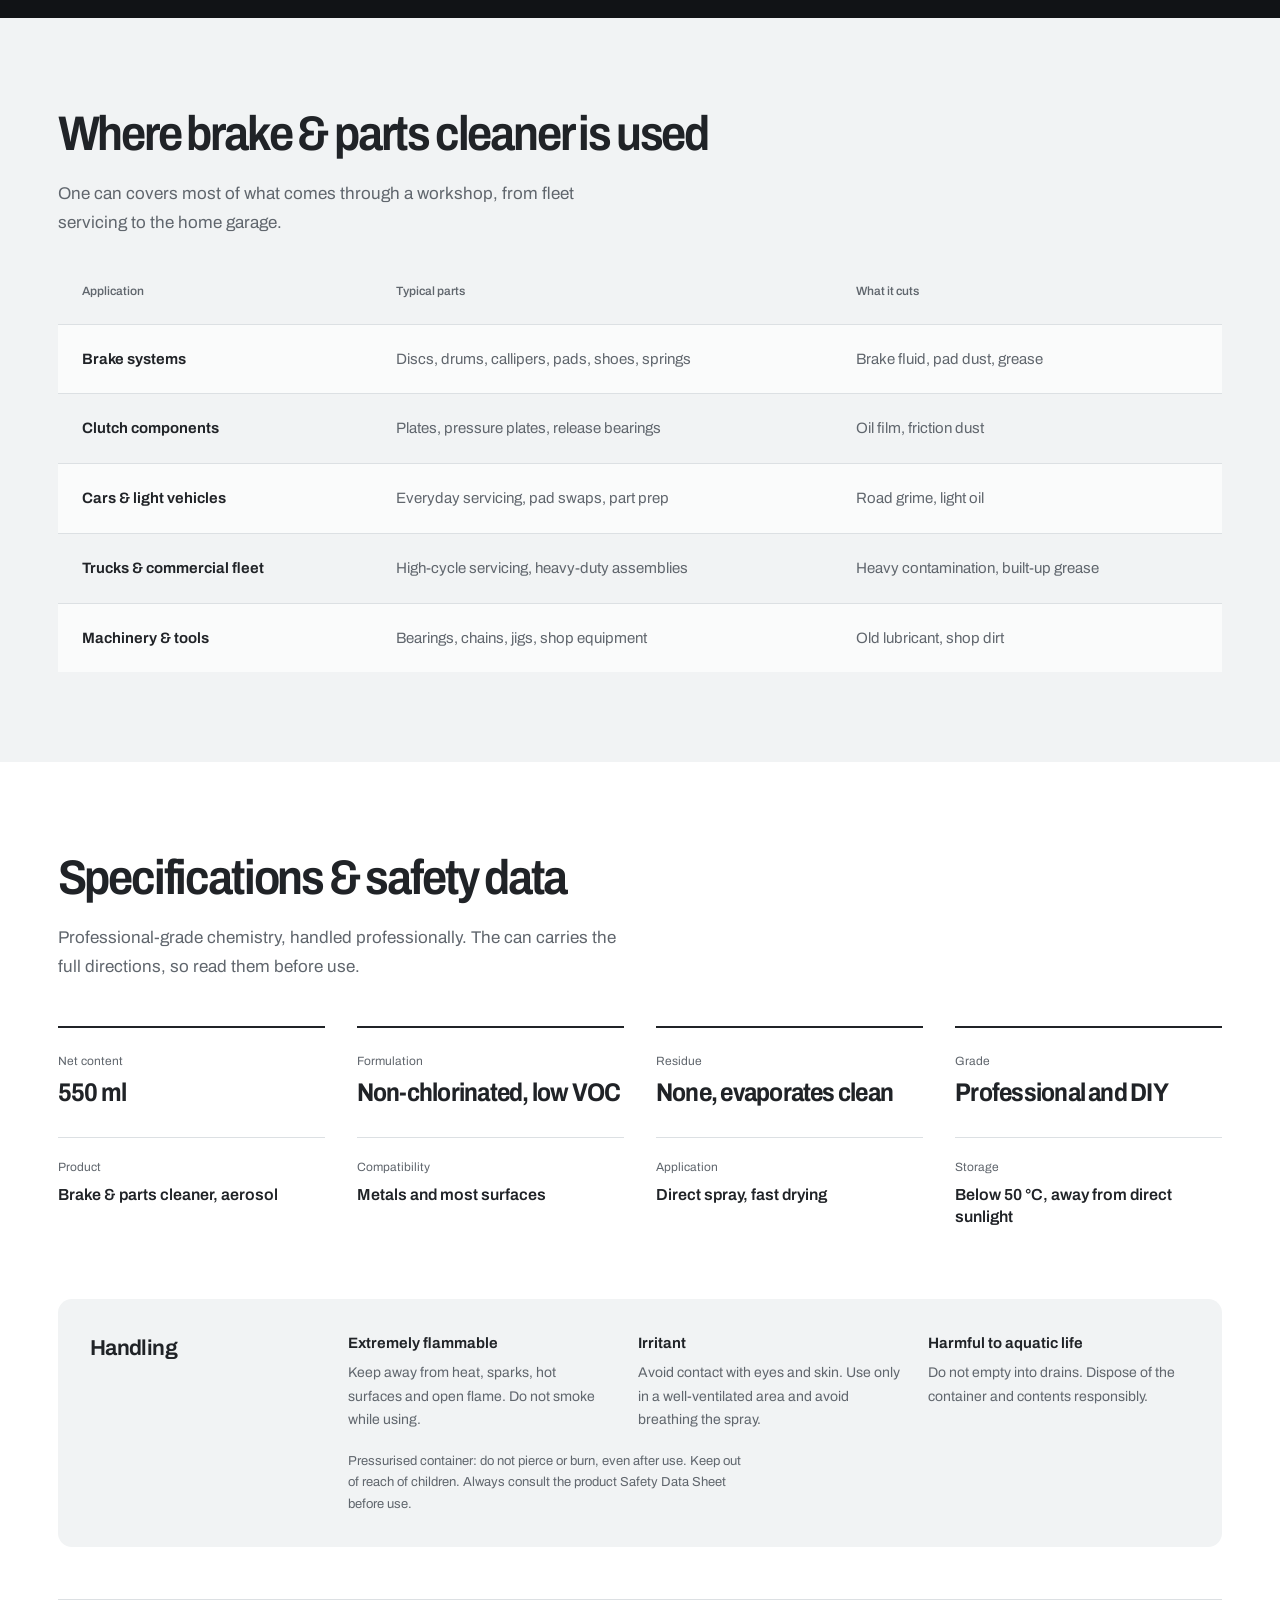
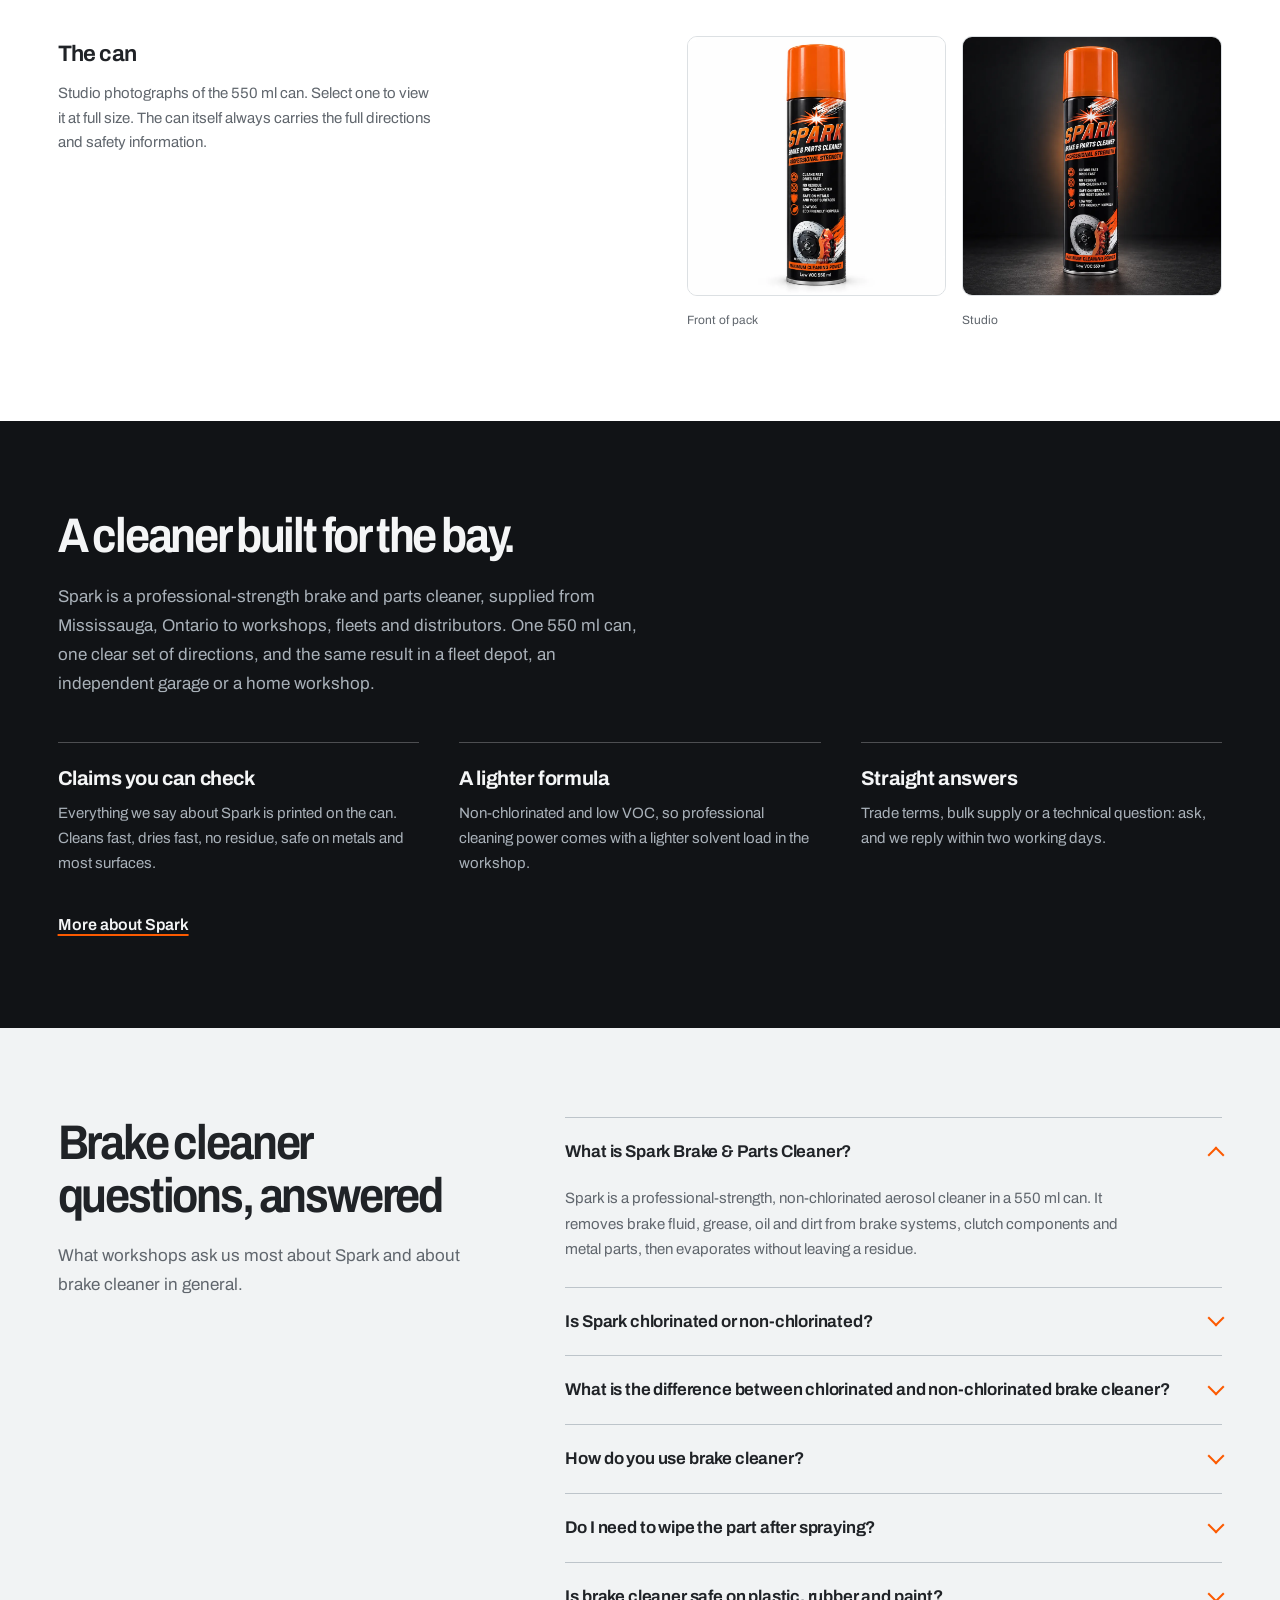
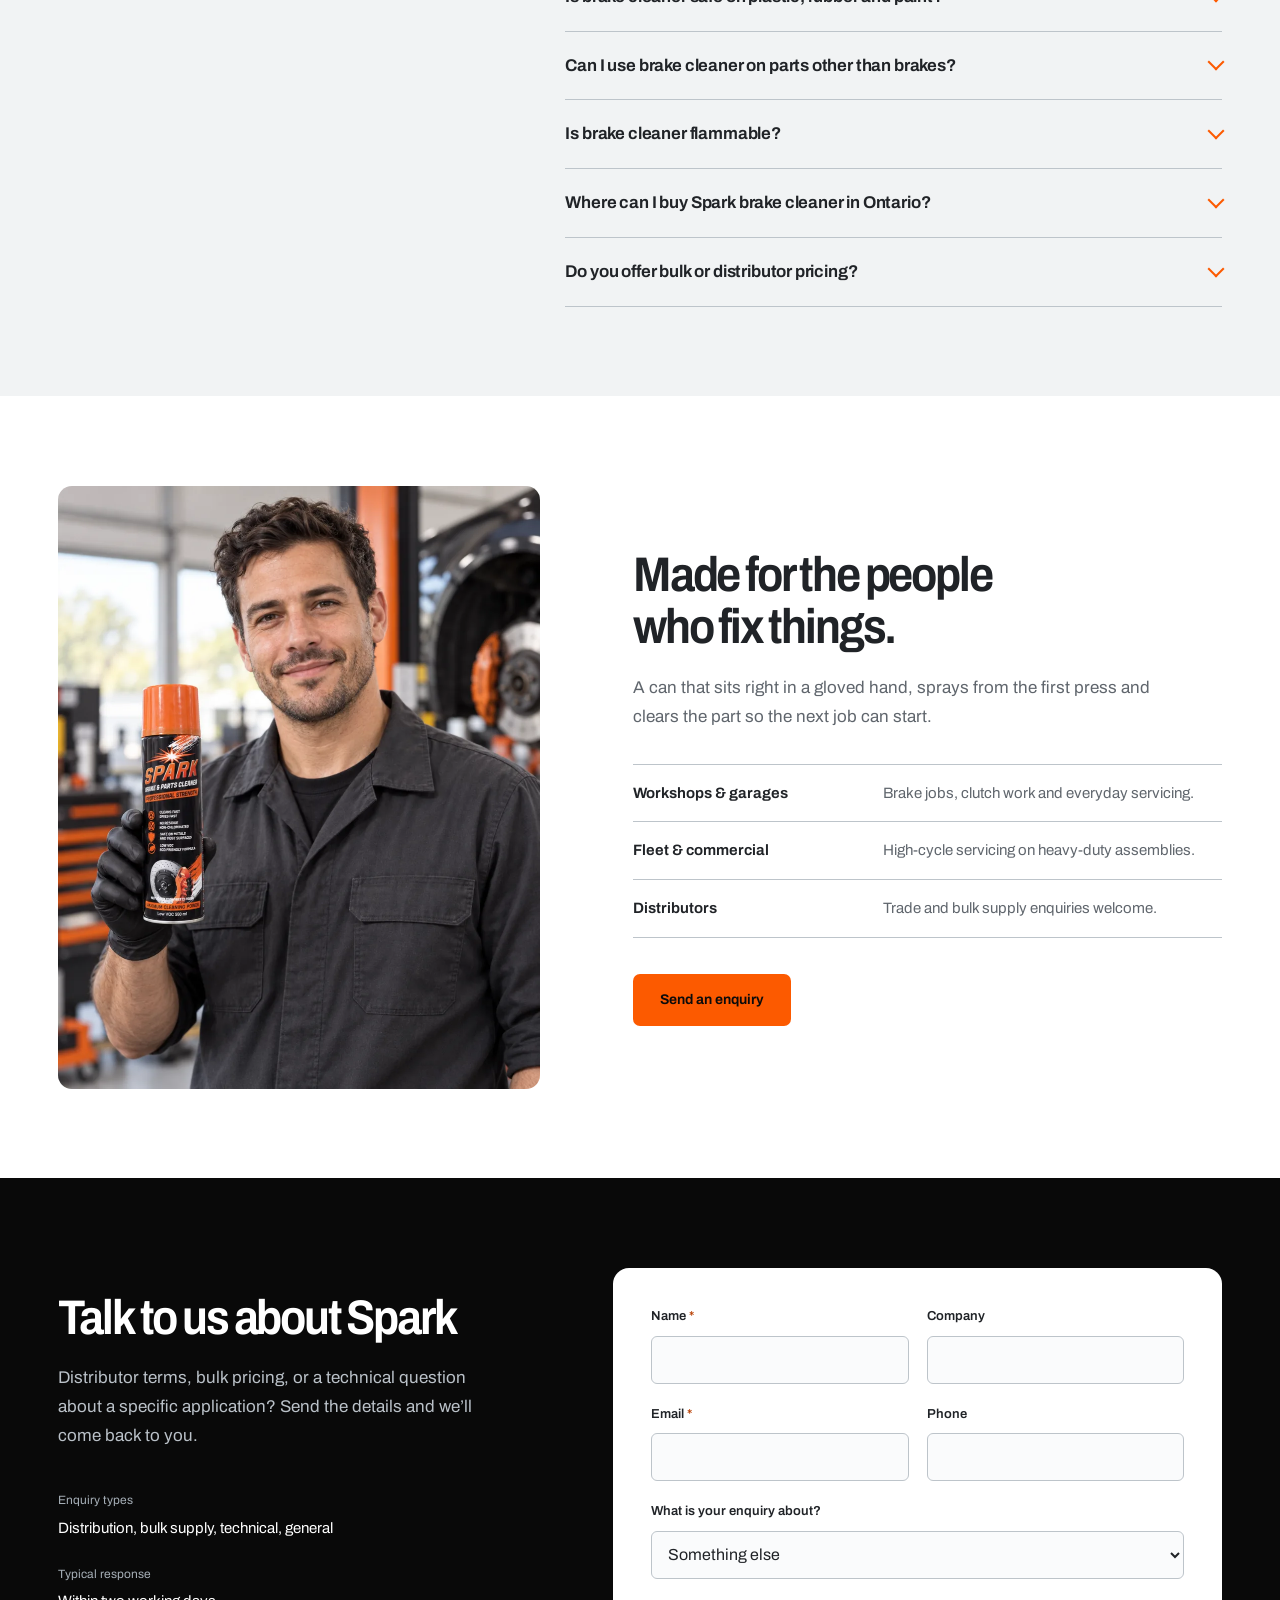
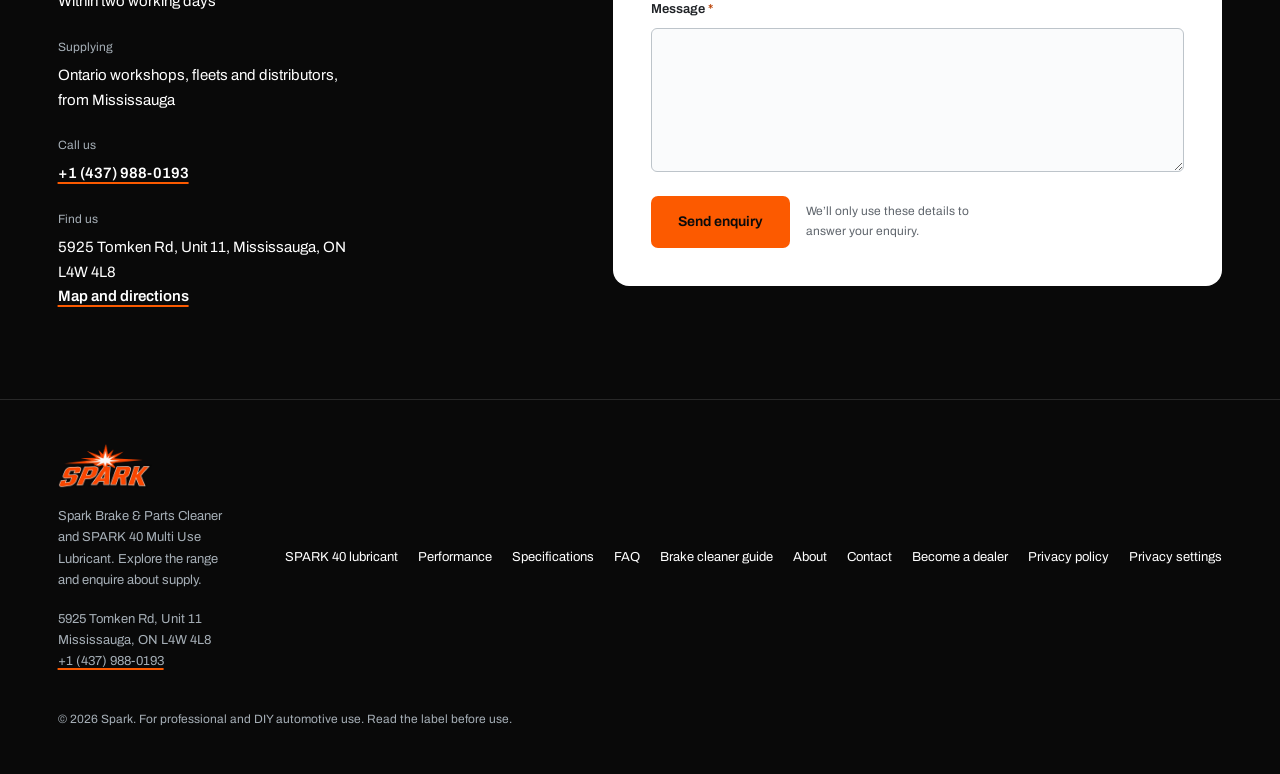
==== commit cf45975e: "Add SPARK 40 banner after the hero, rename header tagline to Brake and parts cleaner Co-Authored-By:" ====
--- a/index.html
+++ b/index.html
@@ -49,7 +49,7 @@
   <div class="masthead__in">
     <a class="brand" href="#top" aria-label="Spark, home">
       <img class="brand__logo" src="assets/img/spark-logo.webp" width="427" height="200" alt="">
-      <span class="brand__line">Workshop products</span>
+      <span class="brand__line">Brake and parts cleaner</span>
     </a>
 
     <nav class="menu" id="menu" aria-label="Main">
@@ -144,6 +144,22 @@
         </ol>
       </nav>
 
+    </div>
+  </div>
+</section>
+
+<!-- ───────────────────────── SPARK 40 banner: a separate product from the brake cleaner ───────────────────────── -->
+<section class="promo" data-tone="silver" id="spark-40" aria-labelledby="promo-heading">
+  <div class="wrap">
+    <div class="promo__card">
+      <div class="promo__copy">
+        <p class="promo__eyebrow">New to the Spark range</p>
+        <h2 id="promo-heading">Meet SPARK 40.</h2>
+        <p class="promo__type">Multi use lubricant. Rust inhibitor.</p>
+        <p class="promo__text">In a 550 ml aerosol can. Ask us about supply and pricing.</p>
+        <a class="button button--solid button--lg" href="/spark-40">Explore SPARK 40</a>
+      </div>
+      <img class="promo__img" src="assets/img/spark-40-banner.jpg" width="1672" height="941" loading="lazy" decoding="async" alt="SPARK 40 multi use lubricant, a blue aerosol can with a red cap, standing on a dark workshop bench with tools hanging behind.">
     </div>
   </div>
 </section>
@@ -178,31 +194,6 @@
         <span class="player__label">Workshop demonstration</span>
       </figcaption>
     </figure>
-  </div>
-</section>
-
-<!-- ───────────────────────── range ───────────────────────── -->
-<section class="section range" id="range" data-tone="ink" aria-labelledby="range-heading">
-  <div class="wrap range__in">
-    <figure class="range__img">
-      <img src="assets/img/spark-range.jpg" width="1800" height="1018" loading="lazy" decoding="async" alt="Spark Brake &amp; Parts Cleaner, a black can with an orange cap, standing beside SPARK 40 Multi Use Lubricant, a blue can with a red cap, on a workshop bench.">
-    </figure>
-    <div class="range__copy">
-      <h2 class="h2" id="range-heading">The Spark range.</h2>
-      <p class="lede">Two 550 ml aerosols for the workshop bench.</p>
-      <ul class="range__list">
-        <li>
-          <span class="range__name">Spark Brake &amp; Parts Cleaner</span>
-          <span class="range__what">Removes brake fluid, grease, oil and dirt. Non-chlorinated, low VOC.</span>
-          <a class="textlink" href="#specs">See specifications</a>
-        </li>
-        <li>
-          <span class="range__name">SPARK 40 Multi Use Lubricant<span class="range__tag">New</span></span>
-          <span class="range__what">Multi use lubricant and rust inhibitor.</span>
-          <a class="textlink" href="/spark-40">Explore SPARK 40</a>
-        </li>
-      </ul>
-    </div>
   </div>
 </section>
 
--- a/css/site.css
+++ b/css/site.css
@@ -535,3 +535,18 @@
 }
 
 .about-home__more{margin-top:36px}
+
+/* SPARK 40 banner on the home page: a rounded navy card on a light band. */
+.promo{padding-block:clamp(40px,6vw,72px)}
+.promo__card{position:relative;isolation:isolate;display:grid;grid-template-columns:minmax(0,1fr) minmax(0,1.05fr);align-items:stretch;overflow:hidden;border-radius:14px;background:#0b1544;color:#fff}
+.promo__copy{position:relative;z-index:1;padding:clamp(32px,5vw,64px);display:flex;flex-direction:column;align-items:flex-start;justify-content:center}
+.promo__eyebrow{font-size:.875rem;font-weight:600;color:#ffb68a}
+.promo__copy h2{margin-top:14px;font-size:clamp(2.6rem,4.6vw,4.2rem);font-weight:700;font-stretch:80%;line-height:1.04;letter-spacing:-.05em}
+.promo__type{margin-top:16px;font-size:clamp(1.125rem,1.7vw,1.4rem);font-weight:550;line-height:1.35}
+.promo__text{margin:12px 0 28px;max-width:34ch;color:#cdd3ee;font-size:1rem}
+.promo__img{width:100%;height:100%;min-height:340px;object-fit:cover;object-position:68% 50%;mask-image:linear-gradient(to right,transparent,#000 32%)}
+@media(max-width:699px){
+ .promo__card{grid-template-columns:minmax(0,1fr)}
+ .promo__img{order:-1;min-height:0;aspect-ratio:4/3;mask-image:linear-gradient(to bottom,#000 70%,transparent)}
+ .promo__copy{padding:8px 24px 32px}
+}
